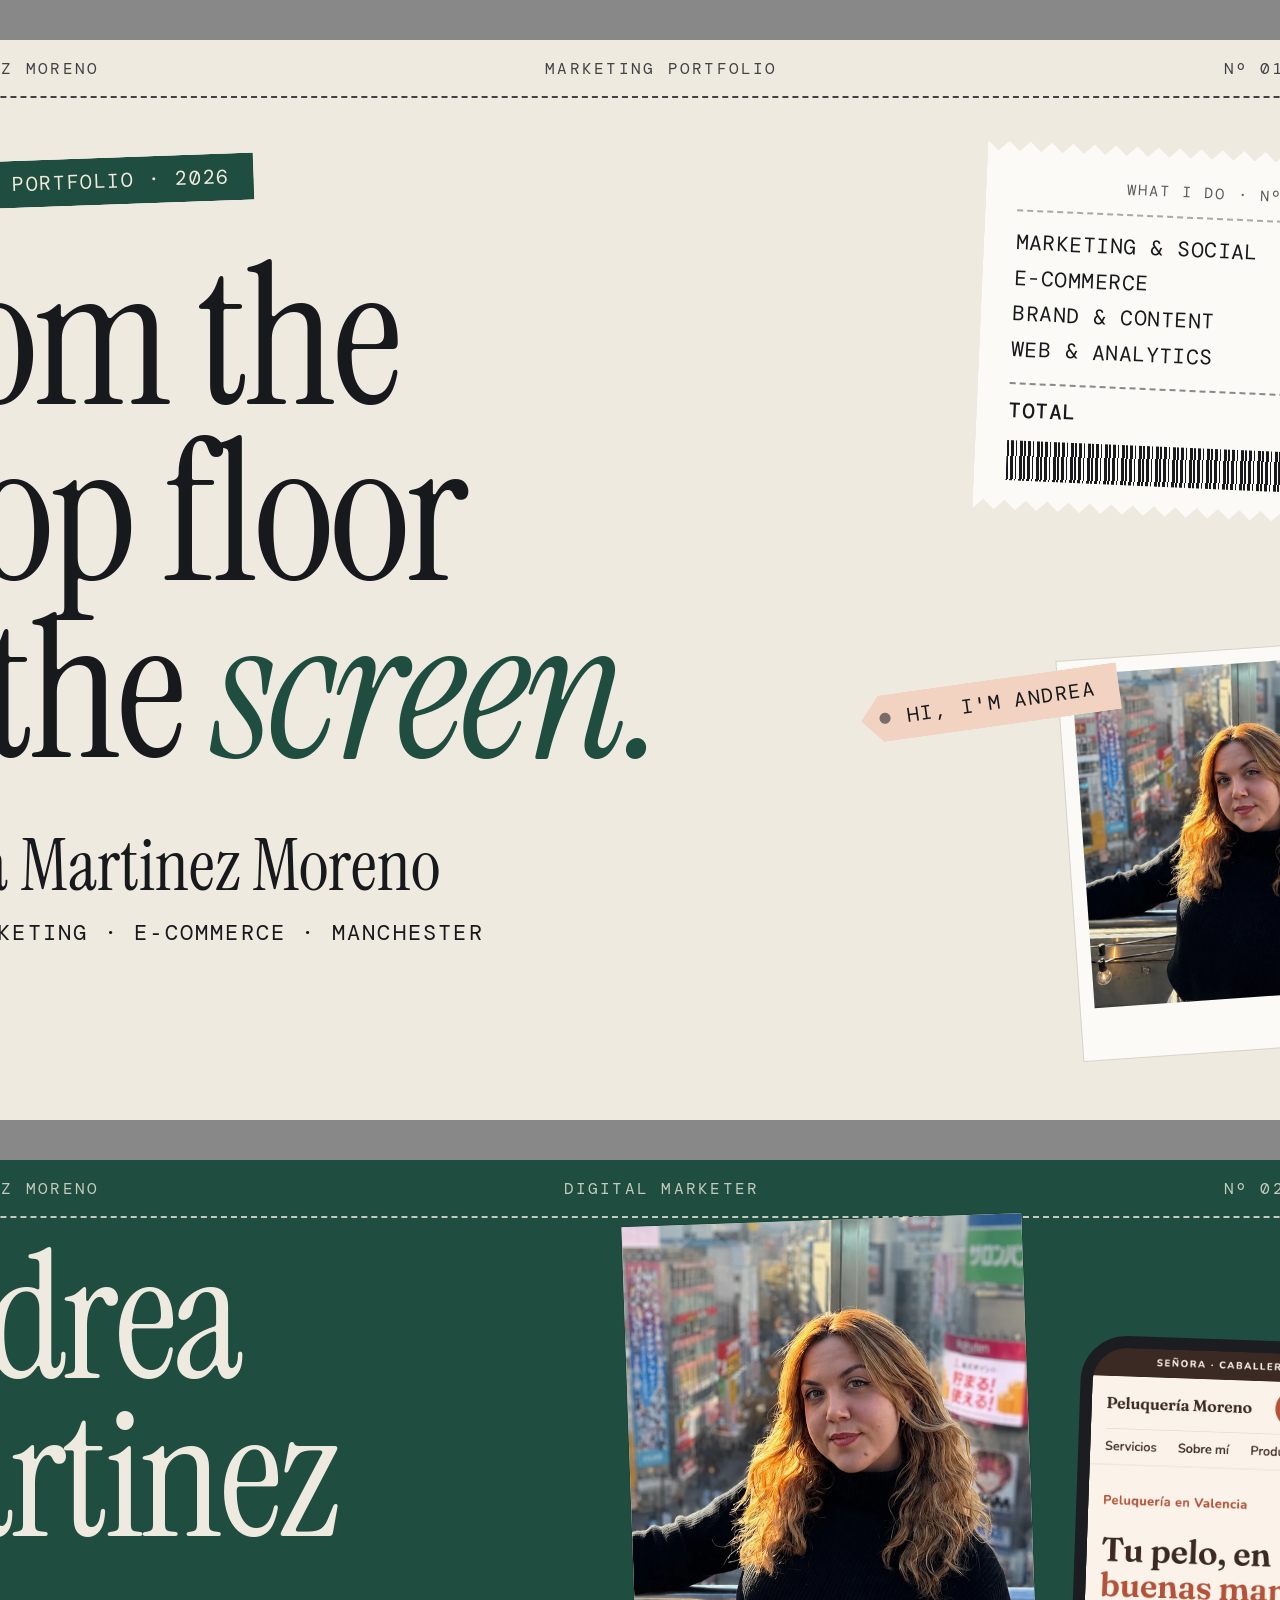
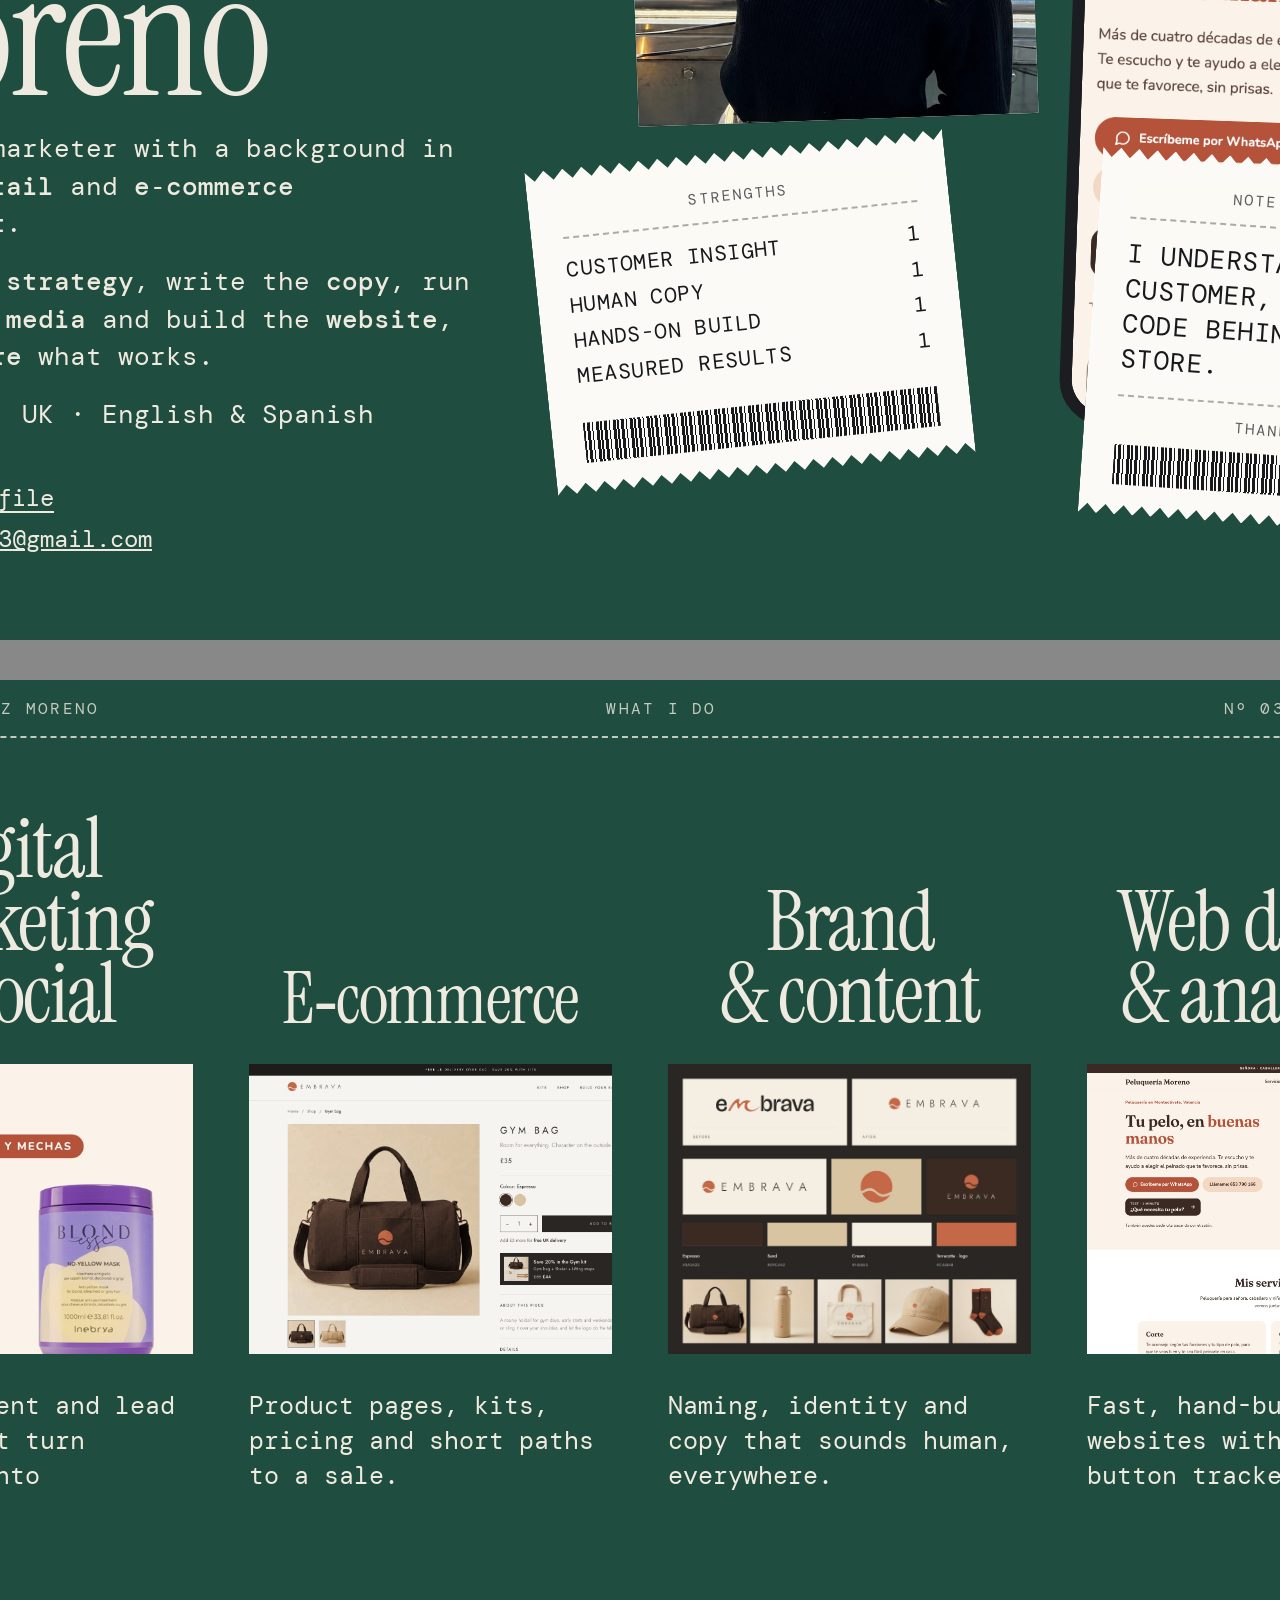
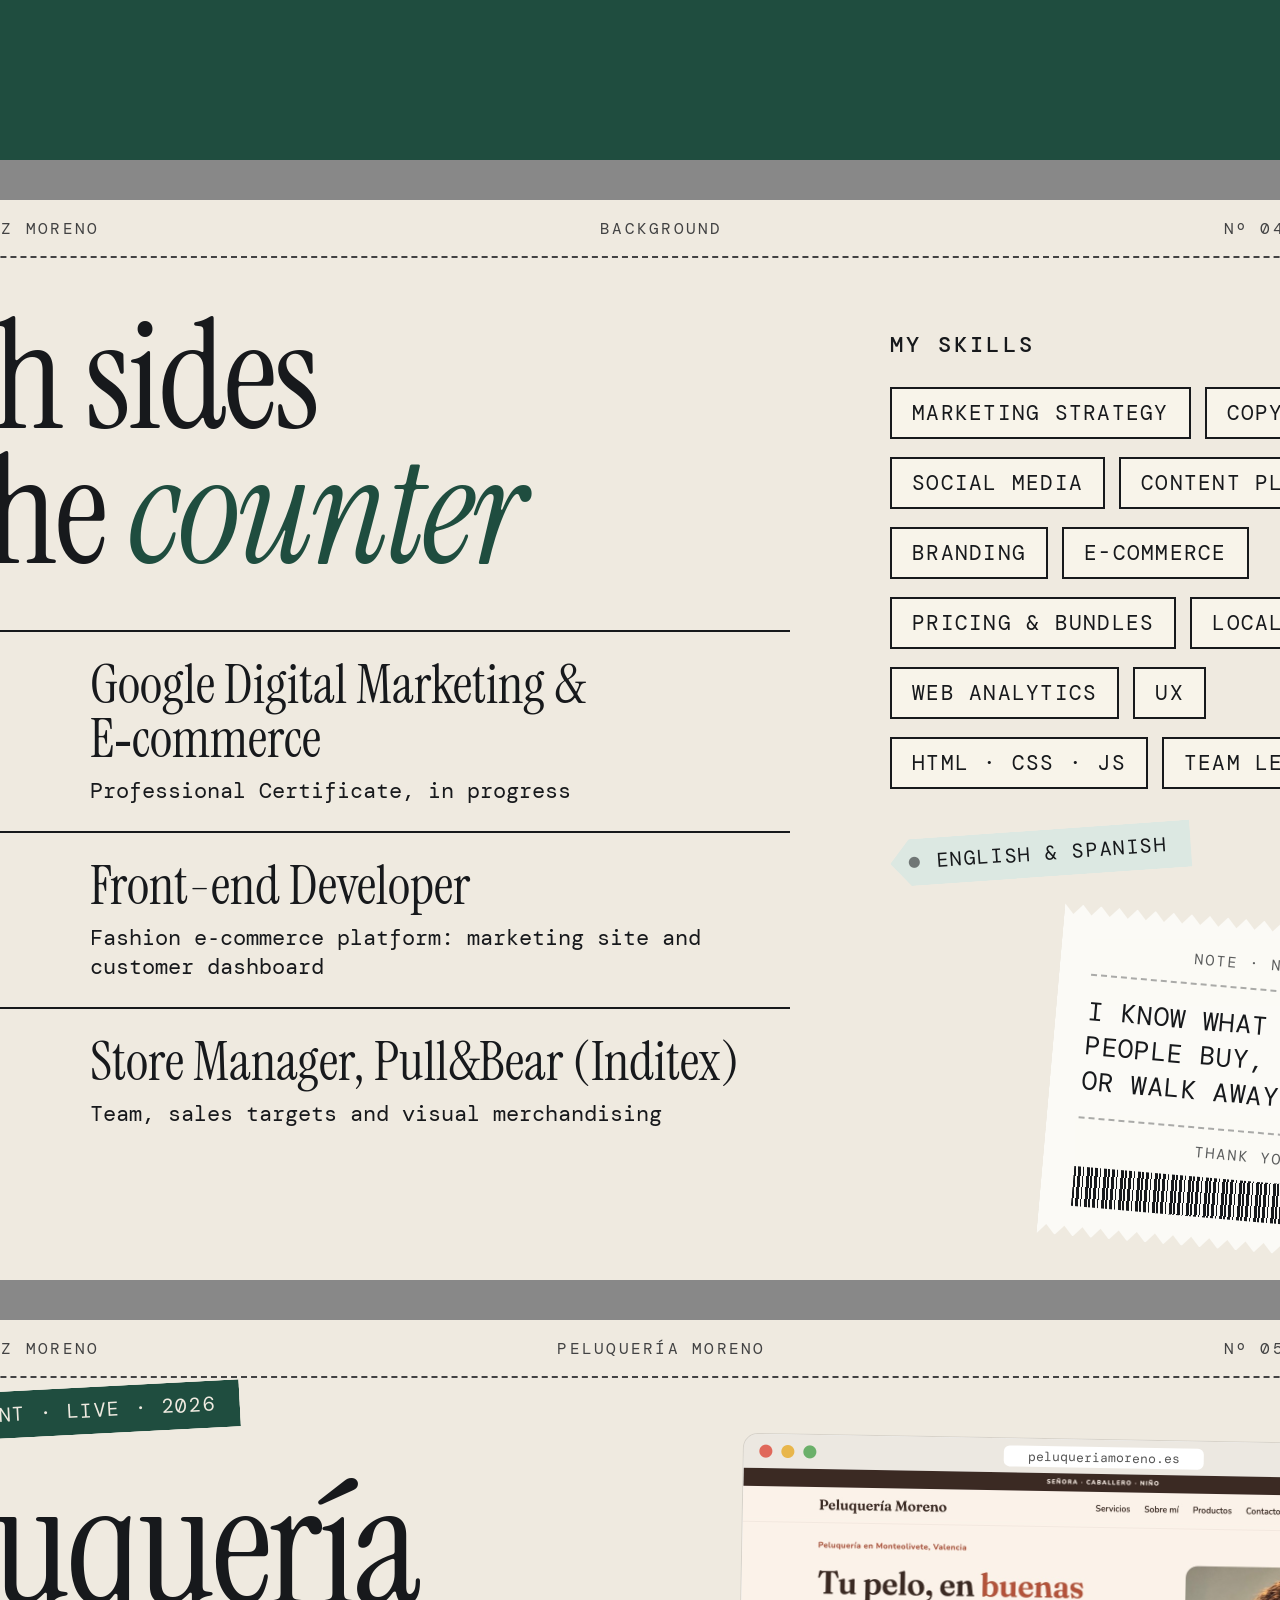
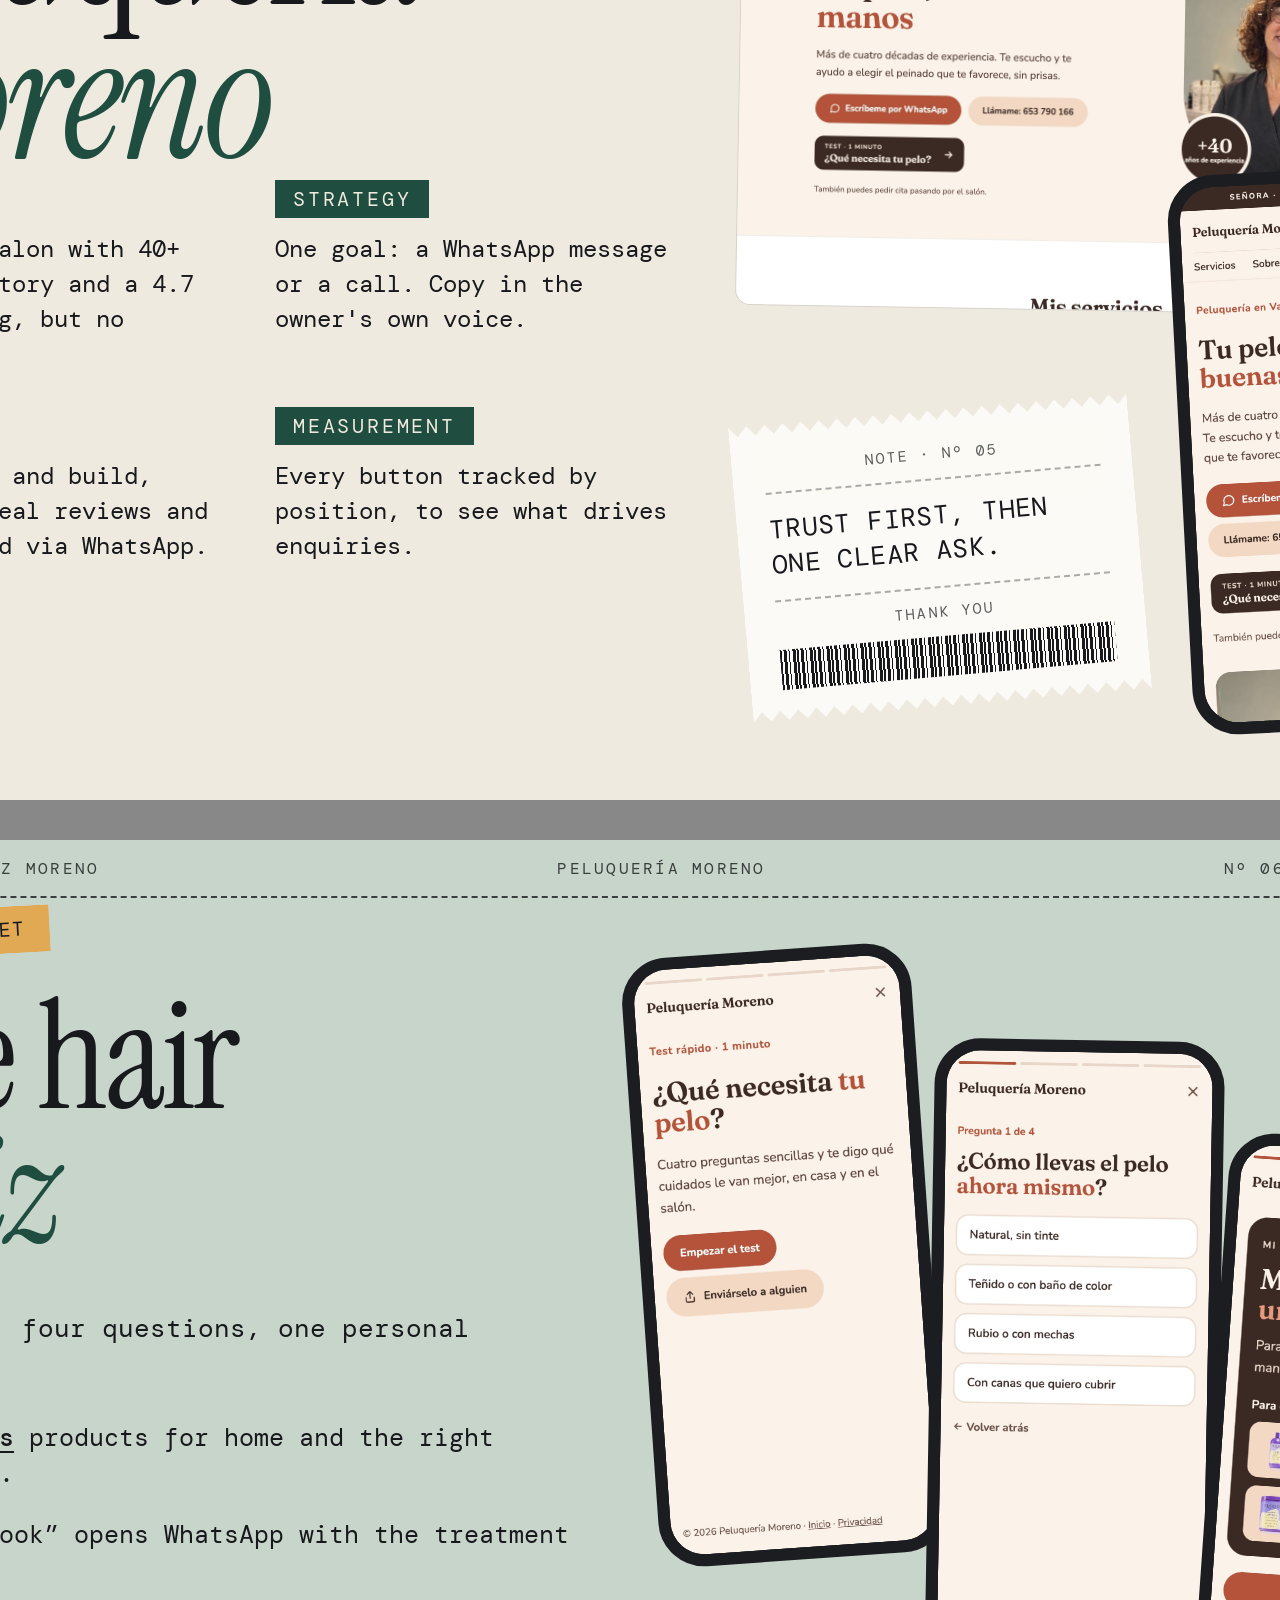
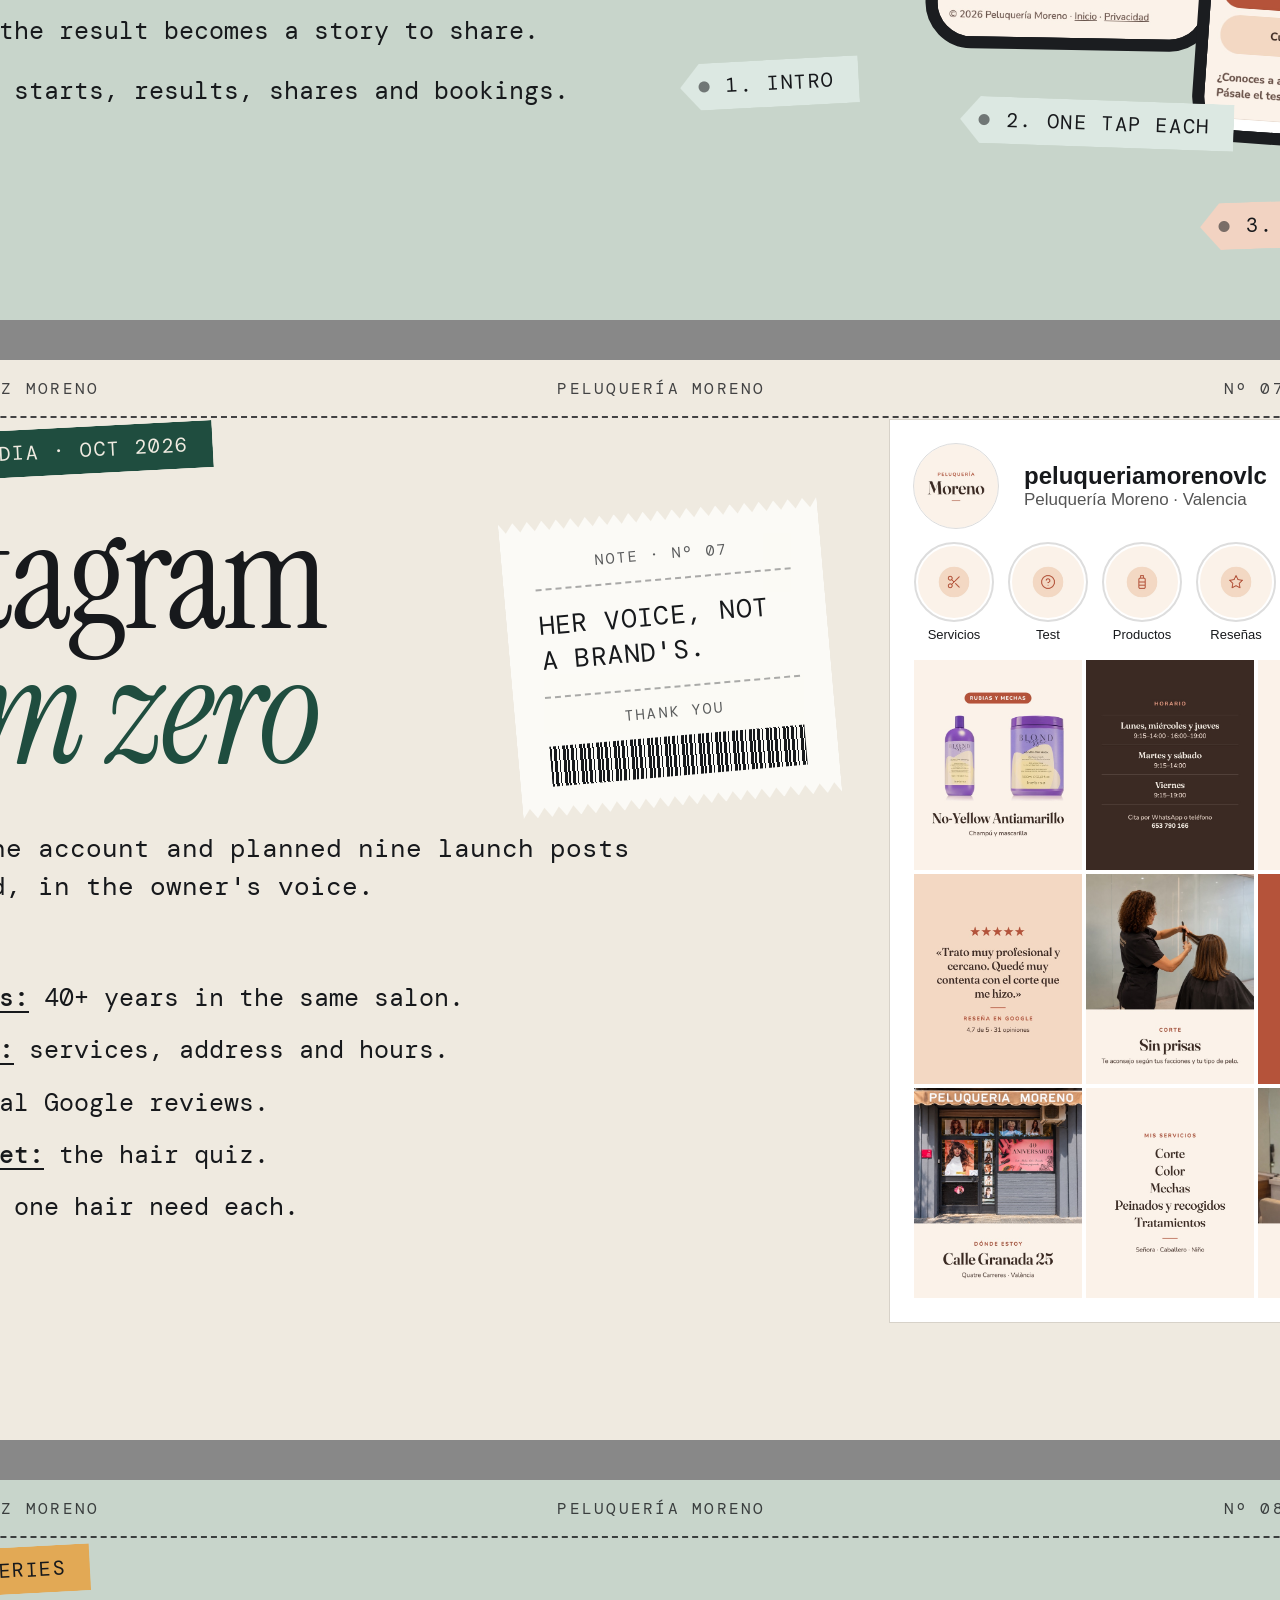
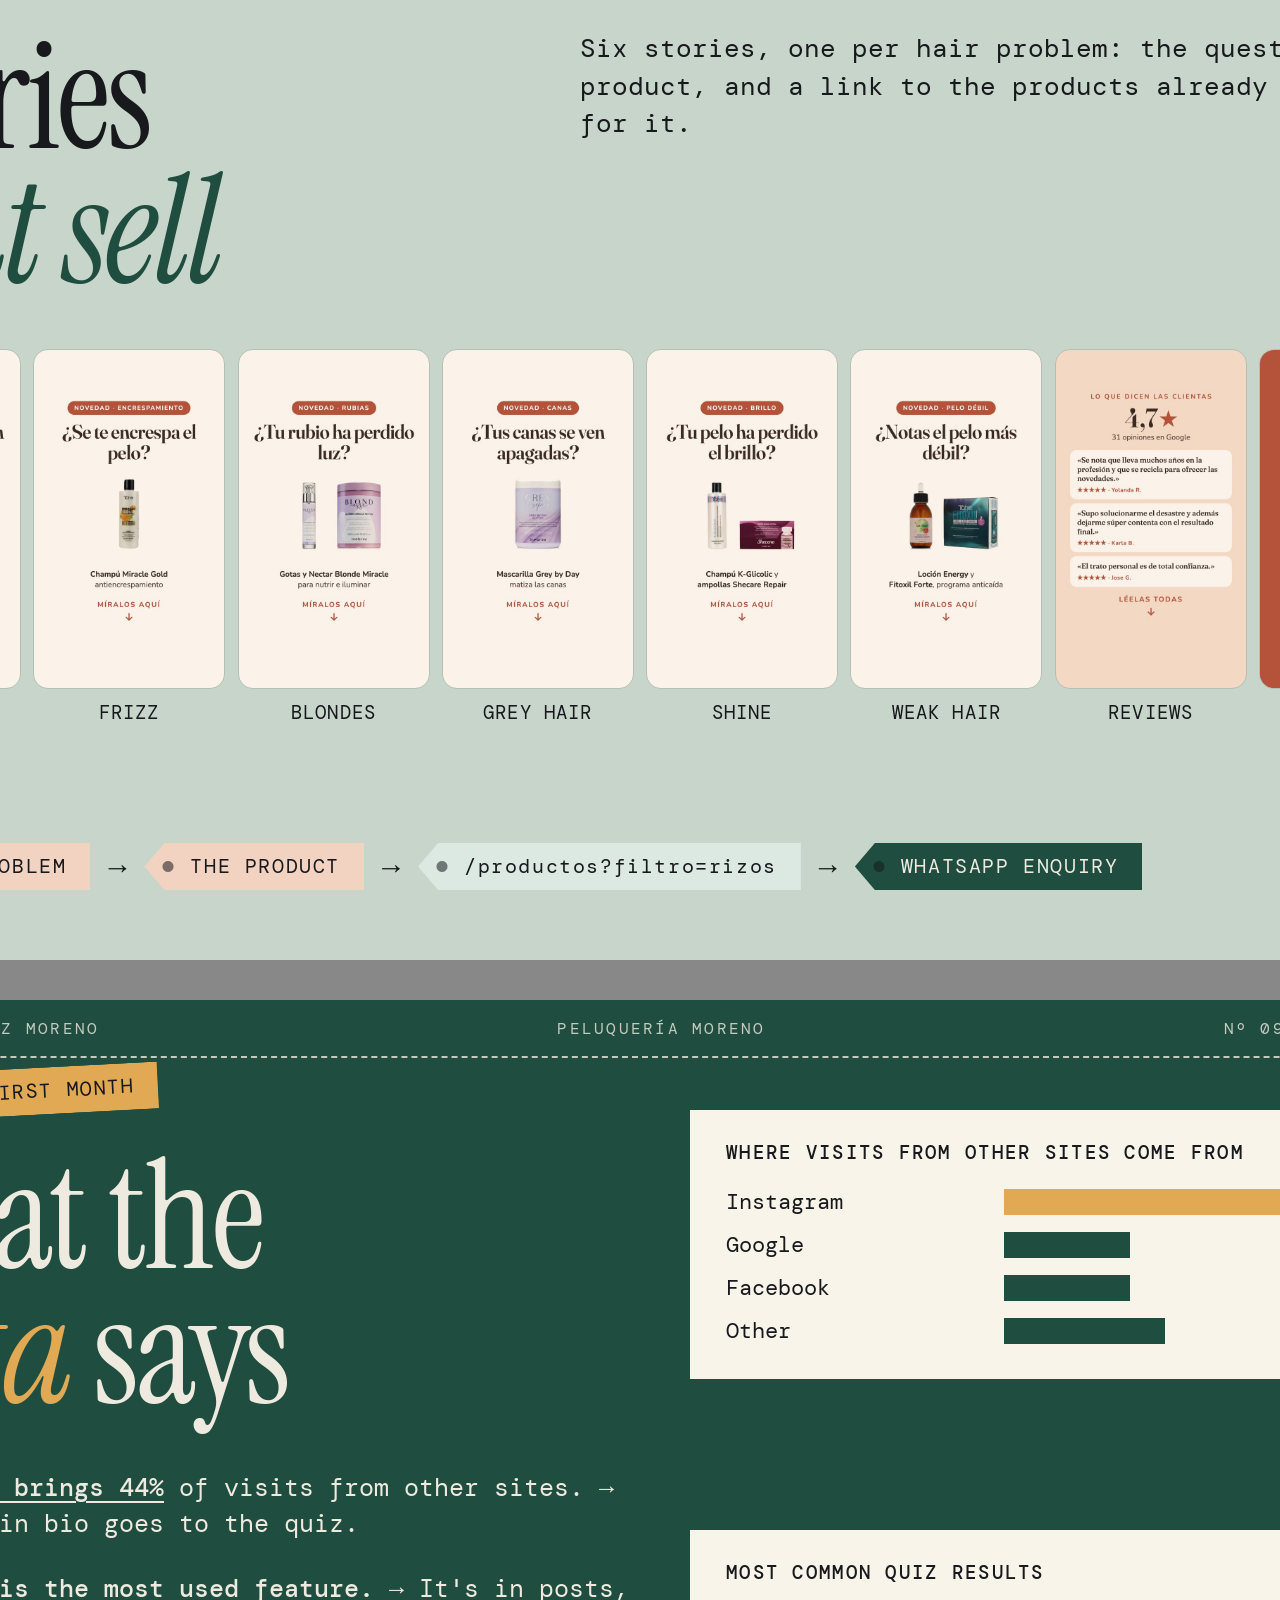
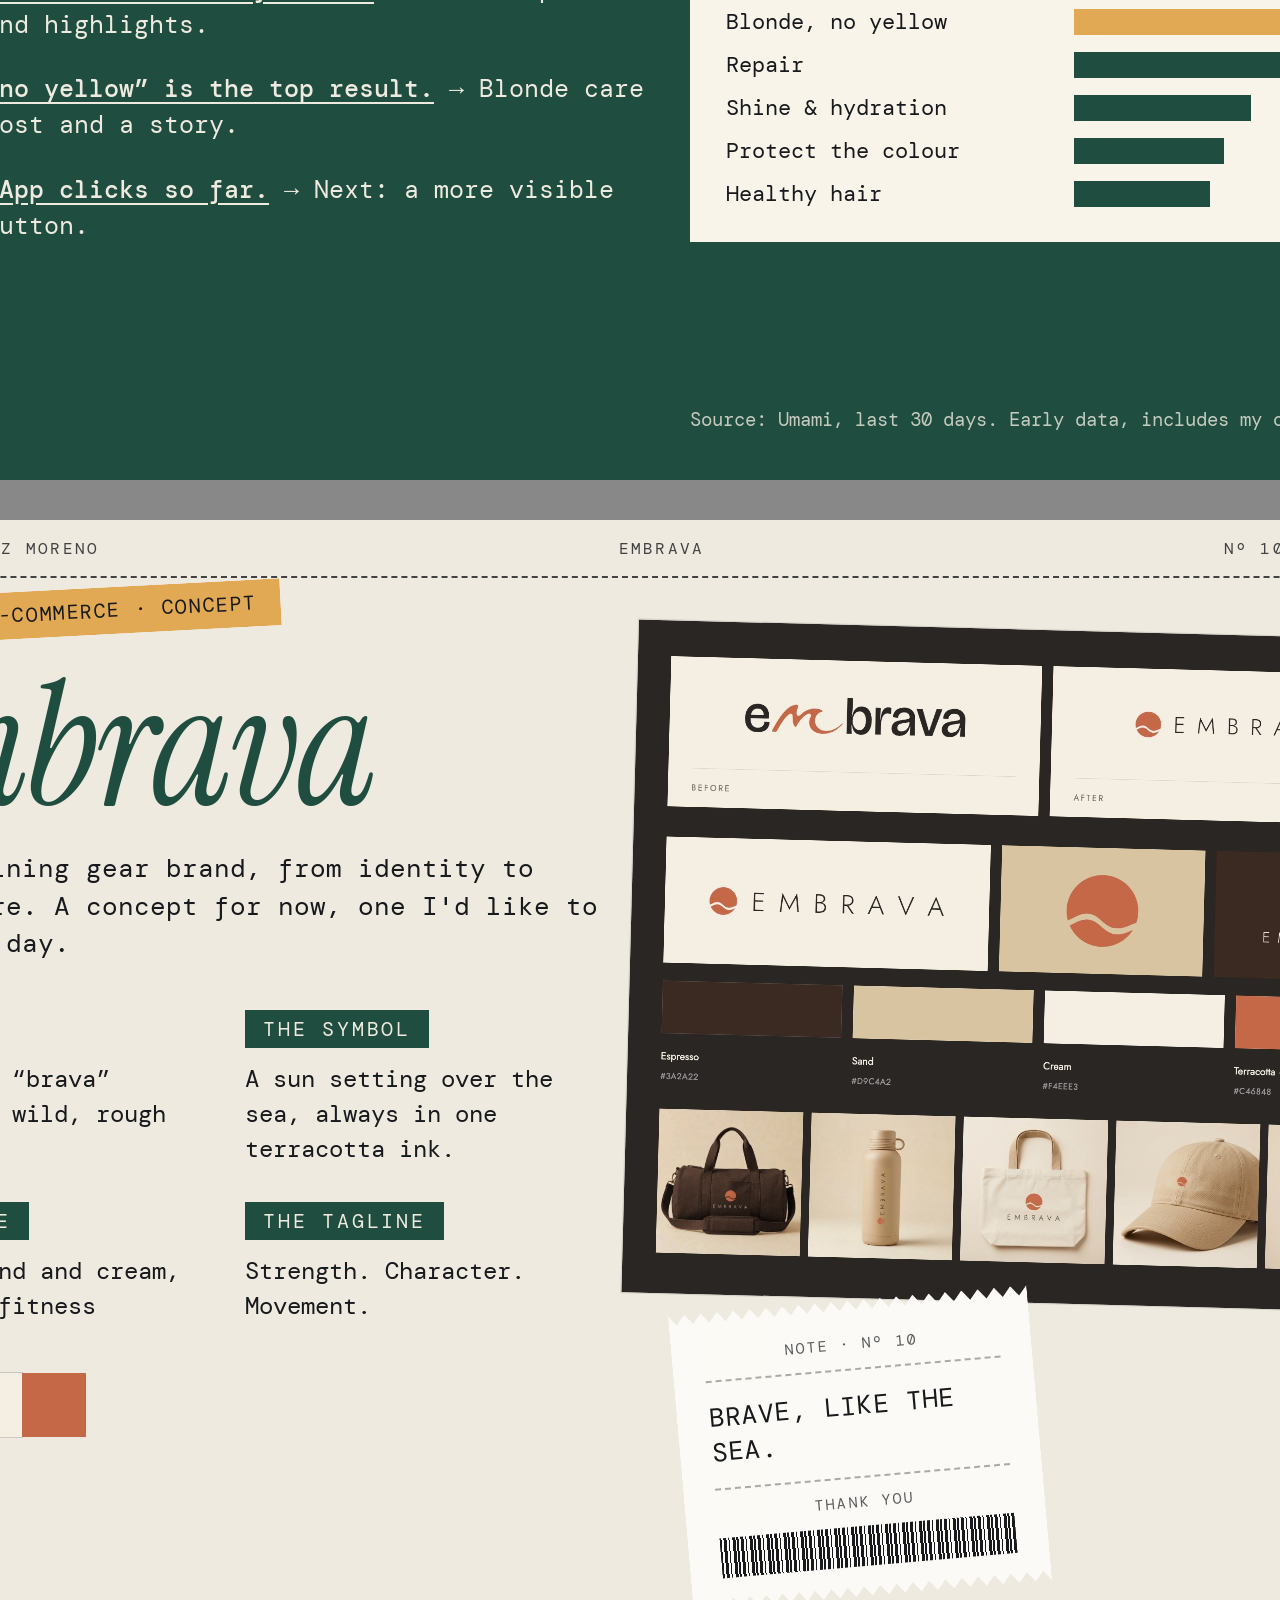
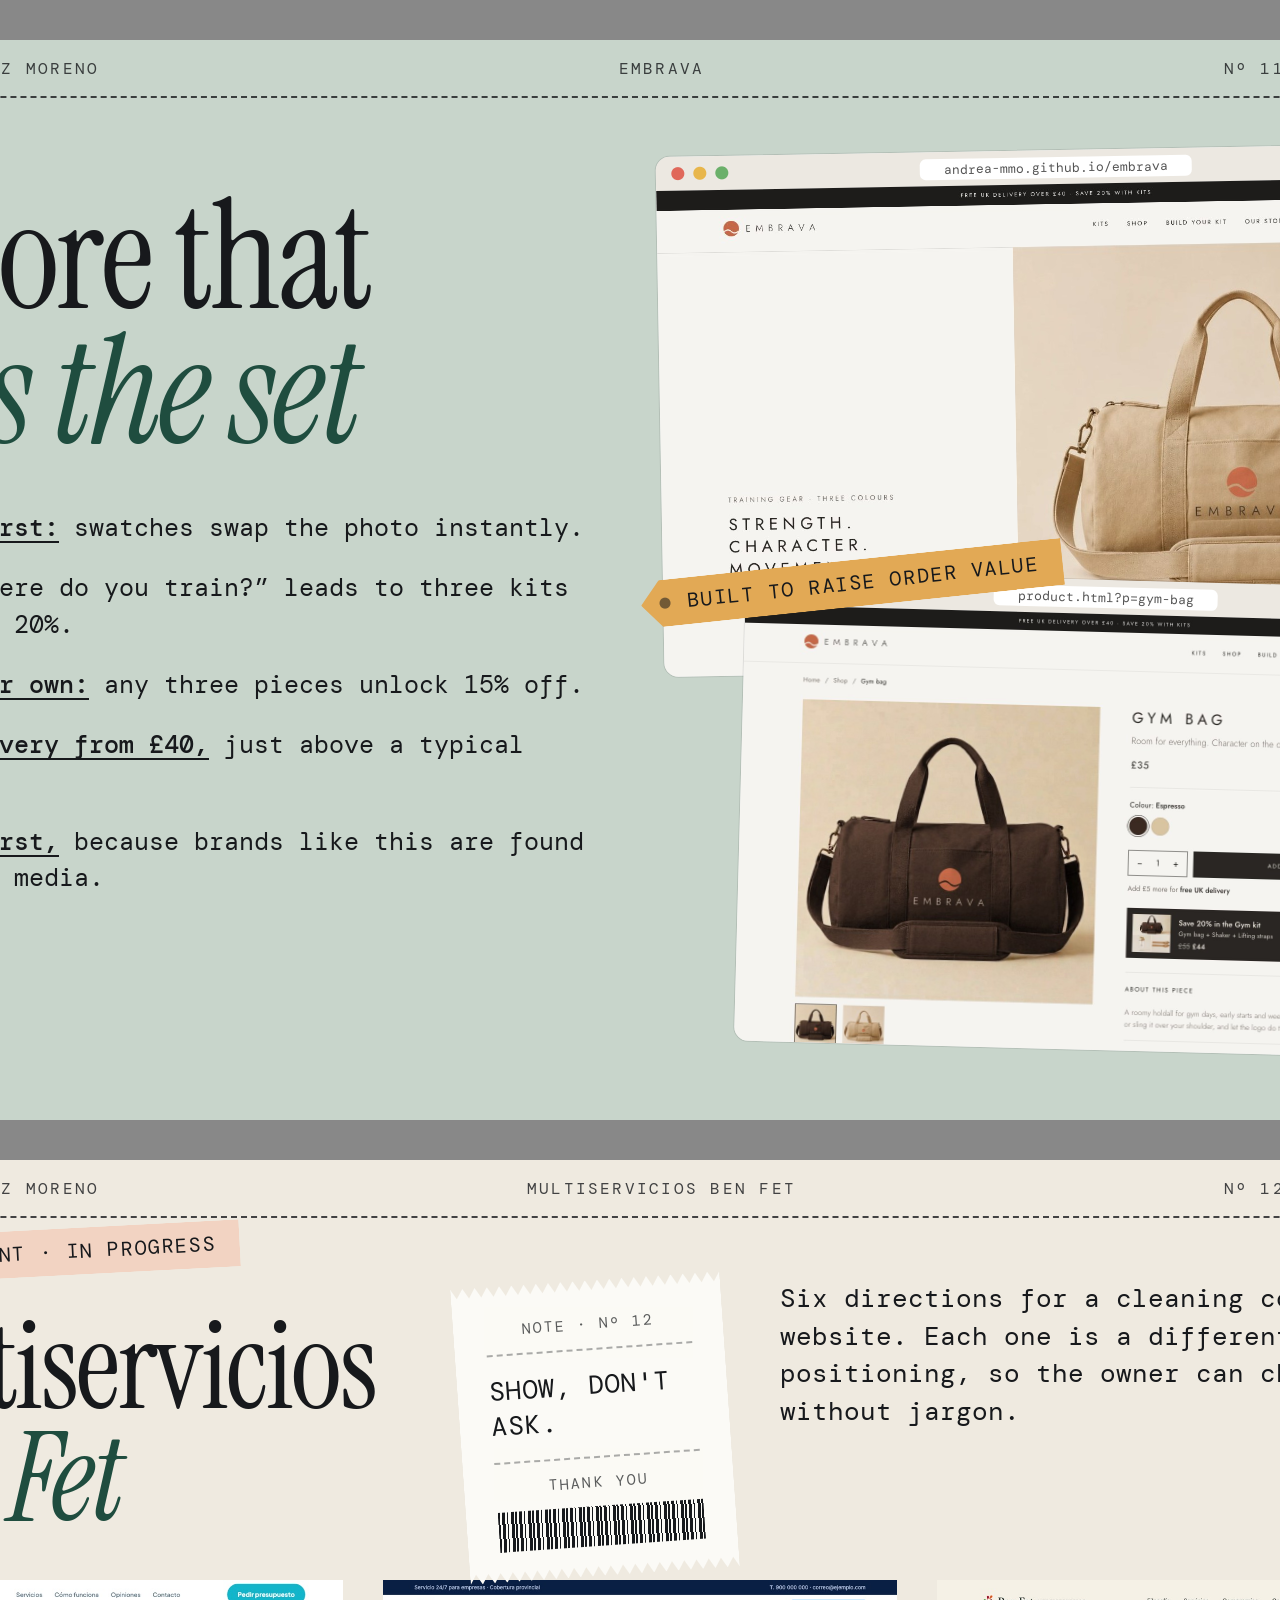
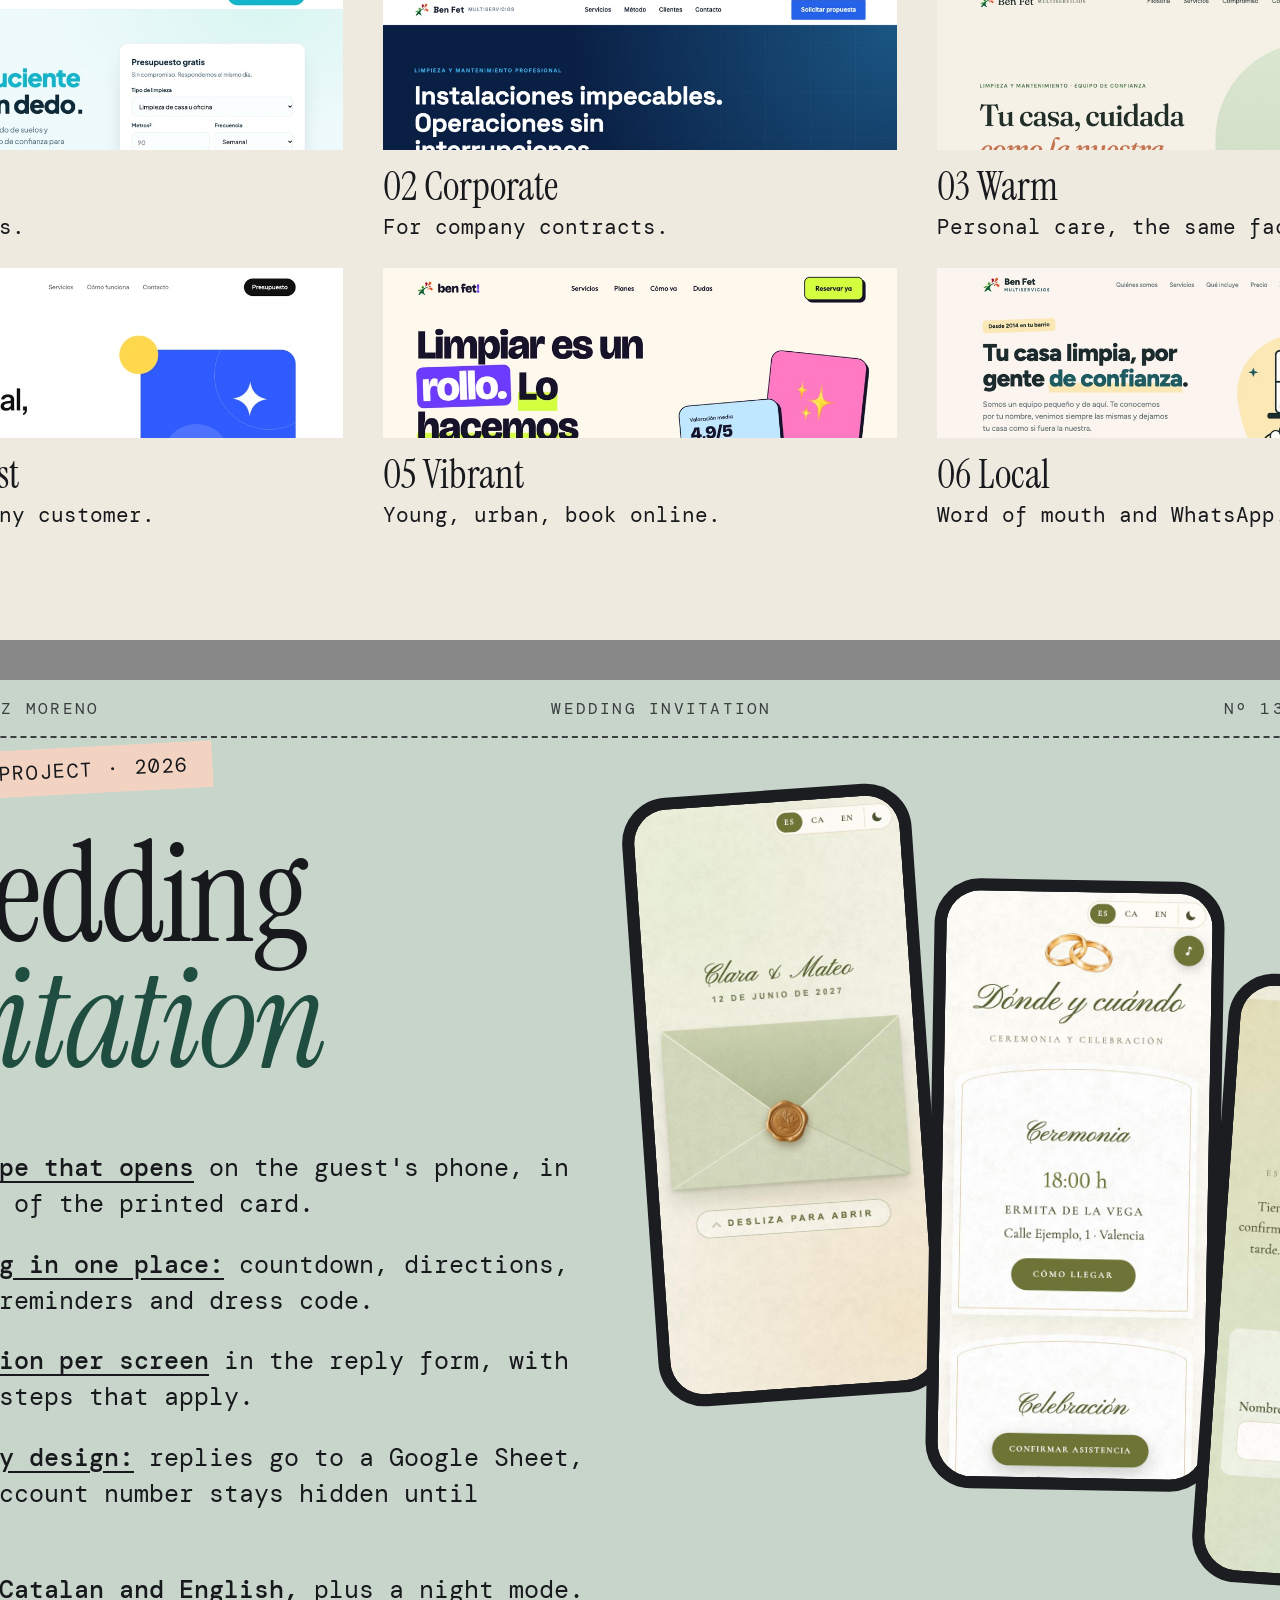
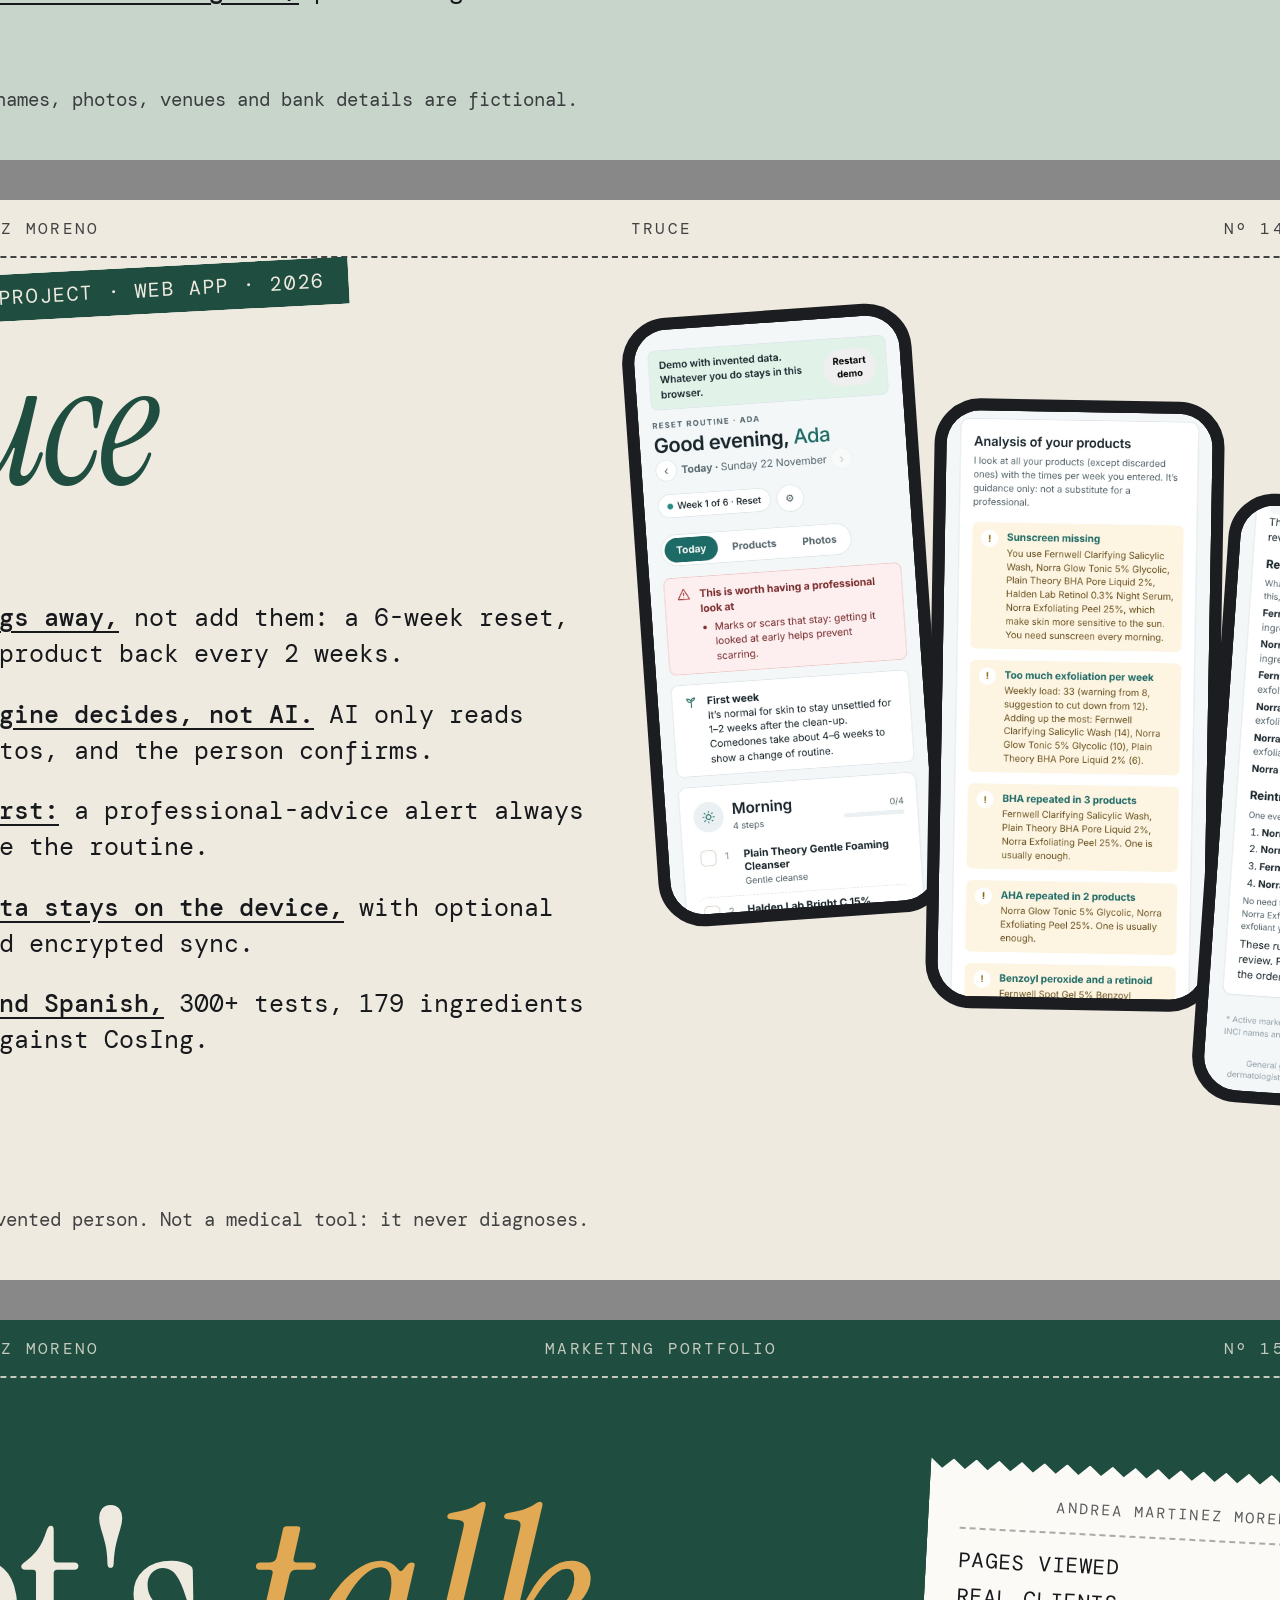
==== deck/portfolio-deck.html @ 815f6132 "Añade Truce como proyecto personal: caso de estudio, tarjeta en la home y diapositiva 14 del PDF" ====
<!doctype html>
<html lang="en-GB">
<head>
<meta charset="utf-8">
<meta name="robots" content="noindex">
<title>Andrea Martinez Moreno | Marketing Portfolio</title>
<link rel="preconnect" href="https://fonts.googleapis.com">
<link rel="preconnect" href="https://fonts.gstatic.com" crossorigin>
<link href="https://fonts.googleapis.com/css2?family=Instrument+Serif:ital@0;1&family=DM+Mono:wght@400;500&family=Caveat:wght@500;600&display=swap" rel="stylesheet">
<style>
:root {
  --sage: #C8D5CB;
  --green: #1F4D3F;
  --green-dark: #163A2F;
  --cream: #EFEAE0;
  --paper: #F8F4EA;
  --ink: #17191C;
  --tape: #E2A955;
  --blush: #F2D3C2;
  --mint: #DCE8E2;
}

@page { size: 1920px 1080px; margin: 0; }

* { box-sizing: border-box; margin: 0; padding: 0; }

html, body { background: #888; }

body {
  font-family: "DM Mono", ui-monospace, monospace;
  color: var(--ink);
  -webkit-print-color-adjust: exact;
  print-color-adjust: exact;
}

.slide {
  position: relative;
  width: 1920px;
  height: 1080px;
  overflow: hidden;
  page-break-after: always;
  break-after: page;
  background: var(--cream);
}

.slide:last-child { page-break-after: auto; break-after: auto; }

.bg-sage { background: var(--sage); }
.bg-green { background: var(--green); color: var(--cream); }
.bg-cream { background: var(--cream); }

/* ---------- Type ---------- */

.display {
  font-family: "Instrument Serif", Georgia, serif;
  font-weight: 400;
  text-transform: uppercase;
  line-height: .84;
  letter-spacing: -.015em;
}

.mono {
  font-size: 22px;
  line-height: 1.5;
  text-transform: uppercase;
  letter-spacing: .02em;
}

.mono b { font-weight: 500; }

.hand {
  font-family: "Caveat", cursive;
  font-weight: 500;
  line-height: 1.05;
}

/* ---------- Side rails ---------- */

.rail {
  position: absolute;
  top: 50%;
  font-size: 17px;
  letter-spacing: .14em;
  text-transform: uppercase;
  white-space: nowrap;
  writing-mode: vertical-rl;
}

.rail-l { left: 38px; transform: translateY(-50%) rotate(180deg); }
.rail-r { right: 38px; transform: translateY(-50%); }

.page-no {
  position: absolute;
  bottom: 40px;
  right: 110px;
  font-size: 17px;
  letter-spacing: .1em;
}

/* ---------- Collage pieces ---------- */

.photo {
  position: absolute;
  overflow: hidden;
  background: #ddd;
}

.photo img {
  width: 100%;
  height: 100%;
  object-fit: cover;
  display: block;
}

.tape {
  position: absolute;
  display: inline-block;
  padding: 10px 26px;
  background: var(--tape);
  color: var(--ink);
  font-size: 20px;
  letter-spacing: .08em;
  text-transform: uppercase;
  text-align: center;
  line-height: 1.35;
  white-space: nowrap;
  z-index: 5;
}

.tape-mint { background: var(--mint); }
.tape-blush { background: var(--blush); }
.tape-green { background: var(--green); color: var(--cream); }

.note {
  position: absolute;
  padding: 70px 46px 40px 70px;
  background:
    linear-gradient(90deg, transparent 50px, rgba(200, 90, 80, .35) 50px, rgba(200, 90, 80, .35) 52px, transparent 52px),
    repeating-linear-gradient(180deg, transparent 0 47px, rgba(31, 77, 63, .22) 47px 49px),
    var(--paper);
  color: var(--ink);
  clip-path: polygon(0 3%, 4% 0, 9% 2.5%, 15% .5%, 21% 3%, 27% 0, 34% 2%, 41% .5%, 48% 3%, 55% 0, 62% 2.5%, 69% .5%, 76% 3%, 83% 0, 90% 2.5%, 96% .5%, 100% 2.5%, 100% 100%, 0 100%);
  z-index: 6;
}

.note { height: auto !important; padding-bottom: 50px; }
.note .hand { font-size: 54px; }

.photo, .browser { outline: 1px solid rgba(0, 0, 0, .1); }

.sticky {
  position: absolute;
  padding: 34px 38px;
  background: var(--mint);
  color: var(--ink);
  font-size: 22px;
  line-height: 1.5;
  z-index: 6;
}

.phone {
  position: absolute;
  border: 12px solid #1b1d20;
  border-radius: 46px;
  overflow: hidden;
  background: #1b1d20;
}

.phone img { width: 100%; height: 100%; object-fit: cover; object-position: top; display: block; border-radius: 34px; }

.browser {
  position: absolute;
  border-radius: 14px;
  overflow: hidden;
  background: #fff;
}

.browser::before {
  content: "";
  display: block;
  height: 34px;
  background:
    radial-gradient(circle at 22px 17px, #E0685A 6px, transparent 7px),
    radial-gradient(circle at 44px 17px, #E8B64B 6px, transparent 7px),
    radial-gradient(circle at 66px 17px, #6BB06A 6px, transparent 7px),
    #ECE8E1;
}

.browser img { width: 100%; height: calc(100% - 34px); object-fit: cover; object-position: top; display: block; }

.browser .url {
  position: absolute;
  top: 7px;
  left: 50%;
  transform: translateX(-50%);
  padding: 2px 24px;
  border-radius: 6px;
  background: #fff;
  font-size: 13px;
  color: #555;
  text-transform: none;
}

/* ---------- 01 Cover ---------- */

.cover-title {
  position: absolute;
  top: 60px;
  left: 0;
  right: 0;
  text-align: center;
  font-size: 260px;
  color: var(--ink);
}

.cover-title span { display: block; }
.cover-title span + span { padding-left: 420px; }

.cover-services {
  position: absolute;
  top: 560px;
  left: 50%;
  transform: translateX(-50%);
  display: flex;
  align-items: center;
  gap: 40px;
}

.paren {
  font-family: "Instrument Serif", serif;
  font-size: 190px;
  line-height: 1;
  font-weight: 400;
  transform: scaleX(.6);
}

.cover-services ul { list-style: none; text-align: center; }
.cover-services li { font-size: 22px; letter-spacing: .06em; line-height: 1.7; text-transform: uppercase; }

.cover-name {
  position: absolute;
  bottom: 60px;
  left: 0;
  right: 0;
  text-align: center;
  white-space: nowrap;
  font-size: 150px;
  color: var(--green);
}

/* ---------- 02 Contents ---------- */

.contents {
  position: absolute;
  top: 130px;
  left: 190px;
  right: 190px;
  bottom: 130px;
  display: grid;
  grid-template-columns: 1fr 1fr;
  gap: 120px;
}

.contents-title { font-size: 230px; }

.contents ol { list-style: none; align-self: end; }

.contents li {
  display: flex;
  justify-content: space-between;
  align-items: baseline;
  padding: 18px 0;
  border-bottom: 2px solid rgba(23, 25, 28, .8);
}

.contents li span:first-child {
  font-family: "Instrument Serif", serif;
  font-size: 58px;
  line-height: 1;
}

.contents li span:last-child { font-size: 24px; letter-spacing: .1em; }

/* ---------- 03 About ---------- */

.about-name {
  position: absolute;
  top: 80px;
  left: 150px;
  font-size: 176px;
  color: var(--cream);
}

.about-text {
  position: absolute;
  top: 570px;
  left: 150px;
  width: 640px;
  text-align: justify;
  font-size: 20px;
}

.about-text p + p { margin-top: 26px; }

.contact-lines {
  position: absolute;
  left: 150px;
  bottom: 80px;
  font-size: 21px;
  line-height: 1.8;
  letter-spacing: .04em;
}

.contact-lines a { color: inherit; }
.contact-lines .u { text-decoration: underline; text-underline-offset: 5px; }

/* ---------- 04 Services ---------- */

.services {
  position: absolute;
  top: 120px;
  left: 150px;
  right: 150px;
  display: grid;
  grid-template-columns: repeat(4, 1fr);
  gap: 56px;
}

.service h2 {
  height: 230px;
  display: flex;
  align-items: flex-end;
  justify-content: center;
  text-align: center;
  font-size: 84px;
  line-height: .86;
  margin-bottom: 34px;
}

.service .pic {
  height: 290px;
  overflow: hidden;
  margin-bottom: 34px;
}

.service .pic img { width: 100%; height: 100%; object-fit: cover; display: block; }

.service p { text-align: justify; font-size: 19px; line-height: 1.6; }

/* ---------- 05 Background ---------- */

.bg-title {
  position: absolute;
  top: 110px;
  left: 150px;
  font-size: 150px;
}

.timeline {
  position: absolute;
  top: 430px;
  left: 150px;
  width: 960px;
  list-style: none;
}

.timeline li {
  display: grid;
  grid-template-columns: 230px 1fr;
  gap: 30px;
  padding: 26px 0;
  border-top: 2px solid var(--ink);
}

.timeline .when { font-size: 20px; letter-spacing: .08em; padding-top: 10px; }
.timeline h3 { font-family: "Instrument Serif", serif; font-weight: 400; font-size: 54px; line-height: 1; }
.timeline p { font-size: 19px; margin-top: 10px; text-transform: uppercase; letter-spacing: .04em; }

.skills {
  position: absolute;
  top: 130px;
  right: 150px;
  width: 560px;
  height: 820px;
}

.skills h3 {
  font-size: 22px;
  letter-spacing: .14em;
  font-weight: 500;
  margin-bottom: 28px;
}

.skills .chips { display: flex; flex-wrap: wrap; gap: 18px 14px; }

.skills .chips span {
  position: relative;
  padding: 10px 20px;
  background: var(--paper);
  border: 2px solid var(--ink);
  font-size: 19px;
  letter-spacing: .06em;
  text-transform: uppercase;
}

/* ---------- 06 Divider ---------- */

.divider-title {
  position: absolute;
  top: 50%;
  left: 50%;
  transform: translate(-50%, -50%);
  text-align: center;
  font-size: 300px;
  z-index: 2;
}

/* ---------- Case study slides ---------- */

.cs-title {
  position: absolute;
  top: 150px;
  left: 150px;
  font-size: 170px;
}

.cs-sub {
  position: absolute;
  top: 120px;
  left: 900px;
  right: 150px;
  font-size: 21px;
}

.cs-meta {
  font-size: 18px;
  letter-spacing: .1em;
  margin-top: 22px;
  opacity: .75;
}

.four {
  position: absolute;
  left: 150px;
  width: 820px;
  top: 470px;
  display: grid;
  grid-template-columns: 1fr 1fr;
  gap: 40px 50px;
}

.four h3 {
  display: inline-block;
  margin-bottom: 14px;
  padding: 6px 18px;
  background: var(--green);
  color: var(--cream);
  font-weight: 400;
  font-size: 18px;
  letter-spacing: .14em;
}

.bg-green .four h3 { background: var(--tape); color: var(--ink); }

.four p { font-size: 18px; line-height: 1.6; text-align: justify; text-transform: uppercase; }

.points {
  list-style: none;
  display: grid;
  gap: 26px;
}

.points li { padding-left: 34px; position: relative; font-size: 19px; line-height: 1.55; text-transform: uppercase; }
.points li::before { content: "✦"; position: absolute; left: 0; top: 0; }
.points b { font-weight: 500; text-decoration: underline; text-underline-offset: 5px; }

.swatches { display: flex; gap: 0; }
.swatches span { width: 92px; height: 92px; }

.concepts {
  position: absolute;
  top: 430px;
  left: 150px;
  right: 150px;
  display: grid;
  grid-template-columns: repeat(3, 1fr);
  gap: 24px 40px;
}

.concept .pic { height: 190px; overflow: hidden; }
.concept .pic img { width: 100%; height: 100%; object-fit: cover; object-position: top; display: block; }
.concept h3 { margin-top: 16px; font-family: "Instrument Serif", serif; font-weight: 400; font-size: 40px; line-height: 1; }
.concept p { margin-top: 6px; font-size: 16px; line-height: 1.5; text-transform: uppercase; }

/* ---------- Instagram ---------- */

.ig-profile {
  position: absolute;
  top: 60px;
  right: 150px;
  width: 560px;
  padding: 24px 24px 24px;
  background: #fff;
  outline: 1px solid rgba(0, 0, 0, .1);
  font-family: -apple-system, "Helvetica Neue", Arial, sans-serif;
  text-transform: none;
  letter-spacing: 0;
}

.ig-head { display: flex; align-items: center; gap: 26px; }
.ig-head img { width: 84px; height: 84px; border-radius: 50%; outline: 1px solid #ddd; }
.ig-head b { display: block; font-size: 24px; font-weight: 600; }
.ig-head span { font-size: 17px; color: #555; }

.ig-highlights { display: flex; gap: 22px; margin: 18px 0 18px 4px; }
.ig-highlights figure { width: 72px; text-align: center; font-size: 13px; }
.ig-highlights img { width: 72px; height: 72px; border-radius: 50%; object-fit: cover; outline: 2px solid #ddd; outline-offset: 2px; }
.ig-highlights figcaption { margin-top: 6px; }

.ig-grid { display: grid; grid-template-columns: repeat(3, 1fr); gap: 4px; }
.ig-grid img { width: 100%; aspect-ratio: 4 / 5; object-fit: cover; display: block; }

.stories {
  position: absolute;
  top: 470px;
  left: 150px;
  right: 150px;
  display: flex;
  justify-content: space-between;
}

.stories figure { width: 190px; }
.stories img { width: 190px; height: 338px; object-fit: cover; display: block; border-radius: 14px; outline: 1px solid rgba(0, 0, 0, .1); }
.stories figcaption { margin-top: 12px; font-size: 15px; letter-spacing: .06em; text-transform: uppercase; text-align: center; }

.flow {
  position: absolute;
  left: 150px;
  right: 150px;
  bottom: 70px;
  display: flex;
  align-items: center;
  gap: 18px;
  font-size: 30px;
}

.flow .tape { position: static; }

/* ---------- Data ---------- */

.chart-card {
  position: absolute;
  right: 150px;
  width: 760px;
  padding: 30px 36px 34px;
  background: var(--paper);
  color: var(--ink);
}

.chart-card h3 { font-weight: 500; font-size: 18px; letter-spacing: .12em; margin-bottom: 22px; }

.bar { display: grid; grid-template-columns: 260px 1fr 70px; align-items: center; gap: 18px; margin-top: 14px; font-size: 18px; text-transform: uppercase; letter-spacing: .04em; }
.bar i { display: block; height: 26px; background: var(--green); }
.bar i.hi { background: var(--tape); }
.bar span:last-child { text-align: right; }

/* ---------- Contact ---------- */

.contact-title {
  position: absolute;
  top: 110px;
  left: 0;
  right: 0;
  text-align: center;
  font-size: 260px;
  color: var(--cream);
}

.contact-block {
  position: absolute;
  top: 640px;
  left: 50%;
  transform: translateX(-50%);
  text-align: center;
  font-size: 30px;
  letter-spacing: .06em;
  line-height: 1.8;
}

.contact-block a { color: inherit; text-decoration: none; }
.contact-block .big { font-family: "Instrument Serif", serif; font-size: 64px; letter-spacing: 0; text-transform: none; line-height: 1.3; }

/* ---------- Legibility pass: readable on a phone ---------- */

.mono { text-transform: none; letter-spacing: 0; font-size: 26px; line-height: 1.45; }
.about-text { font-size: 26px; text-align: left; }
.about-text p + p { margin-top: 20px; }
.contact-lines { font-size: 24px; line-height: 1.7; }
.service p { font-size: 25px; line-height: 1.4; text-align: left; }
.four { gap: 36px 50px; }
.four h3 { font-size: 20px; }
.four p { font-size: 24px; line-height: 1.45; text-transform: none; text-align: left; }
.points li { font-size: 25px; line-height: 1.45; text-transform: none; }
.timeline .when { font-size: 22px; }
.timeline p { font-size: 22px; text-transform: none; letter-spacing: 0; }
.skills .chips span { font-size: 21px; }
.concept p { font-size: 21px; text-transform: none; }
.stories figcaption { font-size: 19px; }
.chart-card h3 { font-size: 19px; }
.bar { font-size: 22px; text-transform: none; letter-spacing: 0; }
.contact-block { letter-spacing: .02em; }
.rail, .page-no { font-size: 18px; }

/* ---------- Retail identity: receipts, price tags, order bar ---------- */

.display { text-transform: none; letter-spacing: -.02em; line-height: .9; }
.display em { font-style: italic; color: var(--green); }
.bg-green .display em { color: var(--tape); }

.topbar {
  position: absolute;
  top: 0;
  left: 150px;
  right: 150px;
  height: 58px;
  display: flex;
  align-items: center;
  justify-content: space-between;
  border-bottom: 2px dashed currentColor;
  font-size: 16px;
  letter-spacing: .14em;
  text-transform: uppercase;
  opacity: .8;
  z-index: 1;
}

.topbar .order { display: flex; align-items: center; gap: 14px; }

.barcode {
  display: inline-block;
  width: 90px;
  height: 22px;
  background: repeating-linear-gradient(90deg, currentColor 0 2px, transparent 2px 4px, currentColor 4px 7px, transparent 7px 9px, currentColor 9px 10px, transparent 10px 13px, currentColor 13px 16px, transparent 16px 17px);
}

.receipt {
  position: absolute;
  z-index: 6;
  padding: 34px 32px 30px;
  background: #FBFAF6;
  color: var(--ink);
  font-family: "DM Mono", monospace;
  text-transform: uppercase;
  letter-spacing: .03em;
  outline: 1px solid rgba(0, 0, 0, .06);
  clip-path: polygon(0.00% 0, 2.27% 10px, 4.55% 0, 6.82% 10px, 9.09% 0, 11.36% 10px, 13.64% 0, 15.91% 10px, 18.18% 0, 20.45% 10px, 22.73% 0, 25.00% 10px, 27.27% 0, 29.55% 10px, 31.82% 0, 34.09% 10px, 36.36% 0, 38.64% 10px, 40.91% 0, 43.18% 10px, 45.45% 0, 47.73% 10px, 50.00% 0, 52.27% 10px, 54.55% 0, 56.82% 10px, 59.09% 0, 61.36% 10px, 63.64% 0, 65.91% 10px, 68.18% 0, 70.45% 10px, 72.73% 0, 75.00% 10px, 77.27% 0, 79.55% 10px, 81.82% 0, 84.09% 10px, 86.36% 0, 88.64% 10px, 90.91% 0, 93.18% 10px, 95.45% 0, 97.73% 10px, 100% 0, 100.00% 100%, 97.73% calc(100% - 10px), 95.45% 100%, 93.18% calc(100% - 10px), 90.91% 100%, 88.64% calc(100% - 10px), 86.36% 100%, 84.09% calc(100% - 10px), 81.82% 100%, 79.55% calc(100% - 10px), 77.27% 100%, 75.00% calc(100% - 10px), 72.73% 100%, 70.45% calc(100% - 10px), 68.18% 100%, 65.91% calc(100% - 10px), 63.64% 100%, 61.36% calc(100% - 10px), 59.09% 100%, 56.82% calc(100% - 10px), 54.55% 100%, 52.27% calc(100% - 10px), 50.00% 100%, 47.73% calc(100% - 10px), 45.45% 100%, 43.18% calc(100% - 10px), 40.91% 100%, 38.64% calc(100% - 10px), 36.36% 100%, 34.09% calc(100% - 10px), 31.82% 100%, 29.55% calc(100% - 10px), 27.27% 100%, 25.00% calc(100% - 10px), 22.73% 100%, 20.45% calc(100% - 10px), 18.18% 100%, 15.91% calc(100% - 10px), 13.64% 100%, 11.36% calc(100% - 10px), 9.09% 100%, 6.82% calc(100% - 10px), 4.55% 100%, 2.27% calc(100% - 10px), 0 100%);
}

.receipt .r-head, .receipt .r-foot {
  font-size: 15px;
  letter-spacing: .14em;
  text-align: center;
  opacity: .7;
}

.receipt .r-head { padding-bottom: 14px; border-bottom: 2px dashed rgba(23, 25, 28, .5); }
.receipt .r-text { padding: 18px 0; font-size: 26px; line-height: 1.35; }
.receipt .r-foot { padding-top: 14px; border-top: 2px dashed rgba(23, 25, 28, .5); }
.receipt .barcode { display: block; width: 100%; height: 40px; margin-top: 14px; color: var(--ink); }

.receipt .r-items { list-style: none; padding: 14px 0; font-size: 21px; line-height: 1.7; }
.receipt .r-items li { display: flex; justify-content: space-between; gap: 16px; }
.receipt .r-total { display: flex; justify-content: space-between; padding: 12px 0 2px; border-top: 2px dashed rgba(23, 25, 28, .5); font-size: 21px; font-weight: 500; }

/* Price tags replace the tape labels */
.tape {
  padding: 10px 24px 10px 46px;
  clip-path: polygon(20px 0, 100% 0, 100% 100%, 20px 100%, 0 50%);
  background-image: radial-gradient(circle at 24px 50%, rgba(23, 25, 28, .55) 0 5px, transparent 6px);
}

.flow .tape { padding-left: 46px; }

.photo.polaroid { padding: 14px 14px 52px; background: #FBFAF6; }
.photo.polaroid img { height: 100%; }

.cover-headline {
  position: absolute;
  top: 210px;
  left: 150px;
  font-size: 196px;
  line-height: .9;
  color: var(--ink);
}

.cover-who { position: absolute; left: 150px; top: 790px; }
.cover-who .name { font-family: "Instrument Serif", serif; font-size: 72px; line-height: 1; }
.cover-who .role { margin-top: 16px; font-size: 22px; letter-spacing: .1em; text-transform: uppercase; }

.contact-title2 { position: absolute; top: 170px; left: 150px; font-size: 260px; color: var(--cream); }
.contact-lines2 { position: absolute; left: 150px; top: 560px; font-size: 28px; line-height: 1.8; }
.contact-lines2 a { color: inherit; text-decoration: none; }

@media screen {
  body { display: grid; gap: 40px; padding: 40px; justify-content: center; }
}

@media print {
  html, body { background: none; }
}
</style>
</head>
<body>

<!-- 01 · Cover -->
<section class="slide bg-cream">
  <div class="topbar"><span>Andrea Martinez Moreno</span><span>Marketing portfolio</span><span class="order">Nº 01 / 15 <i class="barcode"></i></span></div>

  <div class="tape tape-green" style="top:120px;left:150px;transform:rotate(-2deg)">Marketing portfolio · 2026</div>

  <h1 class="display cover-headline">From the<br>shop floor<br>to the <em>screen.</em></h1>

  <div class="cover-who">
    <p class="name">Andrea Martinez Moreno</p>
    <p class="role">Digital marketing · E&#8209;commerce · Manchester</p>
  </div>

  <div class="receipt" style="top:110px;right:150px;width:470px;transform:rotate(2.5deg)">
    <p class="r-head">What I do · Nº 01</p>
    <ul class="r-items">
      <li><span>Marketing &amp; social</span><span>01</span></li>
      <li><span>E-commerce</span><span>02</span></li>
      <li><span>Brand &amp; content</span><span>03</span></li>
      <li><span>Web &amp; analytics</span><span>04</span></li>
    </ul>
    <p class="r-total"><span>Total</span><span>1 marketer</span></p>
    <i class="barcode"></i>
  </div>

  <div class="photo polaroid" style="top:610px;right:200px;width:330px;height:400px;transform:rotate(-4deg)">
    <img src="me.jpg" alt="Andrea Martinez Moreno" style="object-position:55% 30%">
  </div>

  <div class="tape tape-blush" style="top:640px;right:480px;transform:rotate(-8deg);z-index:7">Hi, I'm Andrea</div>
</section>

<!-- 02 · About -->
<section class="slide bg-green">
  <div class="topbar"><span>Andrea Martinez Moreno</span><span>Digital marketer</span><span class="order">Nº 02 / 15 <i class="barcode"></i></span></div>

  <h2 class="display about-name">Andrea<br>Martinez<br>Moreno</h2>

  <div class="mono about-text">
    <p>A digital marketer with a background in <b>fashion retail</b> and <b>e&#8209;commerce development</b>.</p>
    <p>I plan the <b>strategy</b>, write the <b>copy</b>, run the <b>social media</b> and build the <b>website</b>, then <b>measure</b> what works.</p>
    <p>Manchester, UK · English &amp; Spanish</p>
  </div>

  <div class="mono contact-lines">
    <a class="u" href="https://www.linkedin.com/in/andrea-martinez-moreno-150273443/">LinkedIn profile</a><br>
    <a href="mailto:andreea.mar93@gmail.com">andreea.mar93@gmail.com</a>
  </div>

  <div class="photo" style="top:60px;left:950px;width:400px;height:500px;transform:rotate(-2deg);z-index:2">
    <img src="me.jpg" alt="Andrea Martinez Moreno" style="object-position:55% 35%">
  </div>

  <div class="phone" style="top:180px;left:1390px;width:330px;height:690px;transform:rotate(2deg)">
    <img src="../images/moreno-mobile.jpg" alt="">
  </div>

  

  <div class="receipt" style="top:590px;left:860px;width:420px;transform:rotate(-6deg)">
    <p class="r-head">Strengths</p>
    <ul class="r-items">
      <li><span>Customer insight</span><span>1</span></li>
      <li><span>Human copy</span><span>1</span></li>
      <li><span>Hands-on build</span><span>1</span></li>
      <li><span>Measured results</span><span>1</span></li>
    </ul>
    <i class="barcode"></i>
  </div>

  <div class="receipt" style="top:600px;right:110px;width:400px;transform:rotate(4deg)">
    <p class="r-head">Note · Nº 02</p>
    <p class="r-text">I understand the customer, and the code behind the store.</p>
    <p class="r-foot">Thank you</p>
    <i class="barcode"></i>
  </div>
</section>

<!-- 03 · What I do -->
<section class="slide bg-green">
  <div class="topbar"><span>Andrea Martinez Moreno</span><span>What I do</span><span class="order">Nº 03 / 15 <i class="barcode"></i></span></div>

  <div class="services">
    <article class="service">
      <h2 class="display">Digital<br>marketing<br>&amp; social</h2>
      <div class="pic"><img src="ig/09-no-yellow.jpg" alt="" style="object-position:center top"></div>
      <p class="mono">Social content and lead magnets that turn followers into enquiries.</p>
    </article>
    <article class="service">
      <h2 class="display" style="font-size:72px">E&#8209;commerce</h2>
      <div class="pic"><img src="../images/embrava-product.jpg" alt="" style="object-position:left top"></div>
      <p class="mono">Product pages, kits, pricing and short paths to a sale.</p>
    </article>
    <article class="service">
      <h2 class="display">Brand<br>&amp; content</h2>
      <div class="pic"><img src="../images/embrava-brand.jpg" alt="" style="object-position:center 8%"></div>
      <p class="mono">Naming, identity and copy that sounds human, everywhere.</p>
    </article>
    <article class="service">
      <h2 class="display">Web design<br>&amp; analytics</h2>
      <div class="pic"><img src="../images/moreno-long.jpg" alt="" style="object-position:top"></div>
      <p class="mono">Fast, hand-built websites with every button tracked.</p>
    </article>
  </div>
</section>

<!-- 04 · Background & skills -->
<section class="slide bg-cream">
  <div class="topbar"><span>Andrea Martinez Moreno</span><span>Background</span><span class="order">Nº 04 / 15 <i class="barcode"></i></span></div>

  <h2 class="display bg-title">Both sides<br>of the <em>counter</em></h2>

  <ol class="timeline">
    <li>
      <span class="when">2026 – now</span>
      <div><h3>Google Digital Marketing &amp; E&#8209;commerce</h3><p>Professional Certificate, in progress</p></div>
    </li>
    <li>
      <span class="when">2023 – 2026</span>
      <div><h3>Front-end Developer</h3><p>Fashion e&#8209;commerce platform: marketing site and customer dashboard</p></div>
    </li>
    <li>
      <span class="when">2021 – 2023</span>
      <div><h3>Store Manager, Pull&amp;Bear (Inditex)</h3><p>Team, sales targets and visual merchandising</p></div>
    </li>
  </ol>

  <div class="skills">
    <h3>MY SKILLS</h3>
    <div class="chips">
      <span>Marketing strategy</span>
      <span>Copywriting</span>
      <span>Social media</span>
      <span>Content planning</span>
      <span>Branding</span>
      <span>E-commerce</span>
      <span>Pricing &amp; bundles</span>
      <span>Local SEO</span>
      <span>Web analytics</span>
      <span>UX</span>
      <span>HTML · CSS · JS</span>
      <span>Team leadership</span>
    </div>
    <div class="tape tape-mint" style="left:0;top:500px;transform:rotate(-4deg)">English &amp; Spanish</div>
    <div class="receipt" style="right:0;top:590px;width:400px;transform:rotate(5deg)">
    <p class="r-head">Note · Nº 04</p>
    <p class="r-text">I know what makes people buy, hesitate or walk away.</p>
    <p class="r-foot">Thank you</p>
    <i class="barcode"></i>
  </div>
  </div>
</section>

<!-- 05 · Peluquería Moreno · overview -->
<section class="slide bg-cream">
  <div class="topbar"><span>Andrea Martinez Moreno</span><span>Peluquería Moreno</span><span class="order">Nº 05 / 15 <i class="barcode"></i></span></div>

  <h2 class="display cs-title">Peluquería<br><em>Moreno</em></h2>
  <div class="tape tape-green" style="top:70px;left:150px;transform:rotate(-3deg)">Real client · Live · 2026</div>

  <div class="four" style="top:460px;width:840px">
    <div>
      <h3>CONTEXT</h3>
      <p>A Valencia salon with 40+ years of history and a 4.7 Google rating, but no website.</p>
    </div>
    <div>
      <h3>STRATEGY</h3>
      <p>One goal: a WhatsApp message or a call. Copy in the owner's own voice.</p>
    </div>
    <div>
      <h3>EXECUTION</h3>
      <p>Copy, design and build, local SEO, real reviews and products sold via WhatsApp.</p>
    </div>
    <div>
      <h3>MEASUREMENT</h3>
      <p>Every button tracked by position, to see what drives enquiries.</p>
    </div>
  </div>

  <div class="browser" style="top:120px;left:1060px;width:720px;height:470px;transform:rotate(1deg)">
    <span class="url">peluqueriamoreno.es</span>
    <img src="../images/moreno-long.jpg" alt="Peluquería Moreno home page">
  </div>
  <div class="phone" style="top:450px;left:1500px;width:270px;height:560px;transform:rotate(-3deg)">
    <img src="../images/moreno-mobile.jpg" alt="Peluquería Moreno on mobile">
  </div>
  <div class="receipt" style="top:690px;left:1060px;width:400px;transform:rotate(-5deg)">
    <p class="r-head">Note · Nº 05</p>
    <p class="r-text">Trust first, then one clear ask.</p>
    <p class="r-foot">Thank you</p>
    <i class="barcode"></i>
  </div>
</section>

<!-- 06 · Peluquería Moreno · quiz -->
<section class="slide bg-sage">
  <div class="topbar"><span>Andrea Martinez Moreno</span><span>Peluquería Moreno</span><span class="order">Nº 06 / 15 <i class="barcode"></i></span></div>

  <h2 class="display cs-title" style="font-size:150px">The hair<br><em>quiz</em></h2>
  <div class="tape" style="top:70px;left:150px;transform:rotate(-3deg)">Lead magnet</div>

  <div class="mono" style="position:absolute;top:470px;left:150px;width:740px">
    One minute, four questions, one personal result.
  </div>

  <ul class="points" style="position:absolute;top:580px;left:150px;width:740px;gap:24px">
    <li><b>Recommends</b> products for home and the right treatment.</li>
    <li><b>Sells:</b> “Book” opens WhatsApp with the treatment named.</li>
    <li><b>Spreads:</b> the result becomes a story to share.</li>
    <li><b>Measured:</b> starts, results, shares and bookings.</li>
  </ul>

  <div class="phone" style="top:110px;left:960px;width:290px;height:610px;transform:rotate(-4deg)">
    <img src="../images/quiz-intro.jpg" alt="Quiz intro screen">
  </div>
  <div class="phone" style="top:200px;left:1250px;width:290px;height:610px;transform:rotate(1deg);z-index:2">
    <img src="../images/quiz-question.jpg" alt="Quiz question screen">
  </div>
  <div class="phone" style="top:300px;left:1530px;width:290px;height:610px;transform:rotate(4deg);z-index:3">
    <img src="../images/quiz-result.jpg" alt="Quiz result screen">
  </div>

  <div class="tape tape-mint" style="top:820px;left:1000px;transform:rotate(-3deg)">1. Intro</div>
  <div class="tape tape-mint" style="top:860px;left:1280px;transform:rotate(2deg)">2. One tap each</div>
  <div class="tape tape-blush" style="top:960px;left:1520px;transform:rotate(-2deg)">3. Share it</div>
</section>

<!-- 07 · Peluquería Moreno · Instagram grid -->
<section class="slide bg-cream">
  <div class="topbar"><span>Andrea Martinez Moreno</span><span>Peluquería Moreno</span><span class="order">Nº 07 / 15 <i class="barcode"></i></span></div>

  <h2 class="display cs-title" style="font-size:150px">Instagram<br><em>from zero</em></h2>
  <div class="tape tape-green" style="top:70px;left:150px;transform:rotate(-3deg)">Social media · Oct 2026</div>

  <div class="mono" style="position:absolute;top:470px;left:150px;width:800px">
    I set up the account and planned nine launch posts as one grid, in the owner's voice.
  </div>

  <ul class="points" style="position:absolute;top:620px;left:150px;width:800px;gap:16px">
    <li><b>Who she is:</b> 40+ years in the same salon.</li>
    <li><b>Practical:</b> services, address and hours.</li>
    <li><b>Trust:</b> real Google reviews.</li>
    <li><b>Lead magnet:</b> the hair quiz.</li>
    <li><b>Products:</b> one hair need each.</li>
  </ul>

  <div class="ig-profile">
    <div class="ig-head">
      <img src="ig/foto-perfil.jpg" alt="">
      <div><b>peluqueriamorenovlc</b><span>Peluquería Moreno · Valencia</span></div>
    </div>
    <div class="ig-highlights">
      <figure><img src="ig/destacada-servicios.jpg" alt=""><figcaption>Servicios</figcaption></figure>
      <figure><img src="ig/destacada-test.jpg" alt=""><figcaption>Test</figcaption></figure>
      <figure><img src="ig/destacada-productos.jpg" alt=""><figcaption>Productos</figcaption></figure>
      <figure><img src="ig/destacada-resenas.jpg" alt=""><figcaption>Reseñas</figcaption></figure>
      <figure><img src="ig/destacada-horario.jpg" alt=""><figcaption>Horario</figcaption></figure>
    </div>
    <div class="ig-grid">
      <img src="ig/09-no-yellow.jpg" alt=""><img src="ig/08-horario.jpg" alt=""><img src="ig/07-keratin.jpg" alt="">
      <img src="ig/06-resena.jpg" alt=""><img src="ig/05-corte.jpg" alt=""><img src="ig/04-test.jpg" alt="">
      <img src="ig/03-donde-estoy.jpg" alt=""><img src="ig/02-servicios.jpg" alt=""><img src="ig/01-hola.jpg" alt="">
    </div>
  </div>

  <div class="receipt" style="top:150px;left:830px;width:320px;transform:rotate(-5deg)">
    <p class="r-head">Note · Nº 07</p>
    <p class="r-text">Her voice, not a brand's.</p>
    <p class="r-foot">Thank you</p>
    <i class="barcode"></i>
  </div>
</section>

<!-- 08 · Peluquería Moreno · Stories -->
<section class="slide bg-sage">
  <div class="topbar"><span>Andrea Martinez Moreno</span><span>Peluquería Moreno</span><span class="order">Nº 08 / 15 <i class="barcode"></i></span></div>

  <h2 class="display cs-title" style="font-size:150px">Stories<br><em>that sell</em></h2>
  <div class="tape" style="top:70px;left:150px;transform:rotate(-3deg)">Product series</div>

  <div class="mono cs-sub" style="left:900px;top:150px">
    Six stories, one per hair problem: the question, the product, and a link to the products already filtered for it.
  </div>

  <div class="stories">
    <figure><img src="ig/producto-1-rizos.jpg" alt=""><figcaption>Curls</figcaption></figure>
    <figure><img src="ig/producto-2-encrespado.jpg" alt=""><figcaption>Frizz</figcaption></figure>
    <figure><img src="ig/producto-3-rubias.jpg" alt=""><figcaption>Blondes</figcaption></figure>
    <figure><img src="ig/producto-4-canas.jpg" alt=""><figcaption>Grey hair</figcaption></figure>
    <figure><img src="ig/producto-5-brillo.jpg" alt=""><figcaption>Shine</figcaption></figure>
    <figure><img src="ig/producto-6-debil.jpg" alt=""><figcaption>Weak hair</figcaption></figure>
    <figure><img src="ig/historia-resenas.jpg" alt=""><figcaption>Reviews</figcaption></figure>
    <figure><img src="ig/historia-test.jpg" alt=""><figcaption>Quiz</figcaption></figure>
  </div>

  <div class="flow">
    <span class="tape tape-blush">A hair problem</span>→
    <span class="tape tape-blush">The product</span>→
    <span class="tape tape-mint" style="text-transform:none">/productos?filtro=rizos</span>→
    <span class="tape tape-green">WhatsApp enquiry</span>
  </div>
</section>

<!-- 09 · Peluquería Moreno · Data -->
<section class="slide bg-green">
  <div class="topbar"><span>Andrea Martinez Moreno</span><span>Peluquería Moreno</span><span class="order">Nº 09 / 15 <i class="barcode"></i></span></div>

  <h2 class="display cs-title" style="color:var(--cream);font-size:150px">What the<br><em>data</em> says</h2>
  <div class="tape" style="top:70px;left:150px;transform:rotate(-3deg)">Umami · First month</div>

  <ul class="points" style="position:absolute;top:470px;left:150px;width:840px;gap:28px">
    <li><b>Instagram brings 44%</b> of visits from other sites. → The link in bio goes to the quiz.</li>
    <li><b>The quiz is the most used feature.</b> → It's in posts, stories and highlights.</li>
    <li><b>“Blonde, no yellow” is the top result.</b> → Blonde care leads a post and a story.</li>
    <li><b>Few WhatsApp clicks so far.</b> → Next: a more visible booking button.</li>
  </ul>

  <div class="chart-card" style="top:110px">
    <h3>WHERE VISITS FROM OTHER SITES COME FROM</h3>
    <div class="bar"><span>Instagram</span><i class="hi" style="width:100%"></i><span>44%</span></div>
    <div class="bar"><span>Google</span><i style="width:39%"></i><span>17%</span></div>
    <div class="bar"><span>Facebook</span><i style="width:39%"></i><span>17%</span></div>
    <div class="bar"><span>Other</span><i style="width:50%"></i><span>22%</span></div>
  </div>

  <div class="chart-card" style="top:530px">
    <h3>MOST COMMON QUIZ RESULTS</h3>
    <div class="bar" style="grid-template-columns:330px 1fr"><span>Blonde, no yellow</span><i class="hi" style="width:100%"></i></div>
    <div class="bar" style="grid-template-columns:330px 1fr"><span>Repair</span><i style="width:92%"></i></div>
    <div class="bar" style="grid-template-columns:330px 1fr"><span>Shine &amp; hydration</span><i style="width:52%"></i></div>
    <div class="bar" style="grid-template-columns:330px 1fr"><span>Protect the colour</span><i style="width:44%"></i></div>
    <div class="bar" style="grid-template-columns:330px 1fr"><span>Healthy hair</span><i style="width:40%"></i></div>
  </div>

  <p class="mono" style="position:absolute;bottom:46px;right:150px;width:760px;font-size:19px;opacity:.8">Source: Umami, last 30 days. Early data, includes my own testing.</p>
</section>

<!-- 10 · Embrava · brand -->
<section class="slide bg-cream">
  <div class="topbar"><span>Andrea Martinez Moreno</span><span>Embrava</span><span class="order">Nº 10 / 15 <i class="barcode"></i></span></div>

  <h2 class="display cs-title"><em>Embrava</em></h2>
  <div class="tape" style="top:70px;left:150px;transform:rotate(-3deg)">Brand &amp; e-commerce · Concept</div>

  <div class="mono" style="position:absolute;top:330px;left:150px;width:780px">
    My own training gear brand, from identity to online store. A concept for now, one I'd like to launch one day.
  </div>

  <div class="four" style="top:490px;width:780px">
    <div>
      <h3>THE NAME</h3>
      <p>From Spanish “brava” (bold) and a wild, rough sea.</p>
    </div>
    <div>
      <h3>THE SYMBOL</h3>
      <p>A sun setting over the sea, always in one terracotta ink.</p>
    </div>
    <div>
      <h3>THE PALETTE</h3>
      <p>Espresso, sand and cream, unlike most fitness brands.</p>
      <div class="swatches" style="margin-top:14px">
        <span style="background:#3A2A22;width:64px;height:64px"></span><span style="background:#D9C4A2;width:64px;height:64px"></span><span style="background:#F4EEE3;width:64px;height:64px;outline:1px solid rgba(0,0,0,.15)"></span><span style="background:#C46848;width:64px;height:64px"></span>
      </div>
    </div>
    <div>
      <h3>THE TAGLINE</h3>
      <p>Strength. Character. Movement.</p>
    </div>
  </div>

  <div class="photo" style="top:110px;right:150px;width:820px;height:673px;transform:rotate(1.5deg)">
    <img src="../images/embrava-brand.jpg" alt="Embrava logo before and after, palette and products">
  </div>
  <div class="receipt" style="top:780px;right:560px;width:360px;transform:rotate(-5deg)">
    <p class="r-head">Note · Nº 10</p>
    <p class="r-text">Brave, like the sea.</p>
    <p class="r-foot">Thank you</p>
    <i class="barcode"></i>
  </div>
</section>

<!-- 11 · Embrava · store -->
<section class="slide bg-sage">
  <div class="topbar"><span>Andrea Martinez Moreno</span><span>Embrava</span><span class="order">Nº 11 / 15 <i class="barcode"></i></span></div>

  <h2 class="display cs-title" style="font-size:150px">A store that<br><em>sells the set</em></h2>

  <ul class="points" style="position:absolute;top:470px;left:150px;width:760px;gap:24px">
    <li><b>Colour first:</b> swatches swap the photo instantly.</li>
    <li><b>Kits:</b> “Where do you train?” leads to three kits that save 20%.</li>
    <li><b>Build your own:</b> any three pieces unlock 15% off.</li>
    <li><b>Free delivery from £40,</b> just above a typical order.</li>
    <li><b>Mobile first,</b> because brands like this are found on social media.</li>
  </ul>

  <div class="browser" style="top:110px;left:980px;width:800px;height:520px;transform:rotate(-1deg)">
    <span class="url">andrea-mmo.github.io/embrava</span>
    <img src="../images/embrava-home.jpg" alt="Embrava home page">
  </div>
  <div class="browser" style="top:540px;left:1060px;width:720px;height:470px;transform:rotate(1.5deg)">
    <span class="url">product.html?p=gym-bag</span>
    <img src="../images/embrava-product.jpg" alt="Embrava product page">
  </div>
  <div class="tape" style="top:520px;left:960px;transform:rotate(-6deg)">Built to raise order value</div>
</section>

<!-- 12 · Ben Fet -->
<section class="slide bg-cream">
  <div class="topbar"><span>Andrea Martinez Moreno</span><span>Multiservicios Ben Fet</span><span class="order">Nº 12 / 15 <i class="barcode"></i></span></div>

  <h2 class="display cs-title" style="font-size:124px">Multiservicios<br><em>Ben Fet</em></h2>
  <div class="tape tape-blush" style="top:70px;left:150px;transform:rotate(-3deg)">Real client · In progress</div>
  <div class="mono cs-sub" style="left:1100px;top:120px;width:670px">
    Six directions for a cleaning company's website. Each one is a different positioning, so the owner can choose without jargon.
  </div>

  <div class="concepts" style="top:420px">
    <div class="concept"><div class="pic" style="height:170px"><img src="../images/benfet-01-fresco.jpg" alt=""></div><h3>01 Fresh</h3><p>For households.</p></div>
    <div class="concept"><div class="pic" style="height:170px"><img src="../images/benfet-02-corporativo.jpg" alt=""></div><h3>02 Corporate</h3><p>For company contracts.</p></div>
    <div class="concept"><div class="pic" style="height:170px"><img src="../images/benfet-03-calido.jpg" alt=""></div><h3>03 Warm</h3><p>Personal care, the same face.</p></div>
    <div class="concept"><div class="pic" style="height:170px"><img src="../images/benfet-04-minimal.jpg" alt=""></div><h3>04 Minimalist</h3><p>Simple, for any customer.</p></div>
    <div class="concept"><div class="pic" style="height:170px"><img src="../images/benfet-05-vibrante.jpg" alt=""></div><h3>05 Vibrant</h3><p>Young, urban, book online.</p></div>
    <div class="concept"><div class="pic" style="height:170px"><img src="../images/benfet-06-local.jpg" alt=""></div><h3>06 Local</h3><p>Word of mouth and WhatsApp.</p></div>
  </div>

  <div class="receipt" style="top:120px;left:780px;width:270px;transform:rotate(-4deg)">
    <p class="r-head">Note · Nº 12</p>
    <p class="r-text">Show, don't ask.</p>
    <p class="r-foot">Thank you</p>
    <i class="barcode"></i>
  </div>
</section>

<!-- 13 · Wedding invitation -->
<section class="slide bg-sage">
  <div class="topbar"><span>Andrea Martinez Moreno</span><span>Wedding invitation</span><span class="order">Nº 13 / 15 <i class="barcode"></i></span></div>

  <h2 class="display cs-title" style="font-size:140px">A wedding<br><em>invitation</em></h2>
  <div class="tape tape-blush" style="top:70px;left:150px;transform:rotate(-3deg)">Personal project · 2026</div>

  <ul class="points" style="position:absolute;top:470px;left:150px;width:760px;gap:24px">
    <li><b>An envelope that opens</b> on the guest's phone, in the style of the printed card.</li>
    <li><b>Everything in one place:</b> countdown, directions, calendar reminders and dress code.</li>
    <li><b>One question per screen</b> in the reply form, with only the steps that apply.</li>
    <li><b>Private by design:</b> replies go to a Google Sheet, and the account number stays hidden until tapped.</li>
    <li><b>Spanish, Catalan and English,</b> plus a night mode.</li>
  </ul>

  <div class="phone" style="top:110px;left:960px;width:290px;height:610px;transform:rotate(-4deg)">
    <img src="../images/boda-1-sobre.jpg" alt="Wedding invitation envelope with a gold seal">
  </div>
  <div class="phone" style="top:200px;left:1250px;width:290px;height:610px;transform:rotate(1deg);z-index:2">
    <img src="../images/boda-3-donde-cuando.jpg" alt="Where and when section of the invitation">
  </div>
  <div class="phone" style="top:300px;left:1530px;width:290px;height:610px;transform:rotate(4deg);z-index:3">
    <img src="../images/boda-6-confirmar.jpg" alt="First step of the reply form">
  </div>

  <p class="mono" style="position:absolute;bottom:46px;left:150px;width:1000px;font-size:19px;opacity:.8">Demo copy: the names, photos, venues and bank details are fictional.</p>
</section>

<!-- 14 · Truce -->
<section class="slide bg-cream">
  <div class="topbar"><span>Andrea Martinez Moreno</span><span>Truce</span><span class="order">Nº 14 / 15 <i class="barcode"></i></span></div>

  <h2 class="display cs-title" style="font-size:170px"><em>Truce</em></h2>
  <div class="tape tape-green" style="top:70px;left:150px;transform:rotate(-3deg)">Personal project · Web app · 2026</div>

  <ul class="points" style="position:absolute;top:400px;left:150px;width:760px;gap:24px">
    <li><b>Take things away,</b> not add them: a 6-week reset, then one product back every 2 weeks.</li>
    <li><b>A rule engine decides, not AI.</b> AI only reads label photos, and the person confirms.</li>
    <li><b>Safety first:</b> a professional-advice alert always sits above the routine.</li>
    <li><b>Health data stays on the device,</b> with optional end-to-end encrypted sync.</li>
    <li><b>English and Spanish,</b> 300+ tests, 179 ingredients checked against CosIng.</li>
  </ul>

  <div class="phone" style="top:110px;left:960px;width:290px;height:610px;transform:rotate(-4deg)">
    <img src="../images/truce-1-today.jpg" alt="Truce today screen with a safety alert and the morning routine">
  </div>
  <div class="phone" style="top:200px;left:1250px;width:290px;height:610px;transform:rotate(1deg);z-index:2">
    <img src="../images/truce-3-analysis.jpg" alt="Truce analysis of the products">
  </div>
  <div class="phone" style="top:300px;left:1530px;width:290px;height:610px;transform:rotate(4deg);z-index:3">
    <img src="../images/truce-4-reset.jpg" alt="Truce reset proposal and reintroduction order">
  </div>

  <p class="mono" style="position:absolute;bottom:46px;left:150px;width:1000px;font-size:19px;opacity:.8">Demo with an invented person. Not a medical tool: it never diagnoses.</p>
</section>

<!-- 15 · Contact -->
<section class="slide bg-green">
  <div class="topbar"><span>Andrea Martinez Moreno</span><span>Marketing portfolio</span><span class="order">Nº 15 / 15 <i class="barcode"></i></span></div>

  <h2 class="display contact-title2">Let's <em>talk.</em></h2>

  <div class="mono contact-lines2">
    <a href="mailto:andreea.mar93@gmail.com">andreea.mar93@gmail.com</a><br>
    <a href="https://andrea-mmo.github.io/portfolio/">andrea-mmo.github.io/portfolio</a><br>
    <a href="https://www.linkedin.com/in/andrea-martinez-moreno-150273443/">LinkedIn ↗</a> · Manchester, UK
  </div>

  <div class="tape" style="top:770px;left:150px;transform:rotate(-3deg)">Marketing &amp; e-commerce roles</div>
  <div class="tape tape-mint" style="top:790px;left:640px;transform:rotate(2deg)">Freelance projects</div>

  <div class="receipt" style="top:150px;right:180px;width:500px;transform:rotate(3deg)">
    <p class="r-head">Andrea Martinez Moreno</p>
    <ul class="r-items">
      <li><span>Pages viewed</span><span>15</span></li>
      <li><span>Real clients</span><span>2</span></li>
      <li><span>Concept brands</span><span>1</span></li>
      <li><span>Languages</span><span>2</span></li>
    </ul>
    <p class="r-total"><span>Next step</span><span>Say hello</span></p>
    <p class="r-foot" style="margin-top:14px">Thank you for your visit</p>
    <i class="barcode"></i>
  </div>
</section>

</body>
</html>
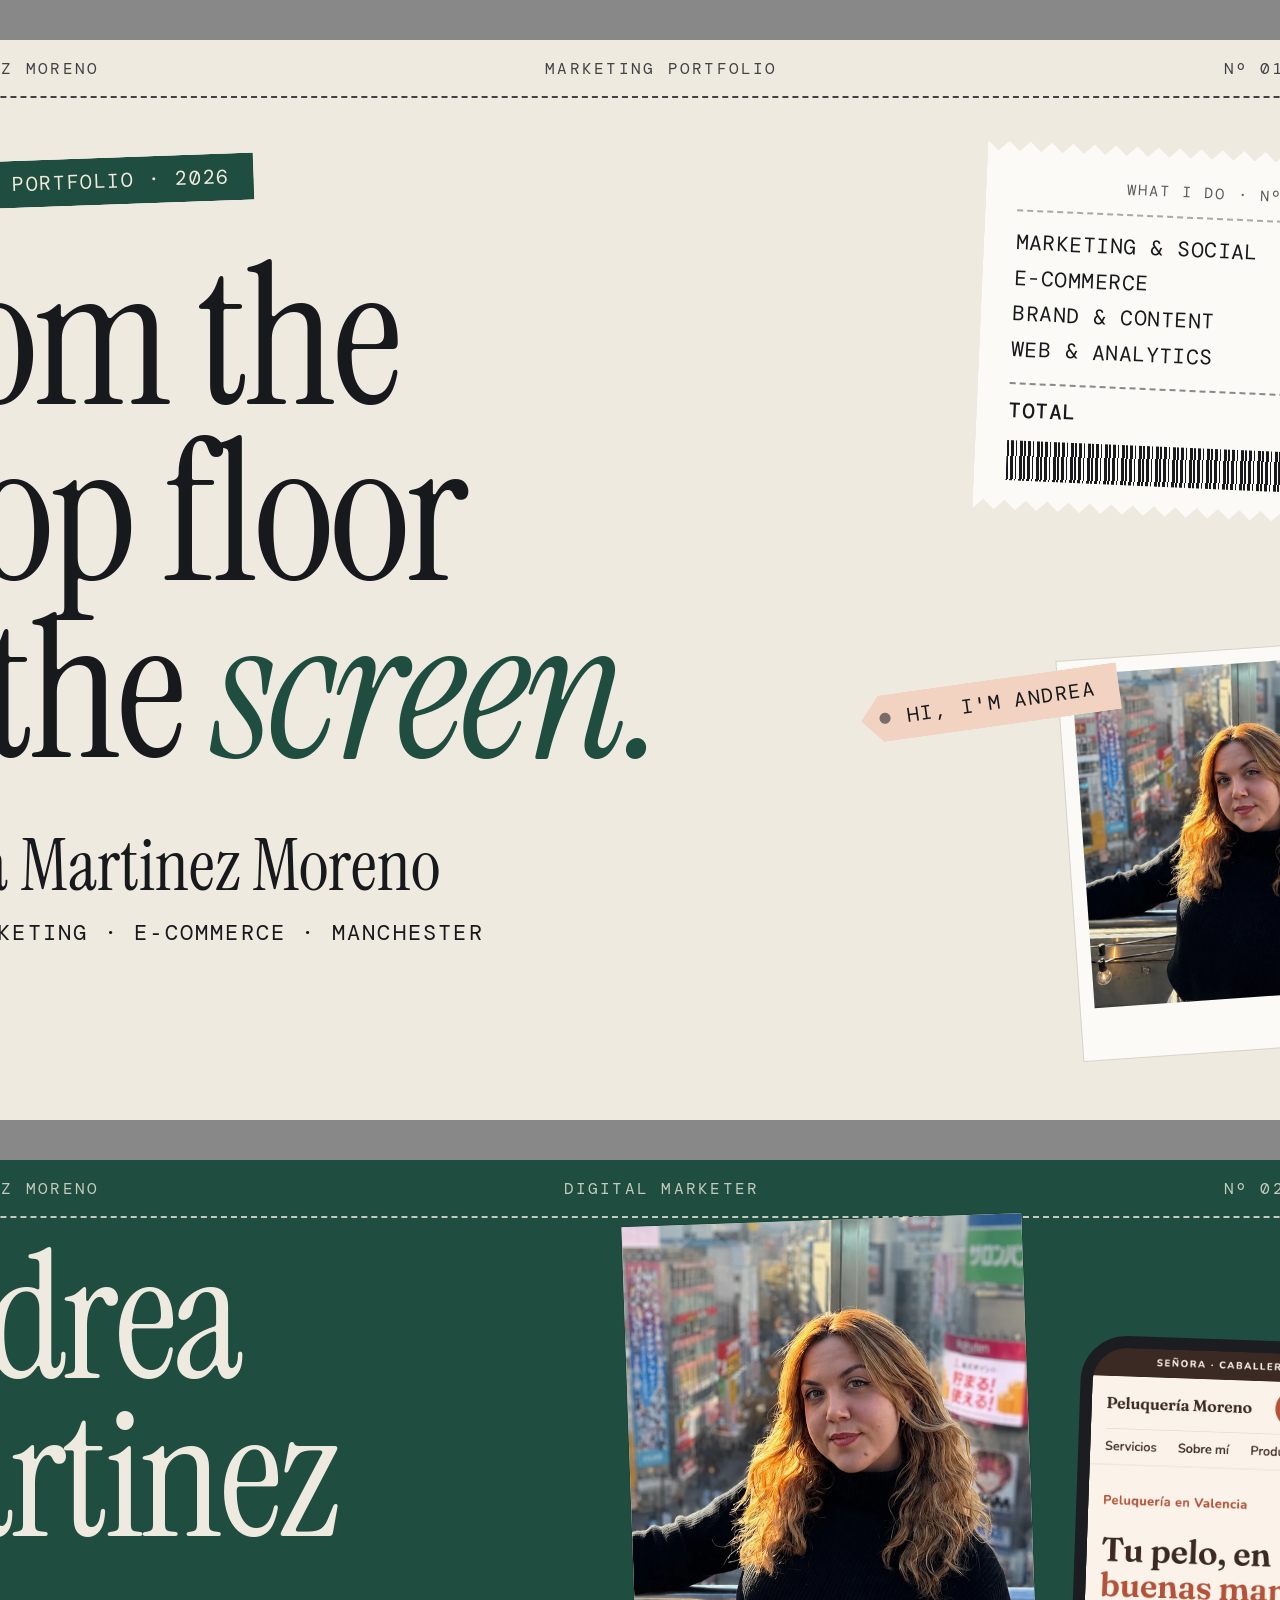
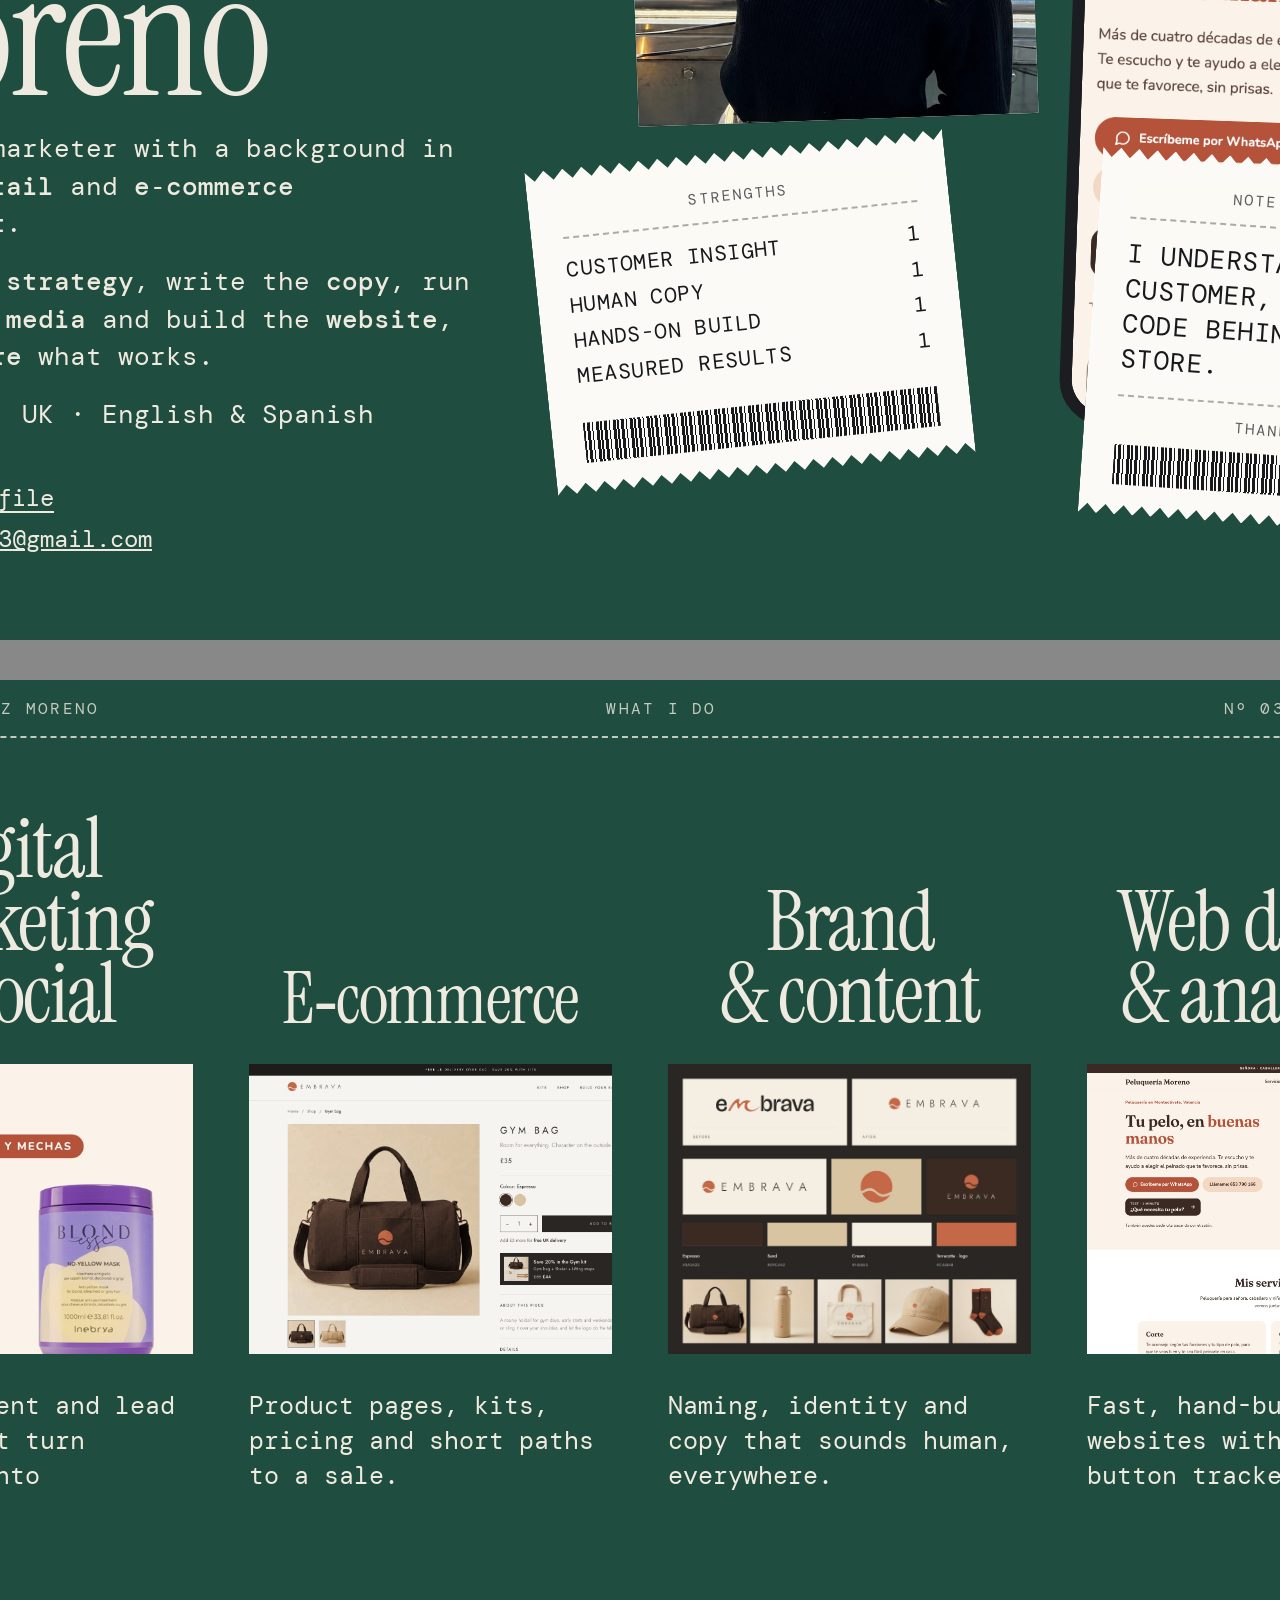
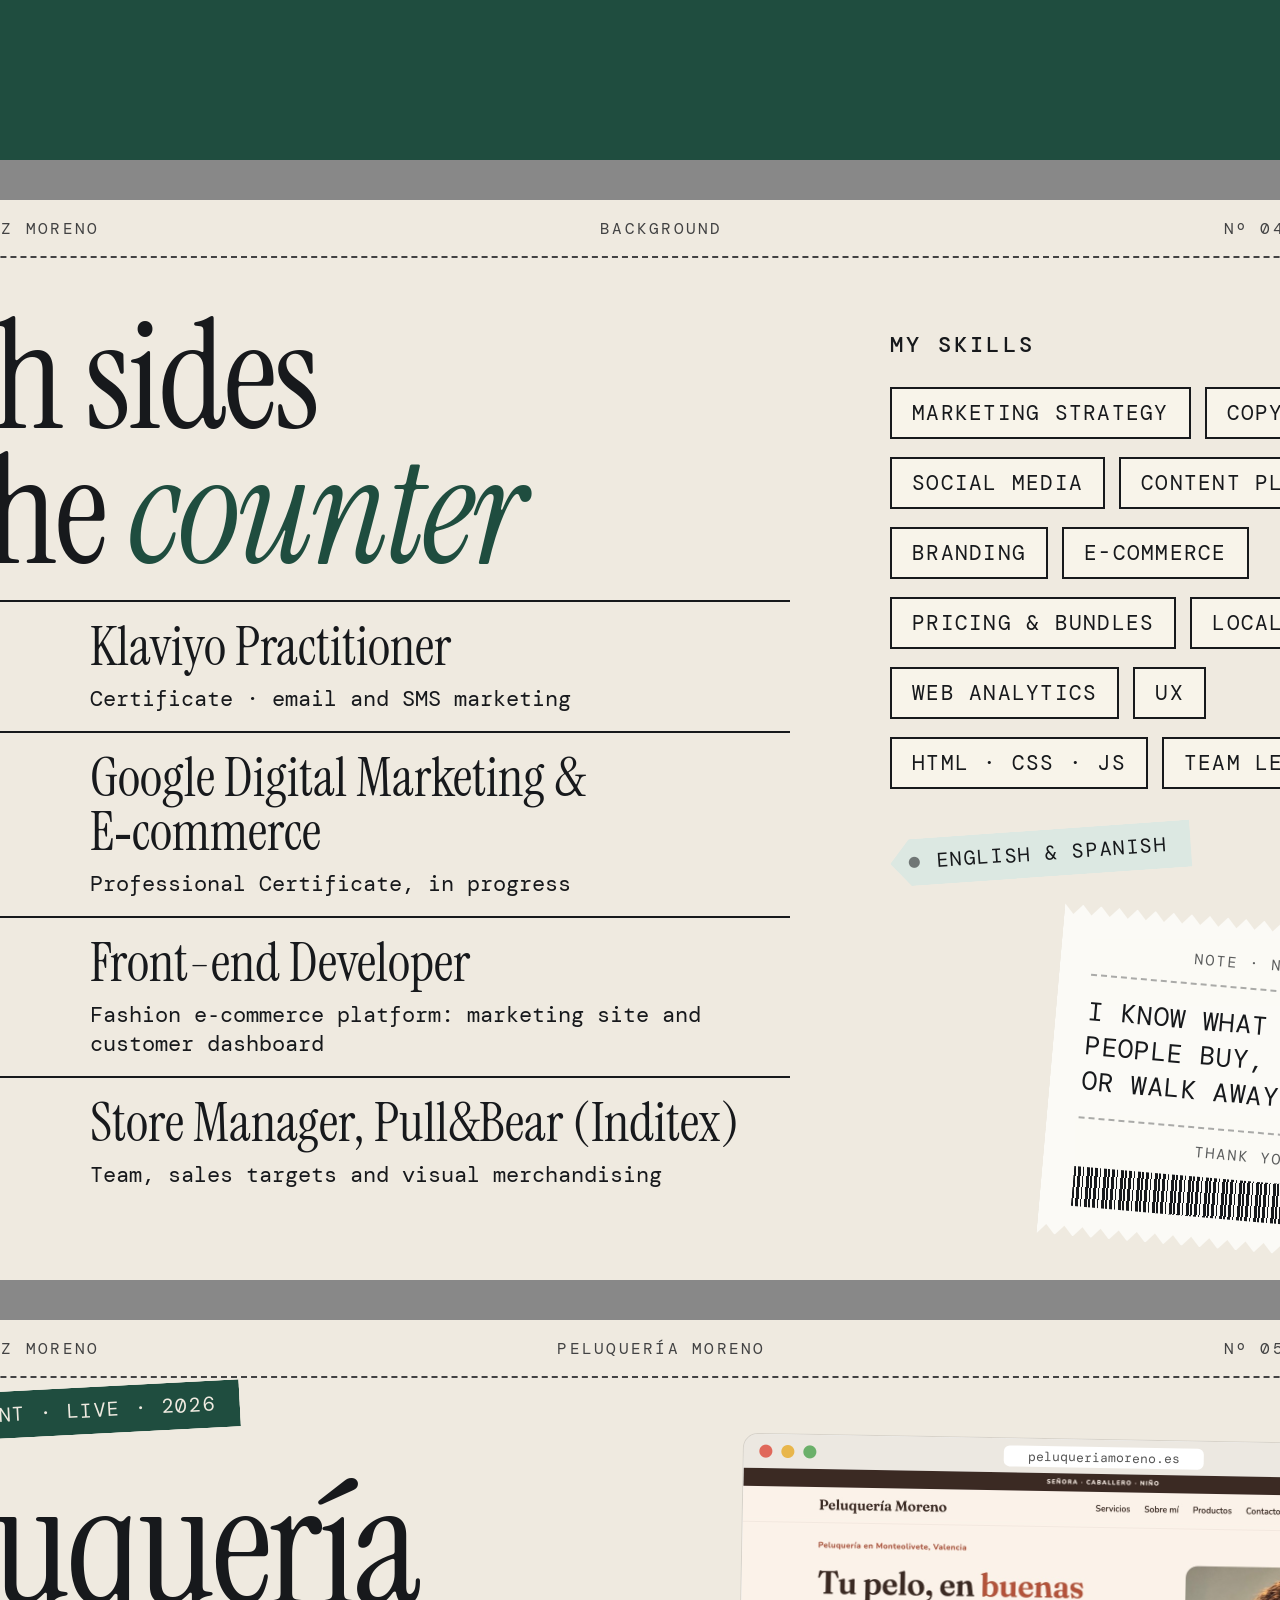
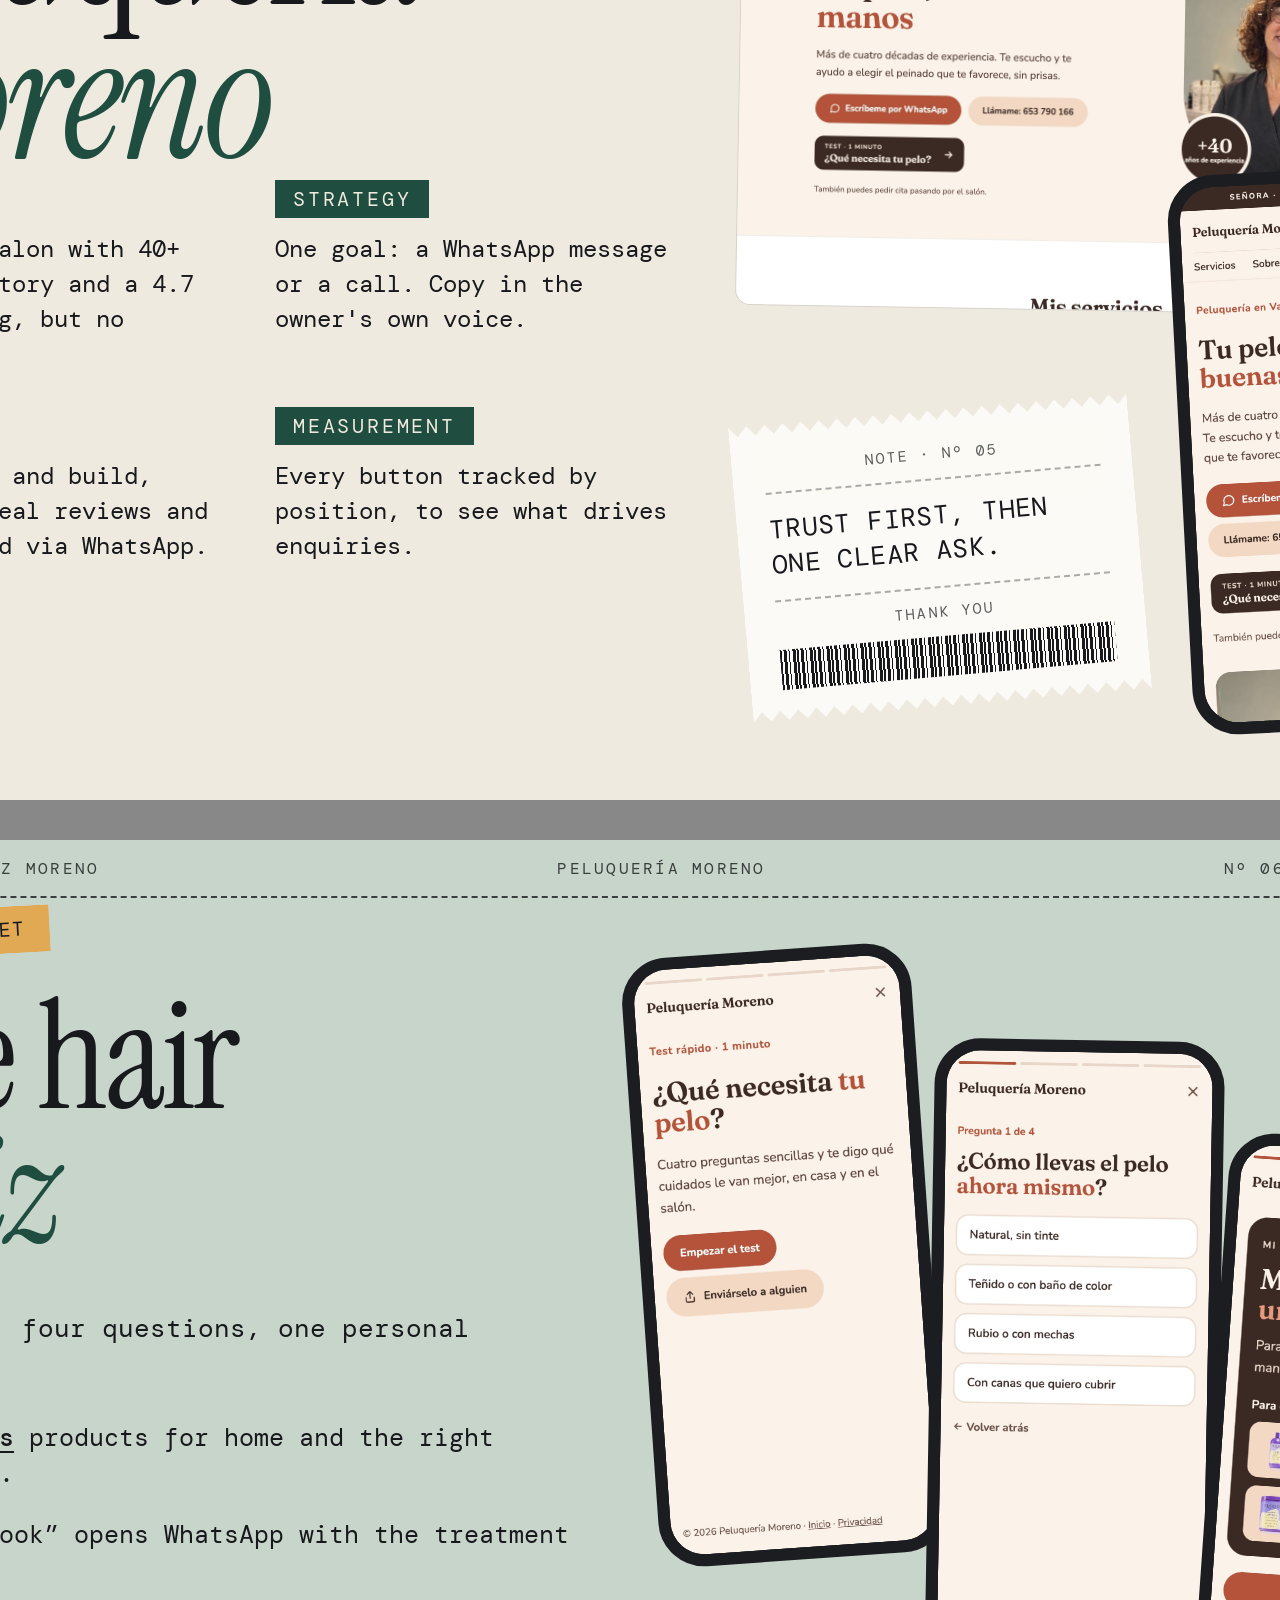
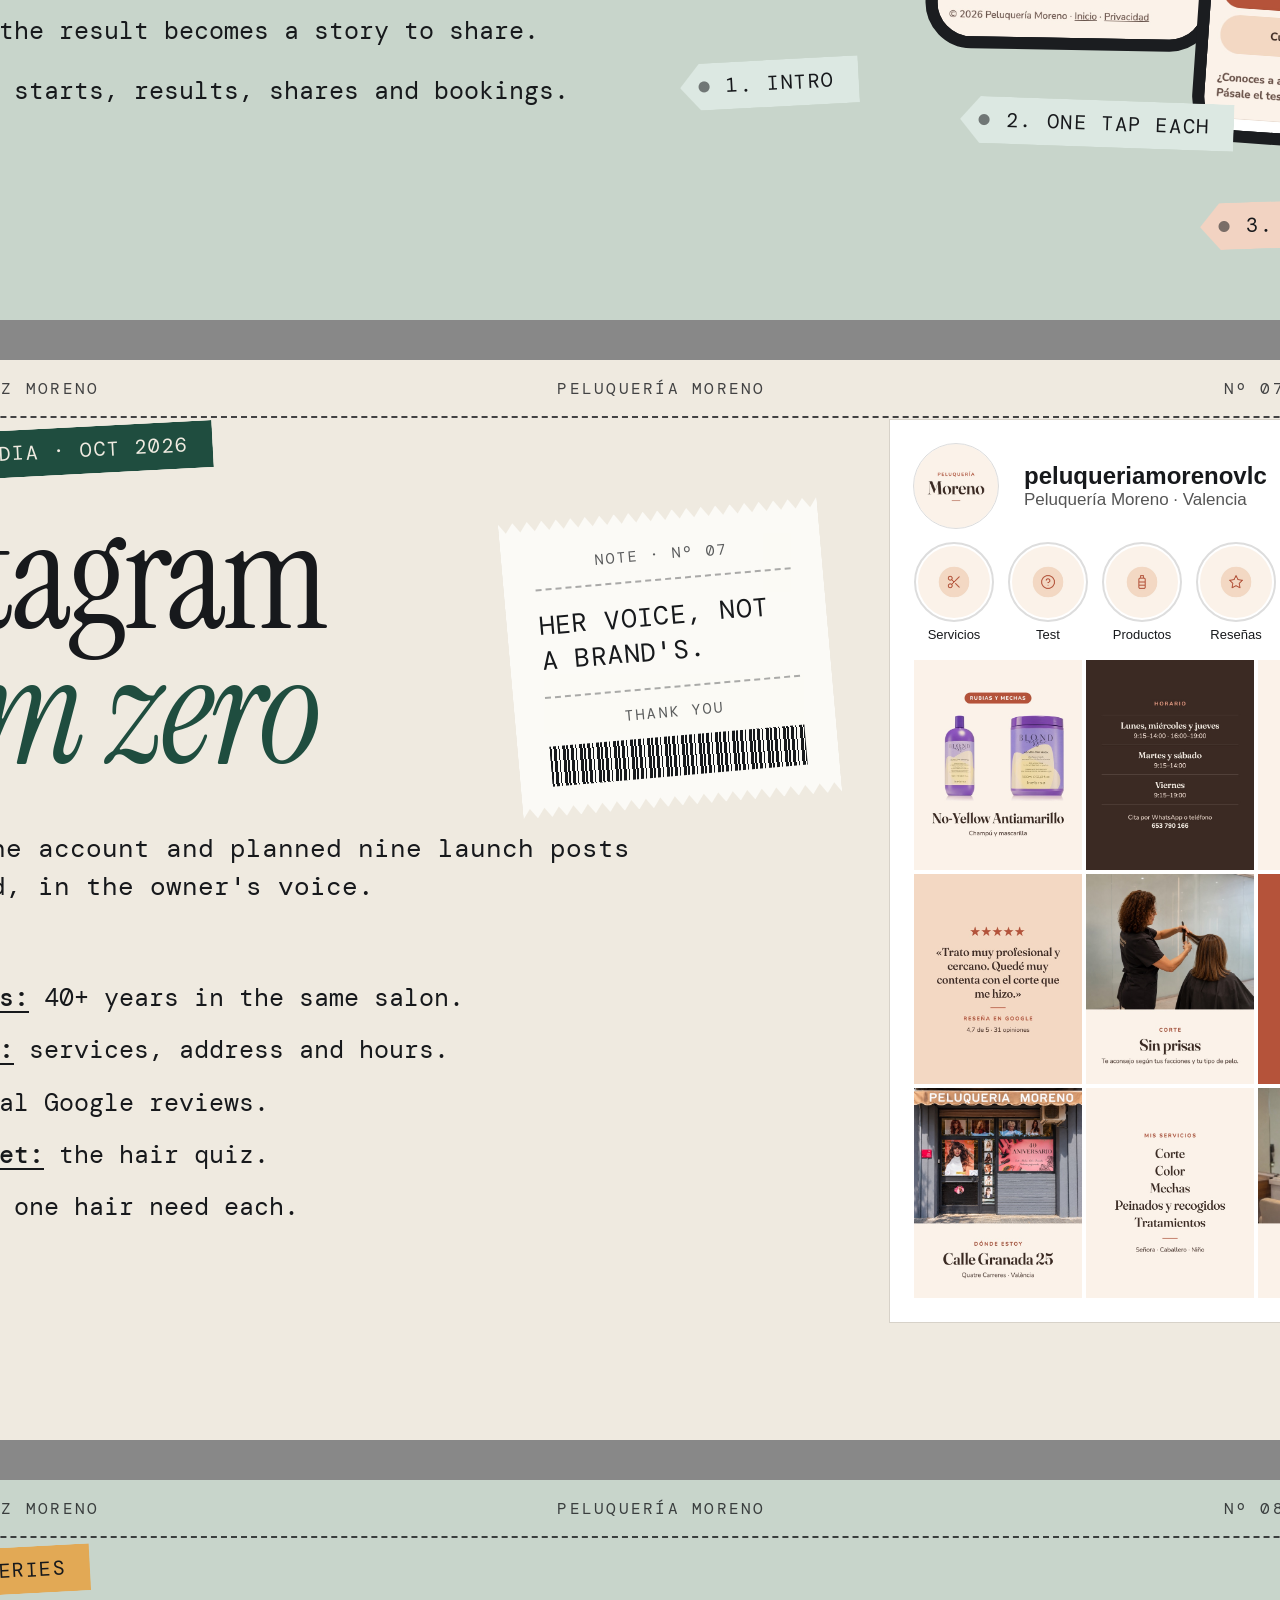
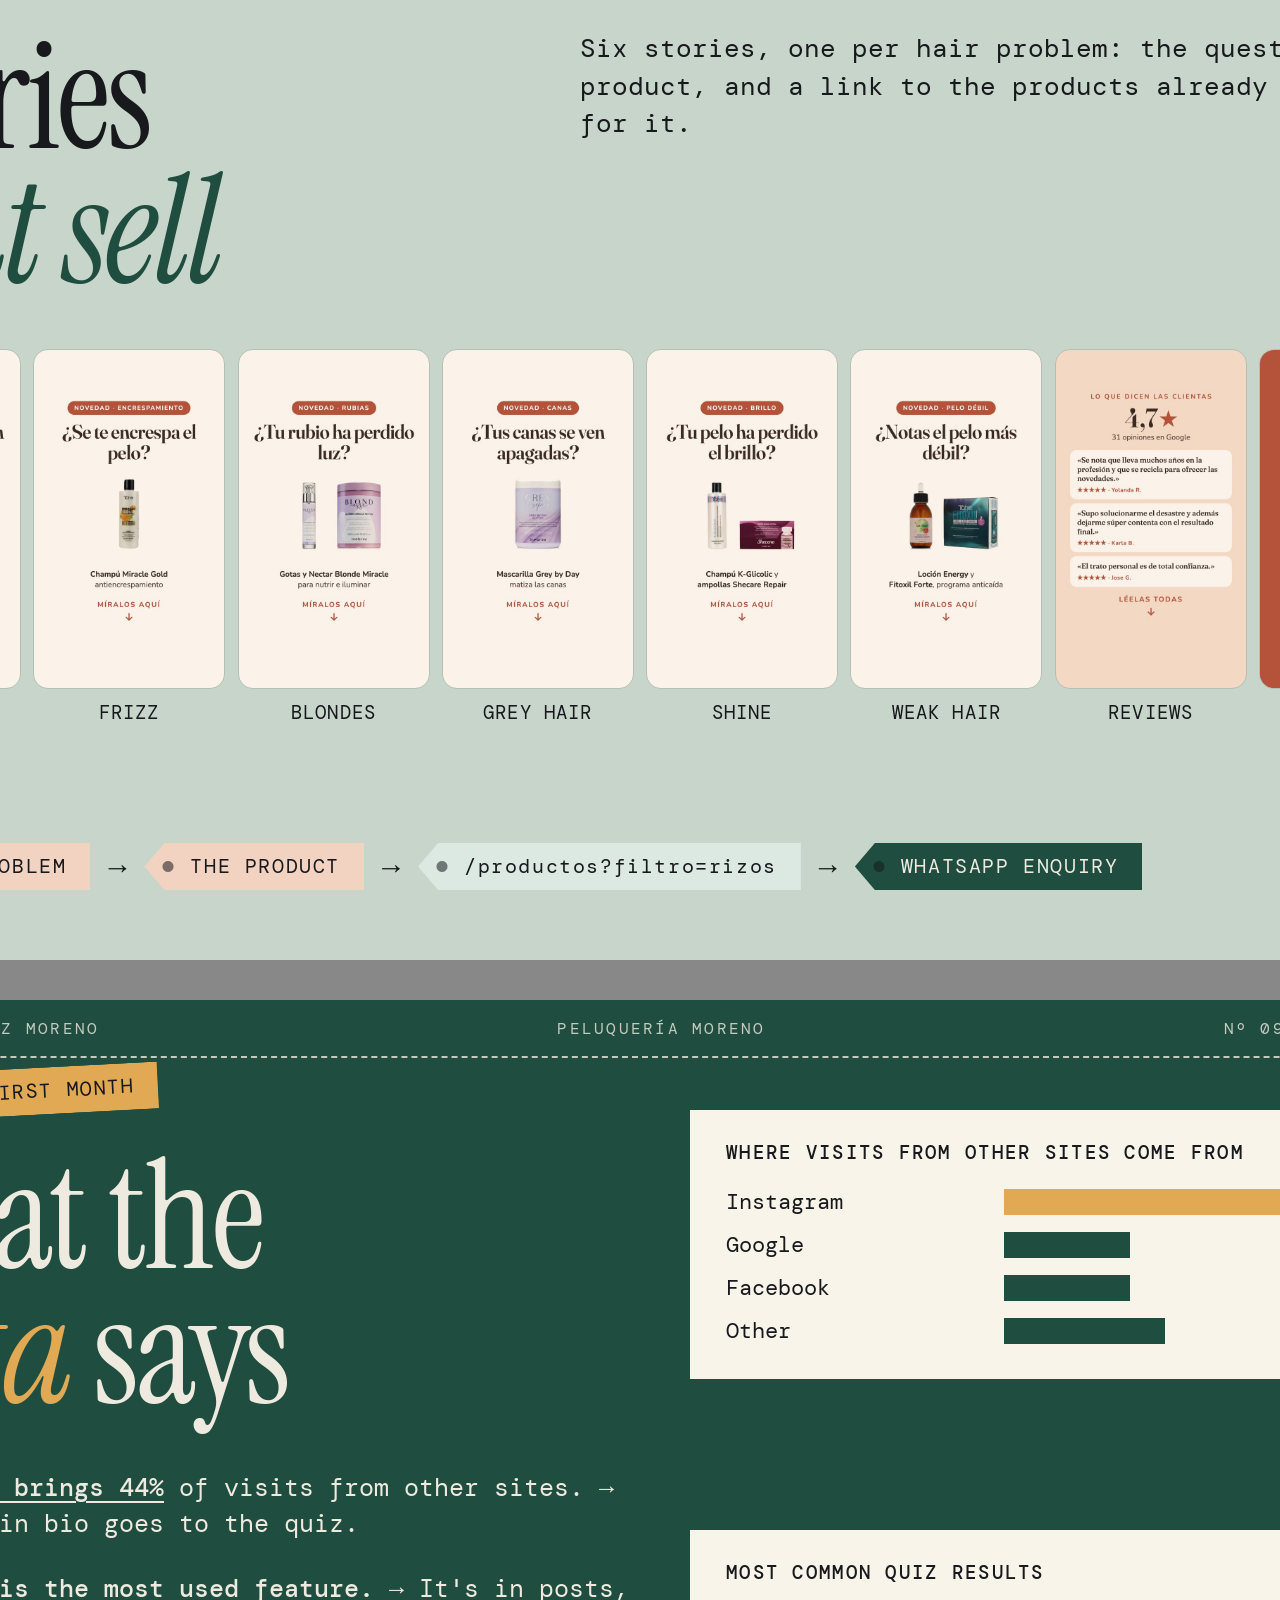
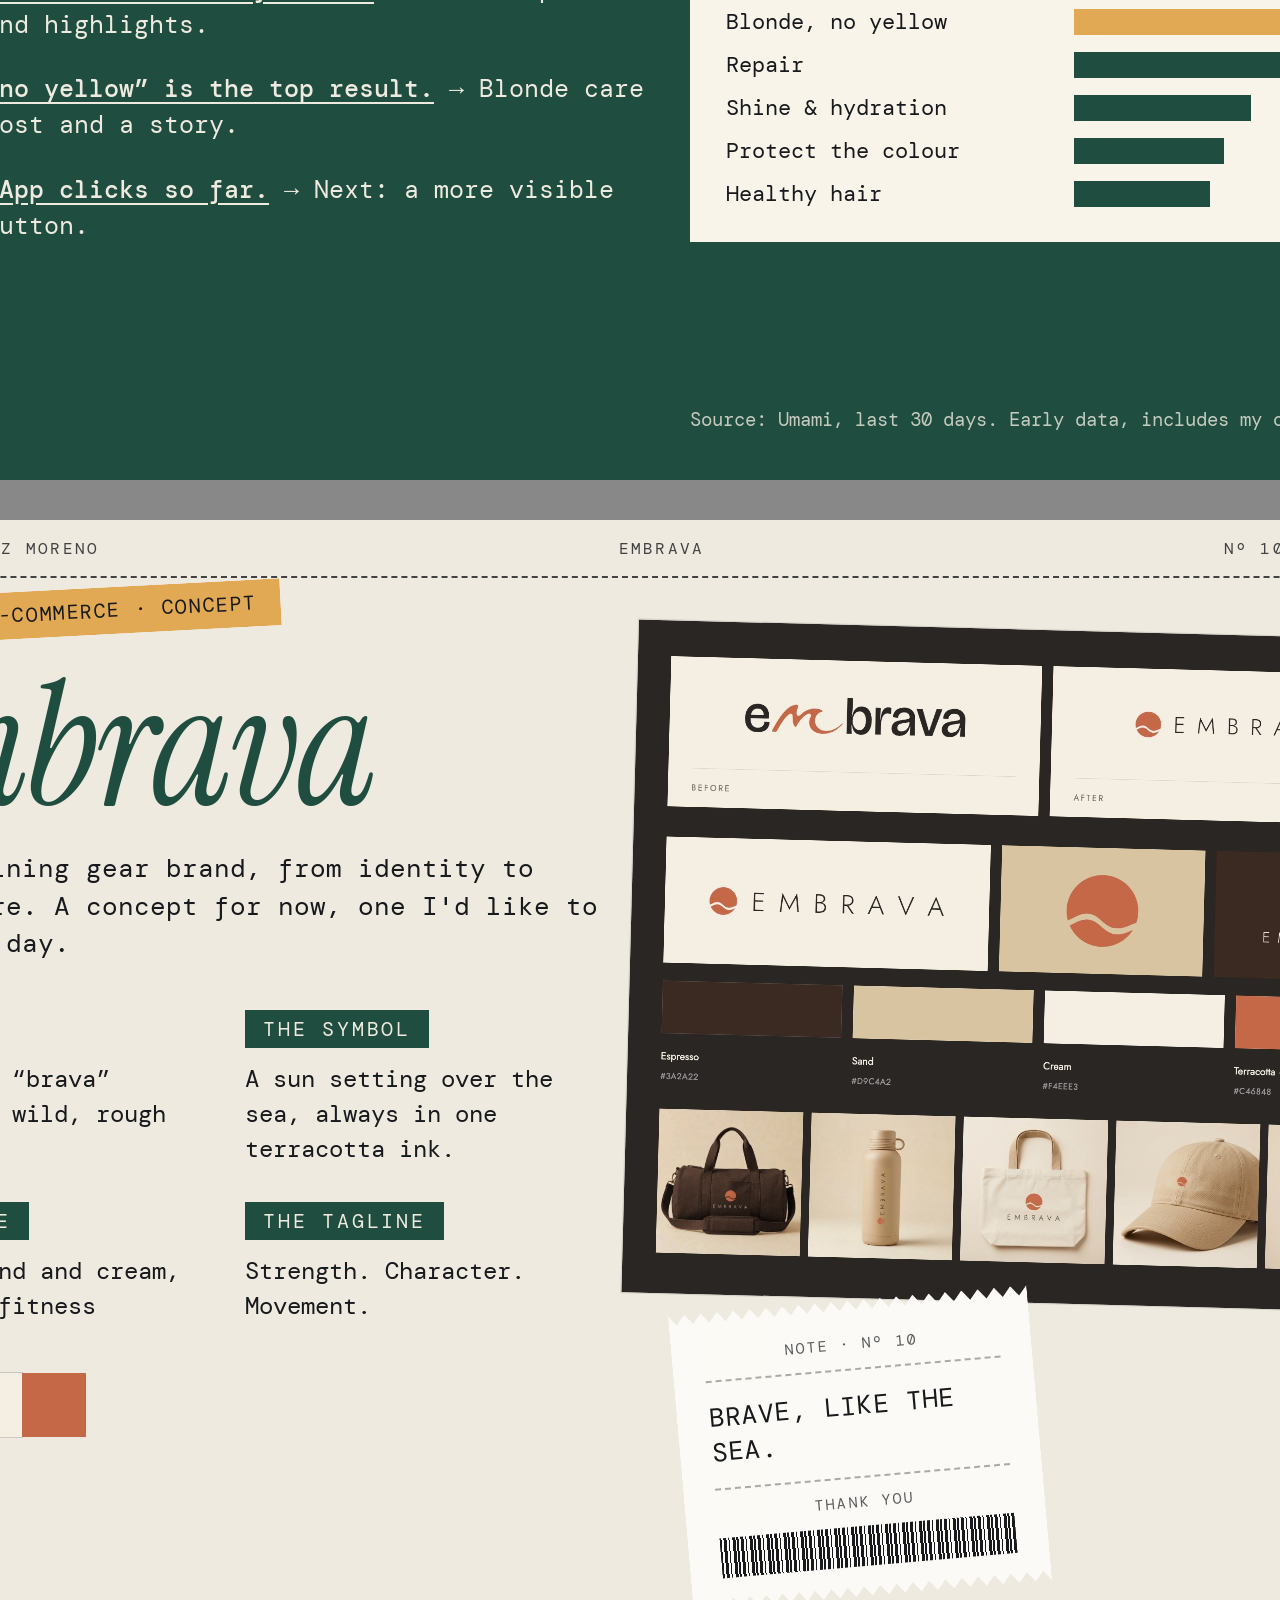
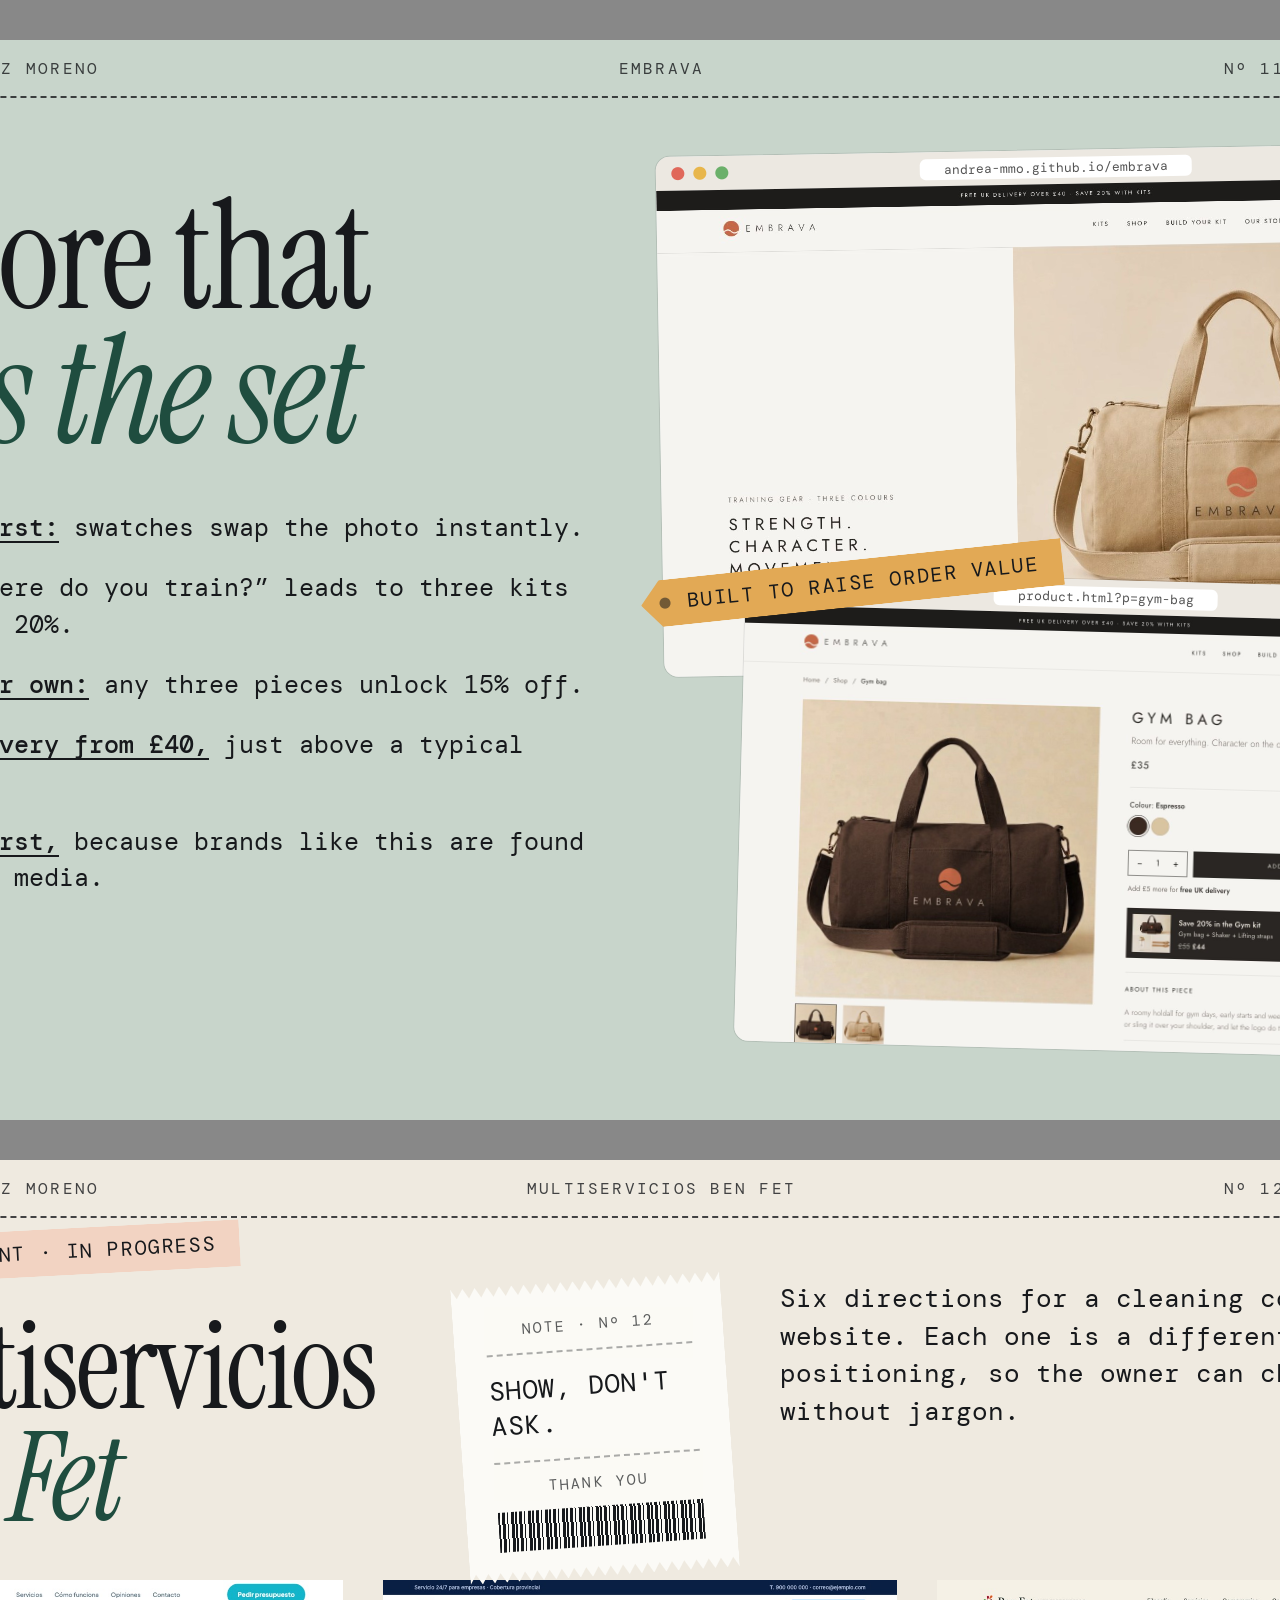
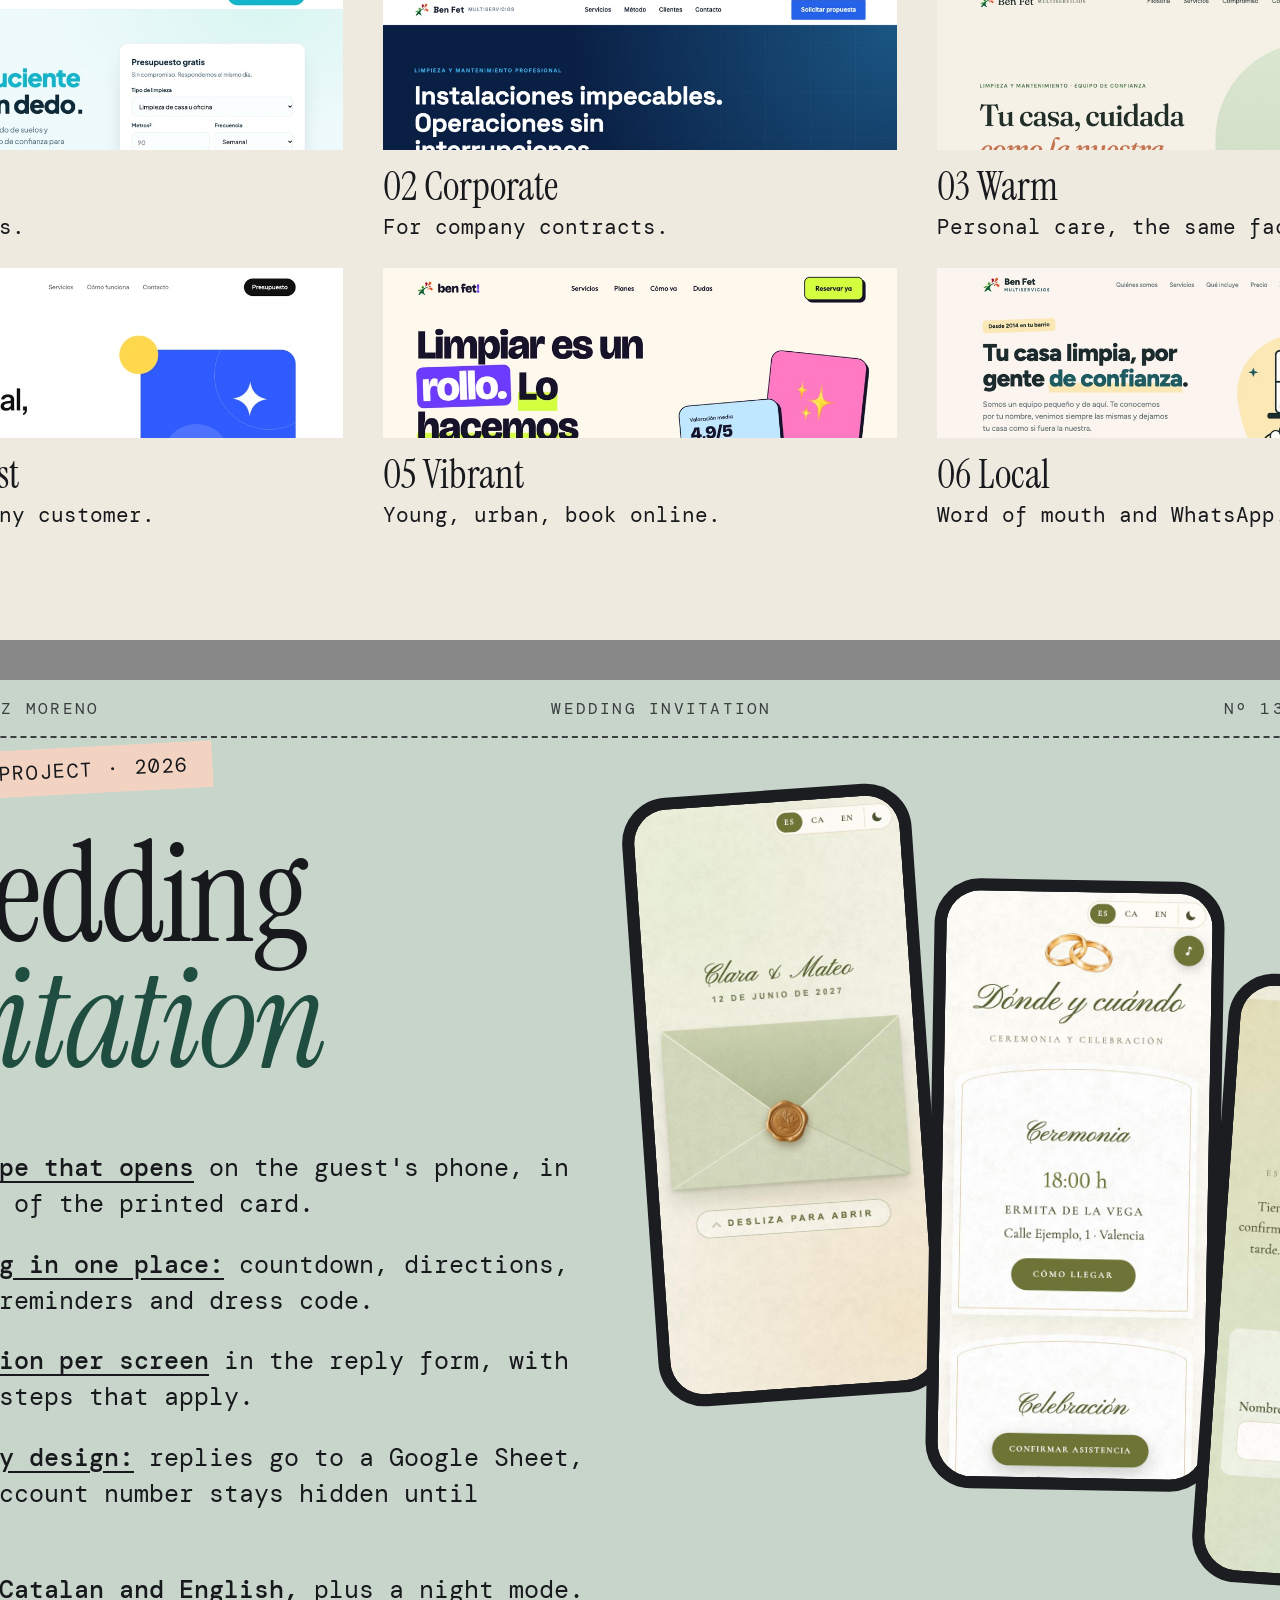
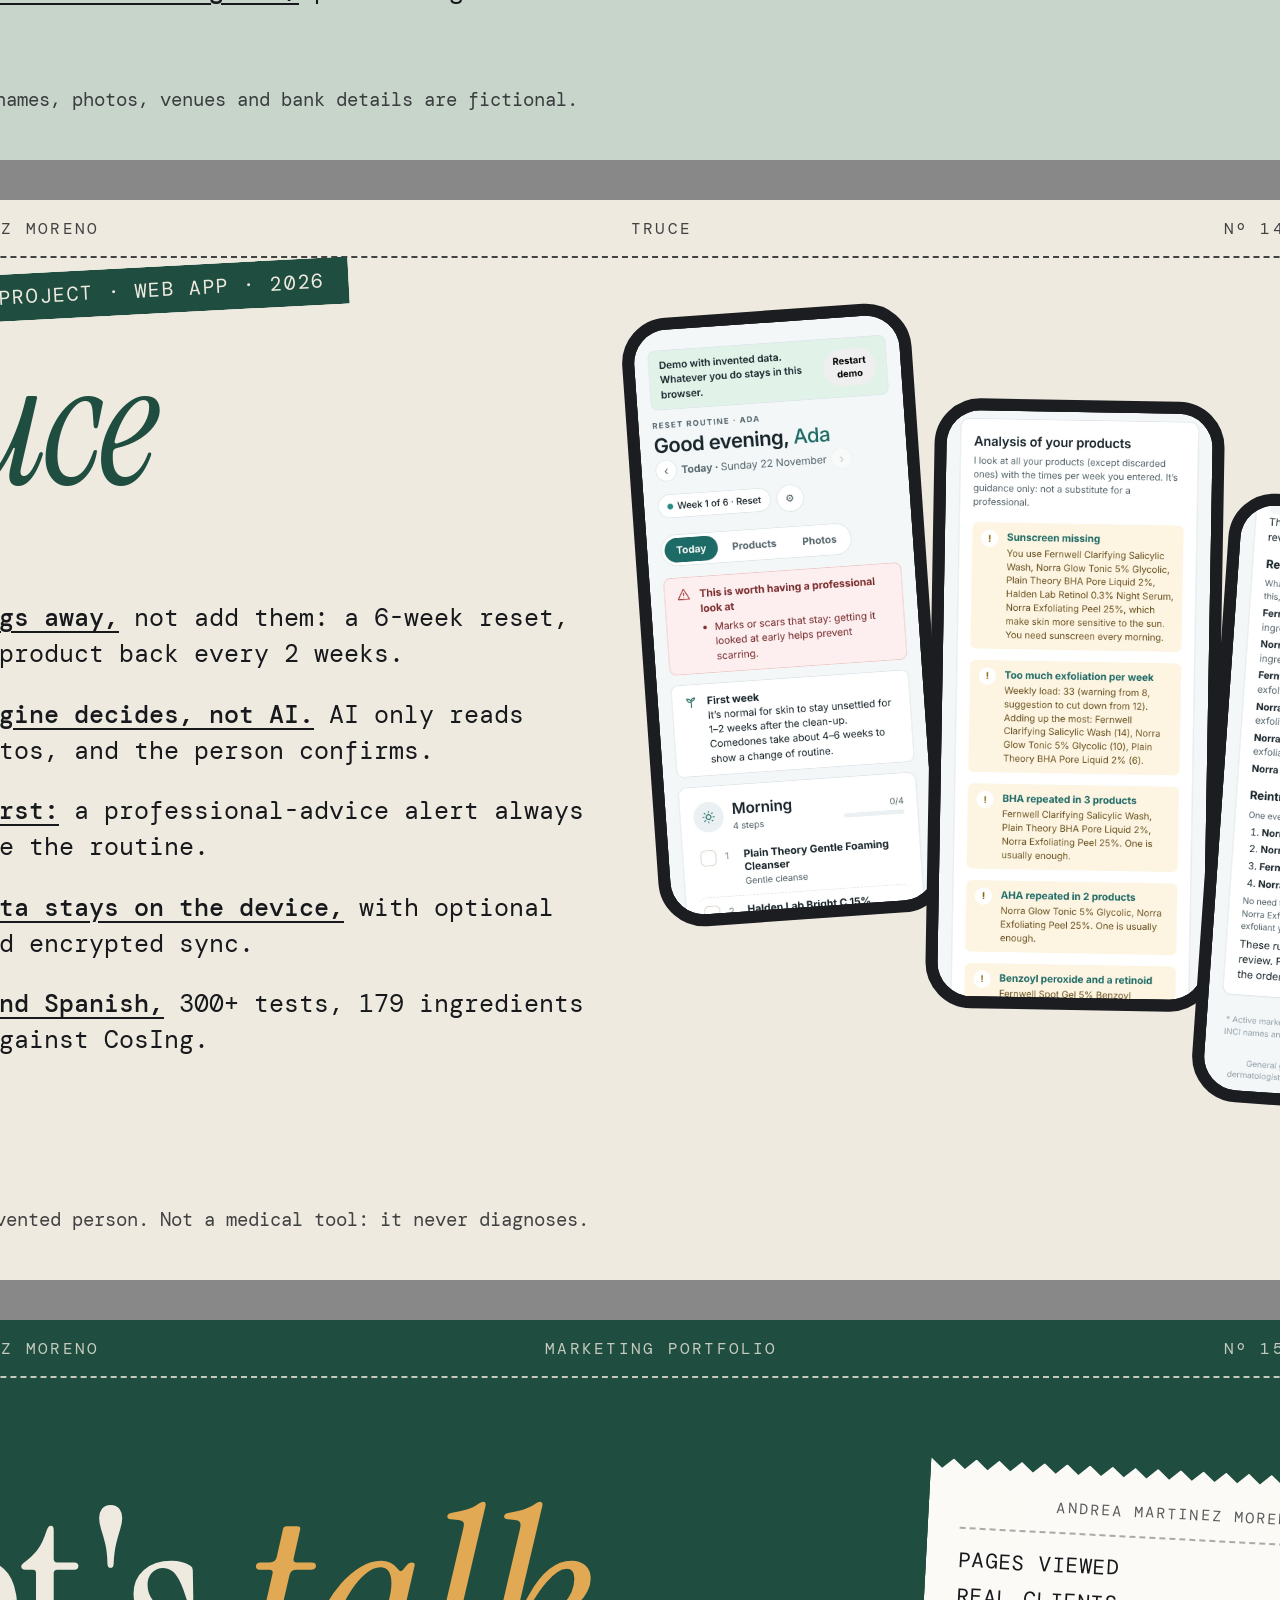
==== commit ac2f6dea: "Añade el certificado de Klaviyo a la web y al PDF" ====
--- a/deck/portfolio-deck.html
+++ b/deck/portfolio-deck.html
@@ -358,7 +358,7 @@
 
 .timeline {
   position: absolute;
-  top: 430px;
+  top: 400px;
   left: 150px;
   width: 960px;
   list-style: none;
@@ -368,7 +368,7 @@
   display: grid;
   grid-template-columns: 230px 1fr;
   gap: 30px;
-  padding: 26px 0;
+  padding: 18px 0;
   border-top: 2px solid var(--ink);
 }
 
@@ -825,6 +825,10 @@
   <h2 class="display bg-title">Both sides<br>of the <em>counter</em></h2>
 
   <ol class="timeline">
+    <li>
+      <span class="when">Oct 2026</span>
+      <div><h3>Klaviyo Practitioner</h3><p>Certificate · email and SMS marketing</p></div>
+    </li>
     <li>
       <span class="when">2026 – now</span>
       <div><h3>Google Digital Marketing &amp; E&#8209;commerce</h3><p>Professional Certificate, in progress</p></div>
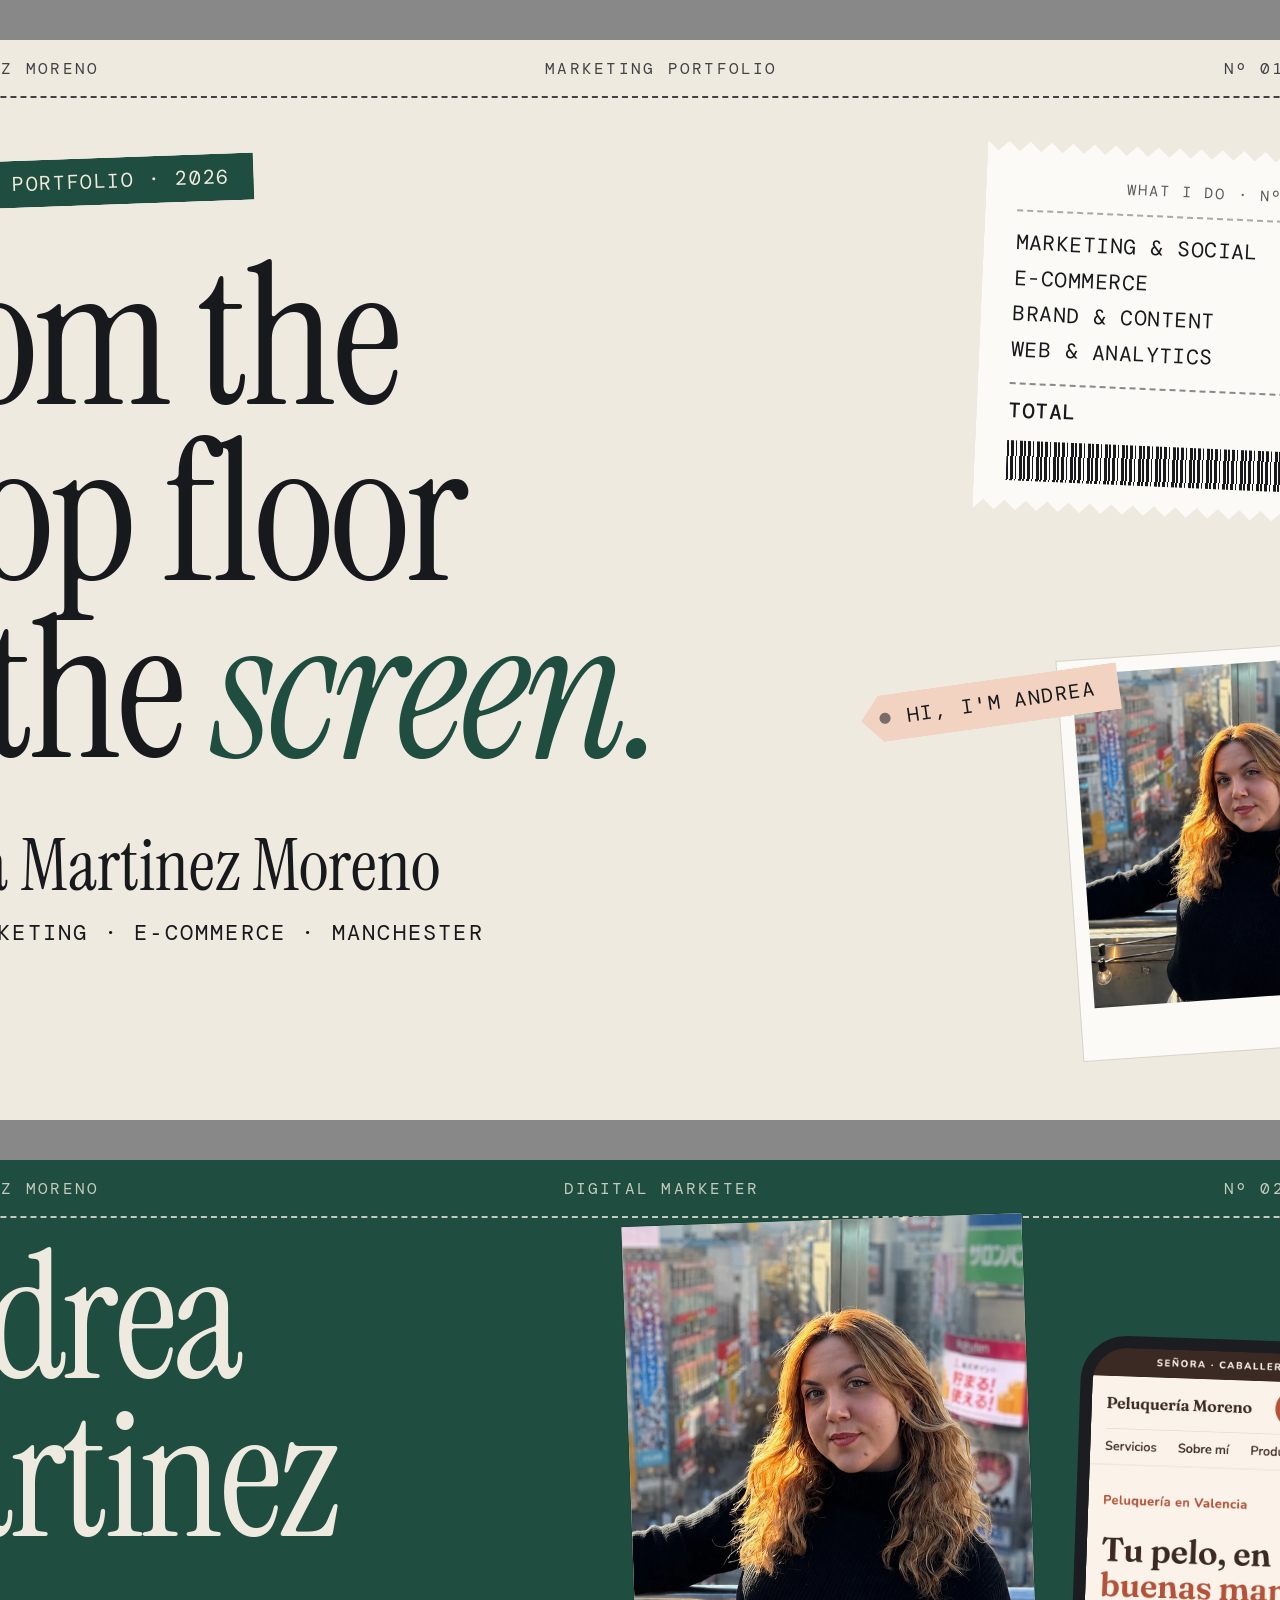
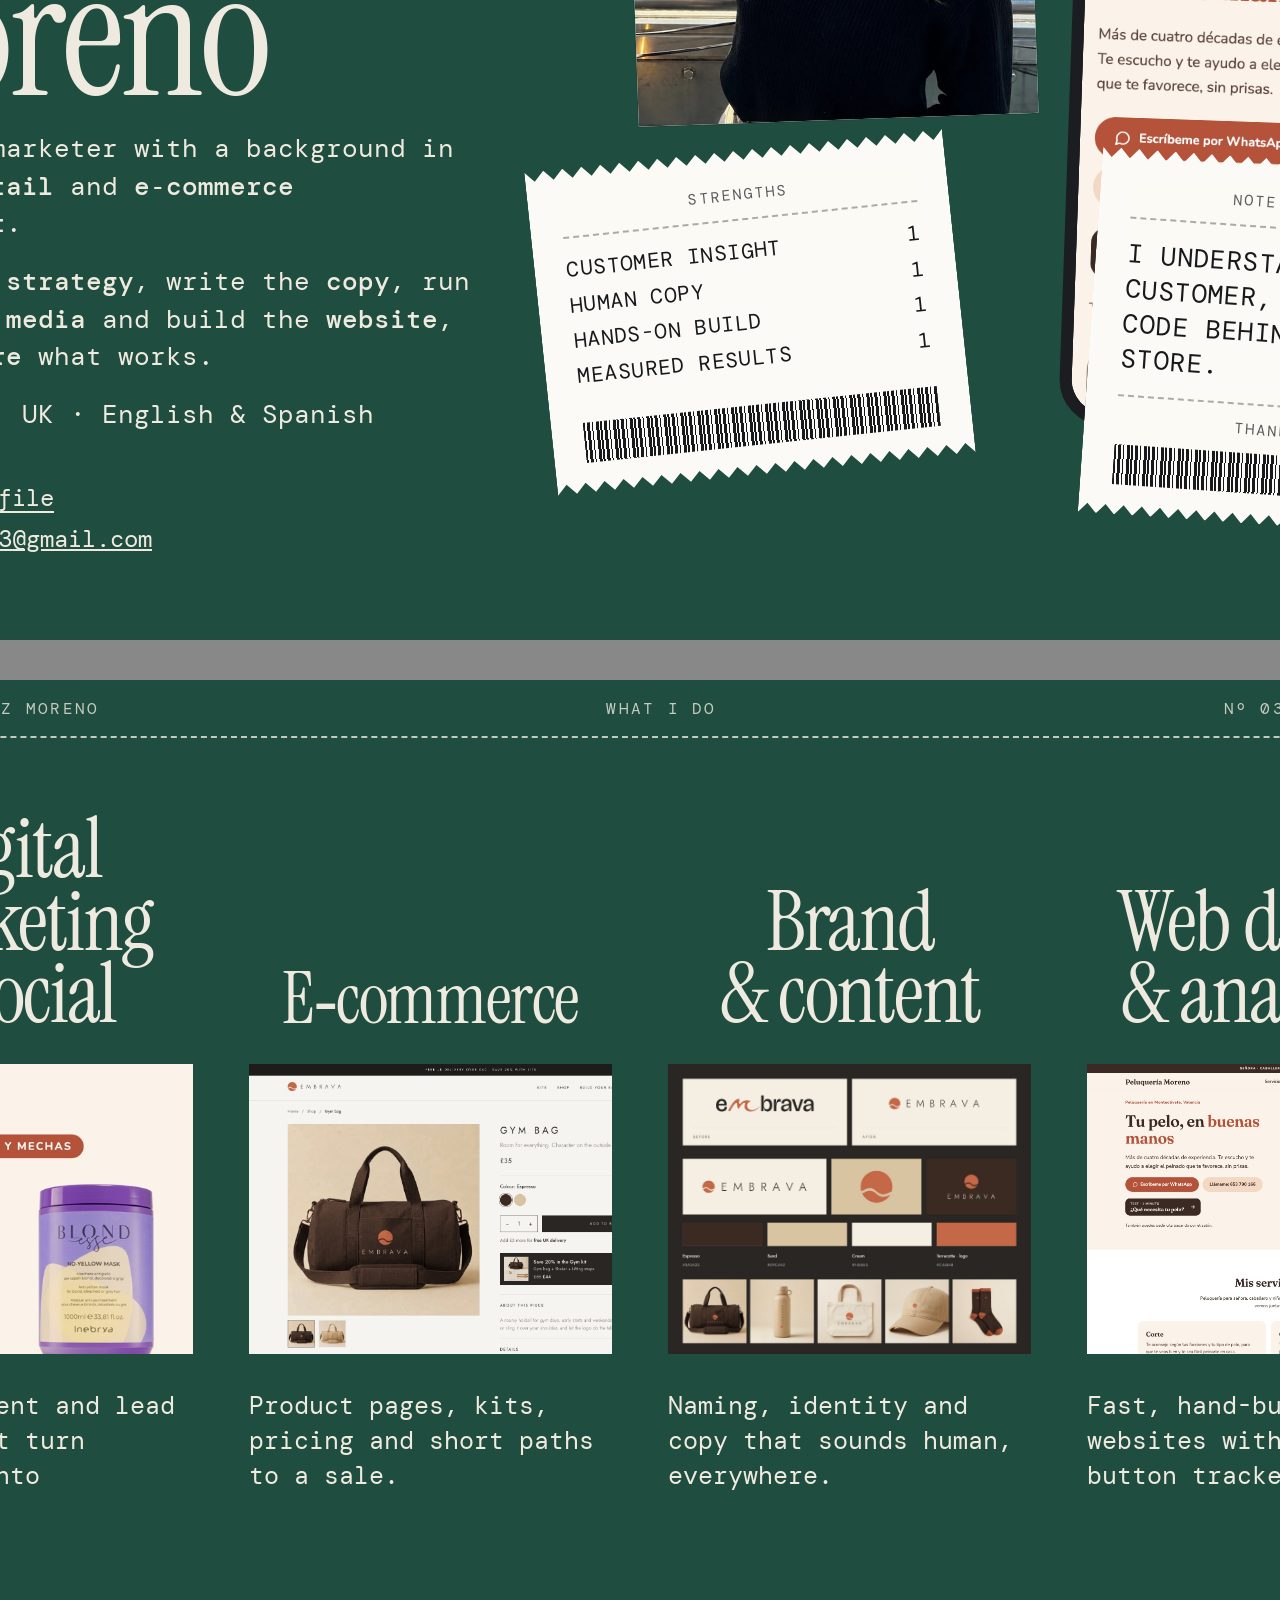
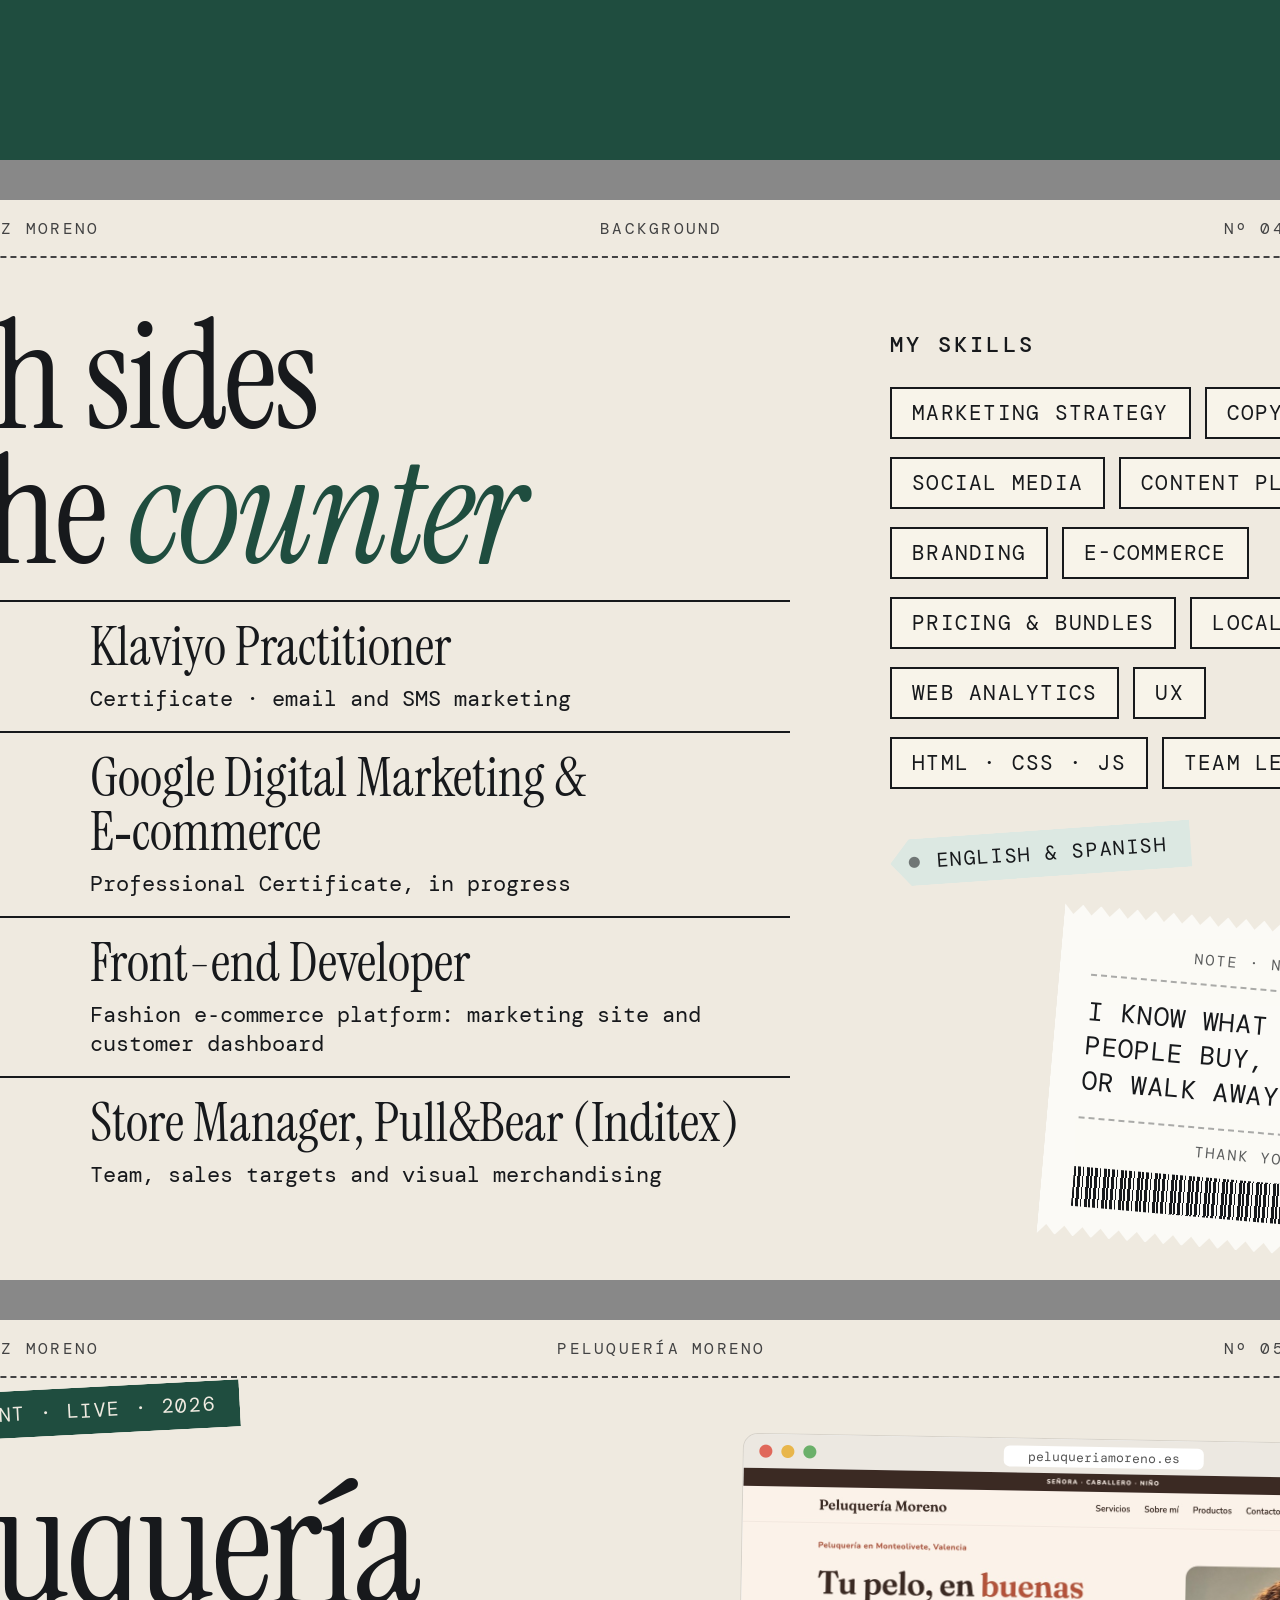
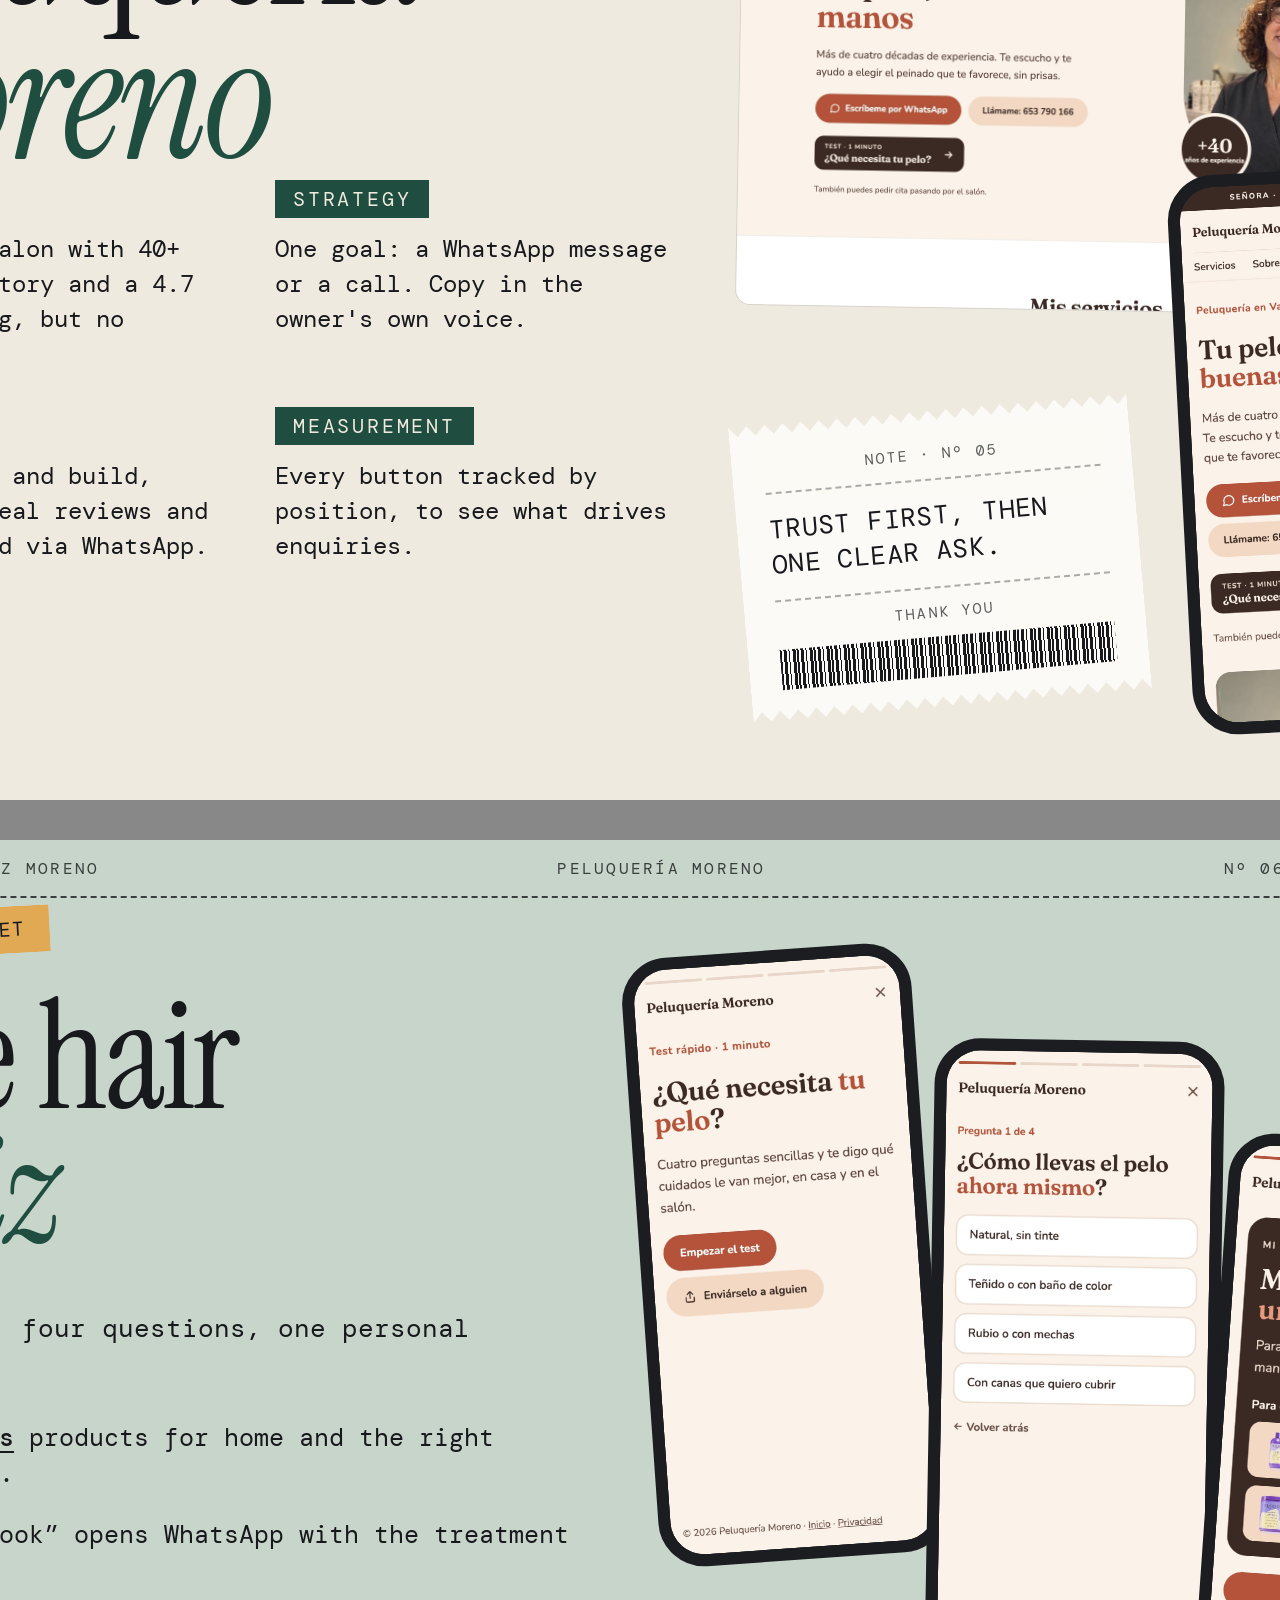
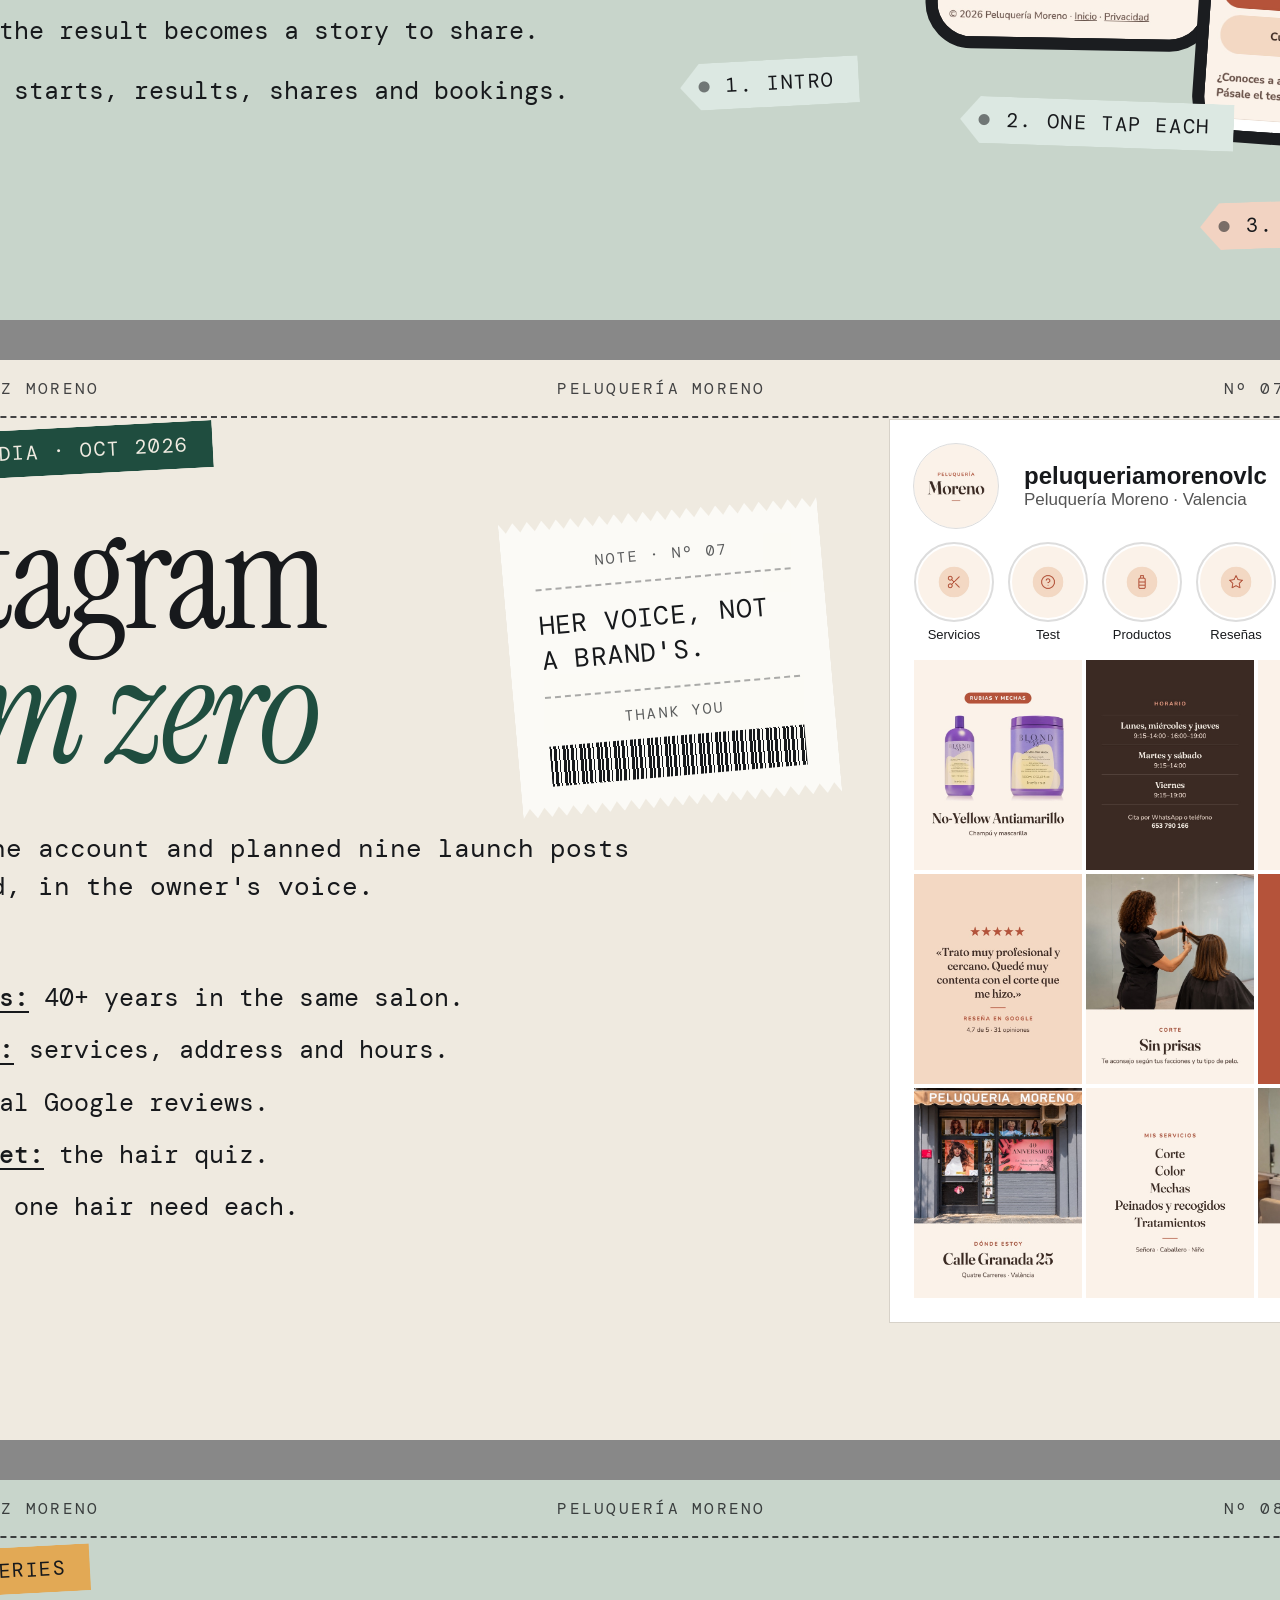
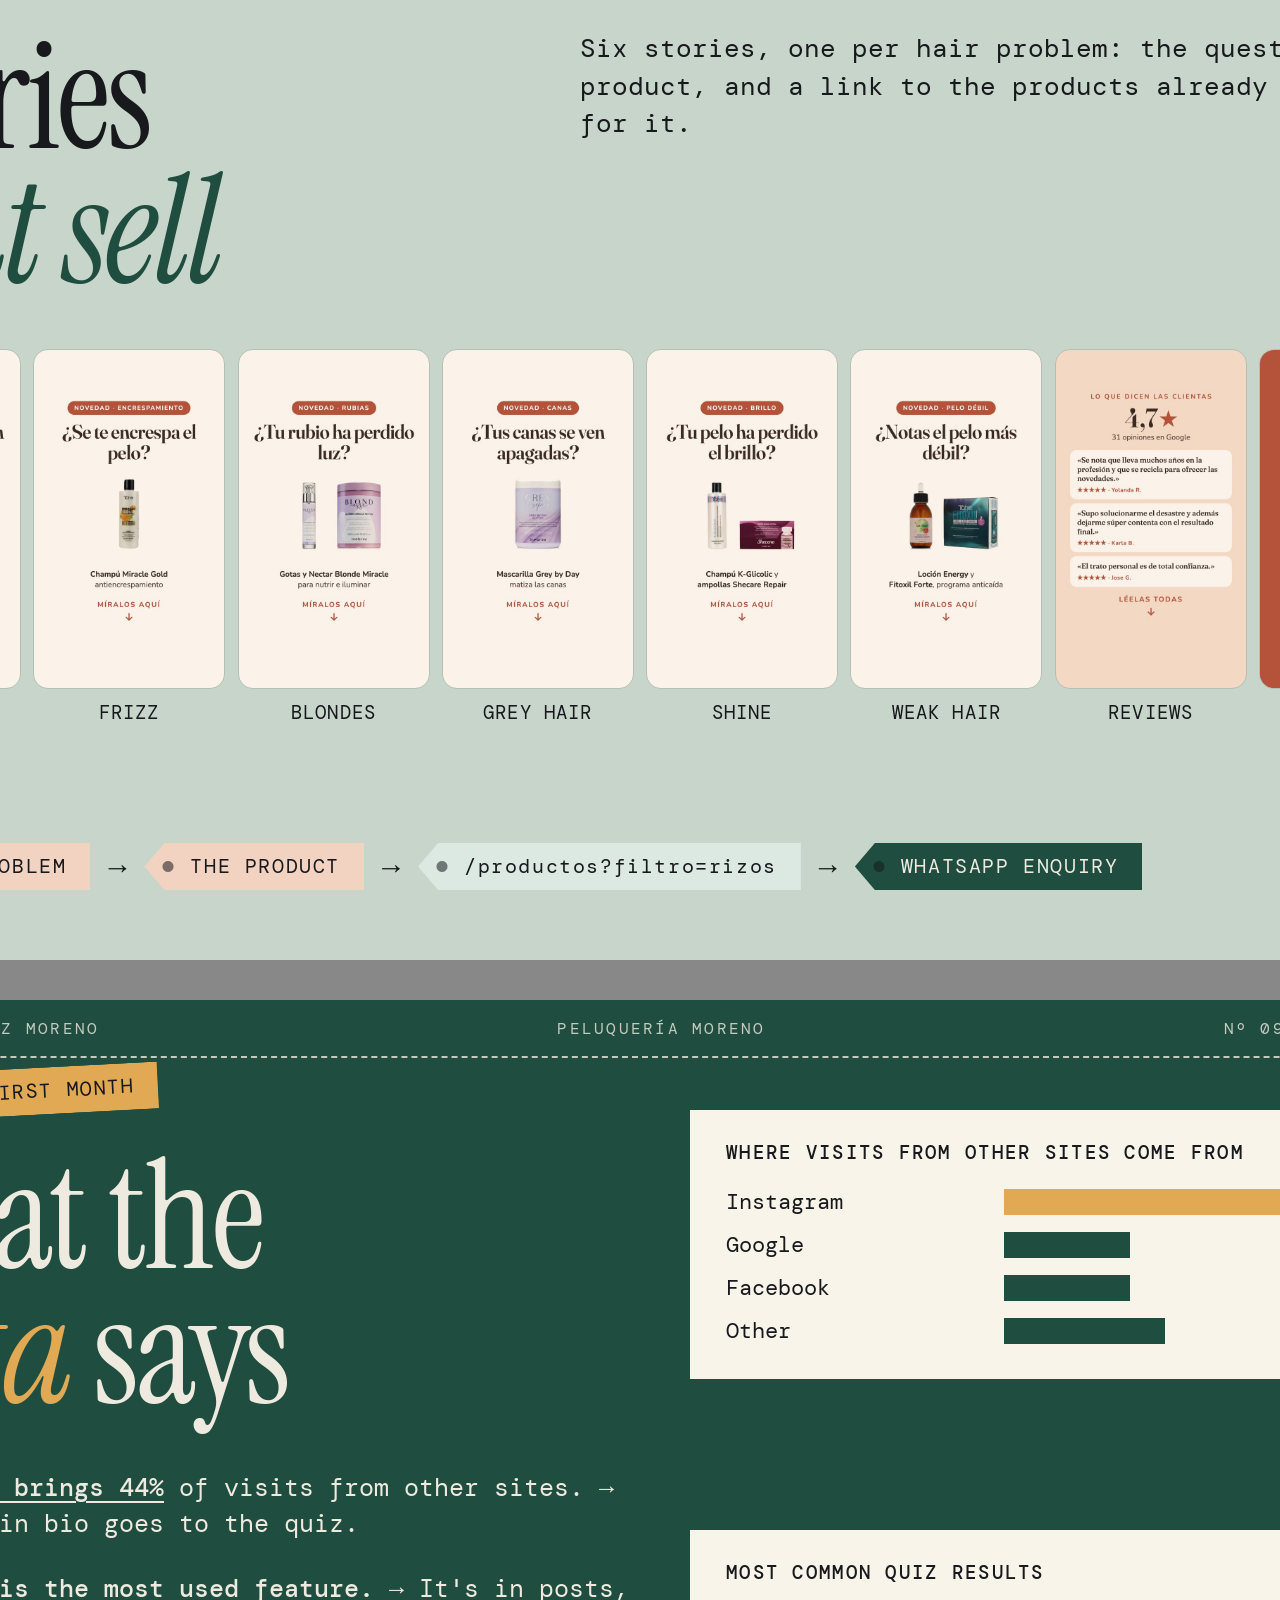
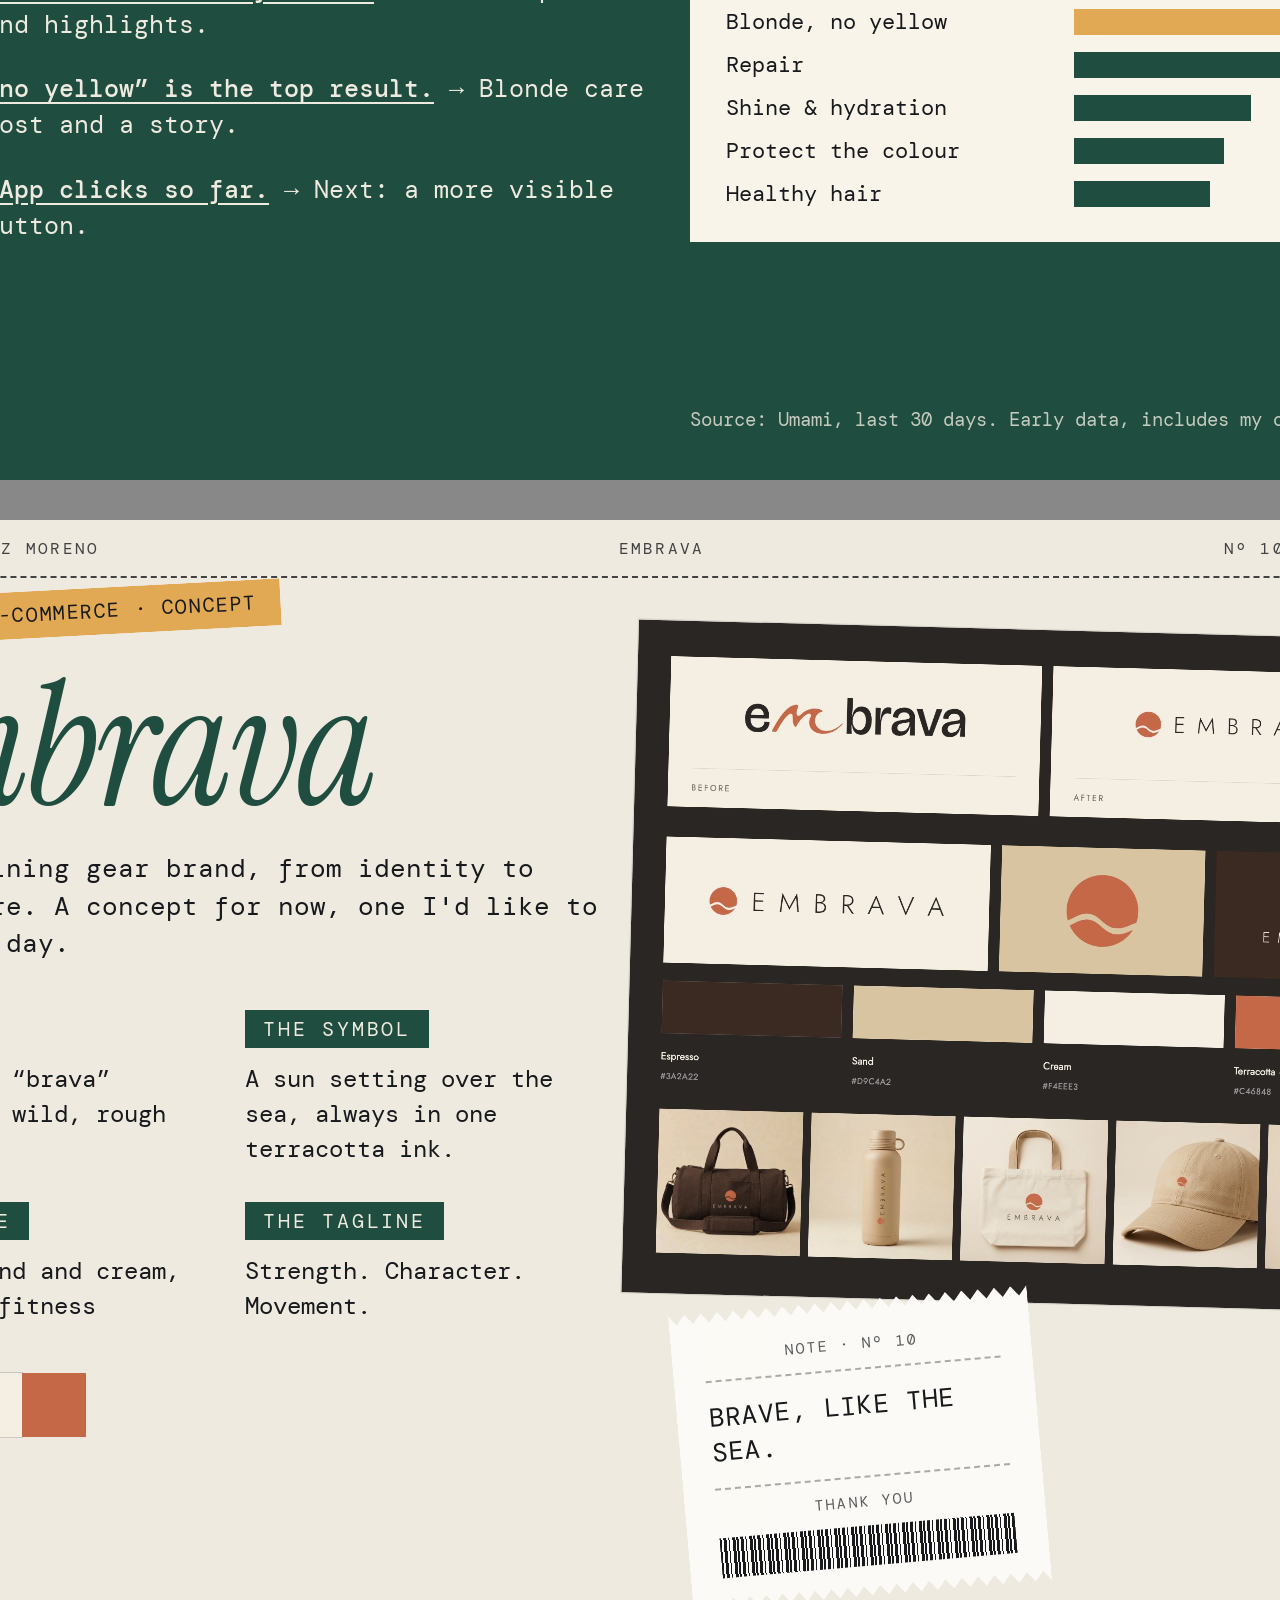
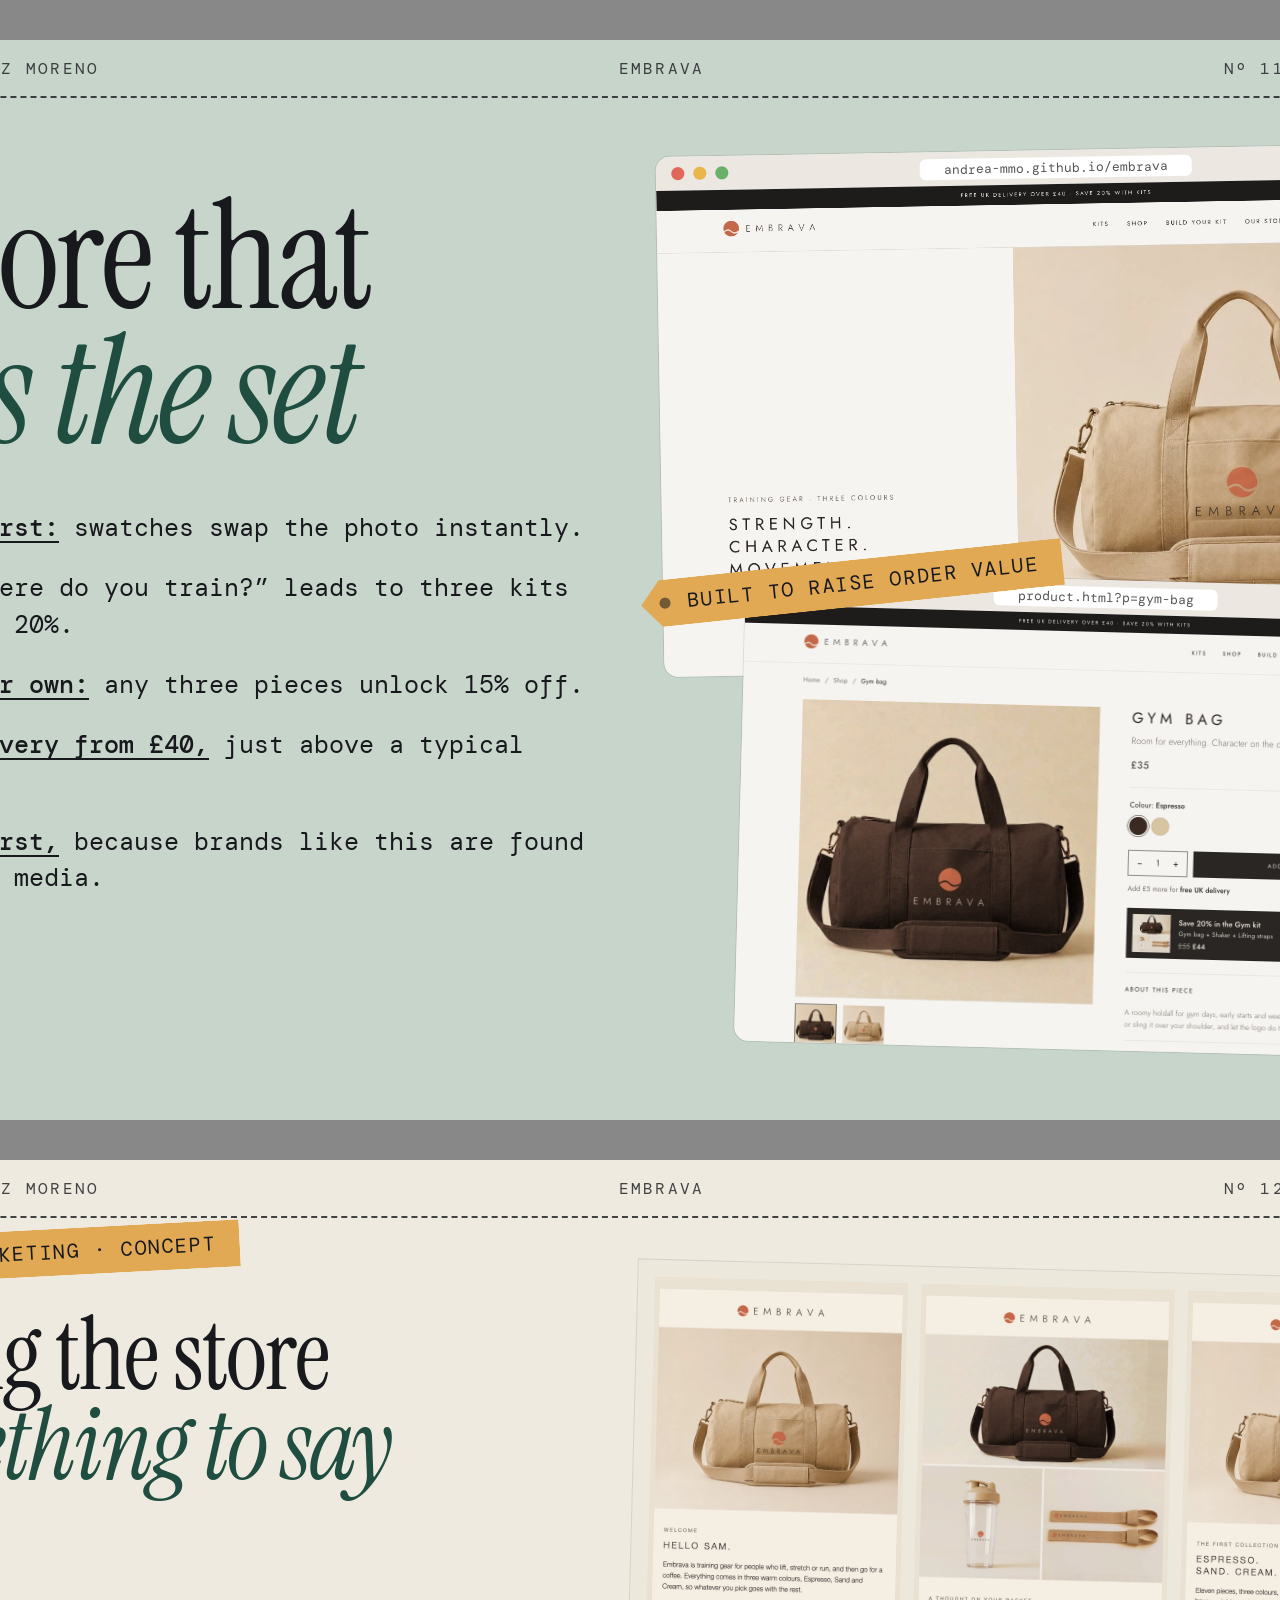
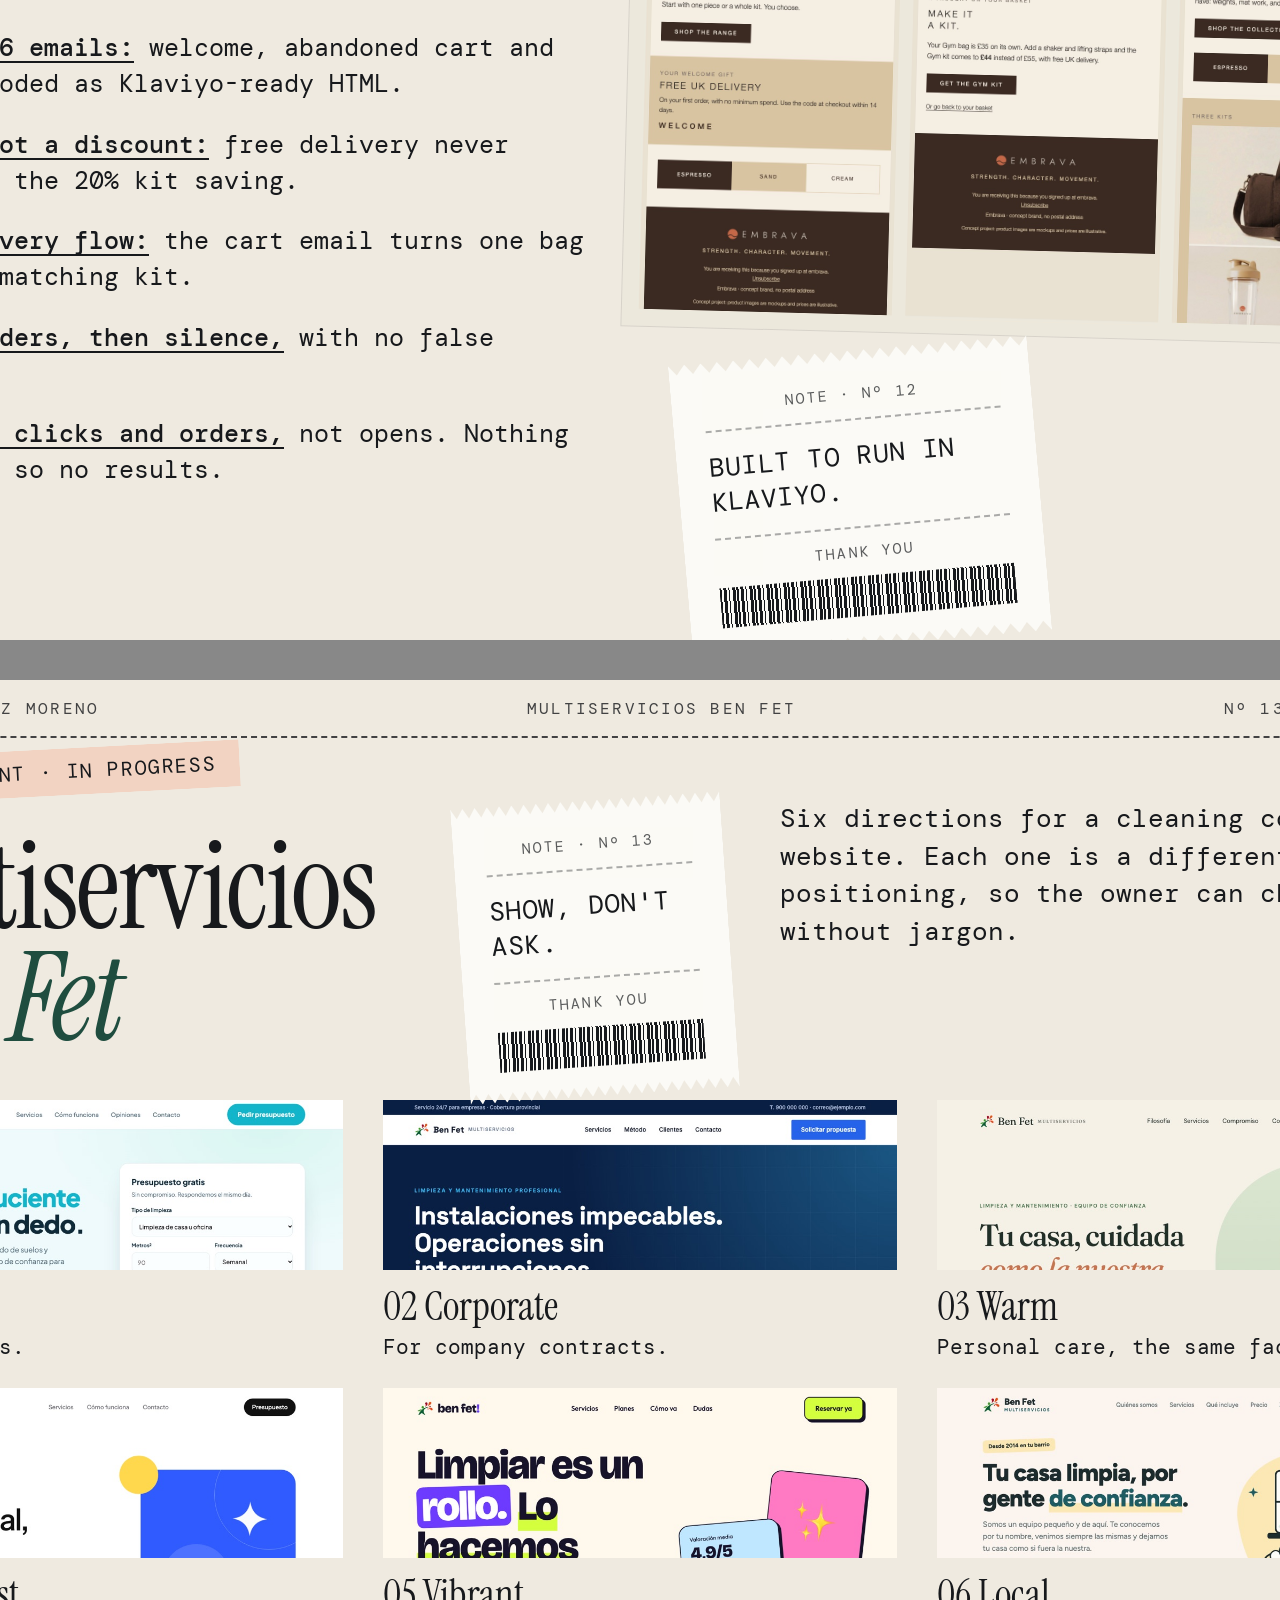
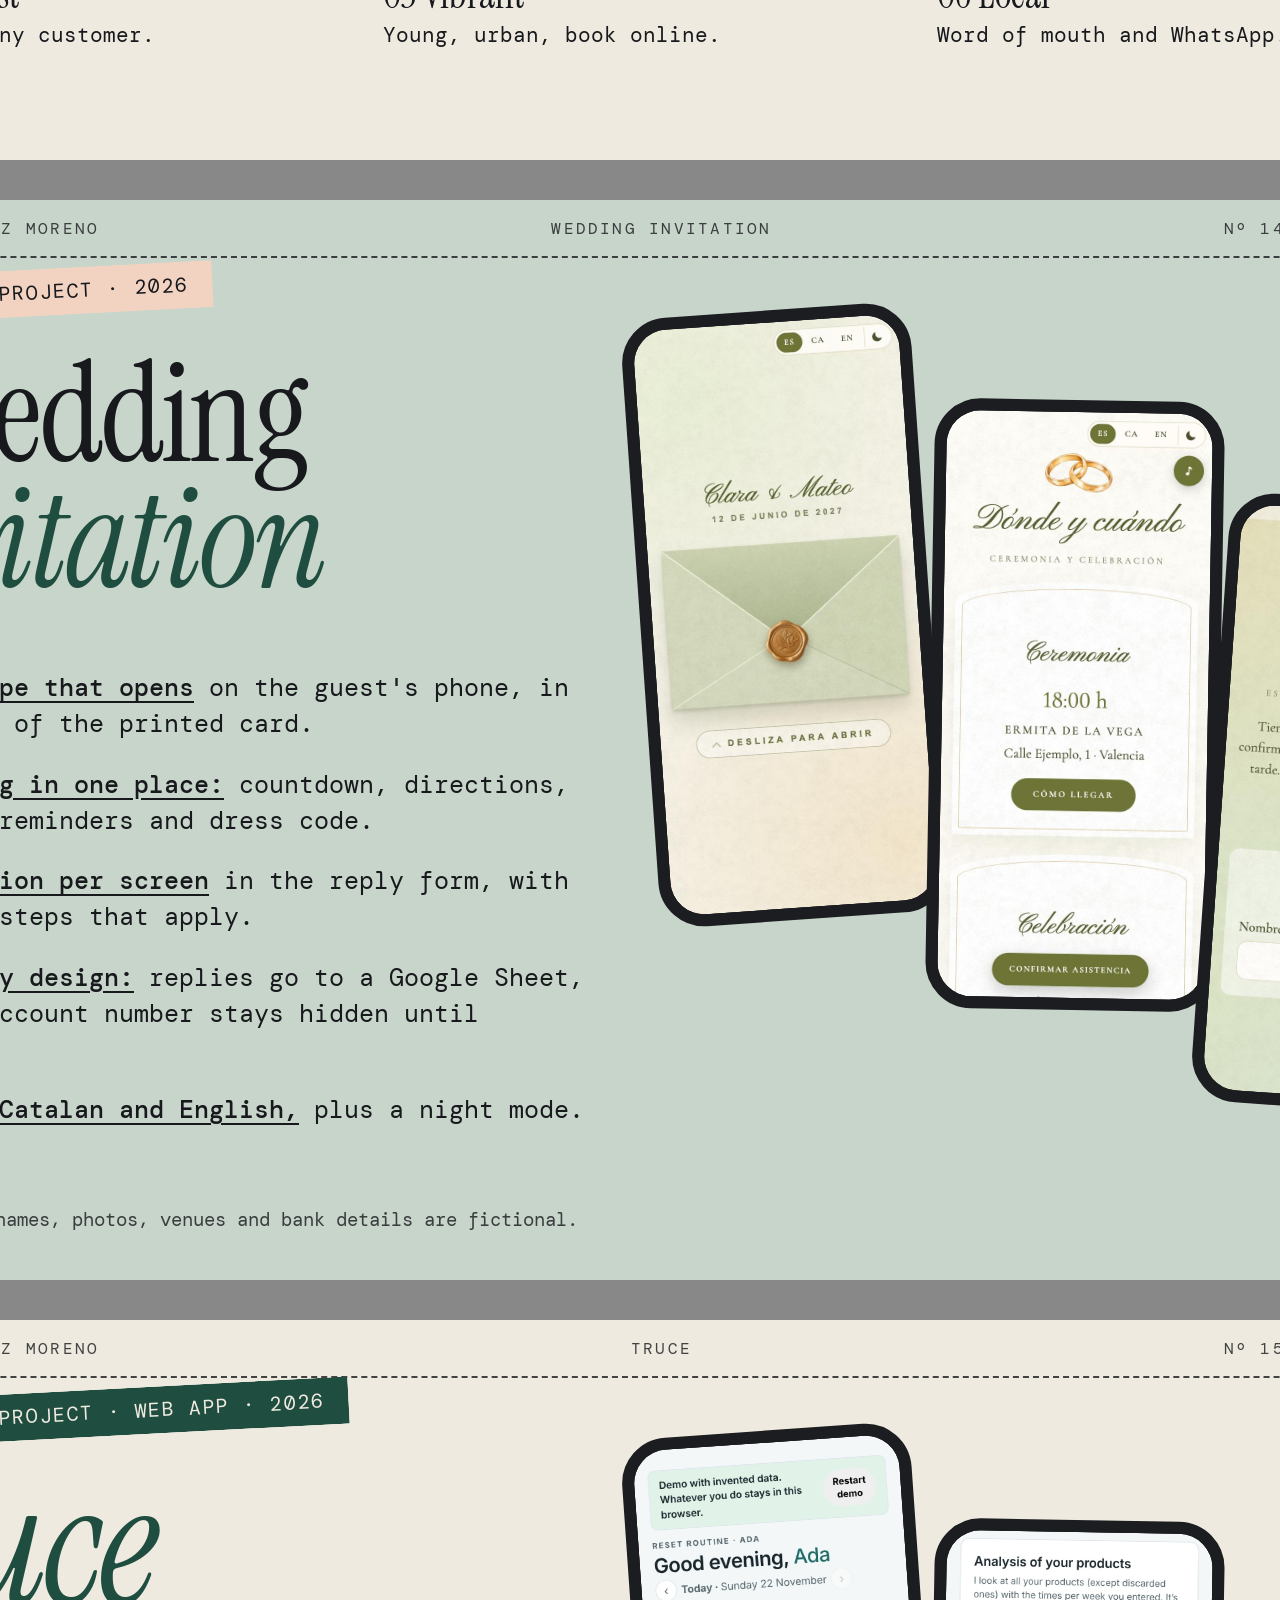
==== commit f968927a: "Añade el caso de email marketing de Embrava a la web y al PDF Nueva sección en el caso de Embrava, e" ====
--- a/deck/portfolio-deck.html
+++ b/deck/portfolio-deck.html
@@ -714,7 +714,7 @@
 
 <!-- 01 · Cover -->
 <section class="slide bg-cream">
-  <div class="topbar"><span>Andrea Martinez Moreno</span><span>Marketing portfolio</span><span class="order">Nº 01 / 15 <i class="barcode"></i></span></div>
+  <div class="topbar"><span>Andrea Martinez Moreno</span><span>Marketing portfolio</span><span class="order">Nº 01 / 16 <i class="barcode"></i></span></div>
 
   <div class="tape tape-green" style="top:120px;left:150px;transform:rotate(-2deg)">Marketing portfolio · 2026</div>
 
@@ -746,7 +746,7 @@
 
 <!-- 02 · About -->
 <section class="slide bg-green">
-  <div class="topbar"><span>Andrea Martinez Moreno</span><span>Digital marketer</span><span class="order">Nº 02 / 15 <i class="barcode"></i></span></div>
+  <div class="topbar"><span>Andrea Martinez Moreno</span><span>Digital marketer</span><span class="order">Nº 02 / 16 <i class="barcode"></i></span></div>
 
   <h2 class="display about-name">Andrea<br>Martinez<br>Moreno</h2>
 
@@ -792,7 +792,7 @@
 
 <!-- 03 · What I do -->
 <section class="slide bg-green">
-  <div class="topbar"><span>Andrea Martinez Moreno</span><span>What I do</span><span class="order">Nº 03 / 15 <i class="barcode"></i></span></div>
+  <div class="topbar"><span>Andrea Martinez Moreno</span><span>What I do</span><span class="order">Nº 03 / 16 <i class="barcode"></i></span></div>
 
   <div class="services">
     <article class="service">
@@ -820,7 +820,7 @@
 
 <!-- 04 · Background & skills -->
 <section class="slide bg-cream">
-  <div class="topbar"><span>Andrea Martinez Moreno</span><span>Background</span><span class="order">Nº 04 / 15 <i class="barcode"></i></span></div>
+  <div class="topbar"><span>Andrea Martinez Moreno</span><span>Background</span><span class="order">Nº 04 / 16 <i class="barcode"></i></span></div>
 
   <h2 class="display bg-title">Both sides<br>of the <em>counter</em></h2>
 
@@ -871,7 +871,7 @@
 
 <!-- 05 · Peluquería Moreno · overview -->
 <section class="slide bg-cream">
-  <div class="topbar"><span>Andrea Martinez Moreno</span><span>Peluquería Moreno</span><span class="order">Nº 05 / 15 <i class="barcode"></i></span></div>
+  <div class="topbar"><span>Andrea Martinez Moreno</span><span>Peluquería Moreno</span><span class="order">Nº 05 / 16 <i class="barcode"></i></span></div>
 
   <h2 class="display cs-title">Peluquería<br><em>Moreno</em></h2>
   <div class="tape tape-green" style="top:70px;left:150px;transform:rotate(-3deg)">Real client · Live · 2026</div>
@@ -912,7 +912,7 @@
 
 <!-- 06 · Peluquería Moreno · quiz -->
 <section class="slide bg-sage">
-  <div class="topbar"><span>Andrea Martinez Moreno</span><span>Peluquería Moreno</span><span class="order">Nº 06 / 15 <i class="barcode"></i></span></div>
+  <div class="topbar"><span>Andrea Martinez Moreno</span><span>Peluquería Moreno</span><span class="order">Nº 06 / 16 <i class="barcode"></i></span></div>
 
   <h2 class="display cs-title" style="font-size:150px">The hair<br><em>quiz</em></h2>
   <div class="tape" style="top:70px;left:150px;transform:rotate(-3deg)">Lead magnet</div>
@@ -945,7 +945,7 @@
 
 <!-- 07 · Peluquería Moreno · Instagram grid -->
 <section class="slide bg-cream">
-  <div class="topbar"><span>Andrea Martinez Moreno</span><span>Peluquería Moreno</span><span class="order">Nº 07 / 15 <i class="barcode"></i></span></div>
+  <div class="topbar"><span>Andrea Martinez Moreno</span><span>Peluquería Moreno</span><span class="order">Nº 07 / 16 <i class="barcode"></i></span></div>
 
   <h2 class="display cs-title" style="font-size:150px">Instagram<br><em>from zero</em></h2>
   <div class="tape tape-green" style="top:70px;left:150px;transform:rotate(-3deg)">Social media · Oct 2026</div>
@@ -991,7 +991,7 @@
 
 <!-- 08 · Peluquería Moreno · Stories -->
 <section class="slide bg-sage">
-  <div class="topbar"><span>Andrea Martinez Moreno</span><span>Peluquería Moreno</span><span class="order">Nº 08 / 15 <i class="barcode"></i></span></div>
+  <div class="topbar"><span>Andrea Martinez Moreno</span><span>Peluquería Moreno</span><span class="order">Nº 08 / 16 <i class="barcode"></i></span></div>
 
   <h2 class="display cs-title" style="font-size:150px">Stories<br><em>that sell</em></h2>
   <div class="tape" style="top:70px;left:150px;transform:rotate(-3deg)">Product series</div>
@@ -1021,7 +1021,7 @@
 
 <!-- 09 · Peluquería Moreno · Data -->
 <section class="slide bg-green">
-  <div class="topbar"><span>Andrea Martinez Moreno</span><span>Peluquería Moreno</span><span class="order">Nº 09 / 15 <i class="barcode"></i></span></div>
+  <div class="topbar"><span>Andrea Martinez Moreno</span><span>Peluquería Moreno</span><span class="order">Nº 09 / 16 <i class="barcode"></i></span></div>
 
   <h2 class="display cs-title" style="color:var(--cream);font-size:150px">What the<br><em>data</em> says</h2>
   <div class="tape" style="top:70px;left:150px;transform:rotate(-3deg)">Umami · First month</div>
@@ -1055,7 +1055,7 @@
 
 <!-- 10 · Embrava · brand -->
 <section class="slide bg-cream">
-  <div class="topbar"><span>Andrea Martinez Moreno</span><span>Embrava</span><span class="order">Nº 10 / 15 <i class="barcode"></i></span></div>
+  <div class="topbar"><span>Andrea Martinez Moreno</span><span>Embrava</span><span class="order">Nº 10 / 16 <i class="barcode"></i></span></div>
 
   <h2 class="display cs-title"><em>Embrava</em></h2>
   <div class="tape" style="top:70px;left:150px;transform:rotate(-3deg)">Brand &amp; e-commerce · Concept</div>
@@ -1099,7 +1099,7 @@
 
 <!-- 11 · Embrava · store -->
 <section class="slide bg-sage">
-  <div class="topbar"><span>Andrea Martinez Moreno</span><span>Embrava</span><span class="order">Nº 11 / 15 <i class="barcode"></i></span></div>
+  <div class="topbar"><span>Andrea Martinez Moreno</span><span>Embrava</span><span class="order">Nº 11 / 16 <i class="barcode"></i></span></div>
 
   <h2 class="display cs-title" style="font-size:150px">A store that<br><em>sells the set</em></h2>
 
@@ -1122,9 +1122,35 @@
   <div class="tape" style="top:520px;left:960px;transform:rotate(-6deg)">Built to raise order value</div>
 </section>
 
-<!-- 12 · Ben Fet -->
+<!-- 12 · Embrava · email -->
 <section class="slide bg-cream">
-  <div class="topbar"><span>Andrea Martinez Moreno</span><span>Multiservicios Ben Fet</span><span class="order">Nº 12 / 15 <i class="barcode"></i></span></div>
+  <div class="topbar"><span>Andrea Martinez Moreno</span><span>Embrava</span><span class="order">Nº 12 / 16 <i class="barcode"></i></span></div>
+
+  <h2 class="display cs-title" style="font-size:100px">Giving the store<br><em>something to say</em></h2>
+  <div class="tape" style="top:70px;left:150px;transform:rotate(-3deg)">Email marketing · Concept</div>
+
+  <ul class="points" style="position:absolute;top:470px;left:150px;width:760px;gap:24px">
+    <li><b>3 flows, 6 emails:</b> welcome, abandoned cart and launch, coded as Klaviyo-ready HTML.</li>
+    <li><b>A gift, not a discount:</b> free delivery never stacks on the 20% kit saving.</li>
+    <li><b>Kits in every flow:</b> the cart email turns one bag into the matching kit.</li>
+    <li><b>Two reminders, then silence,</b> with no false urgency.</li>
+    <li><b>Judged on clicks and orders,</b> not opens. Nothing sent yet, so no results.</li>
+  </ul>
+
+  <div class="photo" style="top:110px;right:150px;width:820px;height:666px;transform:rotate(1.5deg)">
+    <img src="../images/embrava-emails.jpg" alt="Three Embrava emails: welcome, abandoned cart and launch">
+  </div>
+  <div class="receipt" style="top:790px;right:560px;width:360px;transform:rotate(-5deg)">
+    <p class="r-head">Note · Nº 12</p>
+    <p class="r-text">Built to run in Klaviyo.</p>
+    <p class="r-foot">Thank you</p>
+    <i class="barcode"></i>
+  </div>
+</section>
+
+<!-- 13 · Ben Fet -->
+<section class="slide bg-cream">
+  <div class="topbar"><span>Andrea Martinez Moreno</span><span>Multiservicios Ben Fet</span><span class="order">Nº 13 / 16 <i class="barcode"></i></span></div>
 
   <h2 class="display cs-title" style="font-size:124px">Multiservicios<br><em>Ben Fet</em></h2>
   <div class="tape tape-blush" style="top:70px;left:150px;transform:rotate(-3deg)">Real client · In progress</div>
@@ -1142,7 +1168,7 @@
   </div>
 
   <div class="receipt" style="top:120px;left:780px;width:270px;transform:rotate(-4deg)">
-    <p class="r-head">Note · Nº 12</p>
+    <p class="r-head">Note · Nº 13</p>
     <p class="r-text">Show, don't ask.</p>
     <p class="r-foot">Thank you</p>
     <i class="barcode"></i>
@@ -1151,7 +1177,7 @@
 
 <!-- 13 · Wedding invitation -->
 <section class="slide bg-sage">
-  <div class="topbar"><span>Andrea Martinez Moreno</span><span>Wedding invitation</span><span class="order">Nº 13 / 15 <i class="barcode"></i></span></div>
+  <div class="topbar"><span>Andrea Martinez Moreno</span><span>Wedding invitation</span><span class="order">Nº 14 / 16 <i class="barcode"></i></span></div>
 
   <h2 class="display cs-title" style="font-size:140px">A wedding<br><em>invitation</em></h2>
   <div class="tape tape-blush" style="top:70px;left:150px;transform:rotate(-3deg)">Personal project · 2026</div>
@@ -1179,7 +1205,7 @@
 
 <!-- 14 · Truce -->
 <section class="slide bg-cream">
-  <div class="topbar"><span>Andrea Martinez Moreno</span><span>Truce</span><span class="order">Nº 14 / 15 <i class="barcode"></i></span></div>
+  <div class="topbar"><span>Andrea Martinez Moreno</span><span>Truce</span><span class="order">Nº 15 / 16 <i class="barcode"></i></span></div>
 
   <h2 class="display cs-title" style="font-size:170px"><em>Truce</em></h2>
   <div class="tape tape-green" style="top:70px;left:150px;transform:rotate(-3deg)">Personal project · Web app · 2026</div>
@@ -1207,7 +1233,7 @@
 
 <!-- 15 · Contact -->
 <section class="slide bg-green">
-  <div class="topbar"><span>Andrea Martinez Moreno</span><span>Marketing portfolio</span><span class="order">Nº 15 / 15 <i class="barcode"></i></span></div>
+  <div class="topbar"><span>Andrea Martinez Moreno</span><span>Marketing portfolio</span><span class="order">Nº 16 / 16 <i class="barcode"></i></span></div>
 
   <h2 class="display contact-title2">Let's <em>talk.</em></h2>
 
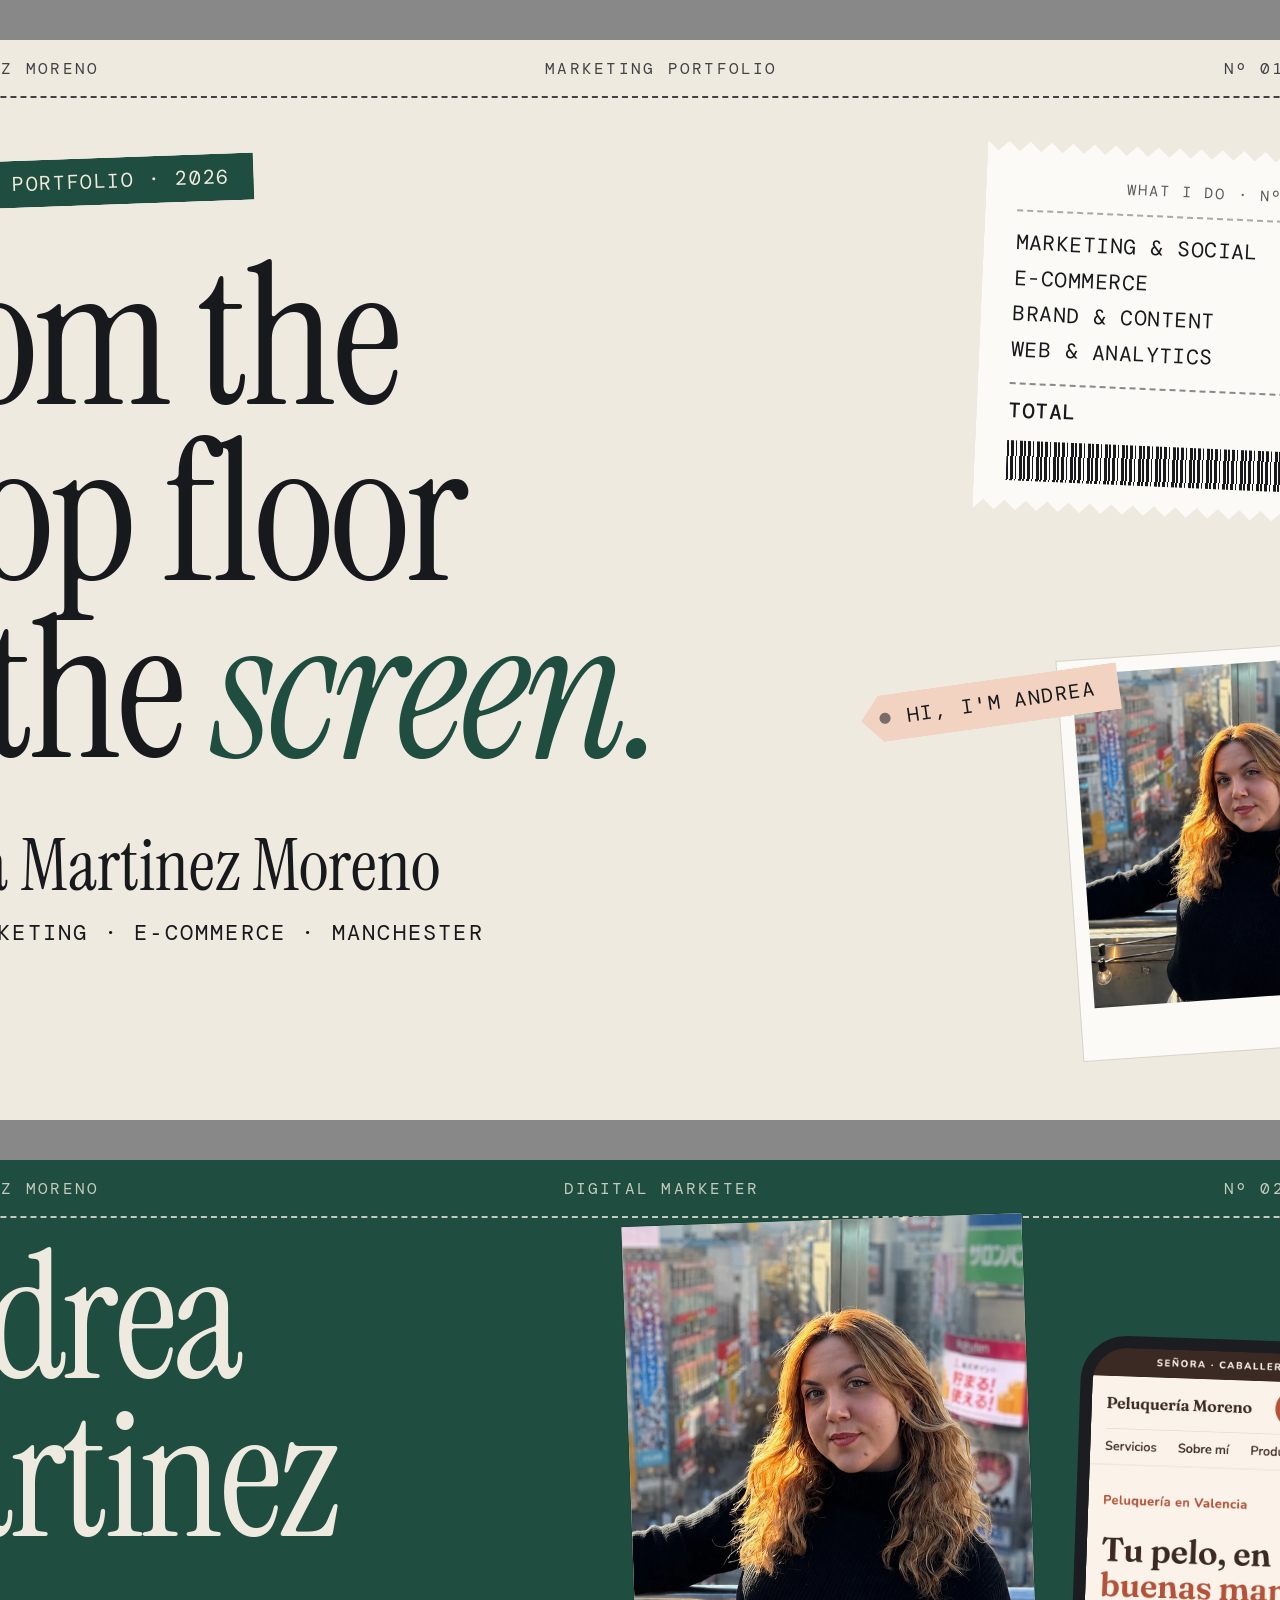
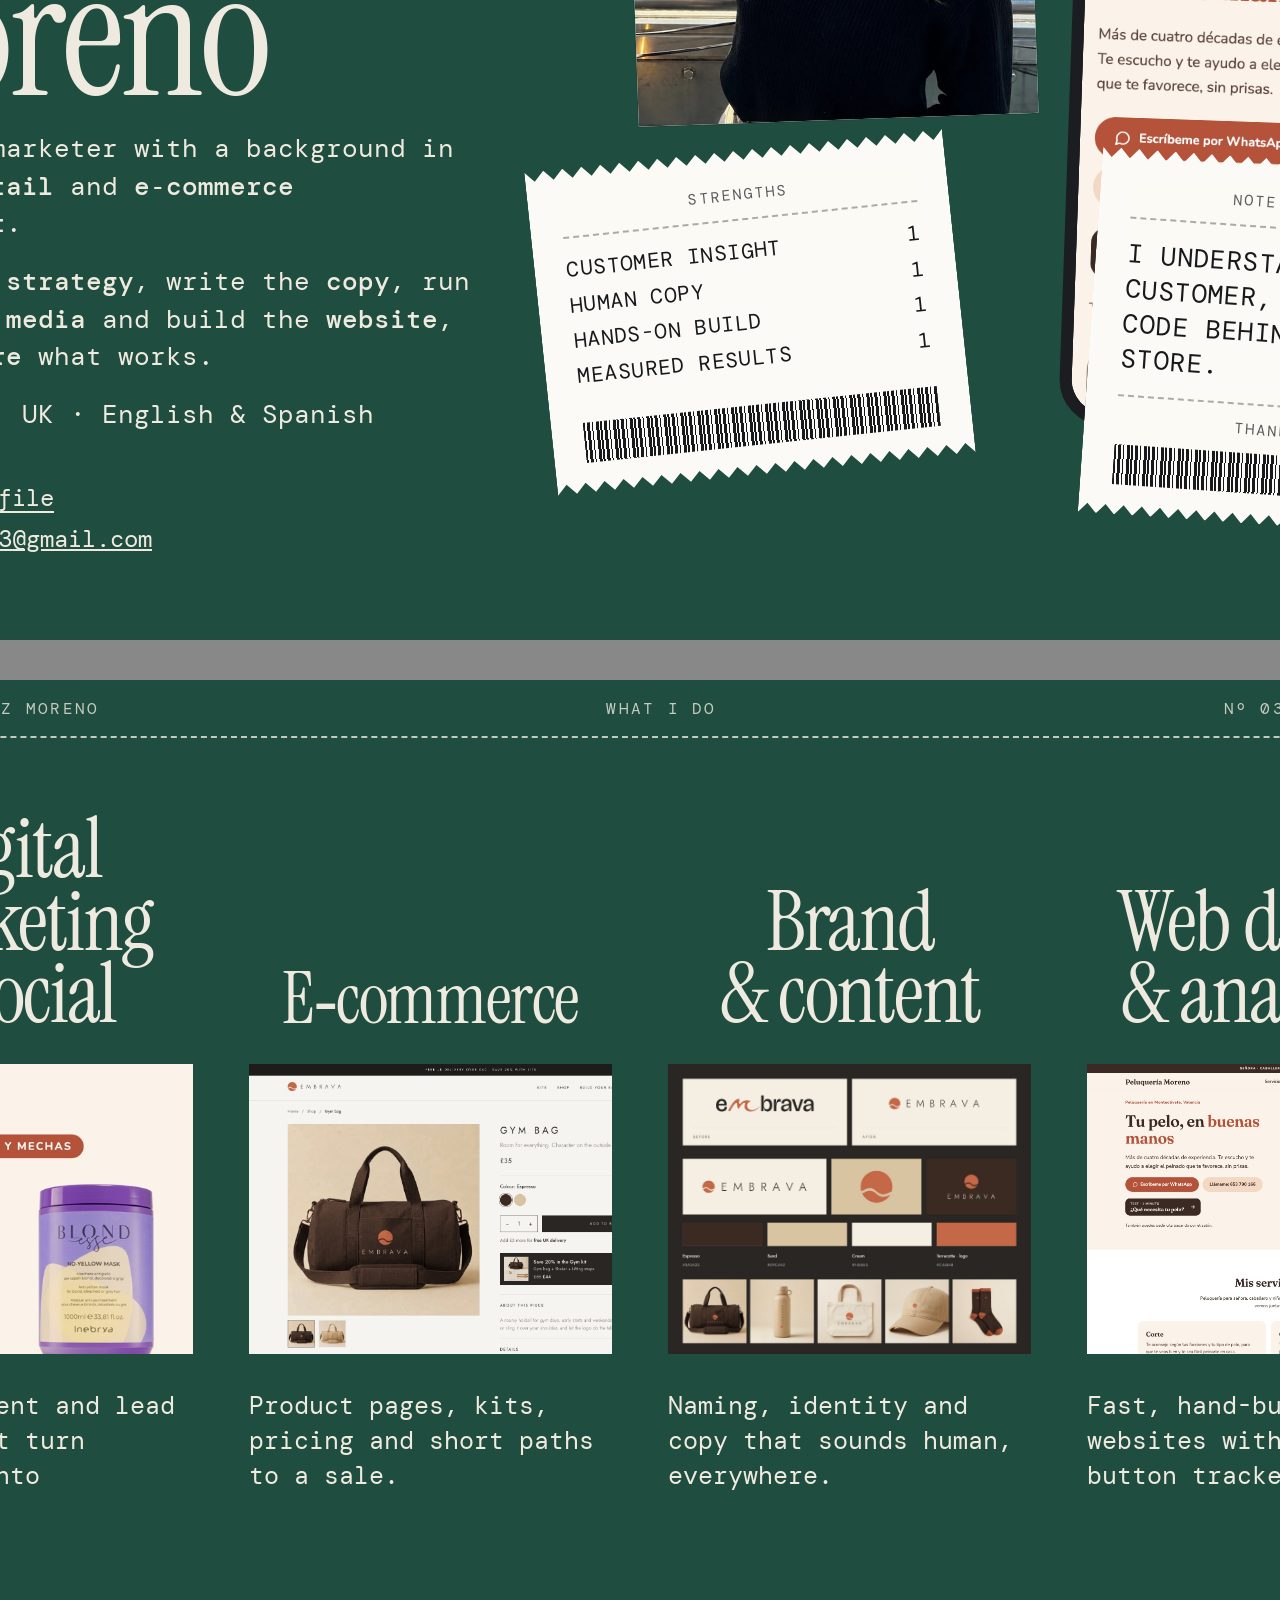
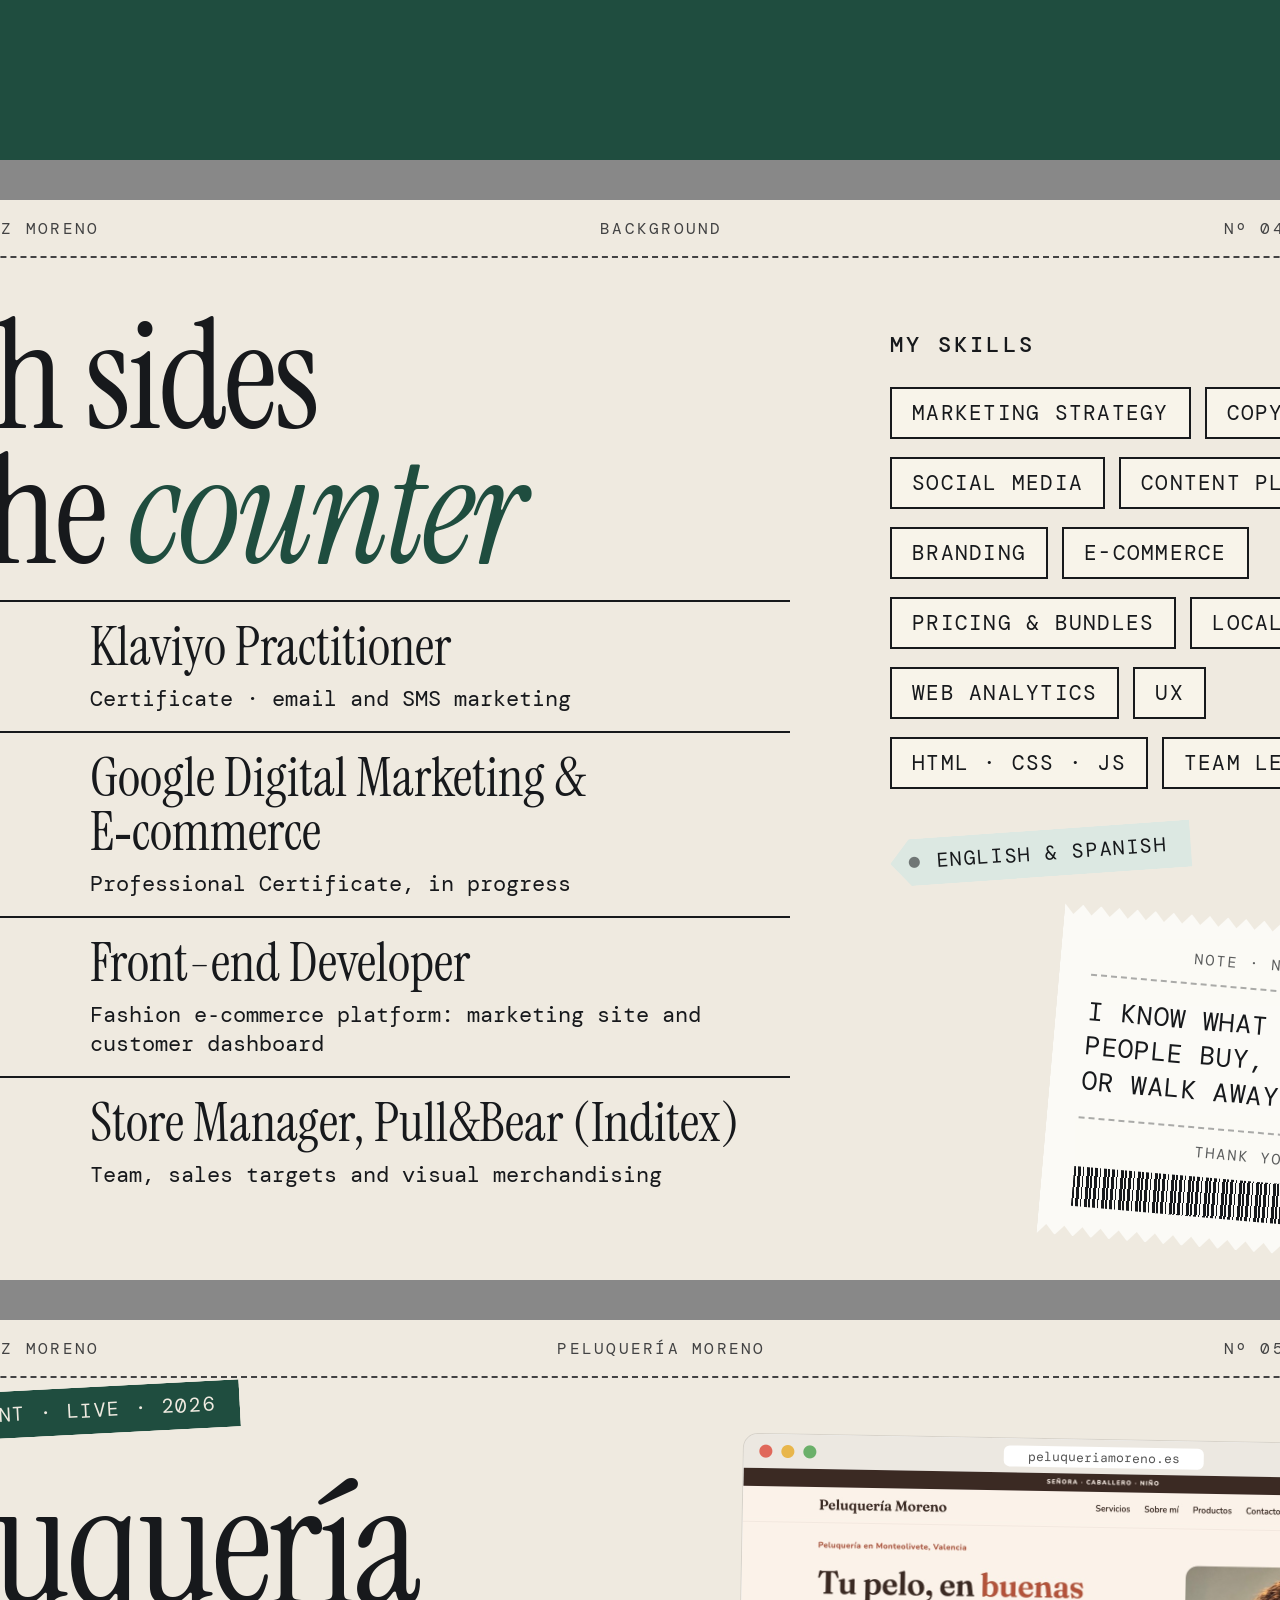
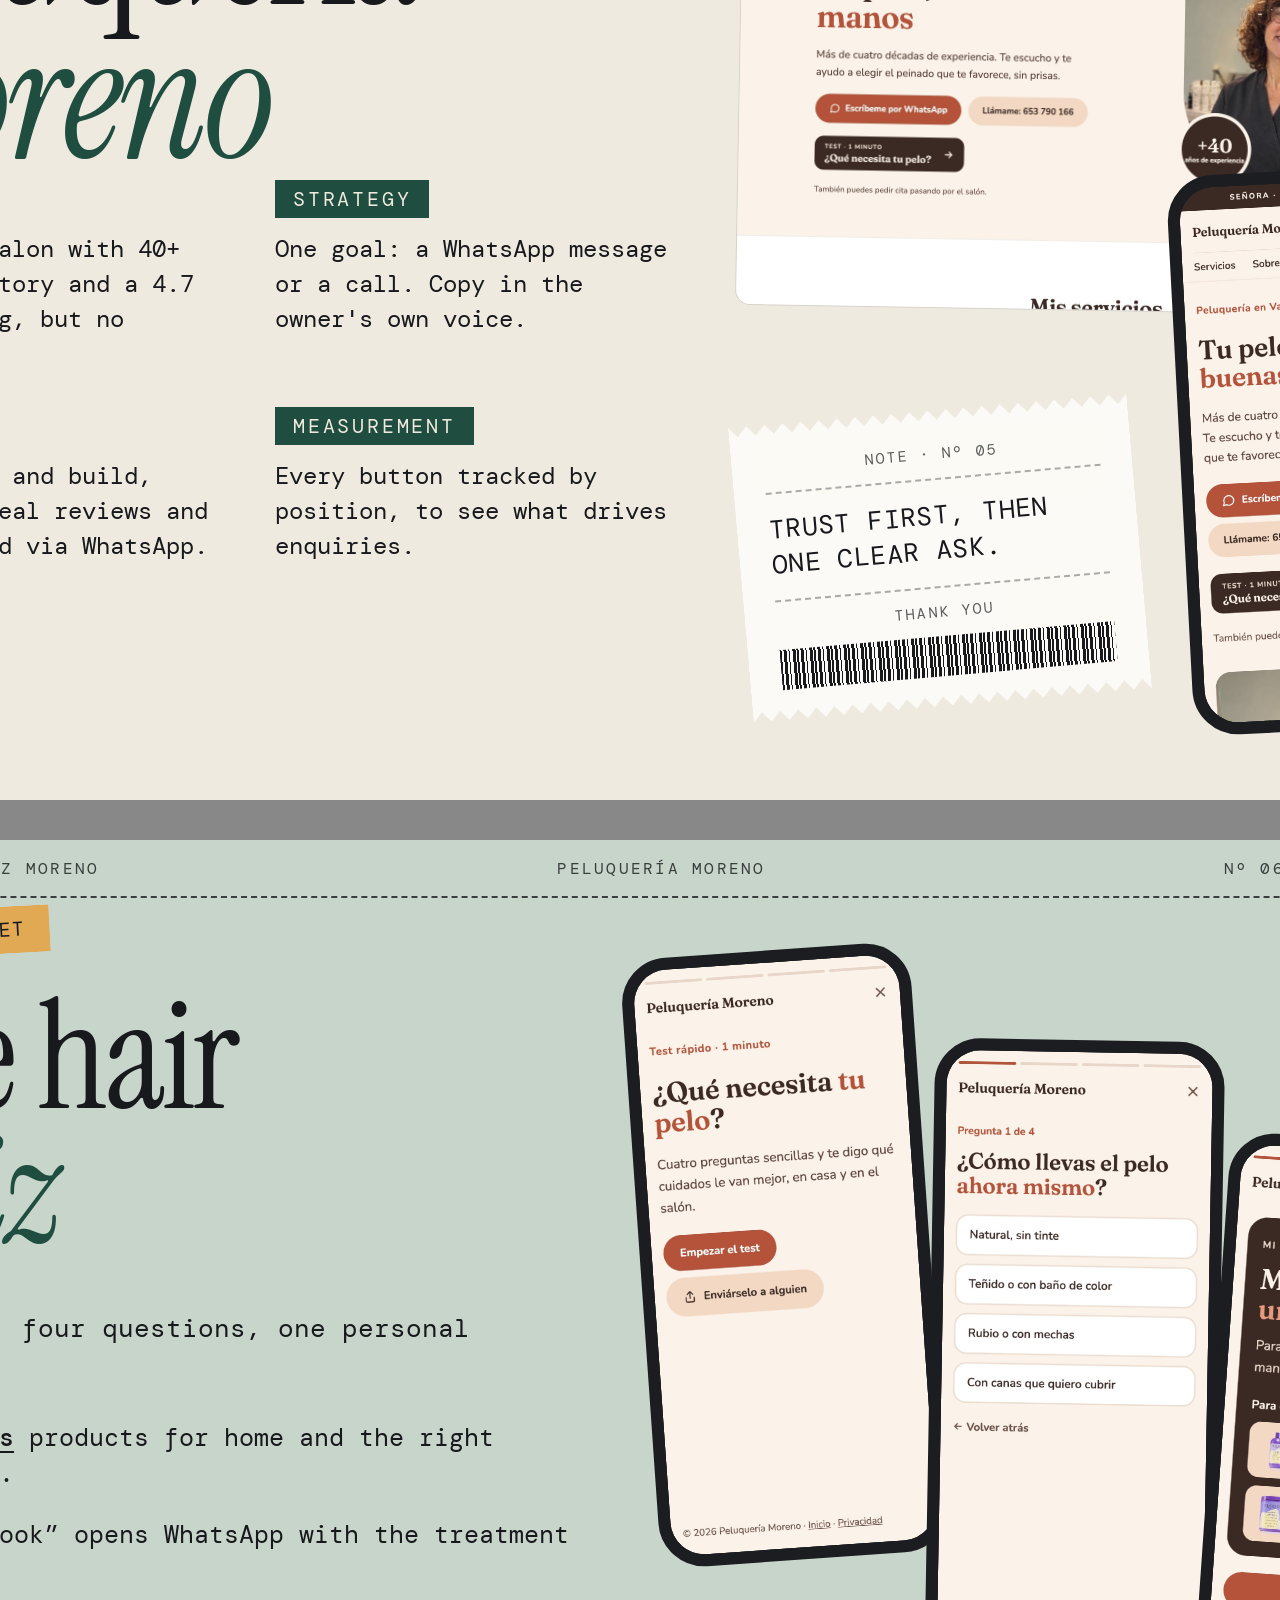
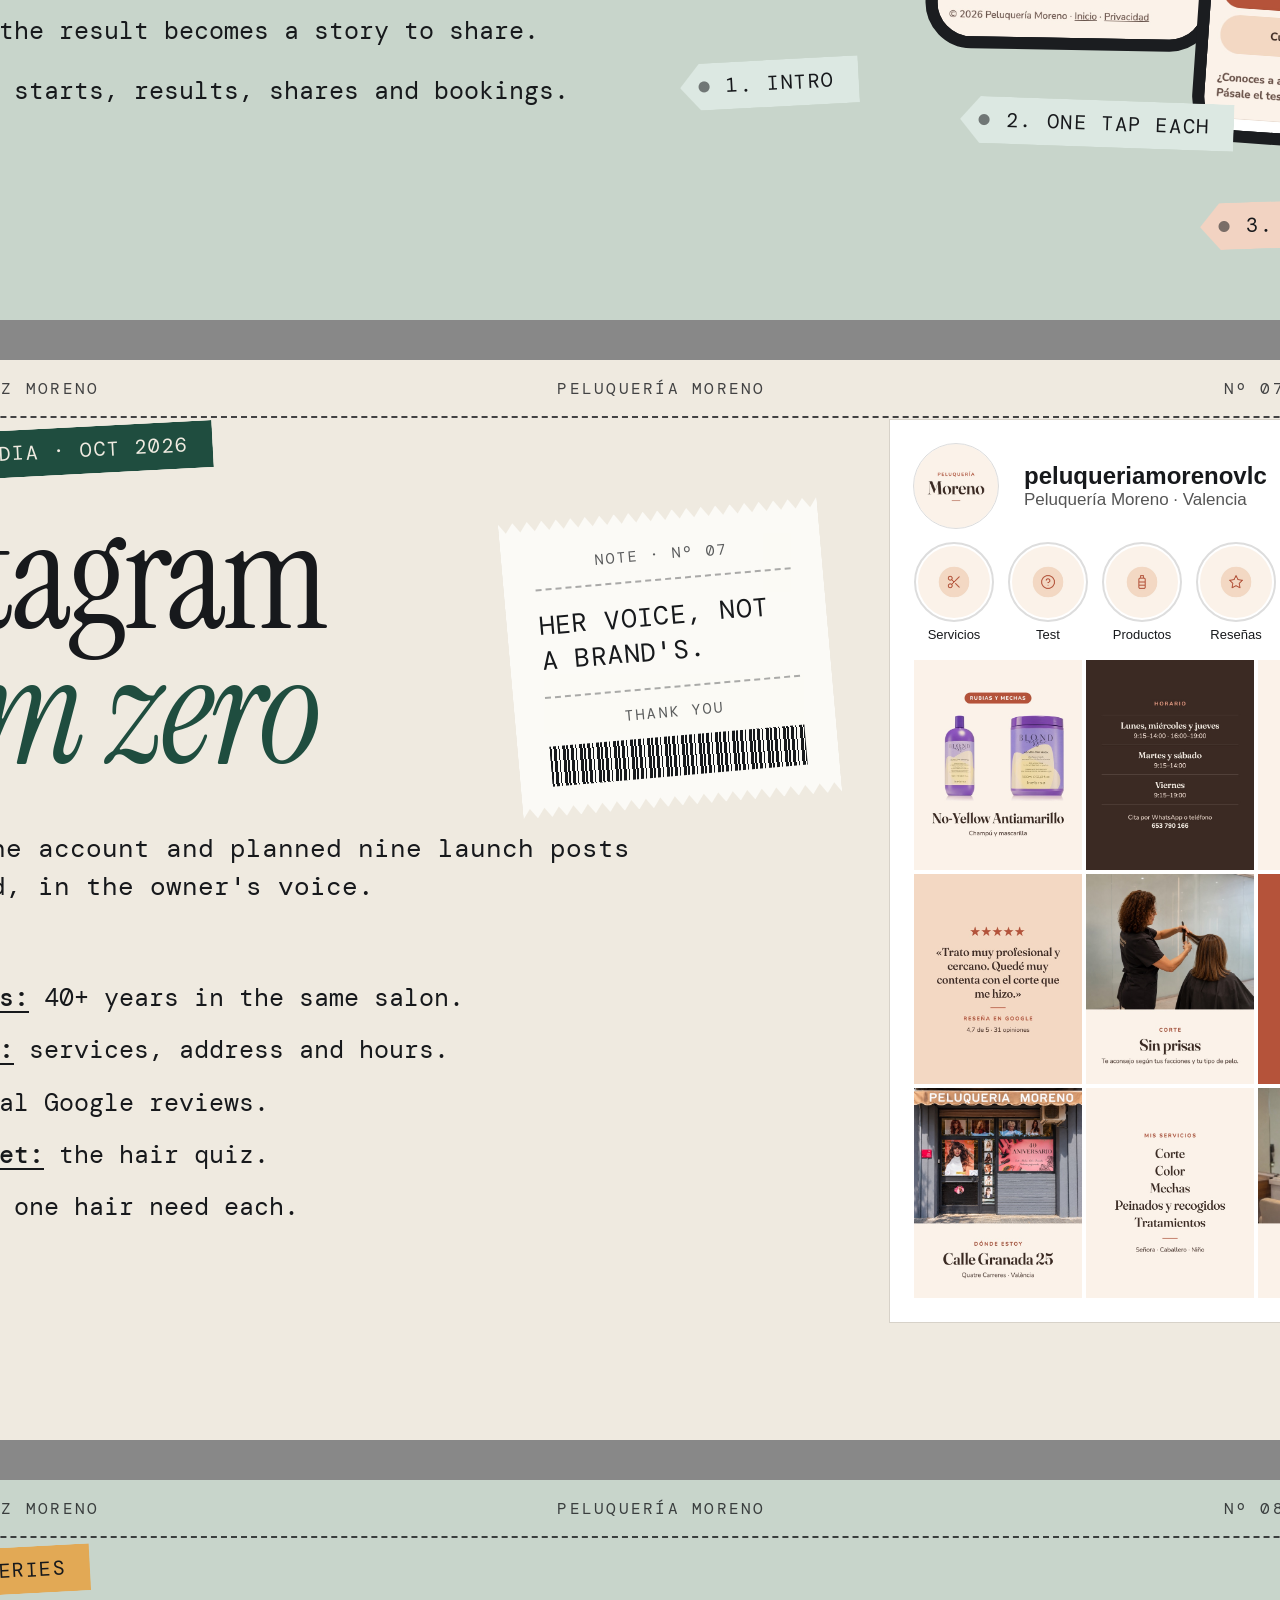
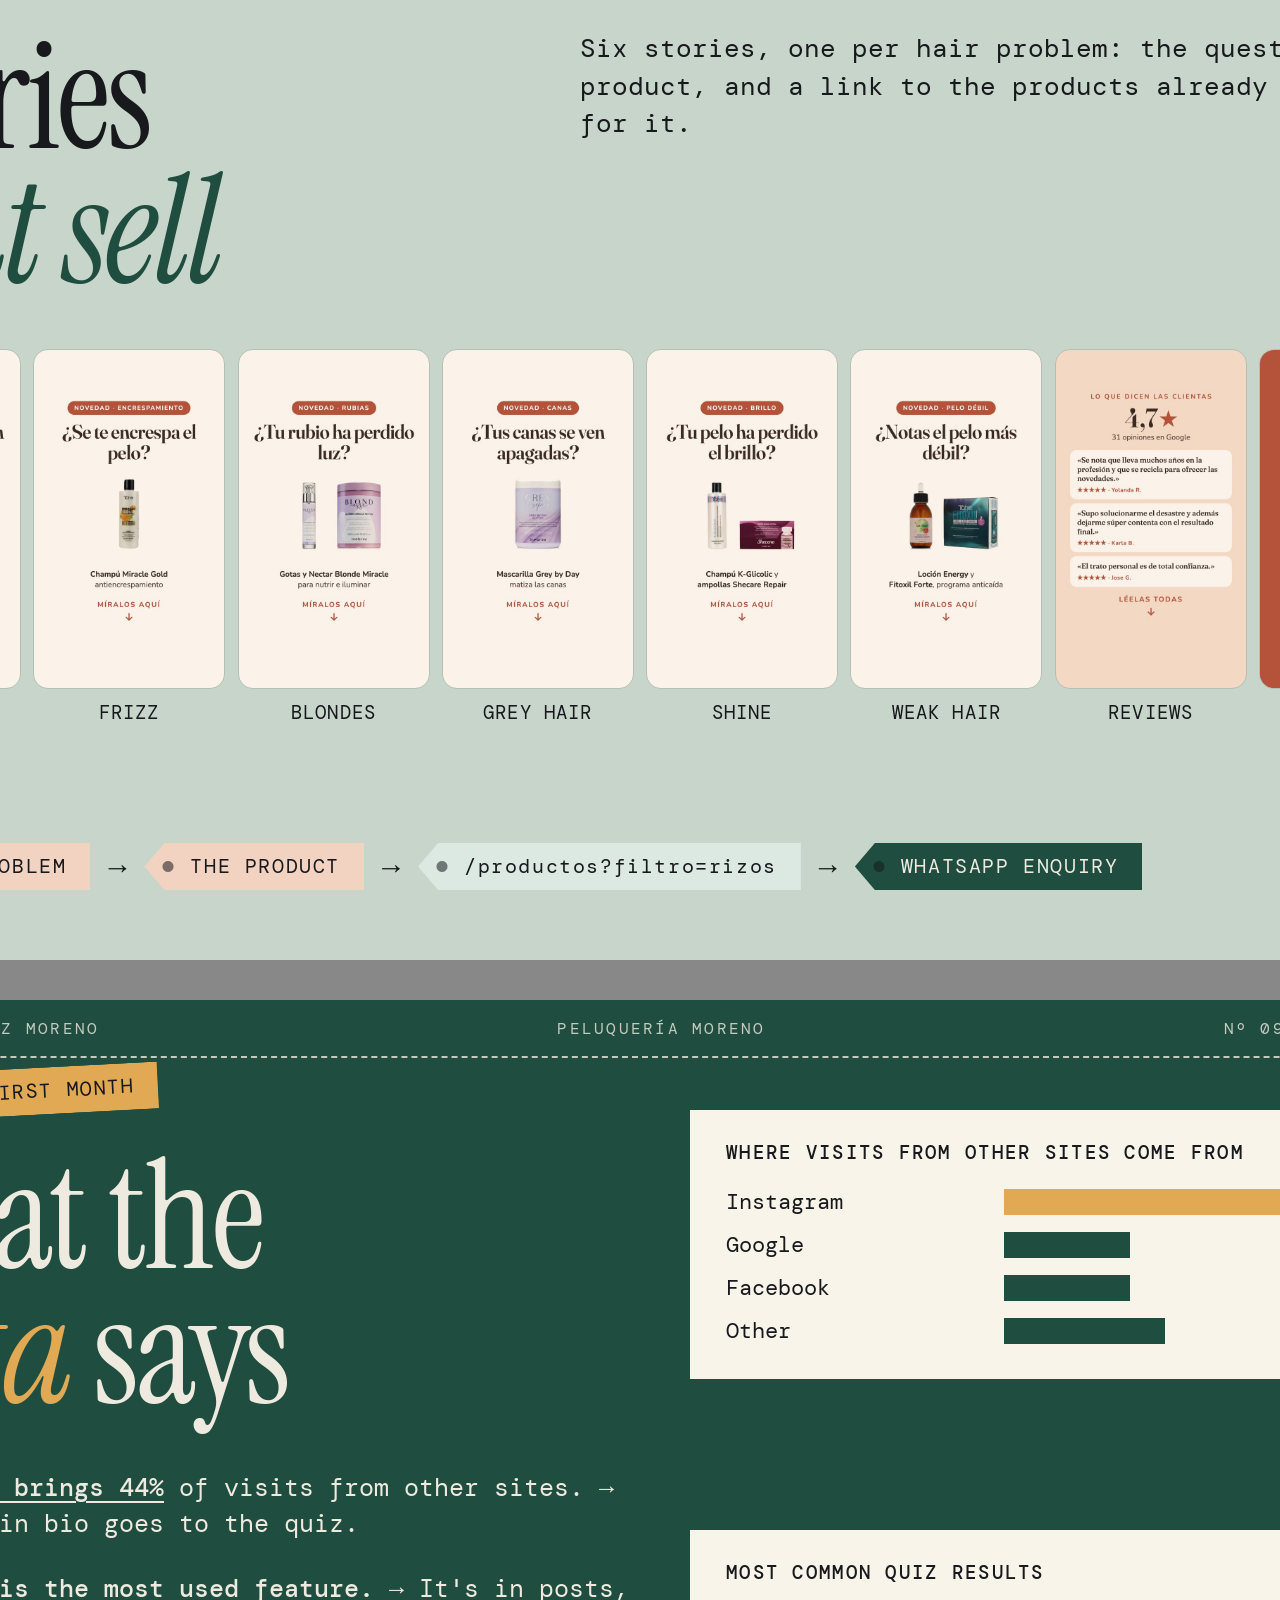
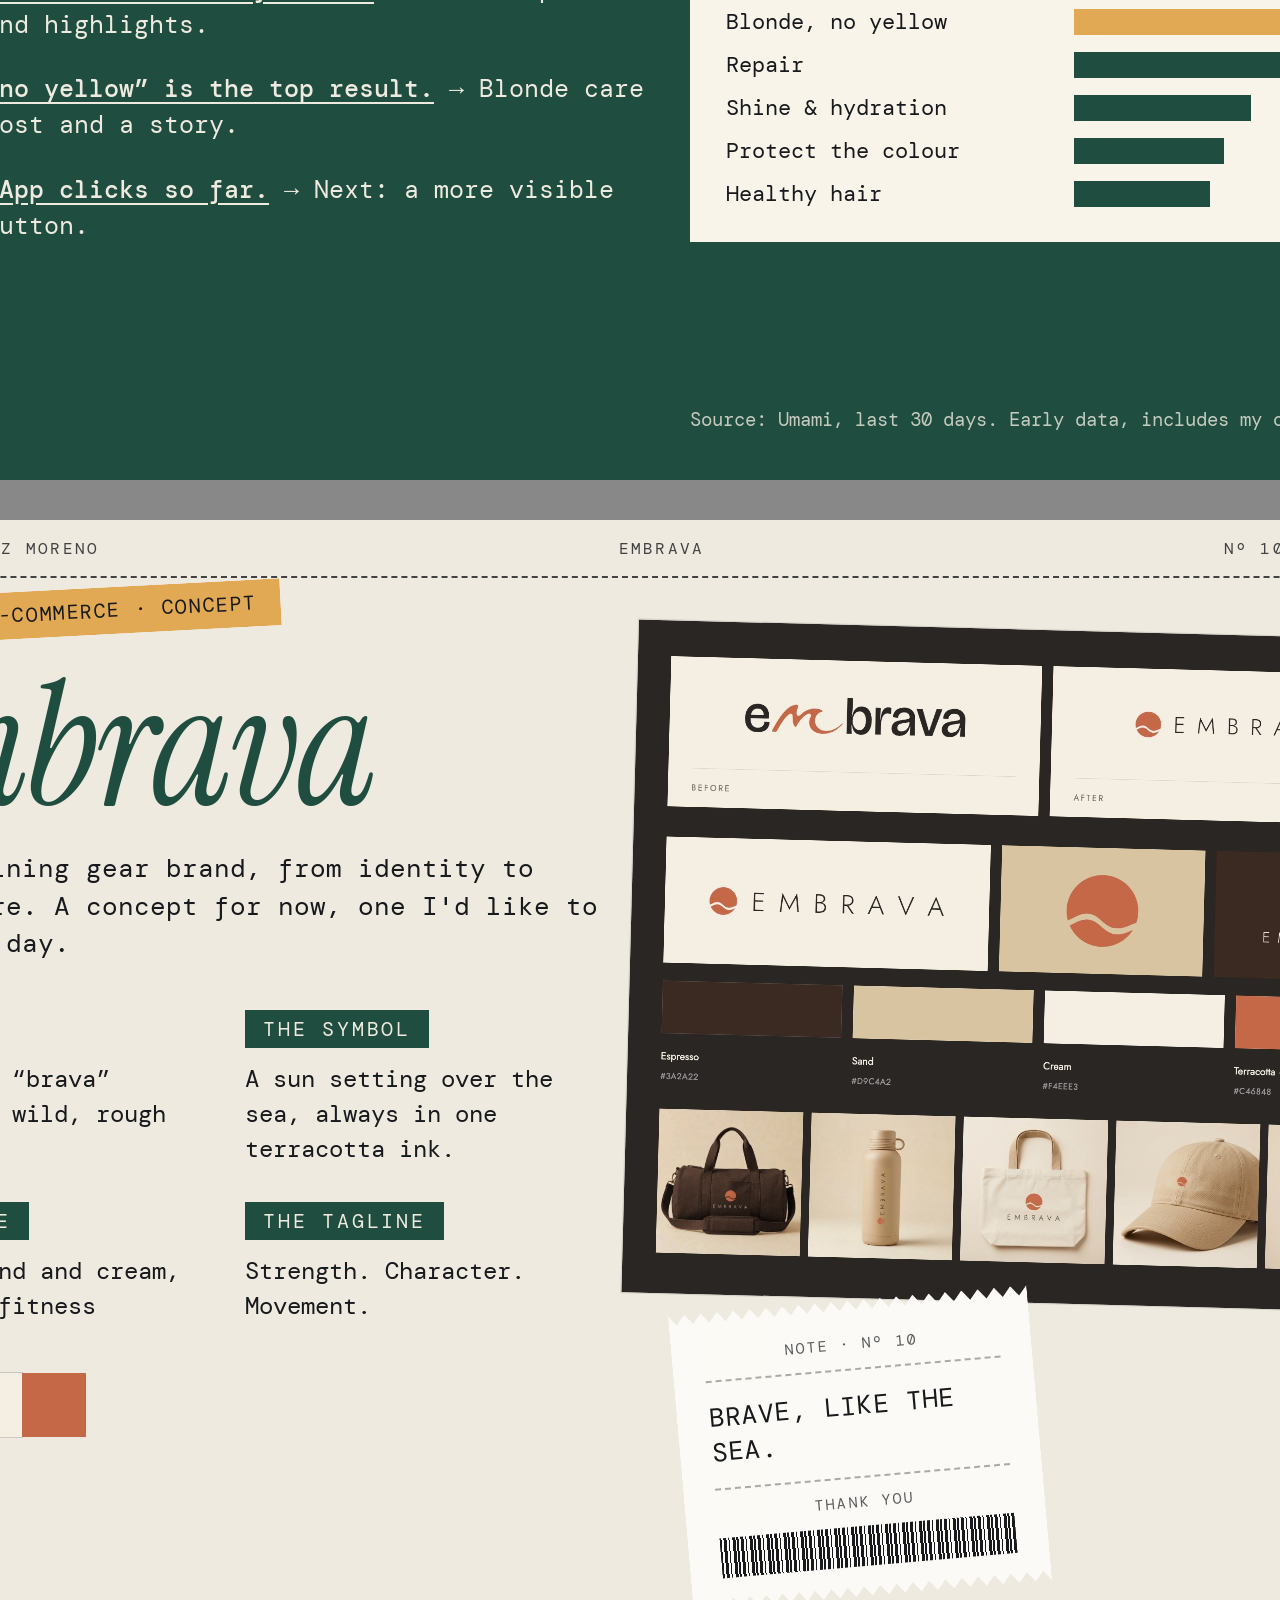
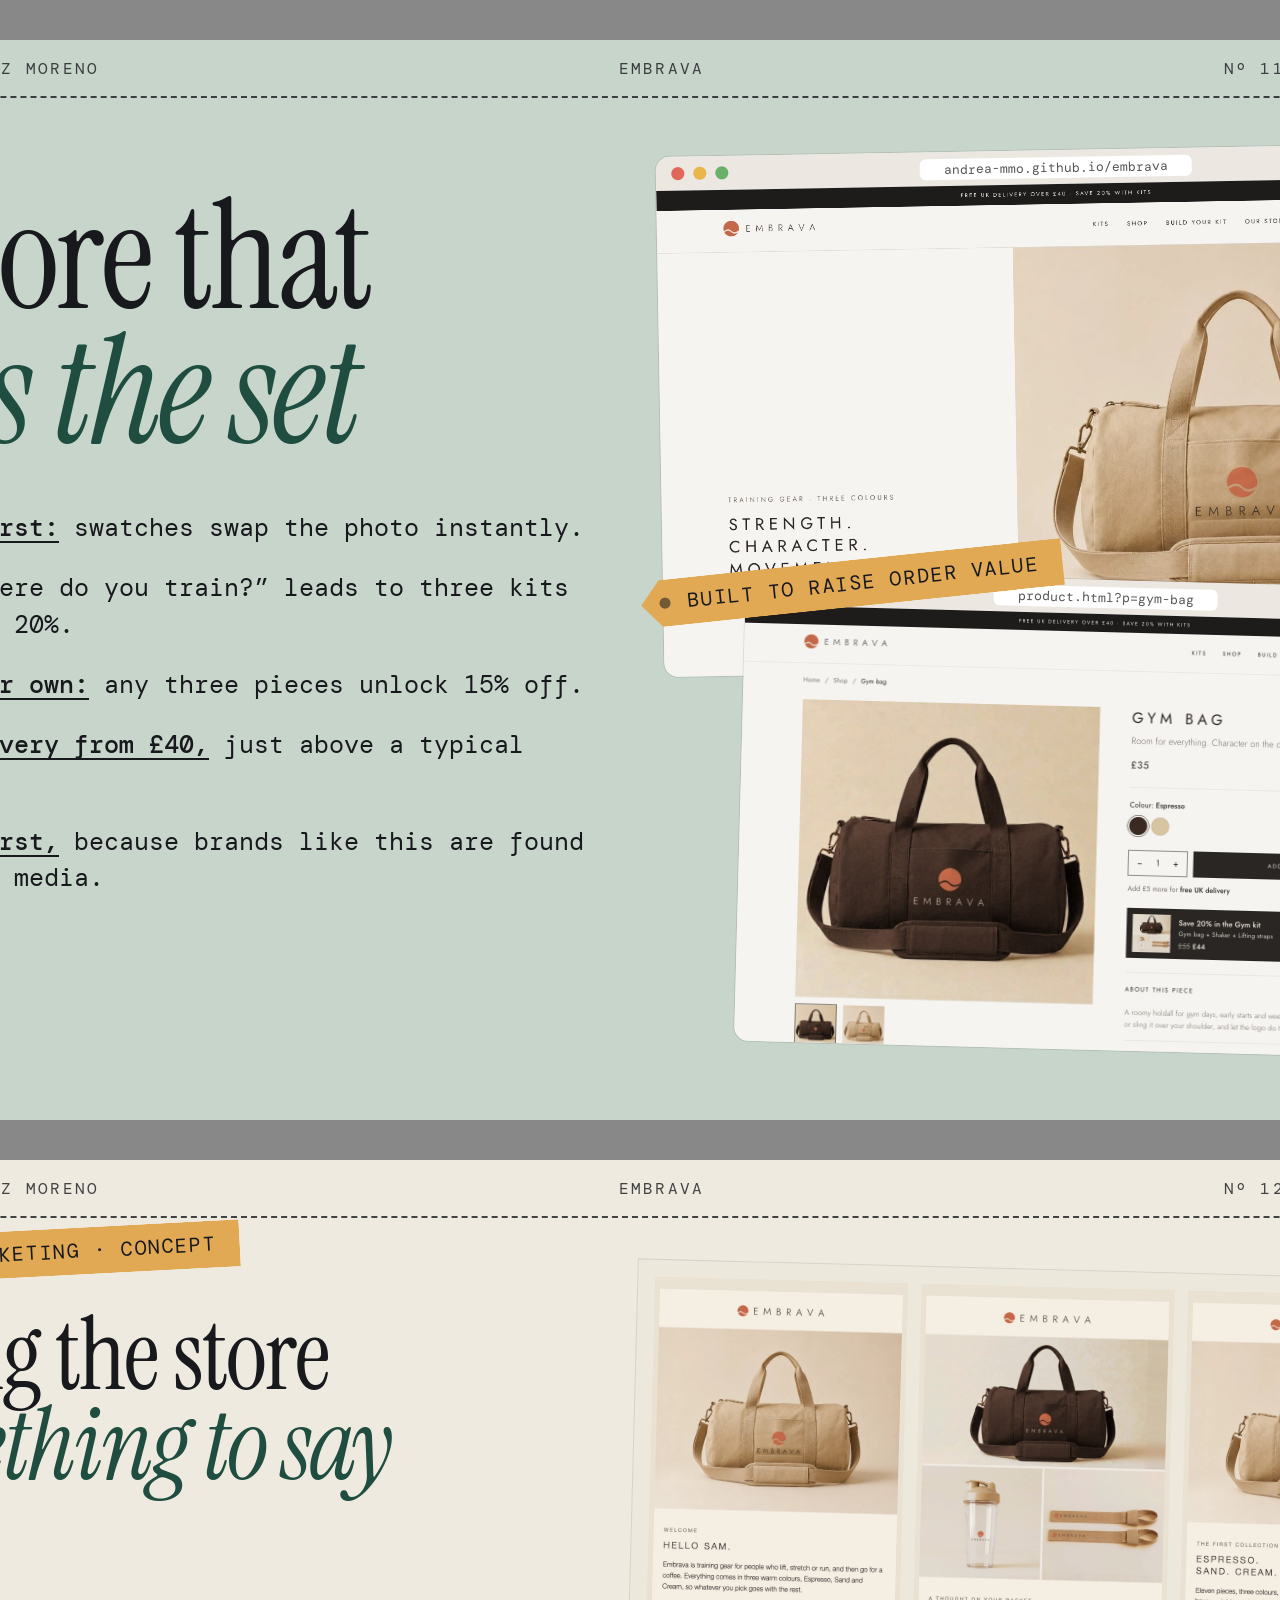
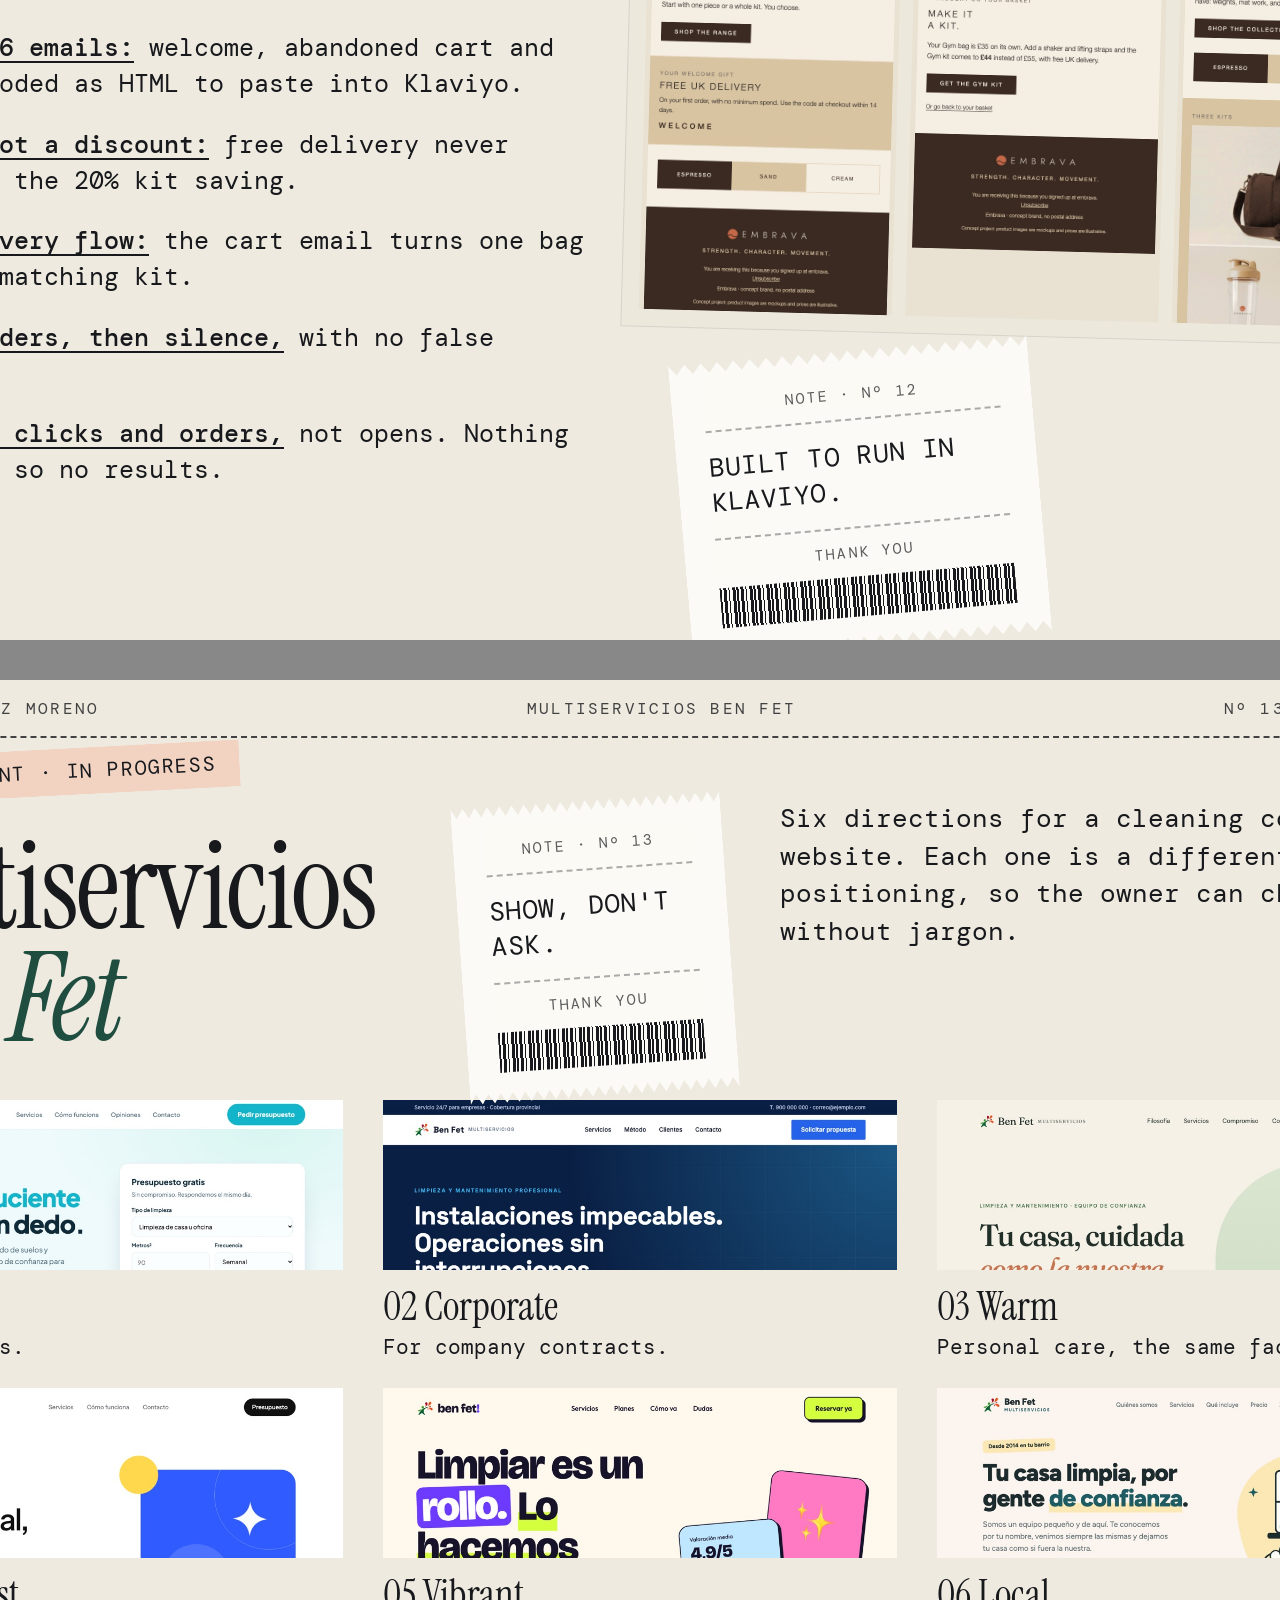
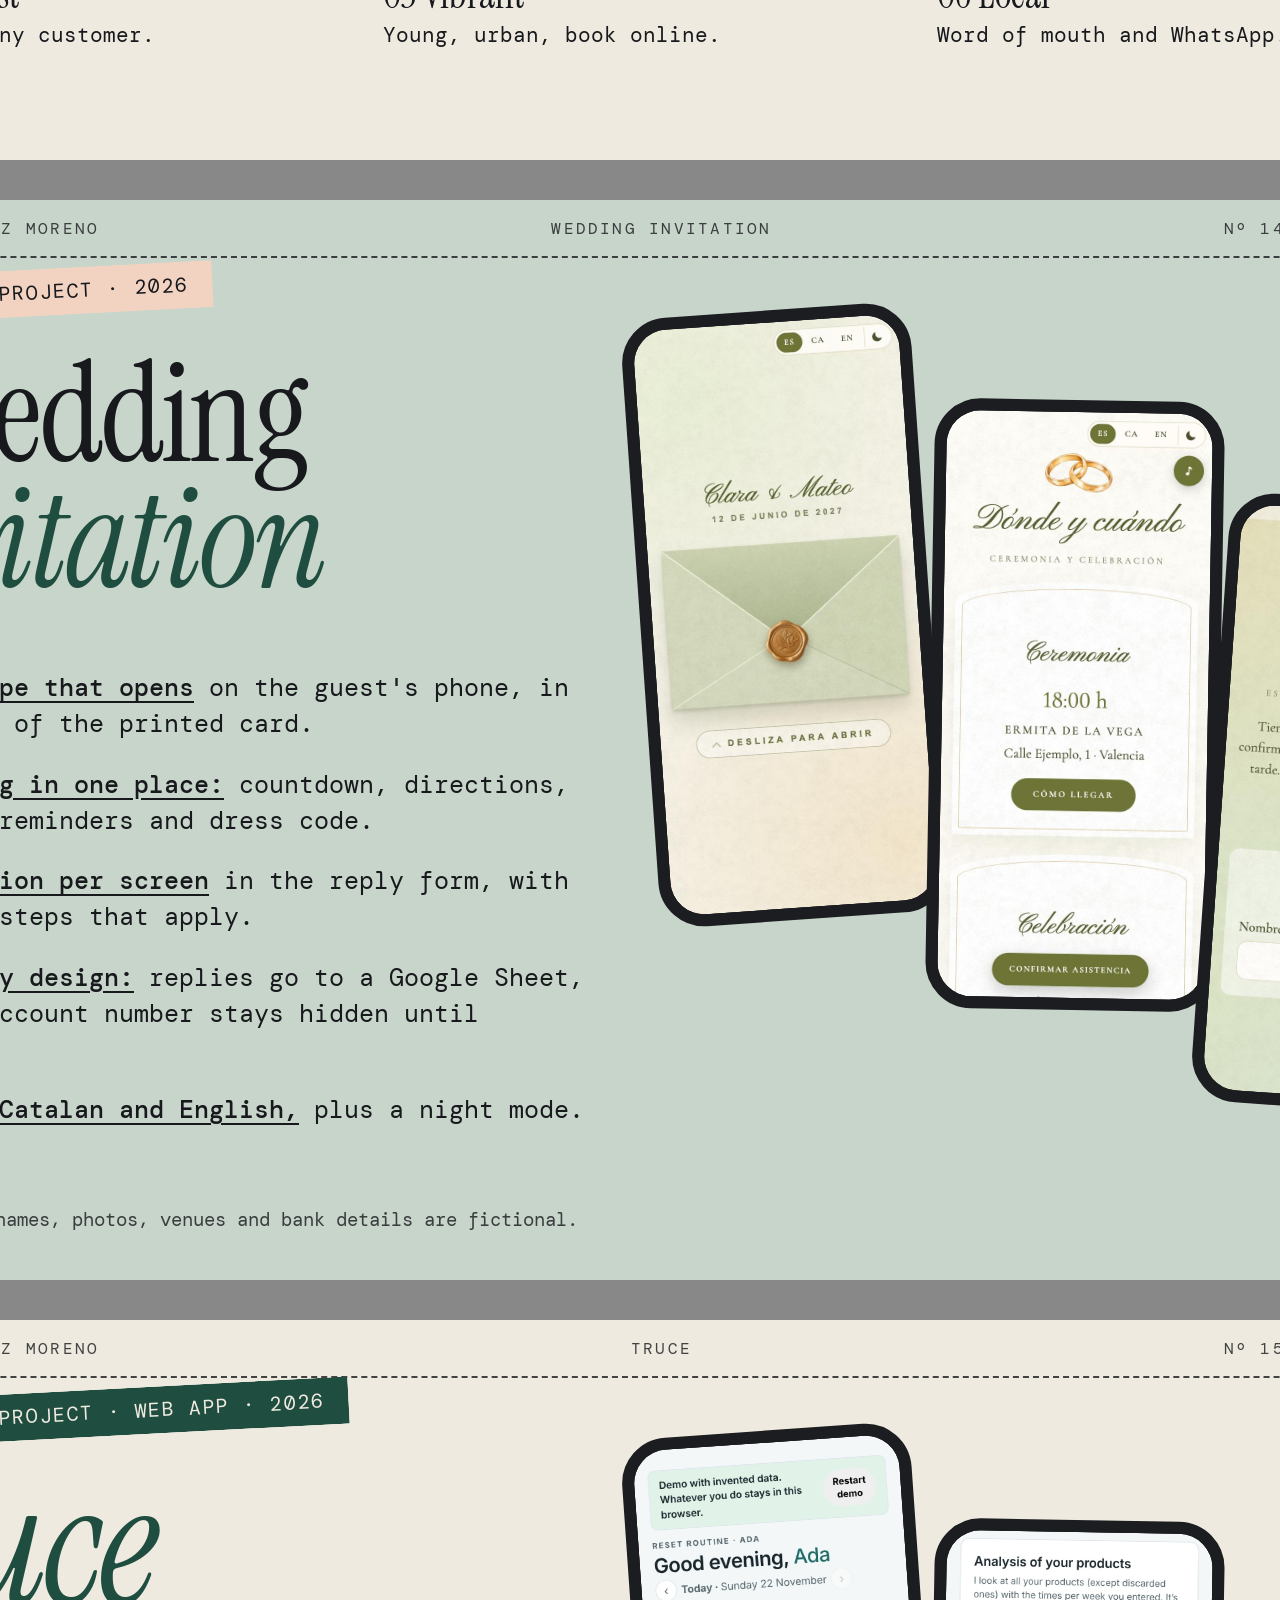
==== commit 90501f2d: "Añade tarjeta propia de los emails de Embrava en la portada y ajusta el texto de Klaviyo en web y PD" ====
--- a/deck/portfolio-deck.html
+++ b/deck/portfolio-deck.html
@@ -1130,7 +1130,7 @@
   <div class="tape" style="top:70px;left:150px;transform:rotate(-3deg)">Email marketing · Concept</div>
 
   <ul class="points" style="position:absolute;top:470px;left:150px;width:760px;gap:24px">
-    <li><b>3 flows, 6 emails:</b> welcome, abandoned cart and launch, coded as Klaviyo-ready HTML.</li>
+    <li><b>3 flows, 6 emails:</b> welcome, abandoned cart and launch, coded as HTML to paste into Klaviyo.</li>
     <li><b>A gift, not a discount:</b> free delivery never stacks on the 20% kit saving.</li>
     <li><b>Kits in every flow:</b> the cart email turns one bag into the matching kit.</li>
     <li><b>Two reminders, then silence,</b> with no false urgency.</li>
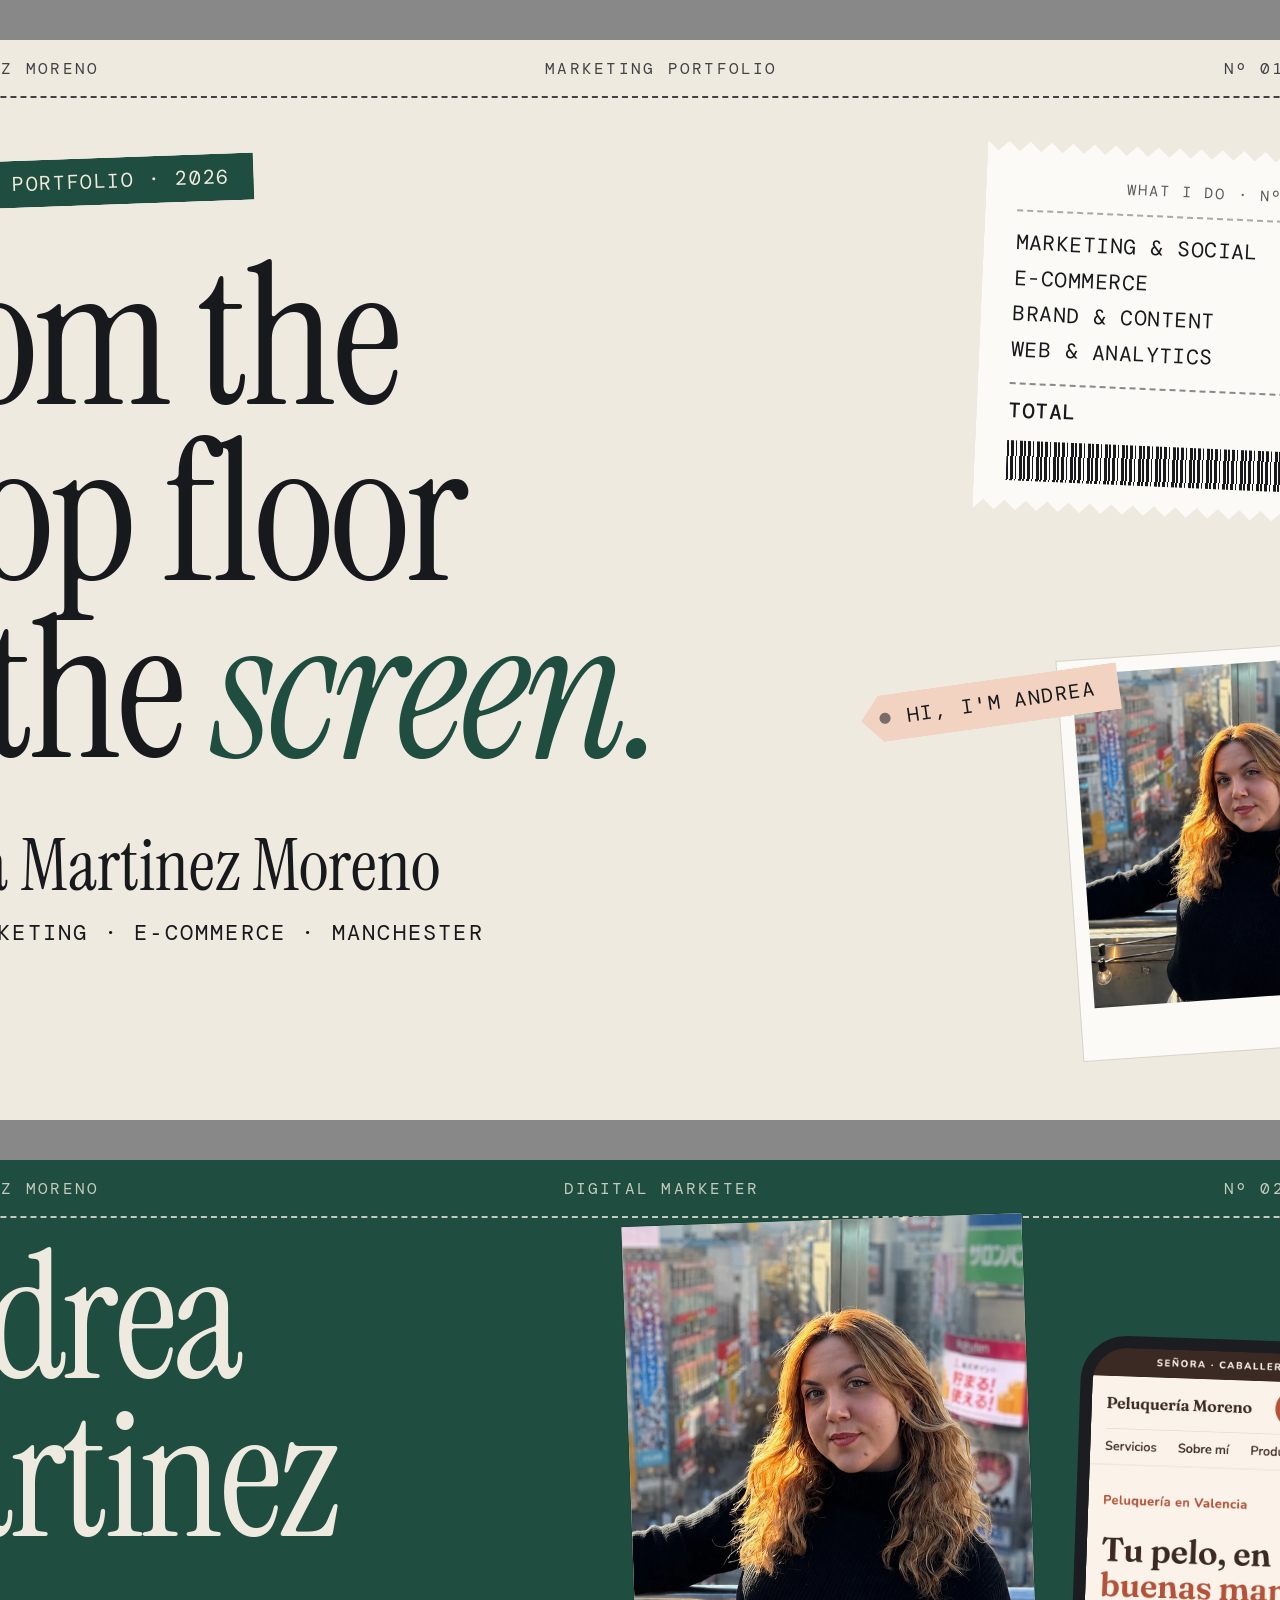
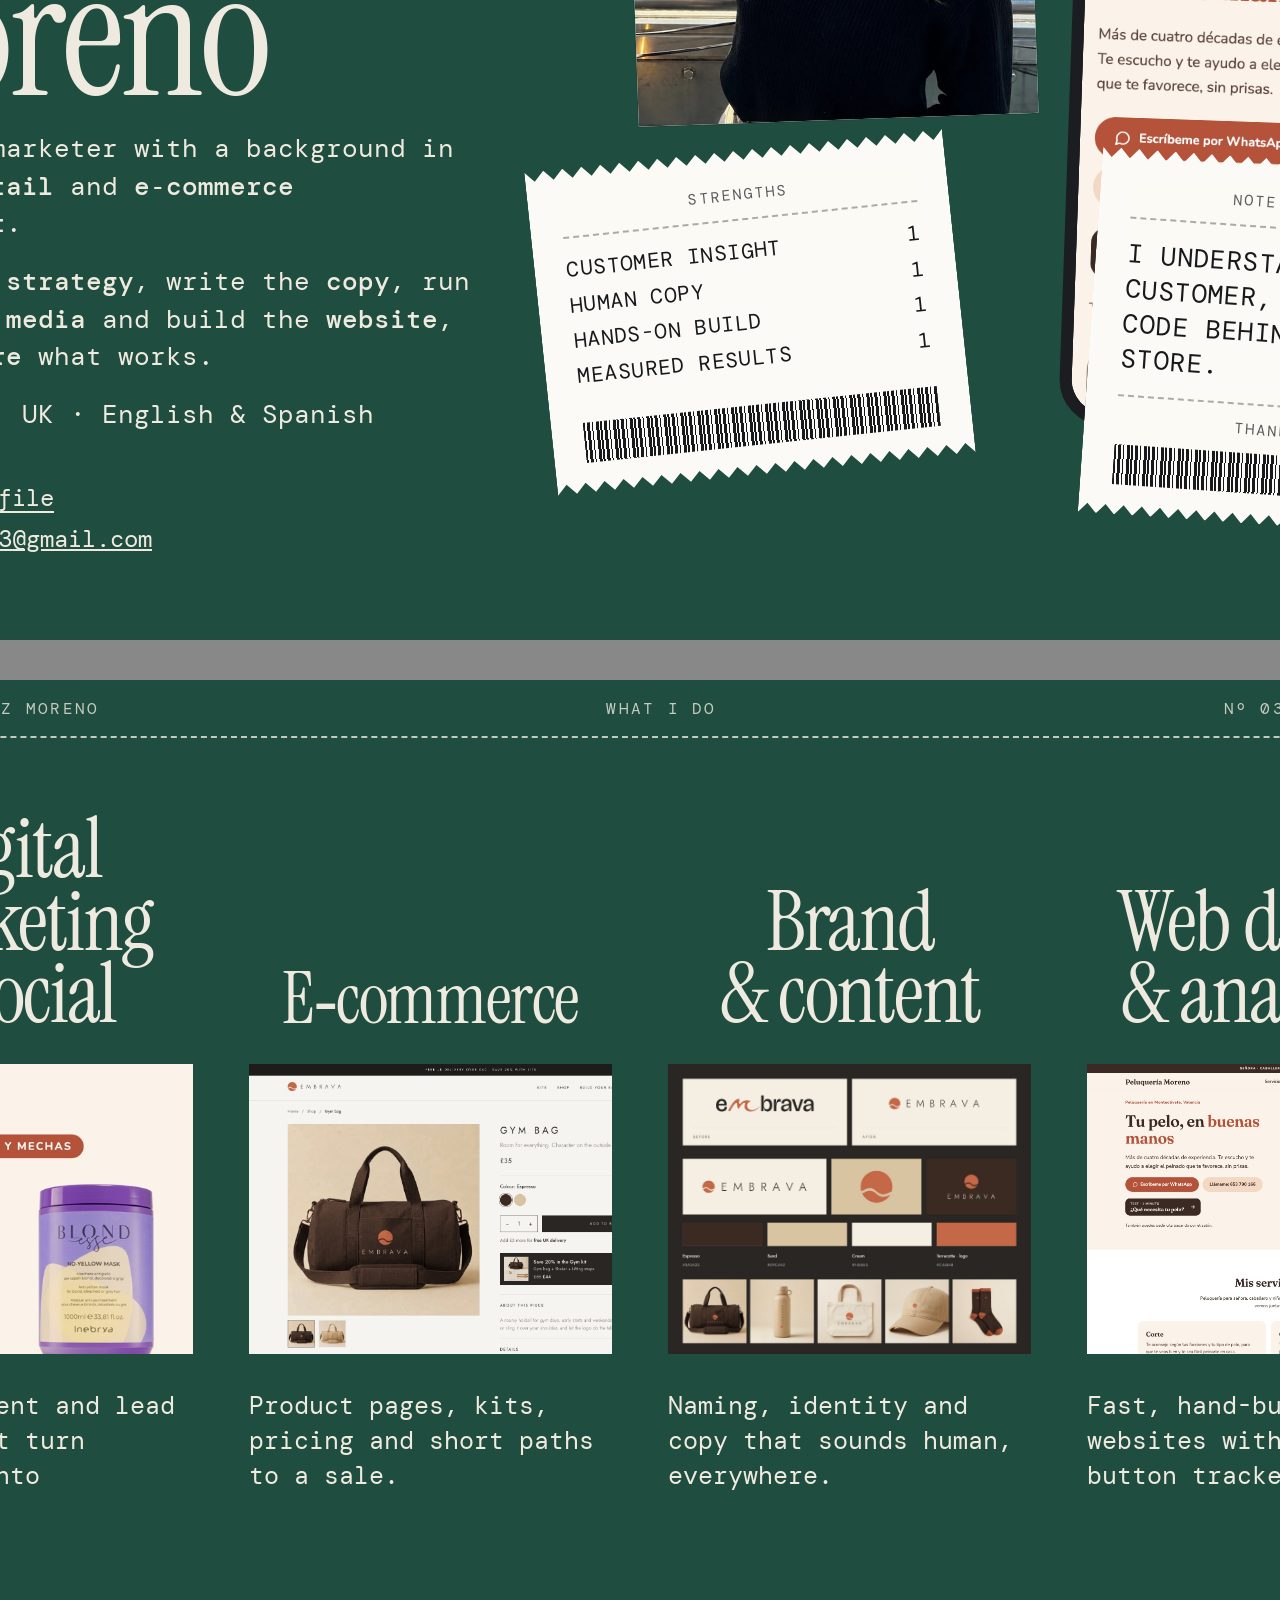
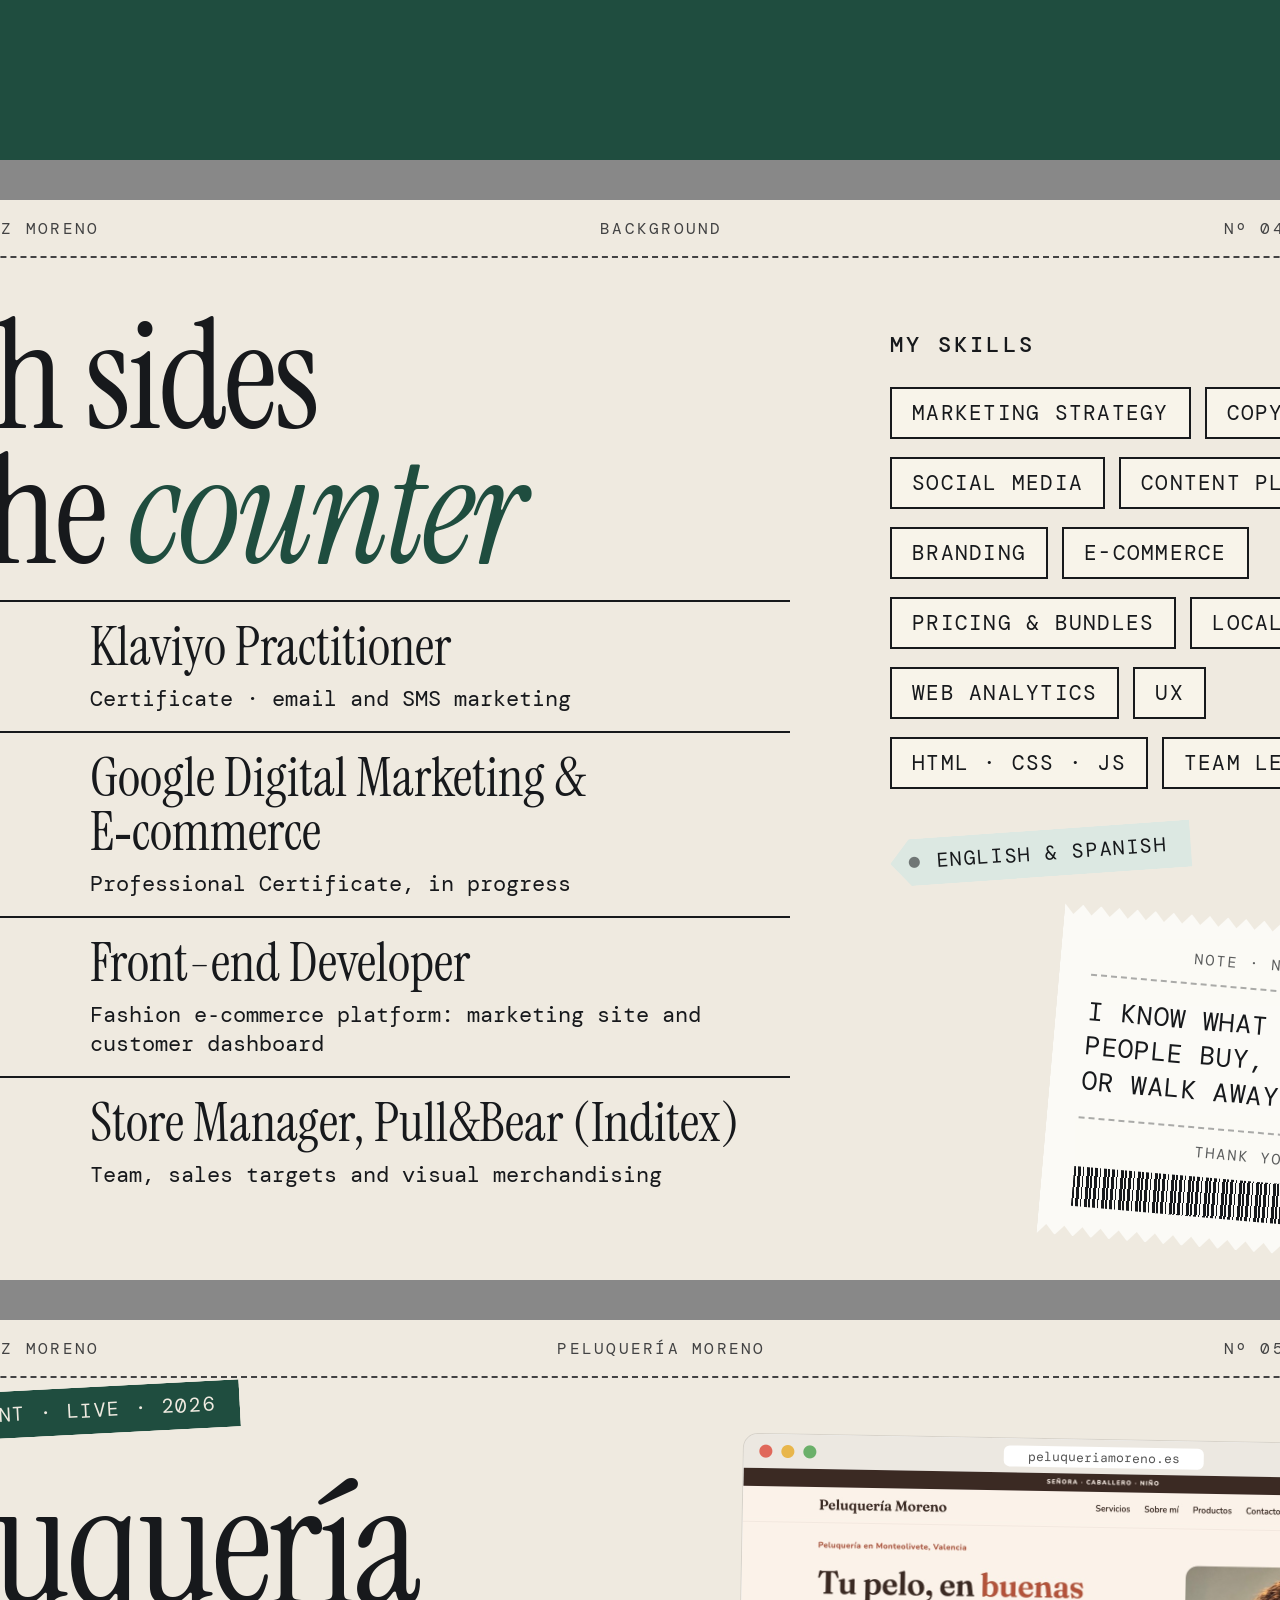
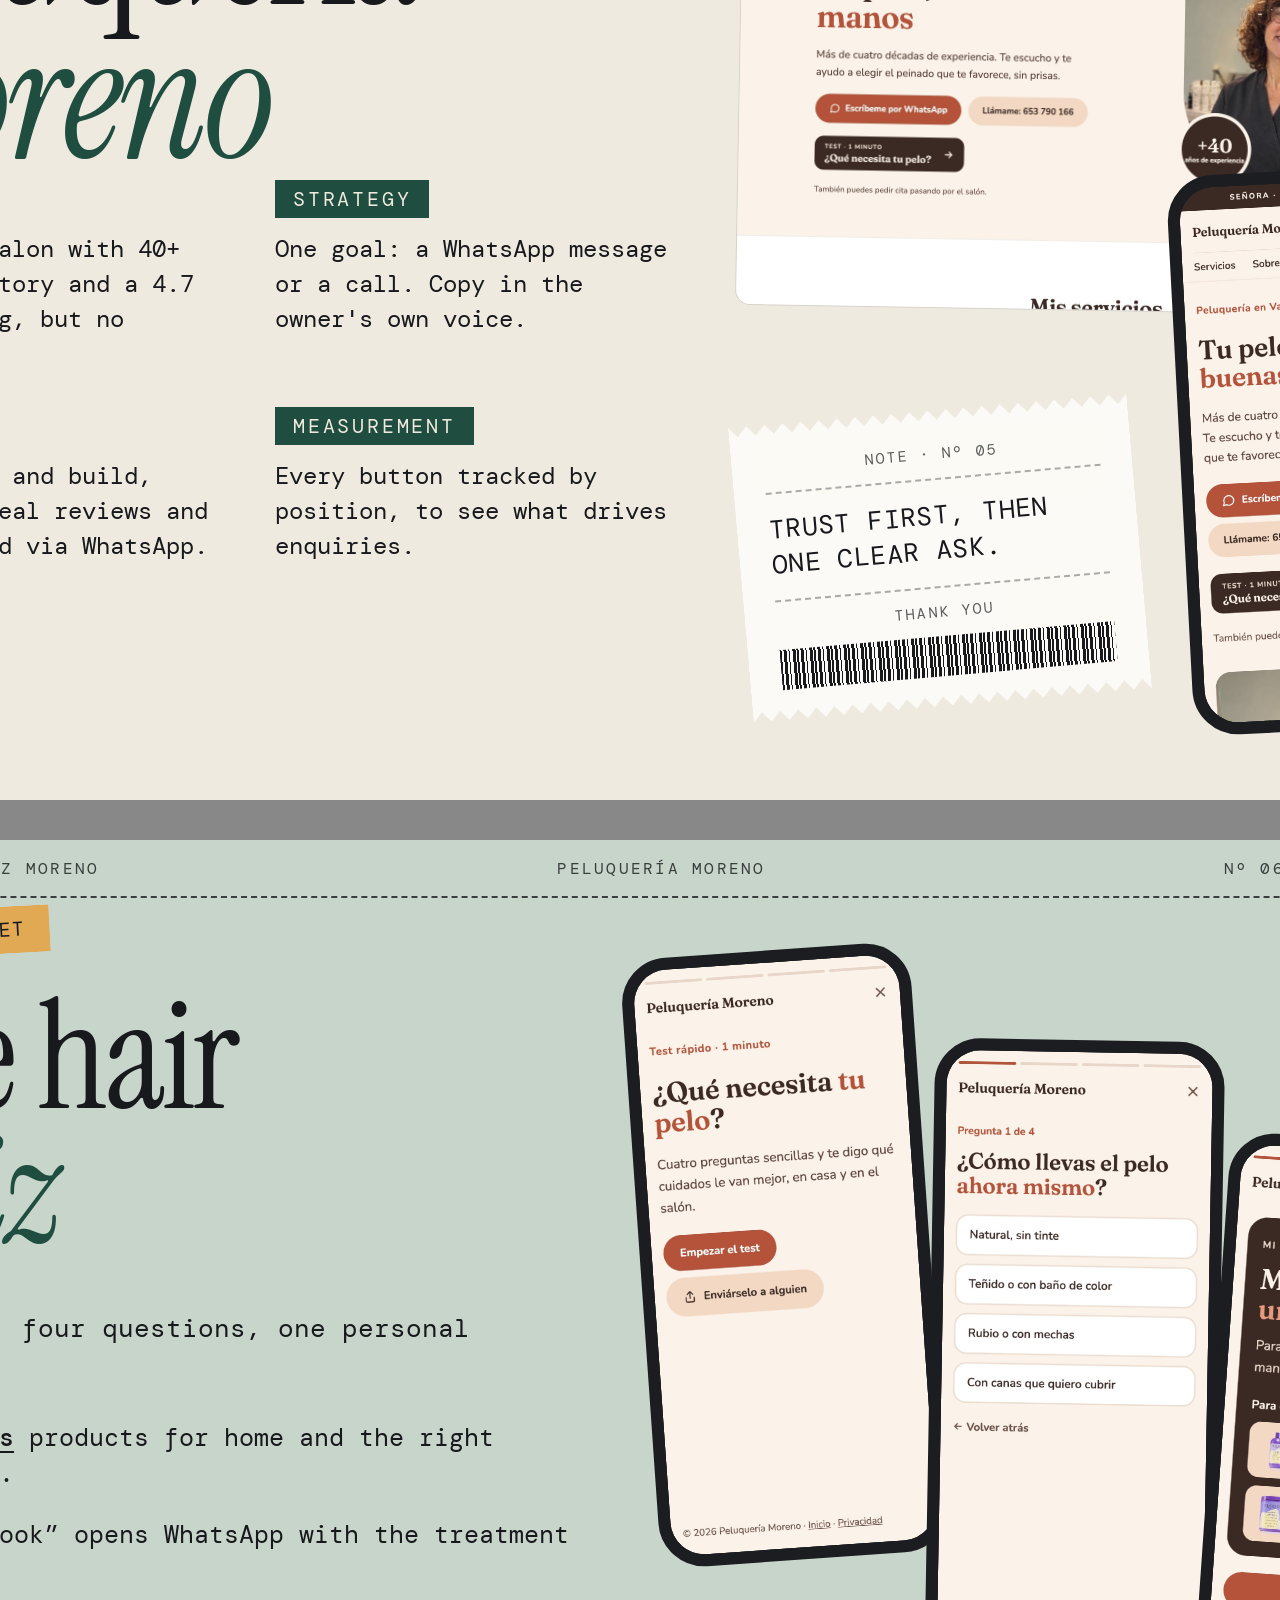
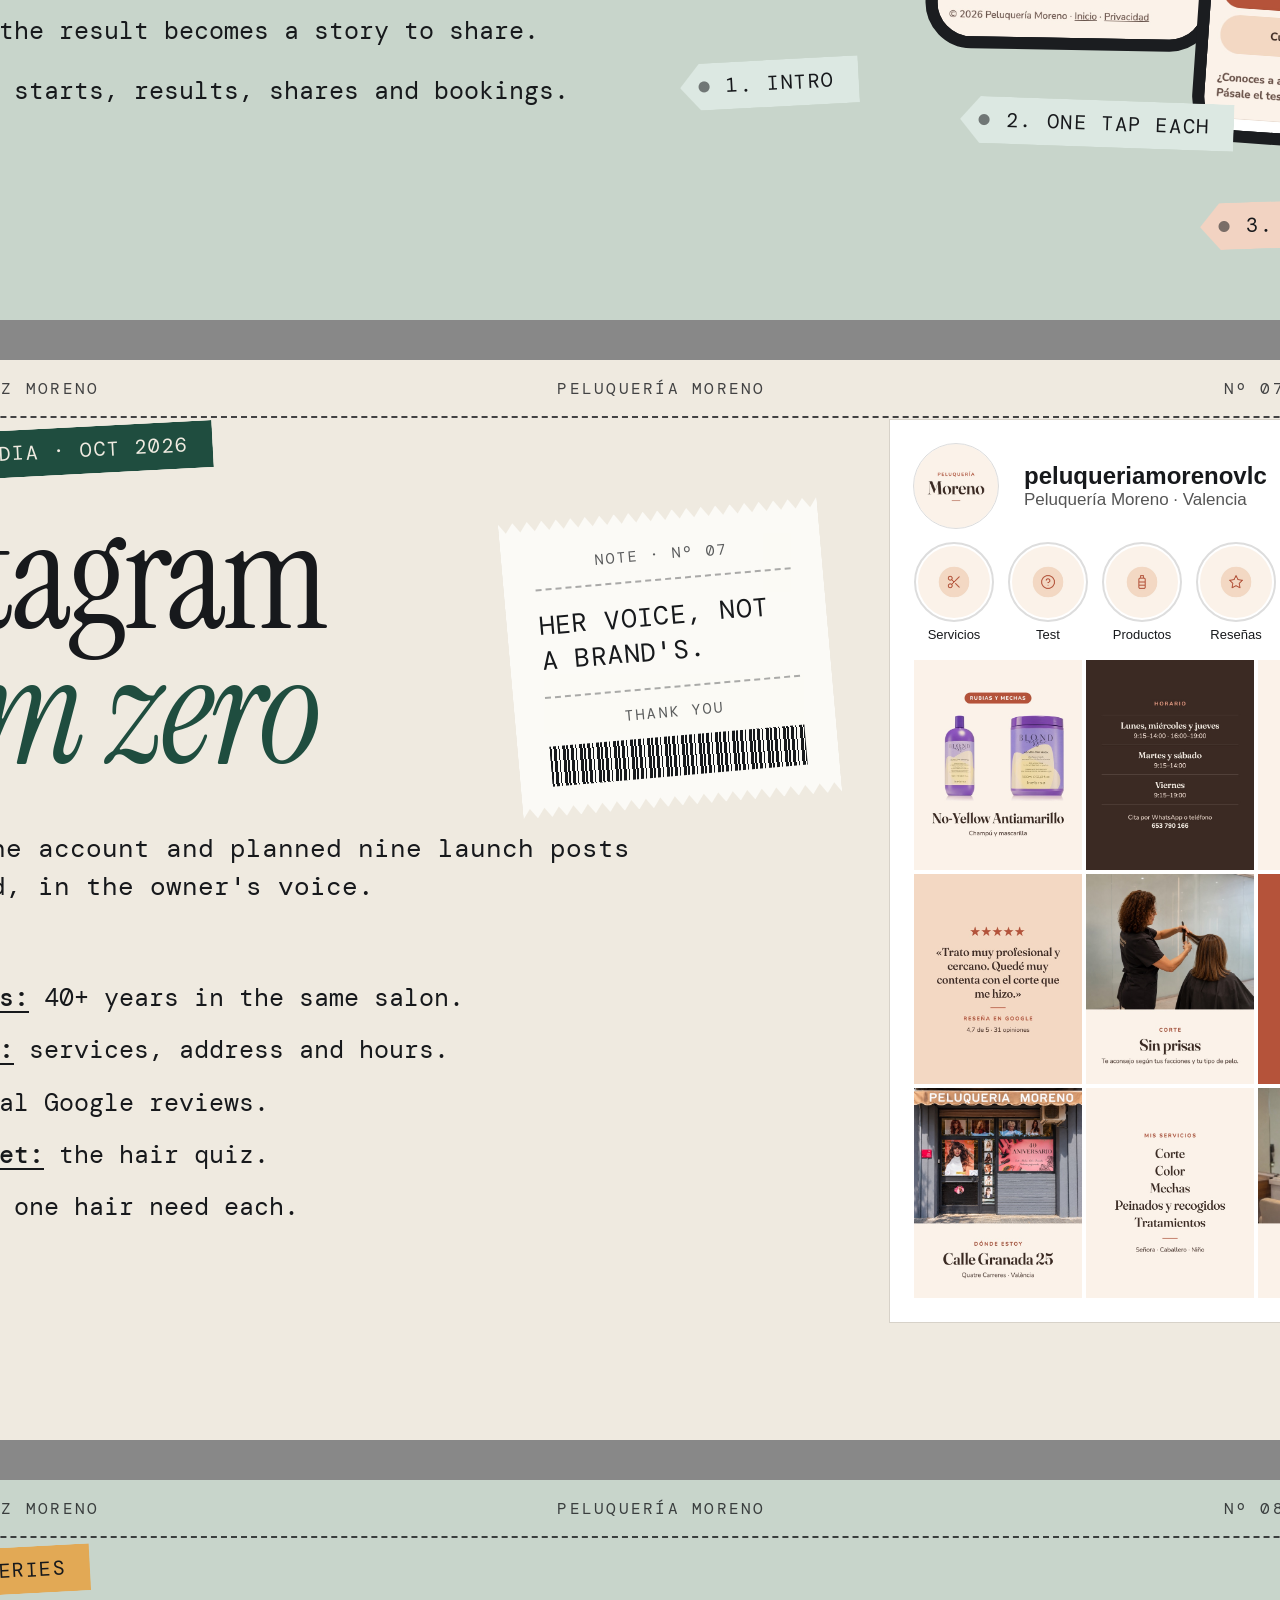
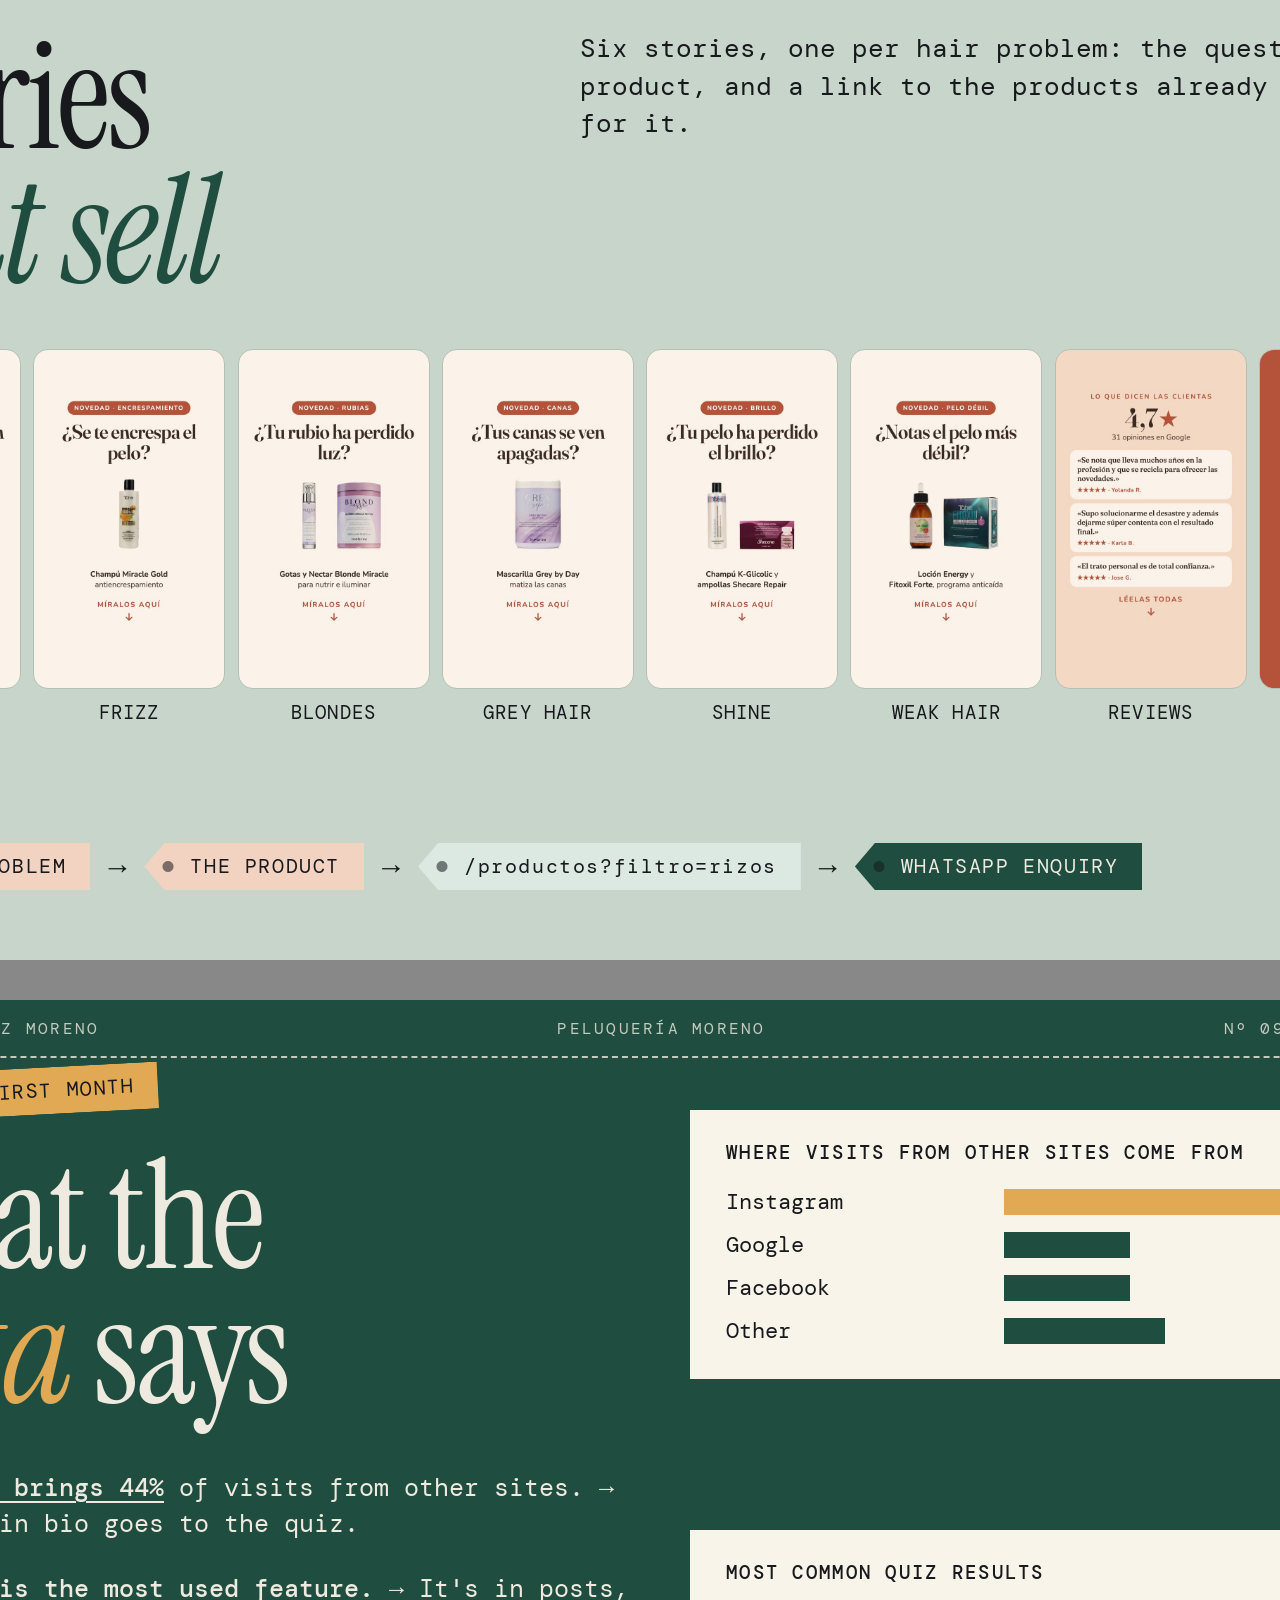
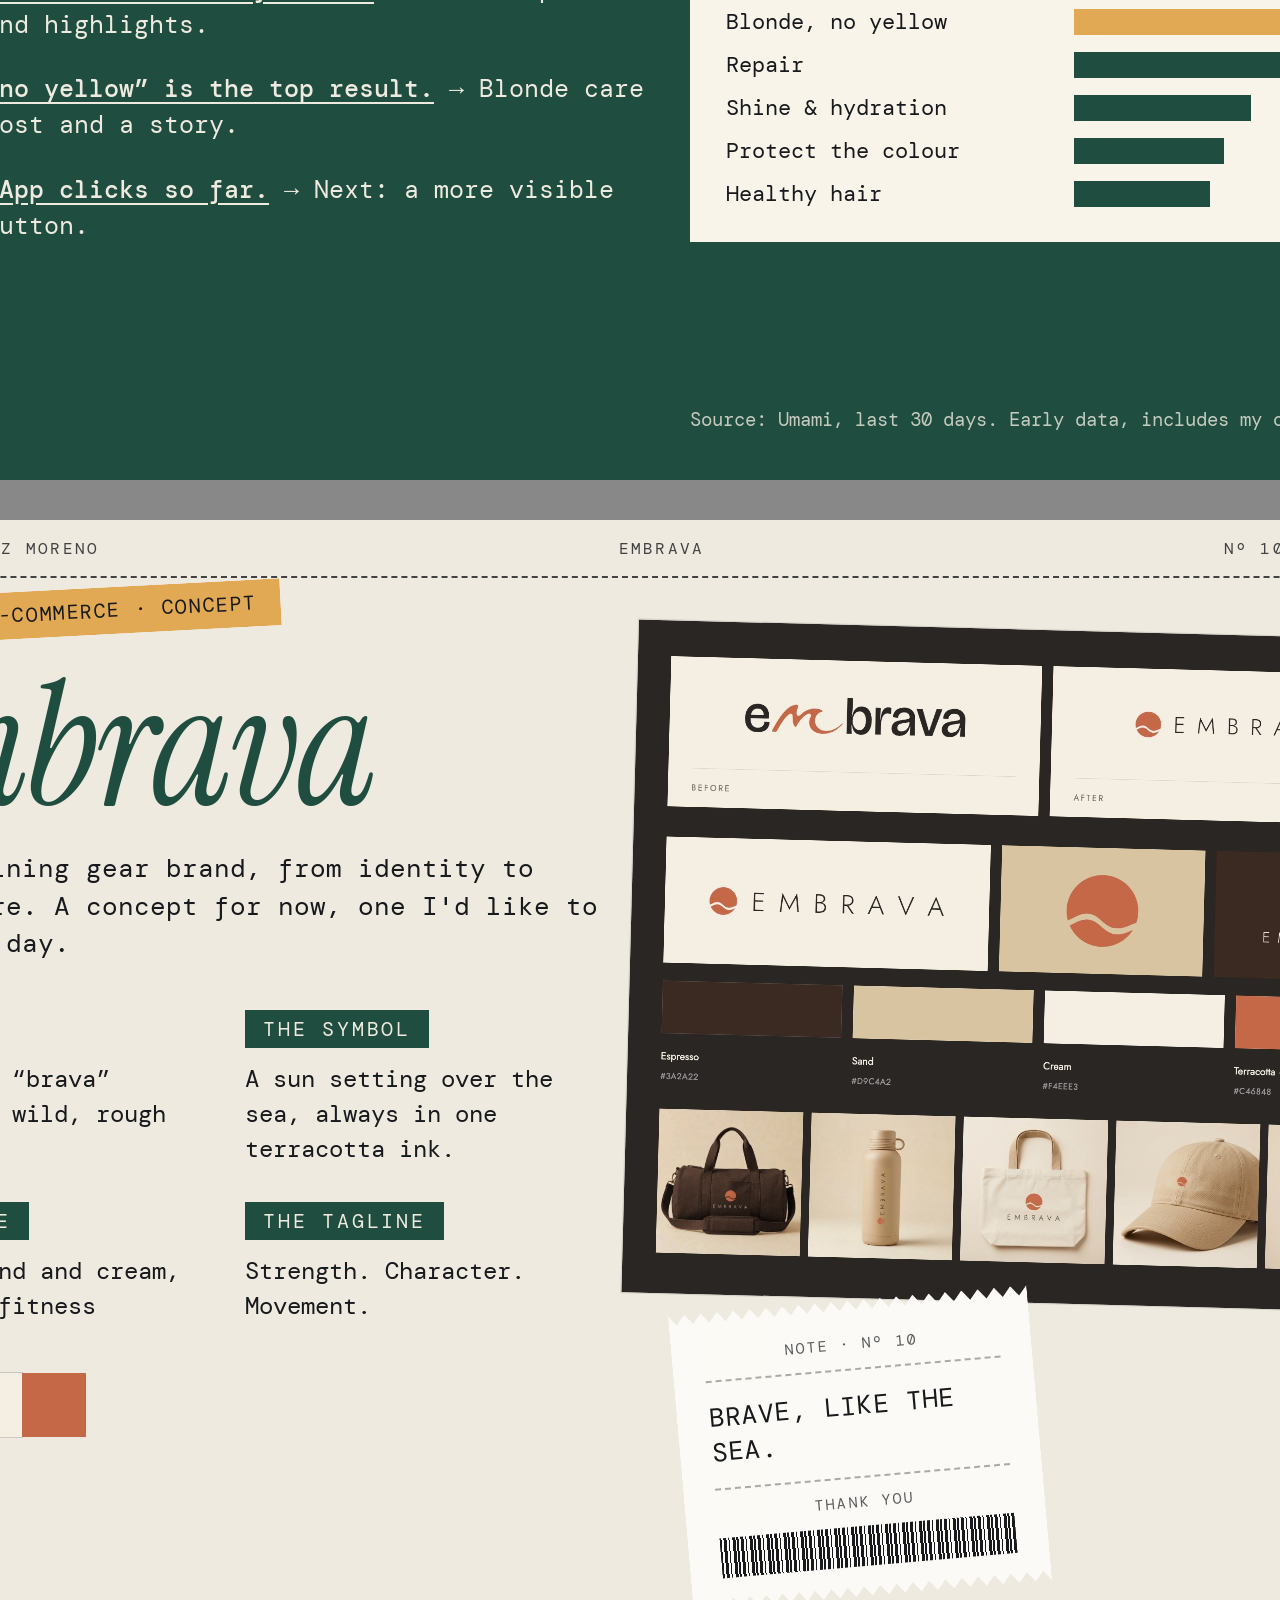
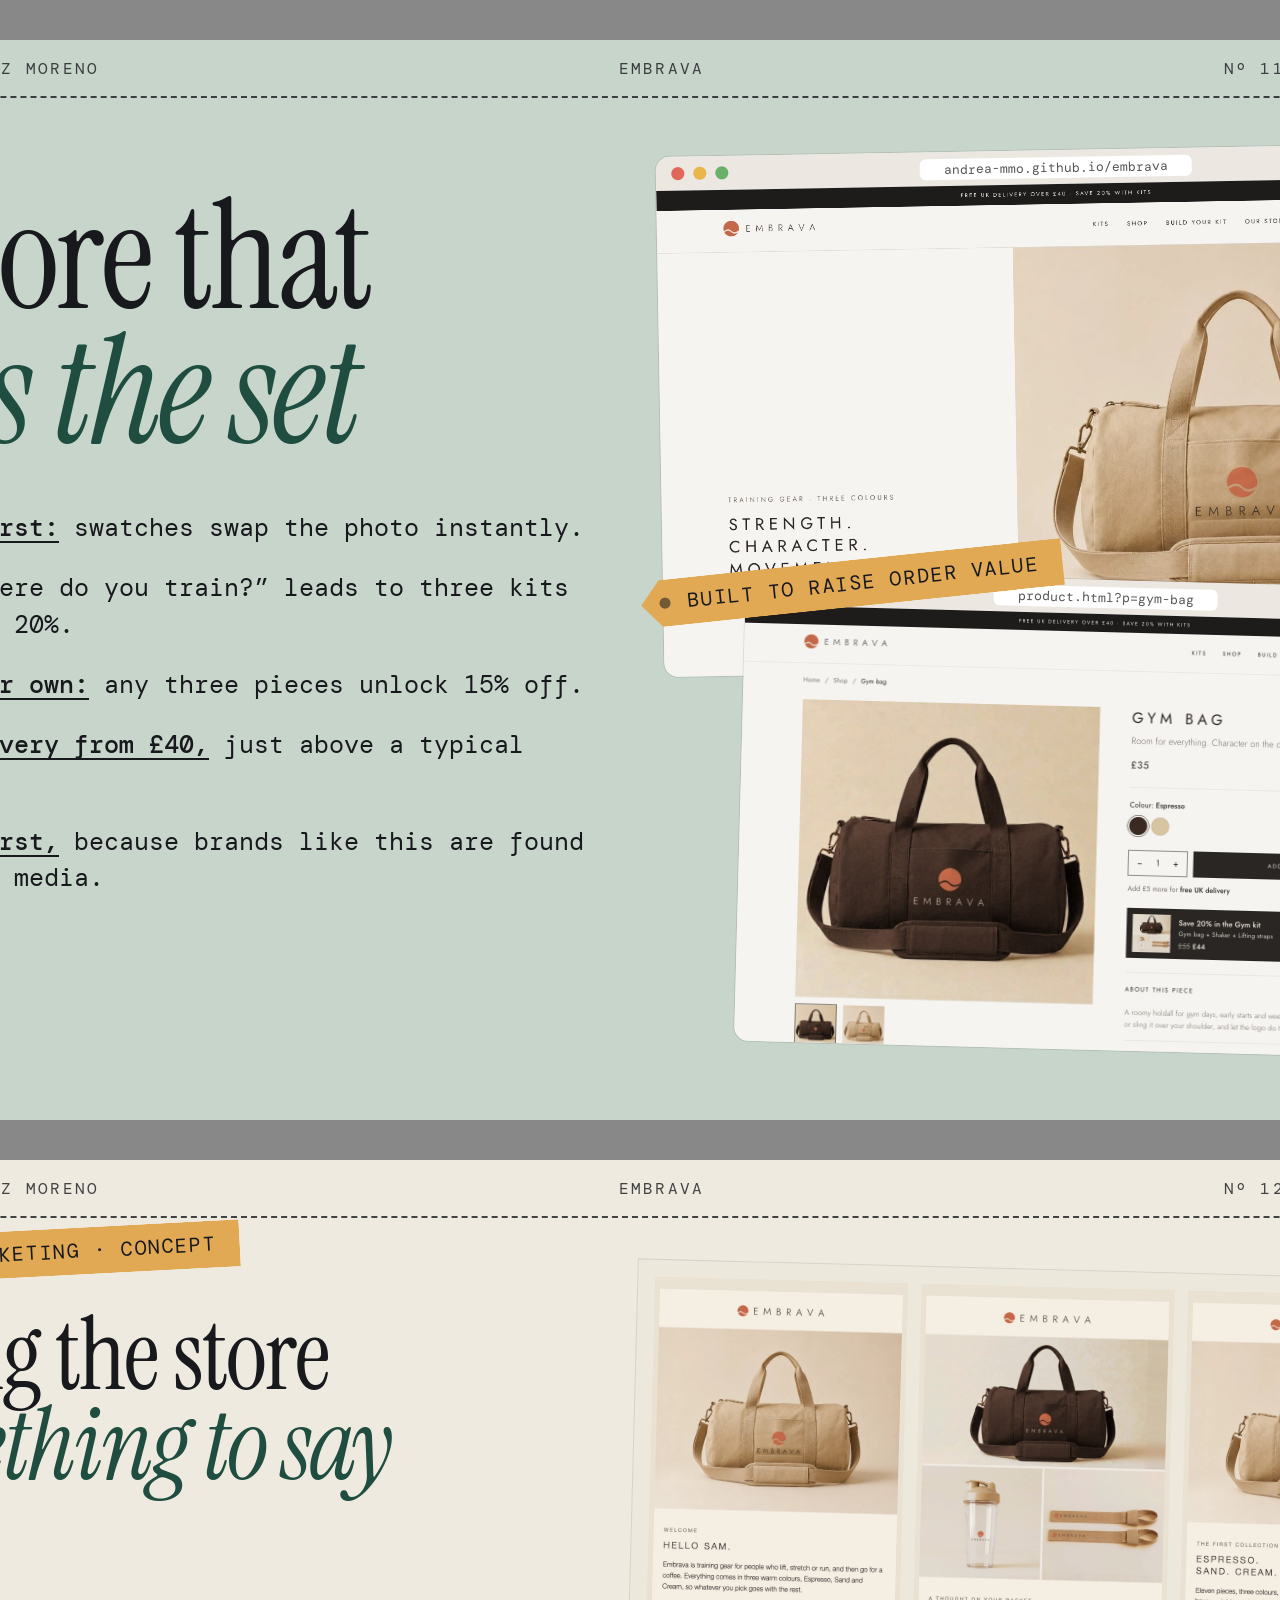
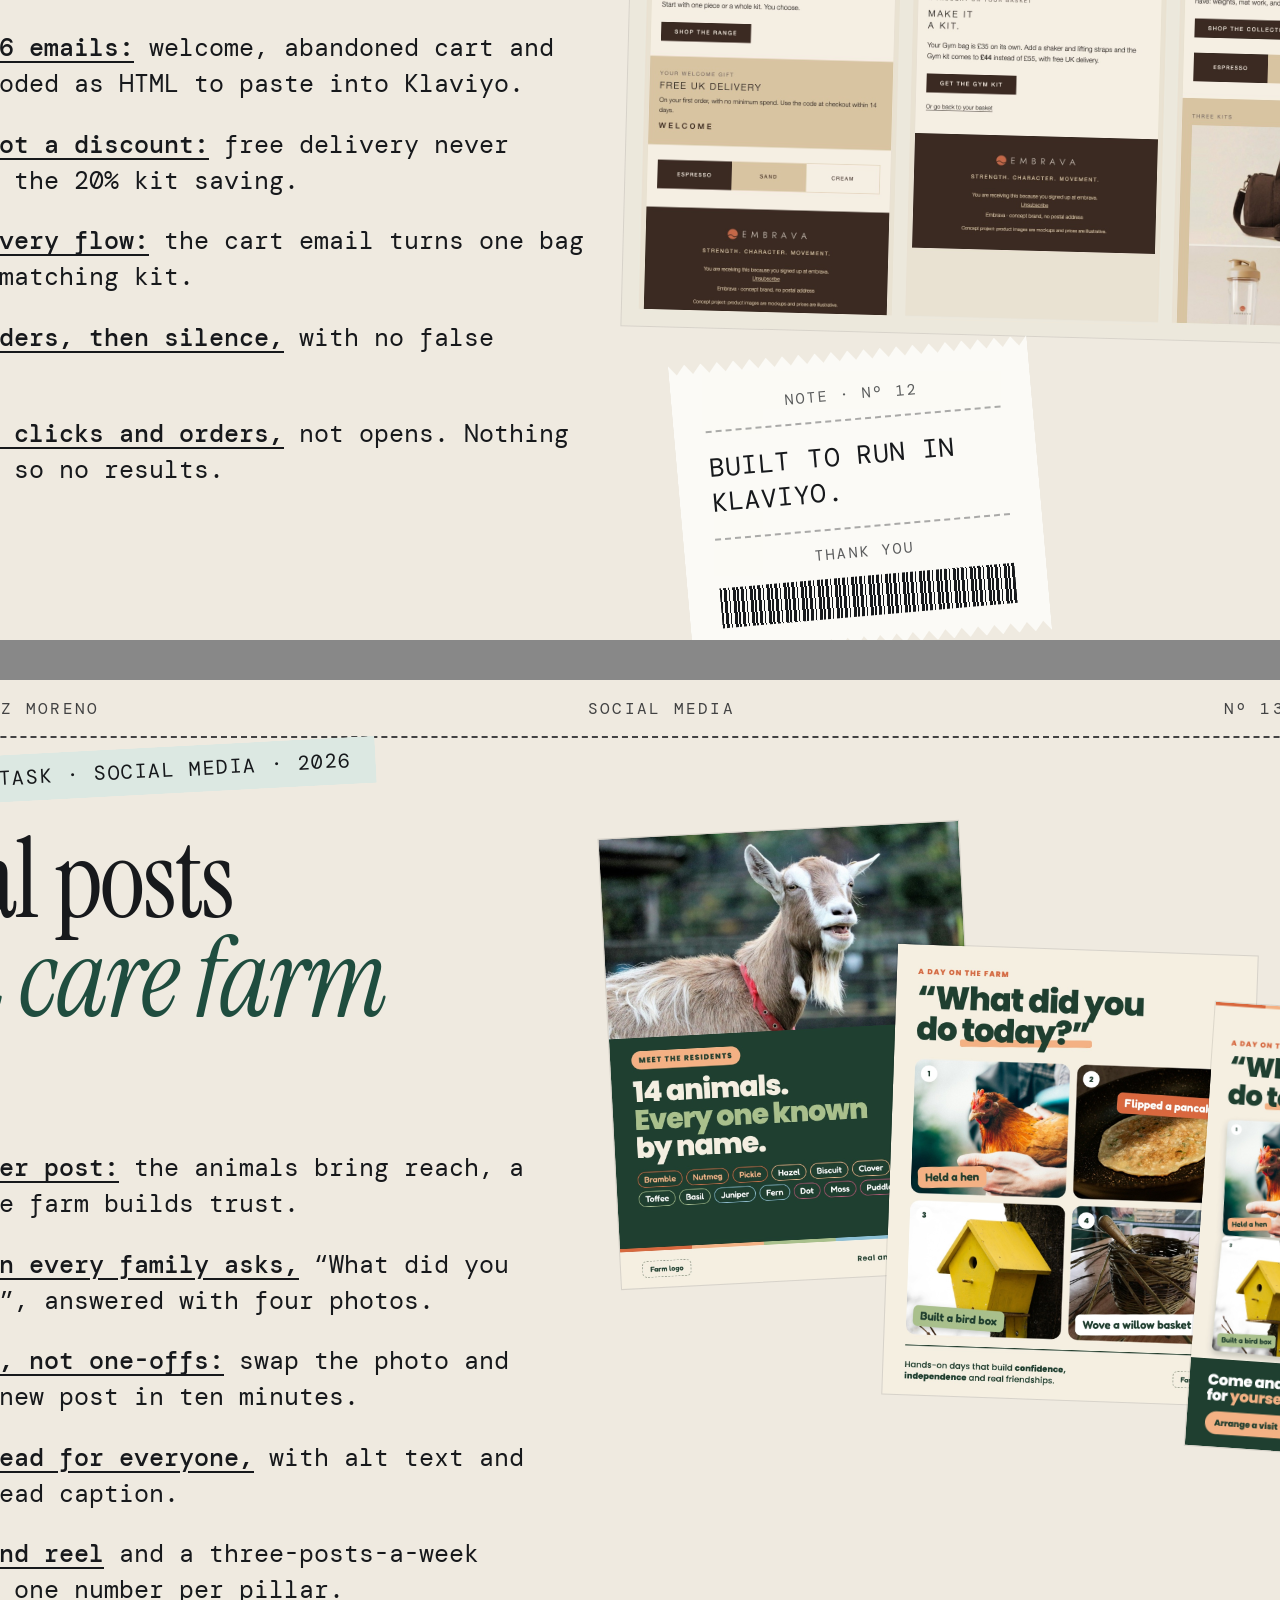
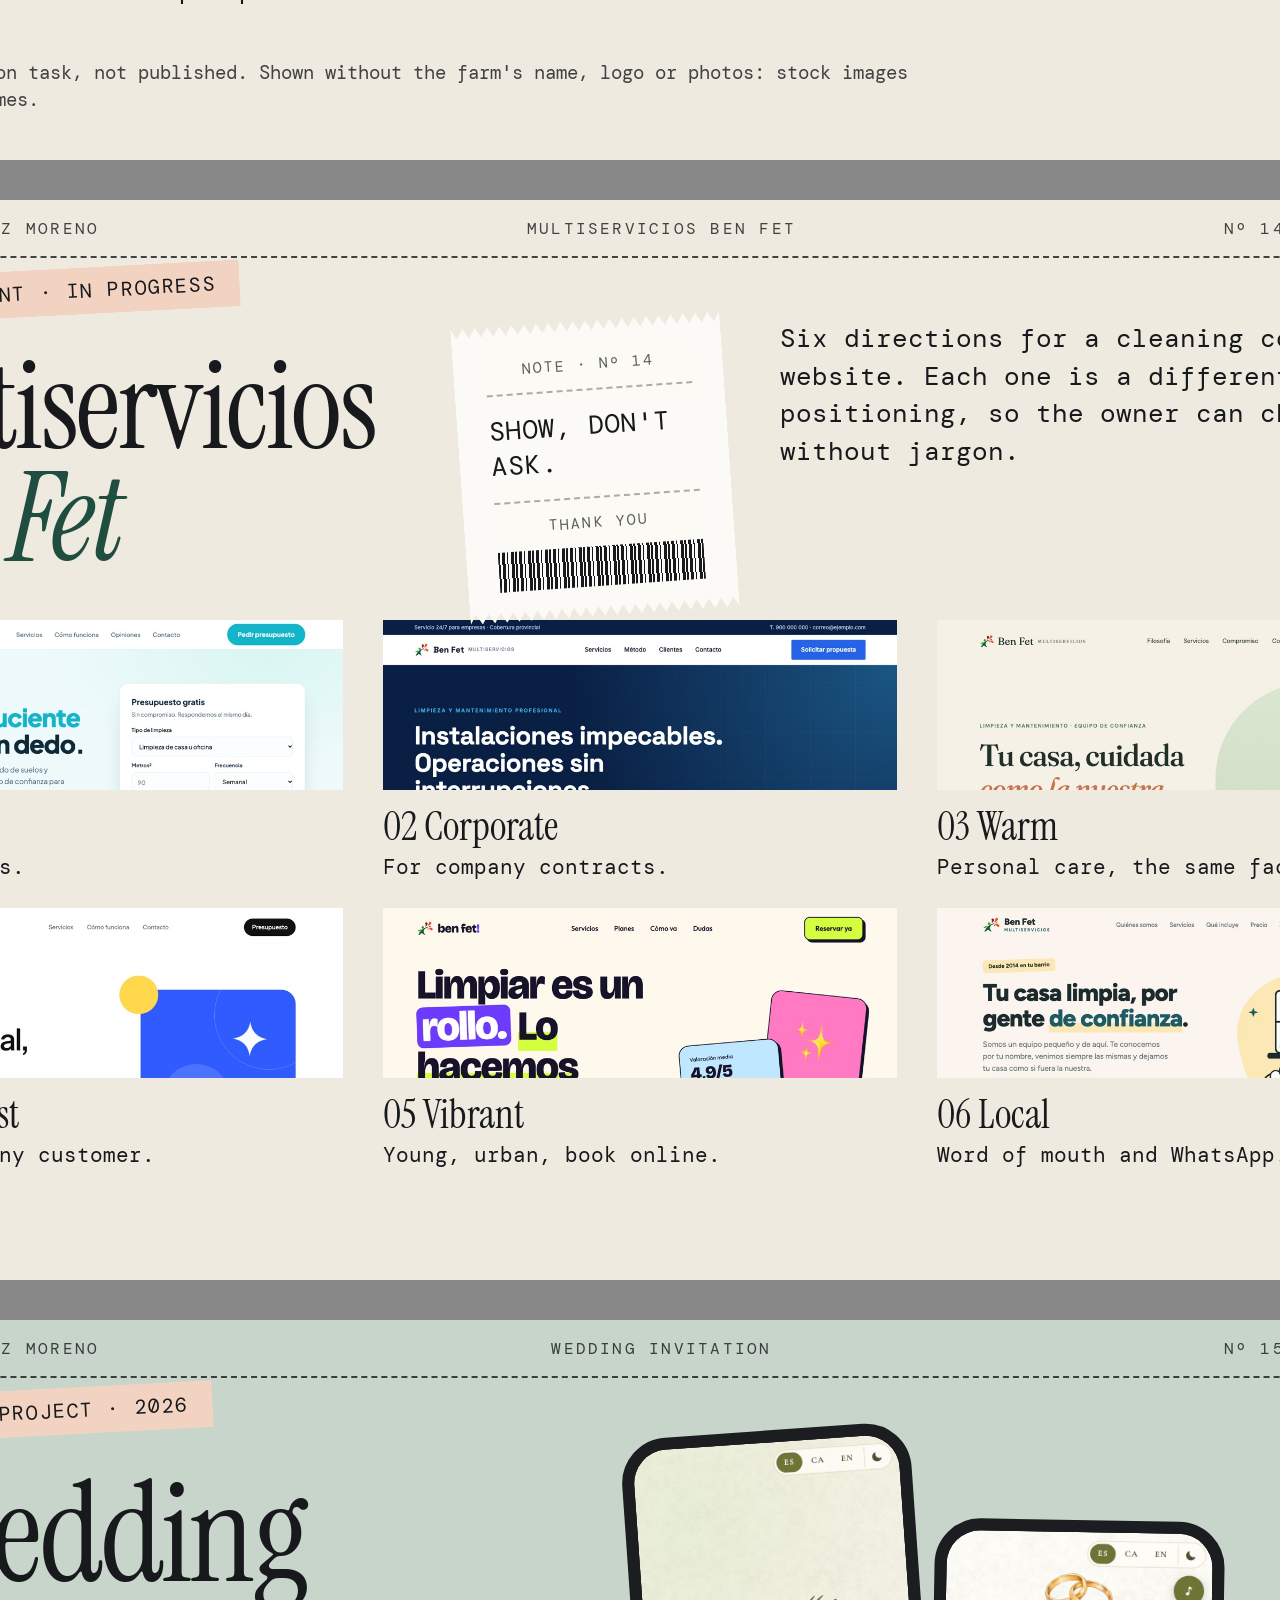
==== commit a7eb957f: "Añade el caso anonimizado de posts para una granja (prueba creativa) a la web y al PDF" ====
--- a/deck/portfolio-deck.html
+++ b/deck/portfolio-deck.html
@@ -714,7 +714,7 @@
 
 <!-- 01 · Cover -->
 <section class="slide bg-cream">
-  <div class="topbar"><span>Andrea Martinez Moreno</span><span>Marketing portfolio</span><span class="order">Nº 01 / 16 <i class="barcode"></i></span></div>
+  <div class="topbar"><span>Andrea Martinez Moreno</span><span>Marketing portfolio</span><span class="order">Nº 01 / 17 <i class="barcode"></i></span></div>
 
   <div class="tape tape-green" style="top:120px;left:150px;transform:rotate(-2deg)">Marketing portfolio · 2026</div>
 
@@ -746,7 +746,7 @@
 
 <!-- 02 · About -->
 <section class="slide bg-green">
-  <div class="topbar"><span>Andrea Martinez Moreno</span><span>Digital marketer</span><span class="order">Nº 02 / 16 <i class="barcode"></i></span></div>
+  <div class="topbar"><span>Andrea Martinez Moreno</span><span>Digital marketer</span><span class="order">Nº 02 / 17 <i class="barcode"></i></span></div>
 
   <h2 class="display about-name">Andrea<br>Martinez<br>Moreno</h2>
 
@@ -792,7 +792,7 @@
 
 <!-- 03 · What I do -->
 <section class="slide bg-green">
-  <div class="topbar"><span>Andrea Martinez Moreno</span><span>What I do</span><span class="order">Nº 03 / 16 <i class="barcode"></i></span></div>
+  <div class="topbar"><span>Andrea Martinez Moreno</span><span>What I do</span><span class="order">Nº 03 / 17 <i class="barcode"></i></span></div>
 
   <div class="services">
     <article class="service">
@@ -820,7 +820,7 @@
 
 <!-- 04 · Background & skills -->
 <section class="slide bg-cream">
-  <div class="topbar"><span>Andrea Martinez Moreno</span><span>Background</span><span class="order">Nº 04 / 16 <i class="barcode"></i></span></div>
+  <div class="topbar"><span>Andrea Martinez Moreno</span><span>Background</span><span class="order">Nº 04 / 17 <i class="barcode"></i></span></div>
 
   <h2 class="display bg-title">Both sides<br>of the <em>counter</em></h2>
 
@@ -871,7 +871,7 @@
 
 <!-- 05 · Peluquería Moreno · overview -->
 <section class="slide bg-cream">
-  <div class="topbar"><span>Andrea Martinez Moreno</span><span>Peluquería Moreno</span><span class="order">Nº 05 / 16 <i class="barcode"></i></span></div>
+  <div class="topbar"><span>Andrea Martinez Moreno</span><span>Peluquería Moreno</span><span class="order">Nº 05 / 17 <i class="barcode"></i></span></div>
 
   <h2 class="display cs-title">Peluquería<br><em>Moreno</em></h2>
   <div class="tape tape-green" style="top:70px;left:150px;transform:rotate(-3deg)">Real client · Live · 2026</div>
@@ -912,7 +912,7 @@
 
 <!-- 06 · Peluquería Moreno · quiz -->
 <section class="slide bg-sage">
-  <div class="topbar"><span>Andrea Martinez Moreno</span><span>Peluquería Moreno</span><span class="order">Nº 06 / 16 <i class="barcode"></i></span></div>
+  <div class="topbar"><span>Andrea Martinez Moreno</span><span>Peluquería Moreno</span><span class="order">Nº 06 / 17 <i class="barcode"></i></span></div>
 
   <h2 class="display cs-title" style="font-size:150px">The hair<br><em>quiz</em></h2>
   <div class="tape" style="top:70px;left:150px;transform:rotate(-3deg)">Lead magnet</div>
@@ -945,7 +945,7 @@
 
 <!-- 07 · Peluquería Moreno · Instagram grid -->
 <section class="slide bg-cream">
-  <div class="topbar"><span>Andrea Martinez Moreno</span><span>Peluquería Moreno</span><span class="order">Nº 07 / 16 <i class="barcode"></i></span></div>
+  <div class="topbar"><span>Andrea Martinez Moreno</span><span>Peluquería Moreno</span><span class="order">Nº 07 / 17 <i class="barcode"></i></span></div>
 
   <h2 class="display cs-title" style="font-size:150px">Instagram<br><em>from zero</em></h2>
   <div class="tape tape-green" style="top:70px;left:150px;transform:rotate(-3deg)">Social media · Oct 2026</div>
@@ -991,7 +991,7 @@
 
 <!-- 08 · Peluquería Moreno · Stories -->
 <section class="slide bg-sage">
-  <div class="topbar"><span>Andrea Martinez Moreno</span><span>Peluquería Moreno</span><span class="order">Nº 08 / 16 <i class="barcode"></i></span></div>
+  <div class="topbar"><span>Andrea Martinez Moreno</span><span>Peluquería Moreno</span><span class="order">Nº 08 / 17 <i class="barcode"></i></span></div>
 
   <h2 class="display cs-title" style="font-size:150px">Stories<br><em>that sell</em></h2>
   <div class="tape" style="top:70px;left:150px;transform:rotate(-3deg)">Product series</div>
@@ -1021,7 +1021,7 @@
 
 <!-- 09 · Peluquería Moreno · Data -->
 <section class="slide bg-green">
-  <div class="topbar"><span>Andrea Martinez Moreno</span><span>Peluquería Moreno</span><span class="order">Nº 09 / 16 <i class="barcode"></i></span></div>
+  <div class="topbar"><span>Andrea Martinez Moreno</span><span>Peluquería Moreno</span><span class="order">Nº 09 / 17 <i class="barcode"></i></span></div>
 
   <h2 class="display cs-title" style="color:var(--cream);font-size:150px">What the<br><em>data</em> says</h2>
   <div class="tape" style="top:70px;left:150px;transform:rotate(-3deg)">Umami · First month</div>
@@ -1055,7 +1055,7 @@
 
 <!-- 10 · Embrava · brand -->
 <section class="slide bg-cream">
-  <div class="topbar"><span>Andrea Martinez Moreno</span><span>Embrava</span><span class="order">Nº 10 / 16 <i class="barcode"></i></span></div>
+  <div class="topbar"><span>Andrea Martinez Moreno</span><span>Embrava</span><span class="order">Nº 10 / 17 <i class="barcode"></i></span></div>
 
   <h2 class="display cs-title"><em>Embrava</em></h2>
   <div class="tape" style="top:70px;left:150px;transform:rotate(-3deg)">Brand &amp; e-commerce · Concept</div>
@@ -1099,7 +1099,7 @@
 
 <!-- 11 · Embrava · store -->
 <section class="slide bg-sage">
-  <div class="topbar"><span>Andrea Martinez Moreno</span><span>Embrava</span><span class="order">Nº 11 / 16 <i class="barcode"></i></span></div>
+  <div class="topbar"><span>Andrea Martinez Moreno</span><span>Embrava</span><span class="order">Nº 11 / 17 <i class="barcode"></i></span></div>
 
   <h2 class="display cs-title" style="font-size:150px">A store that<br><em>sells the set</em></h2>
 
@@ -1124,7 +1124,7 @@
 
 <!-- 12 · Embrava · email -->
 <section class="slide bg-cream">
-  <div class="topbar"><span>Andrea Martinez Moreno</span><span>Embrava</span><span class="order">Nº 12 / 16 <i class="barcode"></i></span></div>
+  <div class="topbar"><span>Andrea Martinez Moreno</span><span>Embrava</span><span class="order">Nº 12 / 17 <i class="barcode"></i></span></div>
 
   <h2 class="display cs-title" style="font-size:100px">Giving the store<br><em>something to say</em></h2>
   <div class="tape" style="top:70px;left:150px;transform:rotate(-3deg)">Email marketing · Concept</div>
@@ -1148,9 +1148,37 @@
   </div>
 </section>
 
-<!-- 13 · Ben Fet -->
+<!-- 13 · Care farm · social media -->
 <section class="slide bg-cream">
-  <div class="topbar"><span>Andrea Martinez Moreno</span><span>Multiservicios Ben Fet</span><span class="order">Nº 13 / 16 <i class="barcode"></i></span></div>
+  <div class="topbar"><span>Andrea Martinez Moreno</span><span>Social media</span><span class="order">Nº 13 / 17 <i class="barcode"></i></span></div>
+
+  <h2 class="display cs-title" style="font-size:110px">Social posts<br><em>for a care farm</em></h2>
+  <div class="tape tape-mint" style="top:70px;left:150px;transform:rotate(-3deg)">Creative task · Social media · 2026</div>
+
+  <ul class="points" style="position:absolute;top:470px;left:150px;width:700px;gap:24px">
+    <li><b>One job per post:</b> the animals bring reach, a day on the farm builds trust.</li>
+    <li><b>A question every family asks,</b> “What did you do today?”, answered with four photos.</li>
+    <li><b>Templates, not one-offs:</b> swap the photo and words, a new post in ten minutes.</li>
+    <li><b>Easy to read for everyone,</b> with alt text and an Easy Read caption.</li>
+    <li><b>A 12-second reel</b> and a three-posts-a-week plan with one number per pillar.</li>
+  </ul>
+
+  <div class="photo" style="top:150px;left:930px;width:360px;height:450px;transform:rotate(-3deg)">
+    <img src="../images/carefarm-post1.jpg" alt="Post: 14 animals, every one known by name">
+  </div>
+  <div class="photo" style="top:270px;left:1210px;width:360px;height:450px;transform:rotate(2deg);z-index:2">
+    <img src="../images/carefarm-post2.jpg" alt="Post: What did you do today?">
+  </div>
+  <div class="photo" style="top:330px;left:1520px;width:250px;height:444px;transform:rotate(4deg);z-index:3">
+    <img src="../images/carefarm-reel.jpg" alt="Last frame of the reel: Come and see for yourself">
+  </div>
+
+  <p class="mono" style="position:absolute;bottom:46px;left:150px;width:1100px;font-size:19px;opacity:.8">A job-application task, not published. Shown without the farm's name, logo or photos: stock images and invented names.</p>
+</section>
+
+<!-- 14 · Ben Fet -->
+<section class="slide bg-cream">
+  <div class="topbar"><span>Andrea Martinez Moreno</span><span>Multiservicios Ben Fet</span><span class="order">Nº 14 / 17 <i class="barcode"></i></span></div>
 
   <h2 class="display cs-title" style="font-size:124px">Multiservicios<br><em>Ben Fet</em></h2>
   <div class="tape tape-blush" style="top:70px;left:150px;transform:rotate(-3deg)">Real client · In progress</div>
@@ -1168,16 +1196,16 @@
   </div>
 
   <div class="receipt" style="top:120px;left:780px;width:270px;transform:rotate(-4deg)">
-    <p class="r-head">Note · Nº 13</p>
+    <p class="r-head">Note · Nº 14</p>
     <p class="r-text">Show, don't ask.</p>
     <p class="r-foot">Thank you</p>
     <i class="barcode"></i>
   </div>
 </section>
 
-<!-- 13 · Wedding invitation -->
+<!-- 15 · Wedding invitation -->
 <section class="slide bg-sage">
-  <div class="topbar"><span>Andrea Martinez Moreno</span><span>Wedding invitation</span><span class="order">Nº 14 / 16 <i class="barcode"></i></span></div>
+  <div class="topbar"><span>Andrea Martinez Moreno</span><span>Wedding invitation</span><span class="order">Nº 15 / 17 <i class="barcode"></i></span></div>
 
   <h2 class="display cs-title" style="font-size:140px">A wedding<br><em>invitation</em></h2>
   <div class="tape tape-blush" style="top:70px;left:150px;transform:rotate(-3deg)">Personal project · 2026</div>
@@ -1203,9 +1231,9 @@
   <p class="mono" style="position:absolute;bottom:46px;left:150px;width:1000px;font-size:19px;opacity:.8">Demo copy: the names, photos, venues and bank details are fictional.</p>
 </section>
 
-<!-- 14 · Truce -->
+<!-- 16 · Truce -->
 <section class="slide bg-cream">
-  <div class="topbar"><span>Andrea Martinez Moreno</span><span>Truce</span><span class="order">Nº 15 / 16 <i class="barcode"></i></span></div>
+  <div class="topbar"><span>Andrea Martinez Moreno</span><span>Truce</span><span class="order">Nº 16 / 17 <i class="barcode"></i></span></div>
 
   <h2 class="display cs-title" style="font-size:170px"><em>Truce</em></h2>
   <div class="tape tape-green" style="top:70px;left:150px;transform:rotate(-3deg)">Personal project · Web app · 2026</div>
@@ -1231,9 +1259,9 @@
   <p class="mono" style="position:absolute;bottom:46px;left:150px;width:1000px;font-size:19px;opacity:.8">Demo with an invented person. Not a medical tool: it never diagnoses.</p>
 </section>
 
-<!-- 15 · Contact -->
+<!-- 17 · Contact -->
 <section class="slide bg-green">
-  <div class="topbar"><span>Andrea Martinez Moreno</span><span>Marketing portfolio</span><span class="order">Nº 16 / 16 <i class="barcode"></i></span></div>
+  <div class="topbar"><span>Andrea Martinez Moreno</span><span>Marketing portfolio</span><span class="order">Nº 17 / 17 <i class="barcode"></i></span></div>
 
   <h2 class="display contact-title2">Let's <em>talk.</em></h2>
 
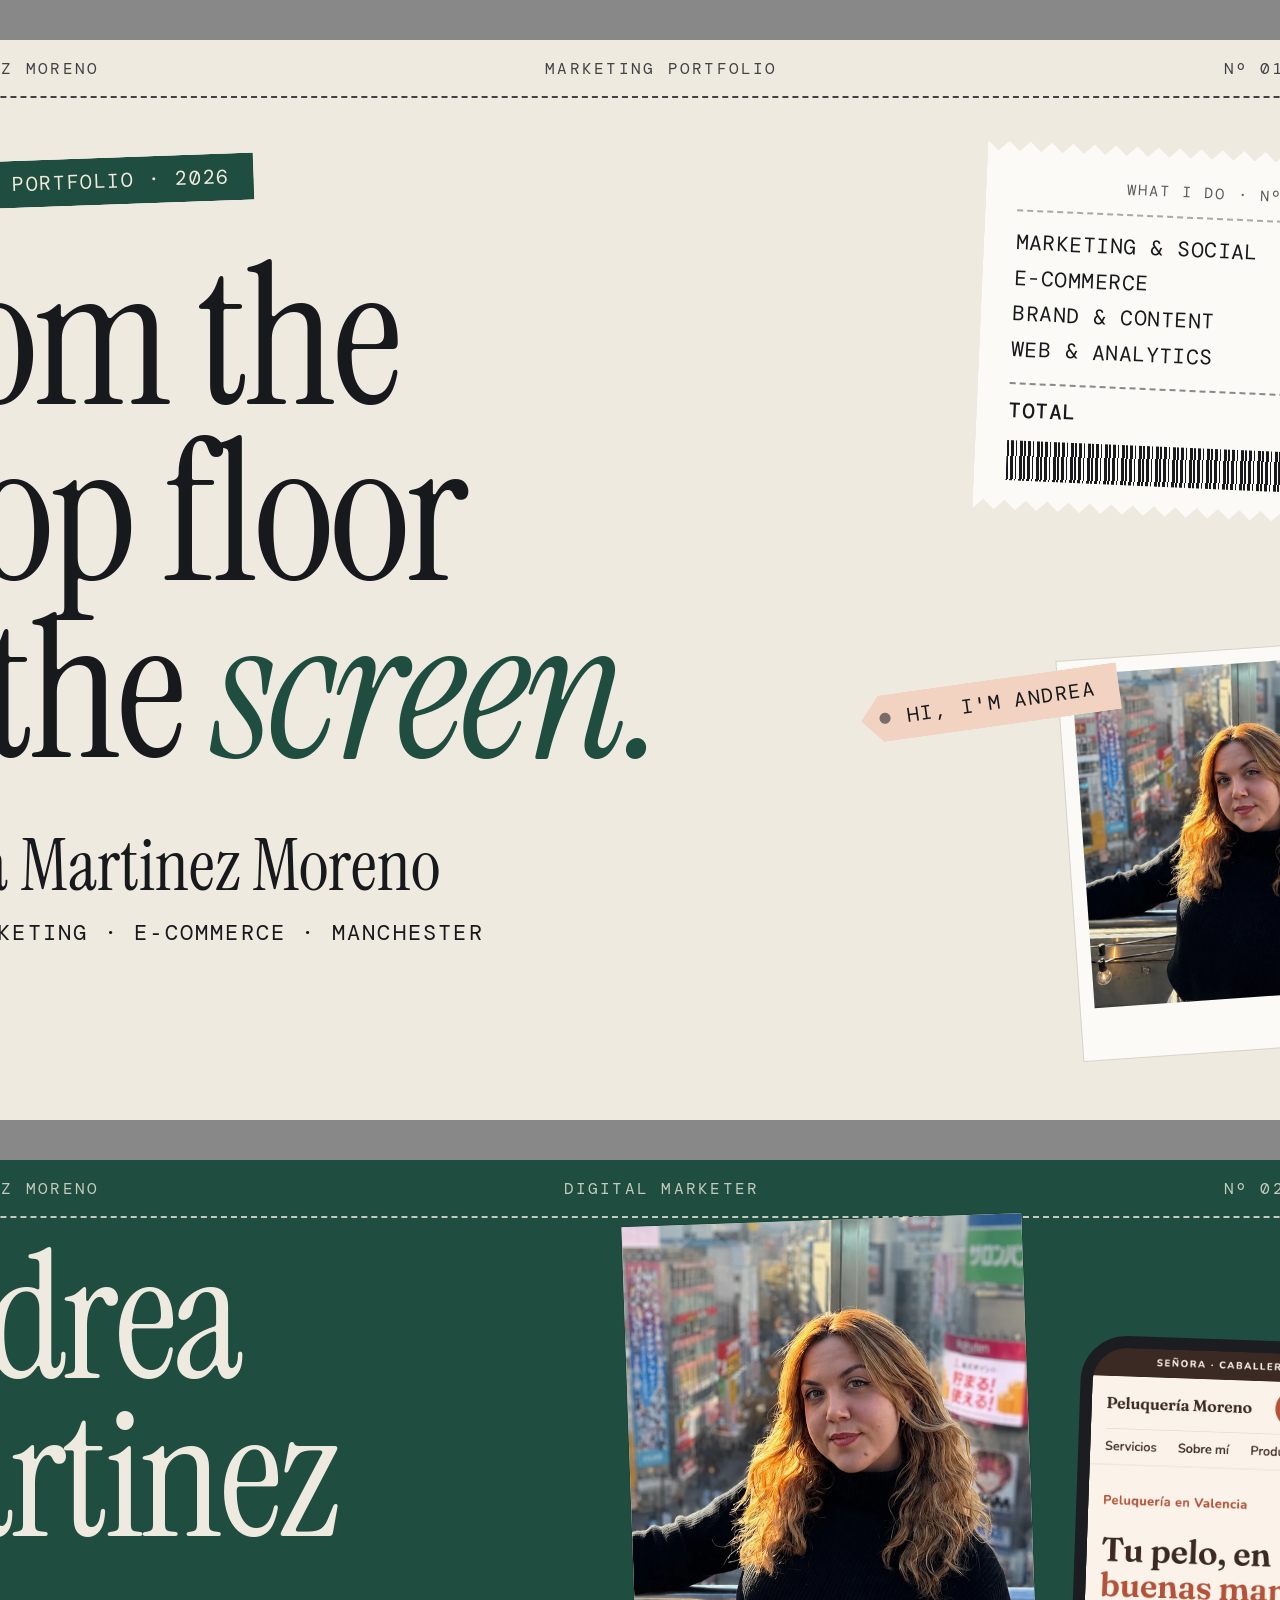
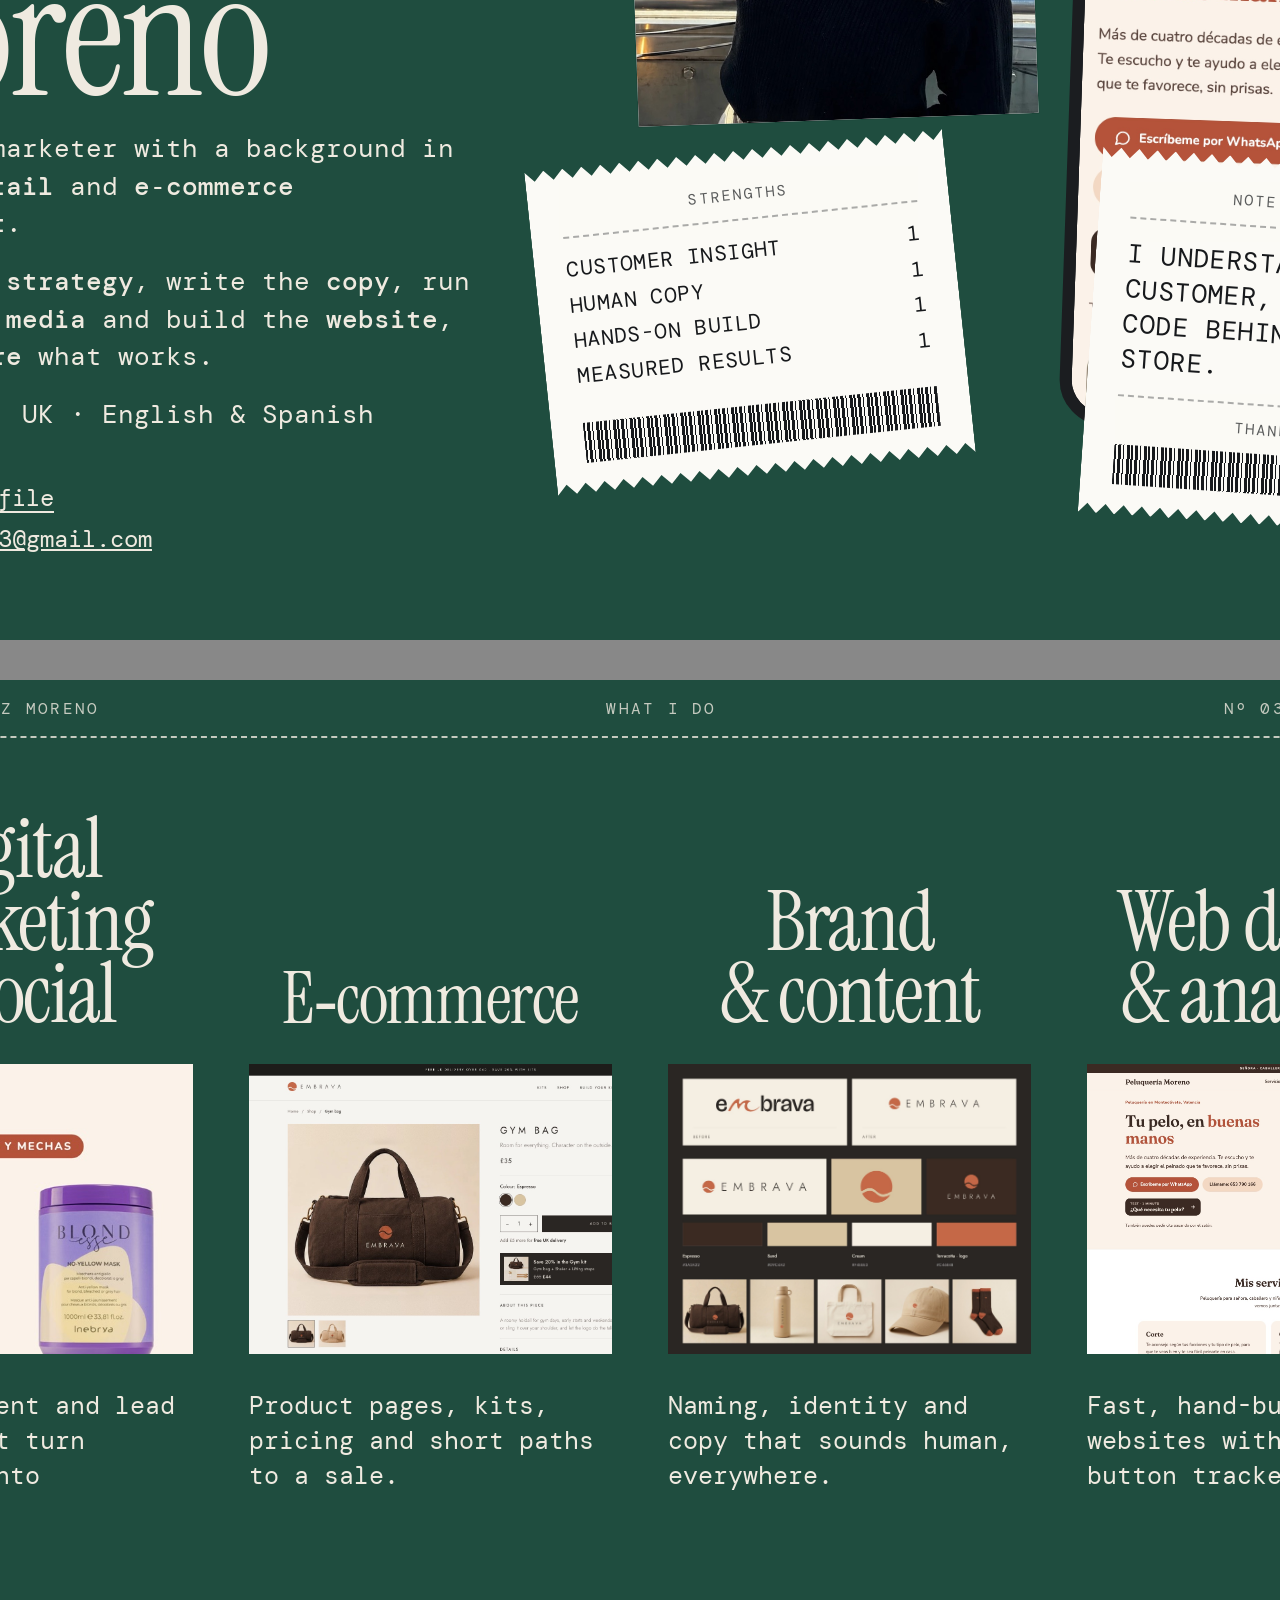
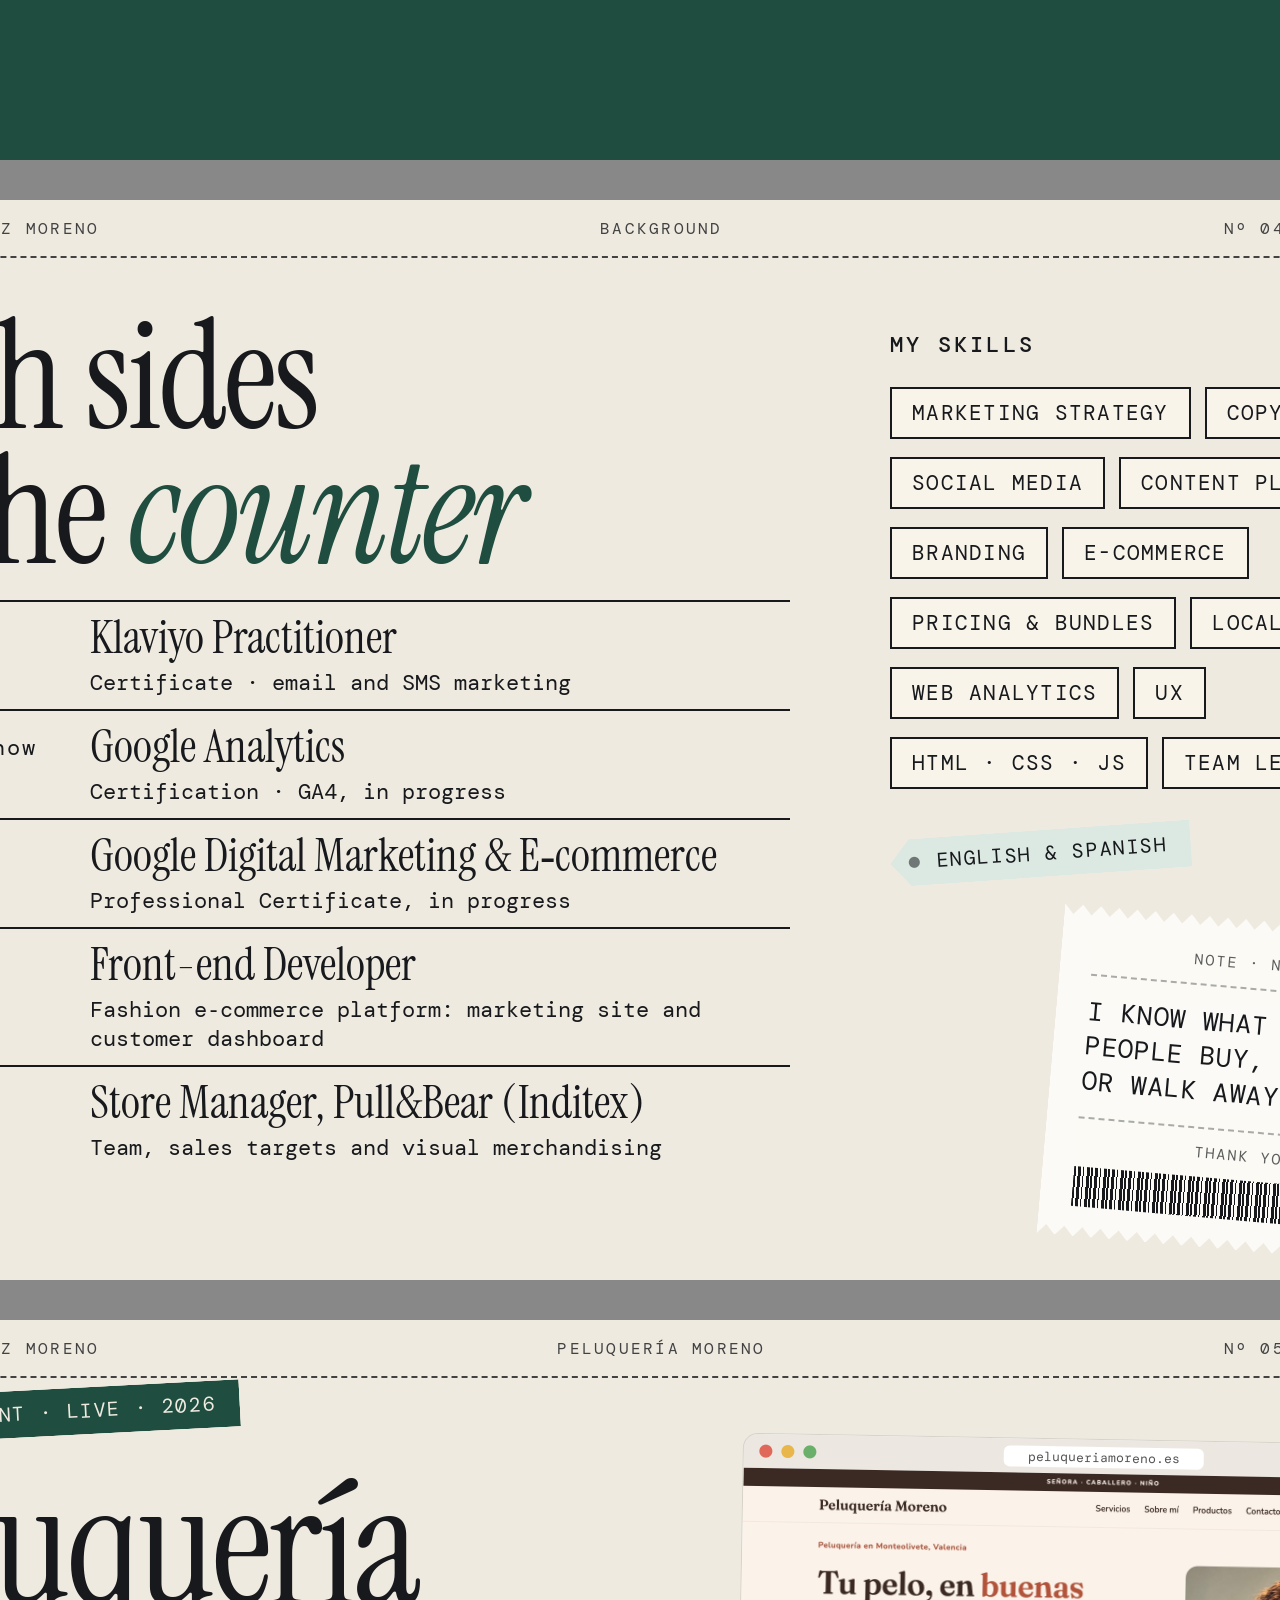
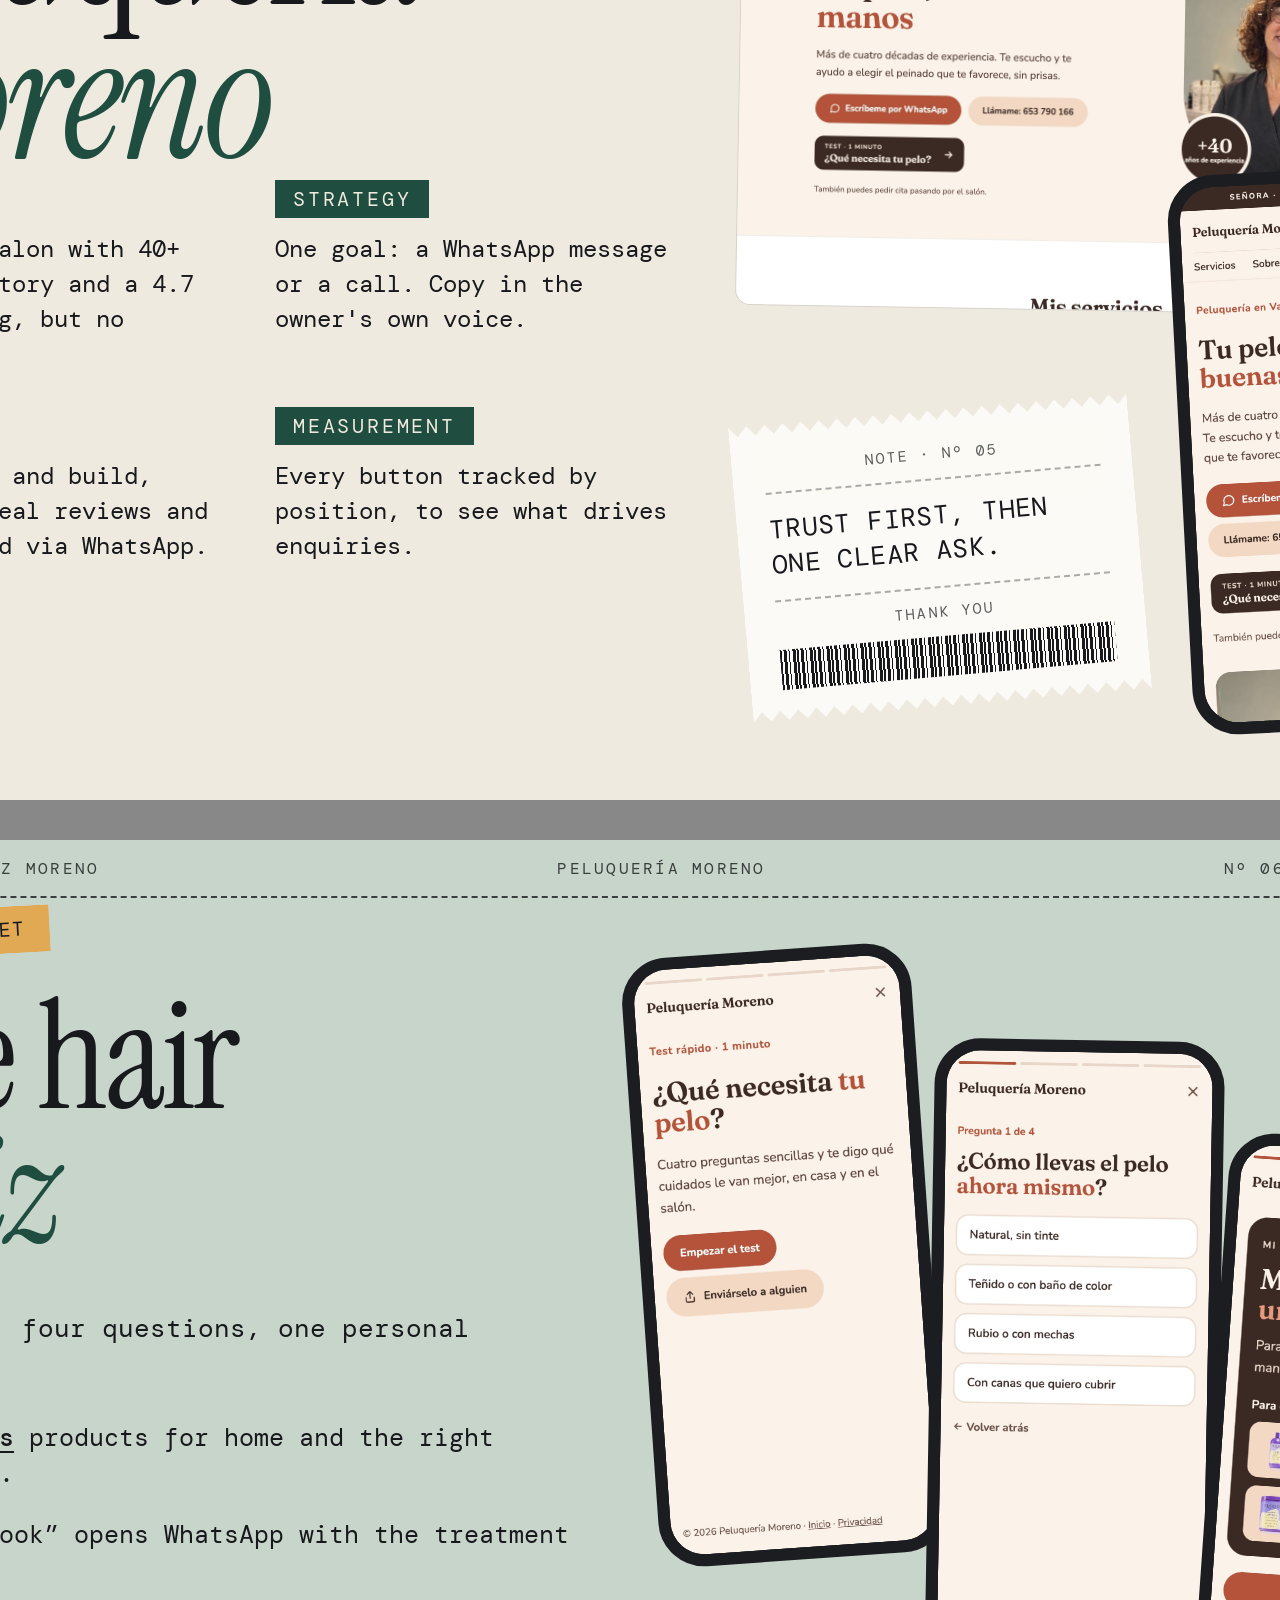
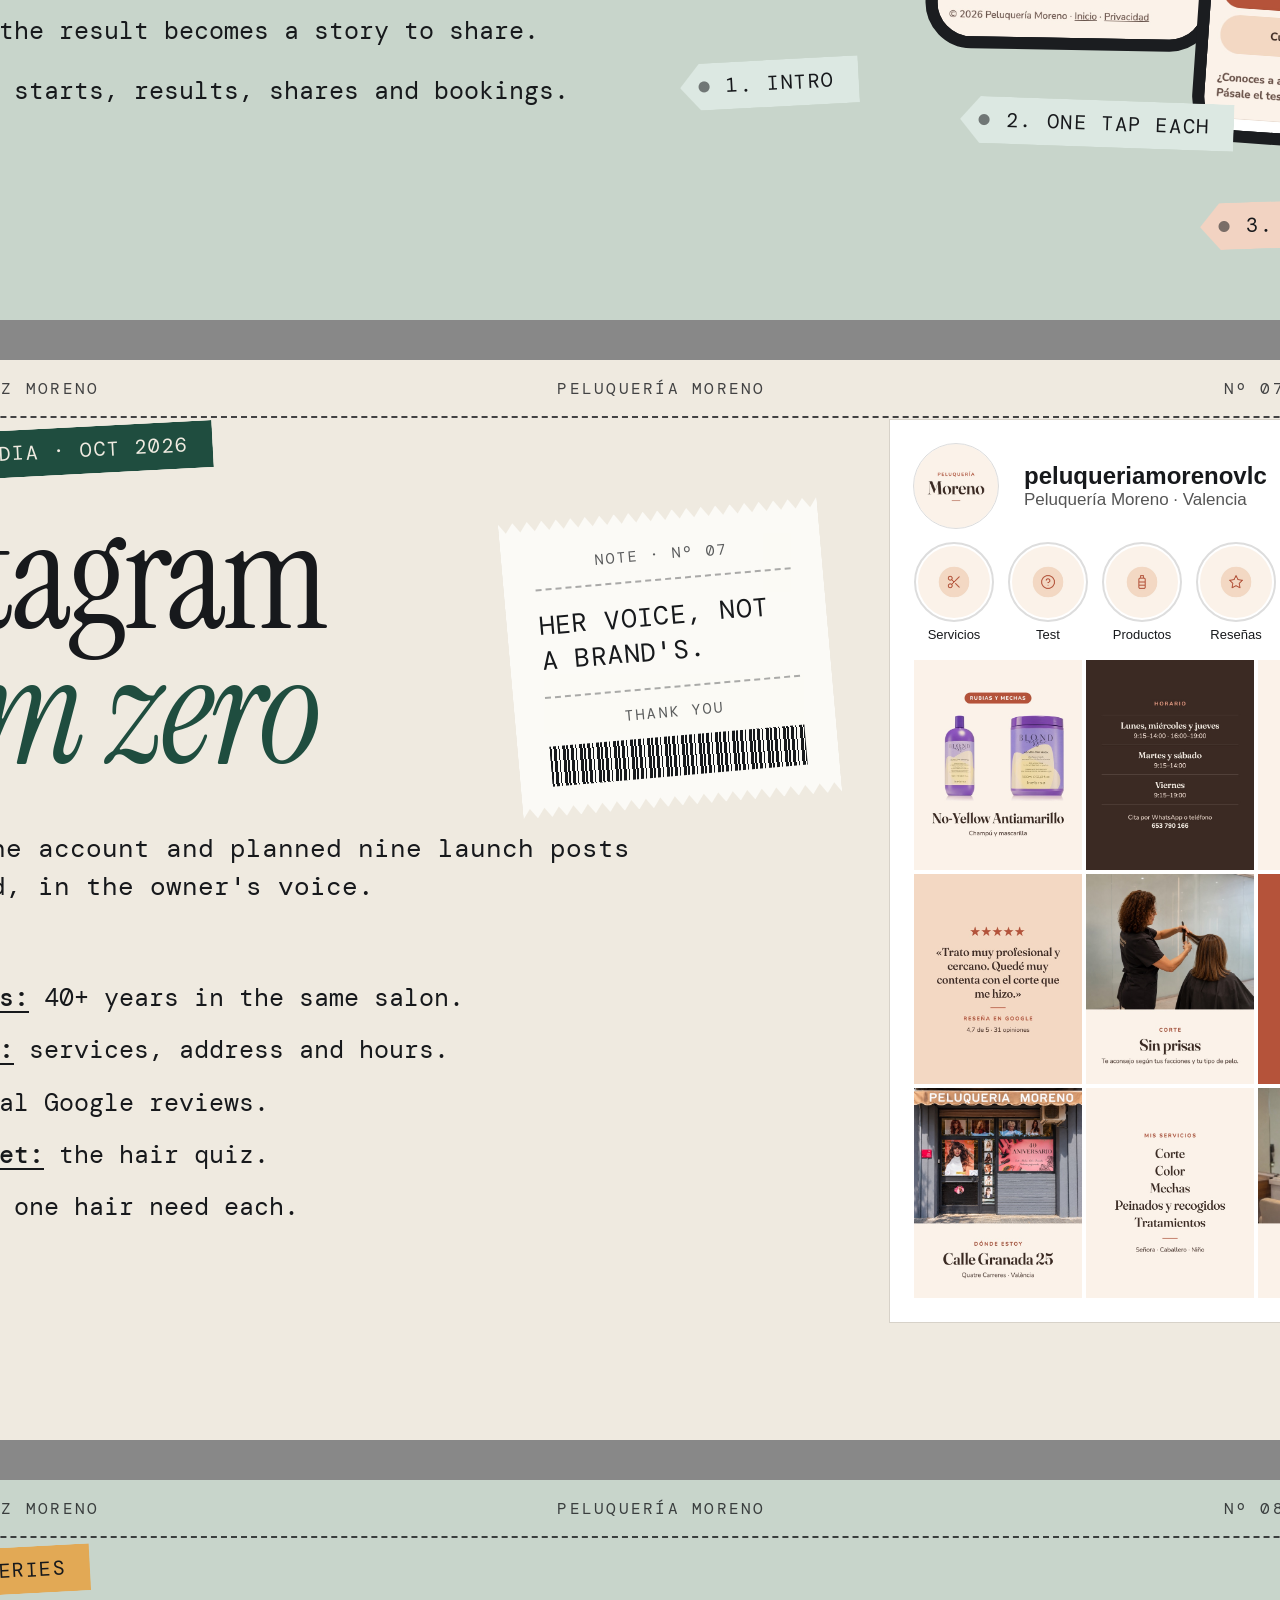
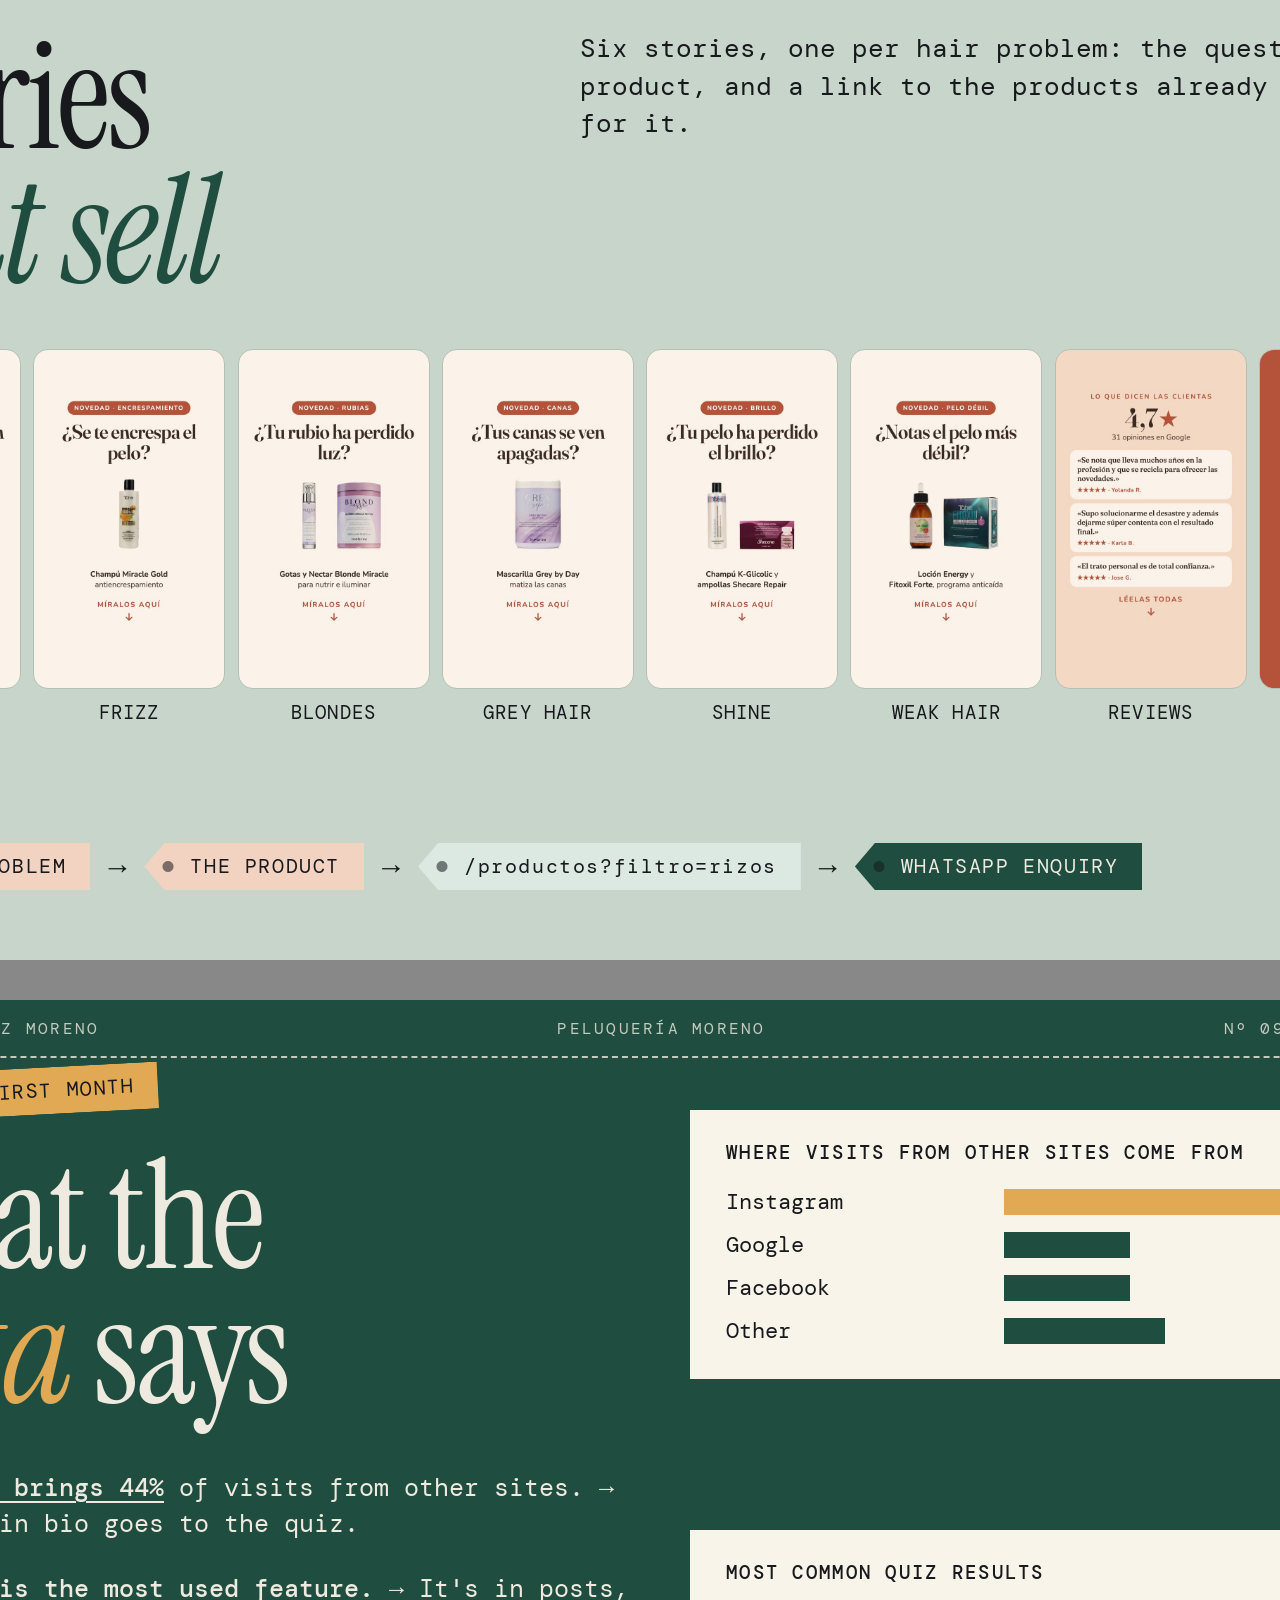
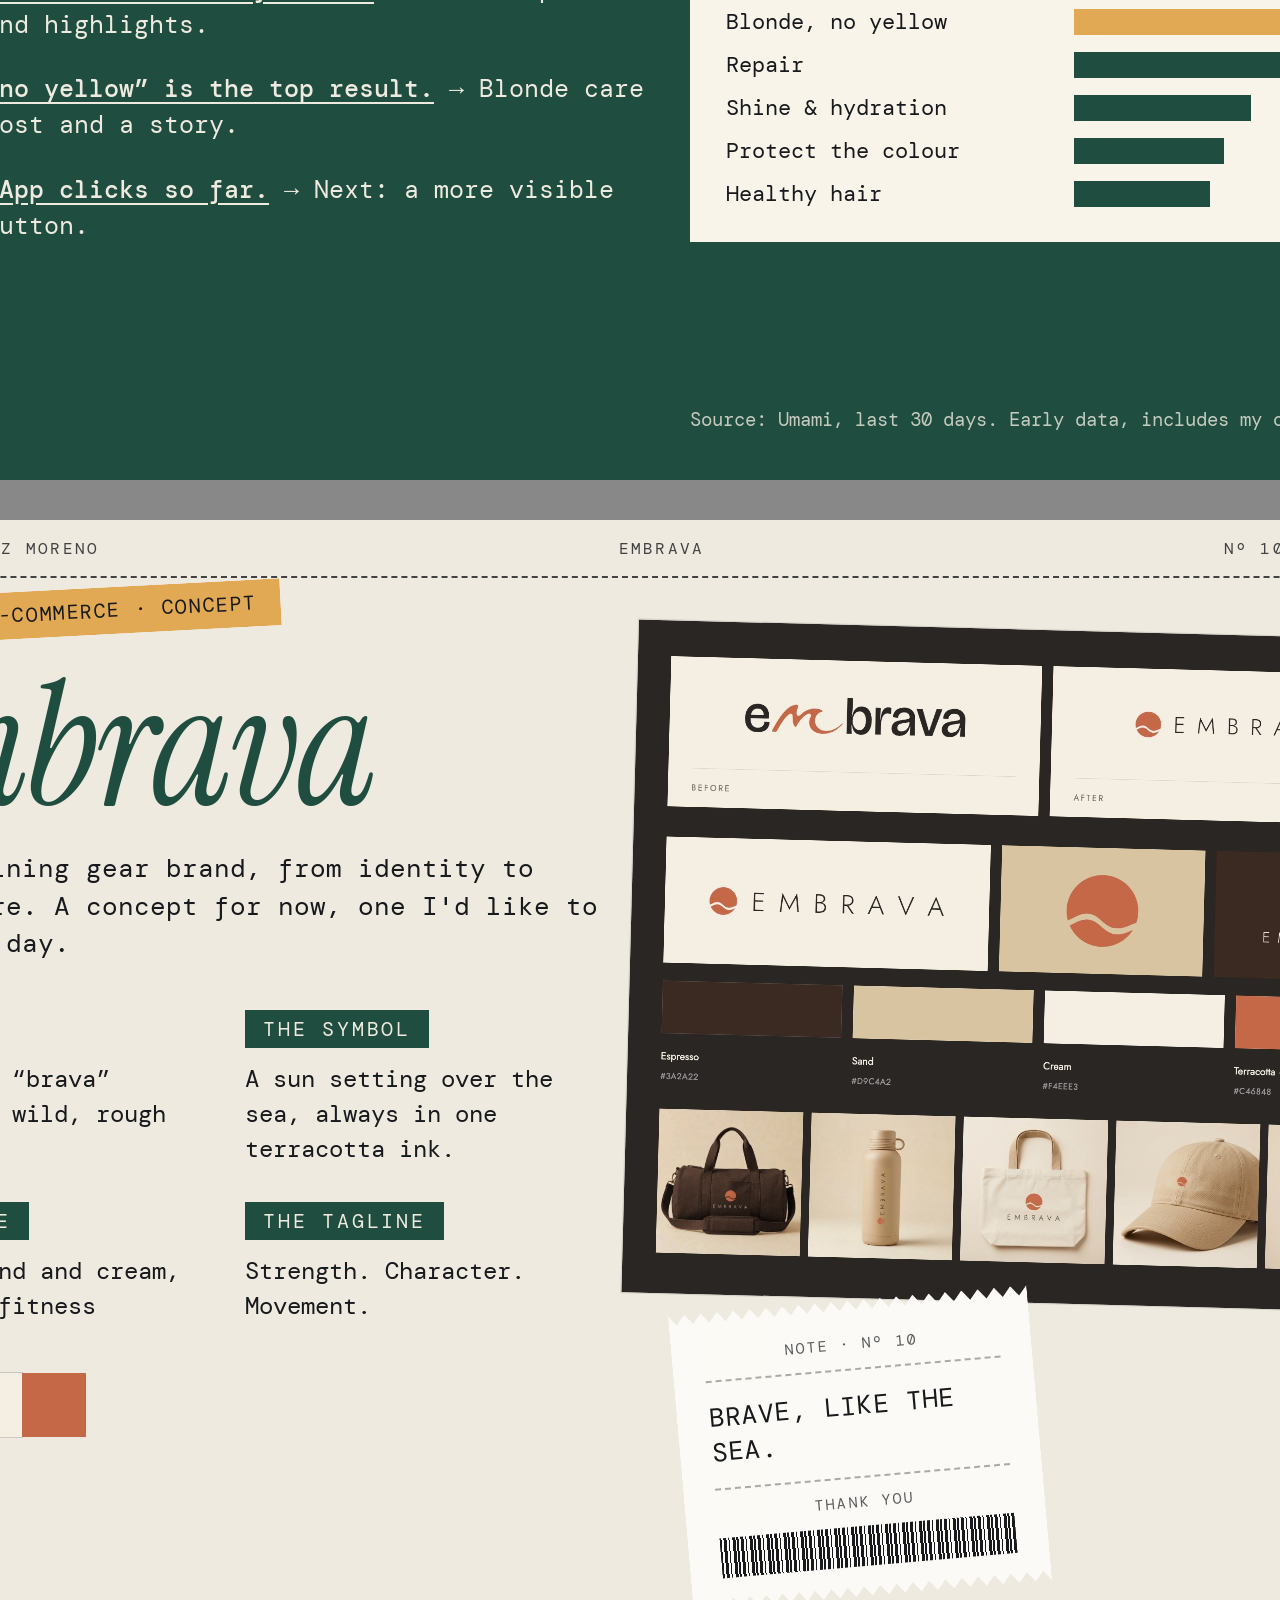
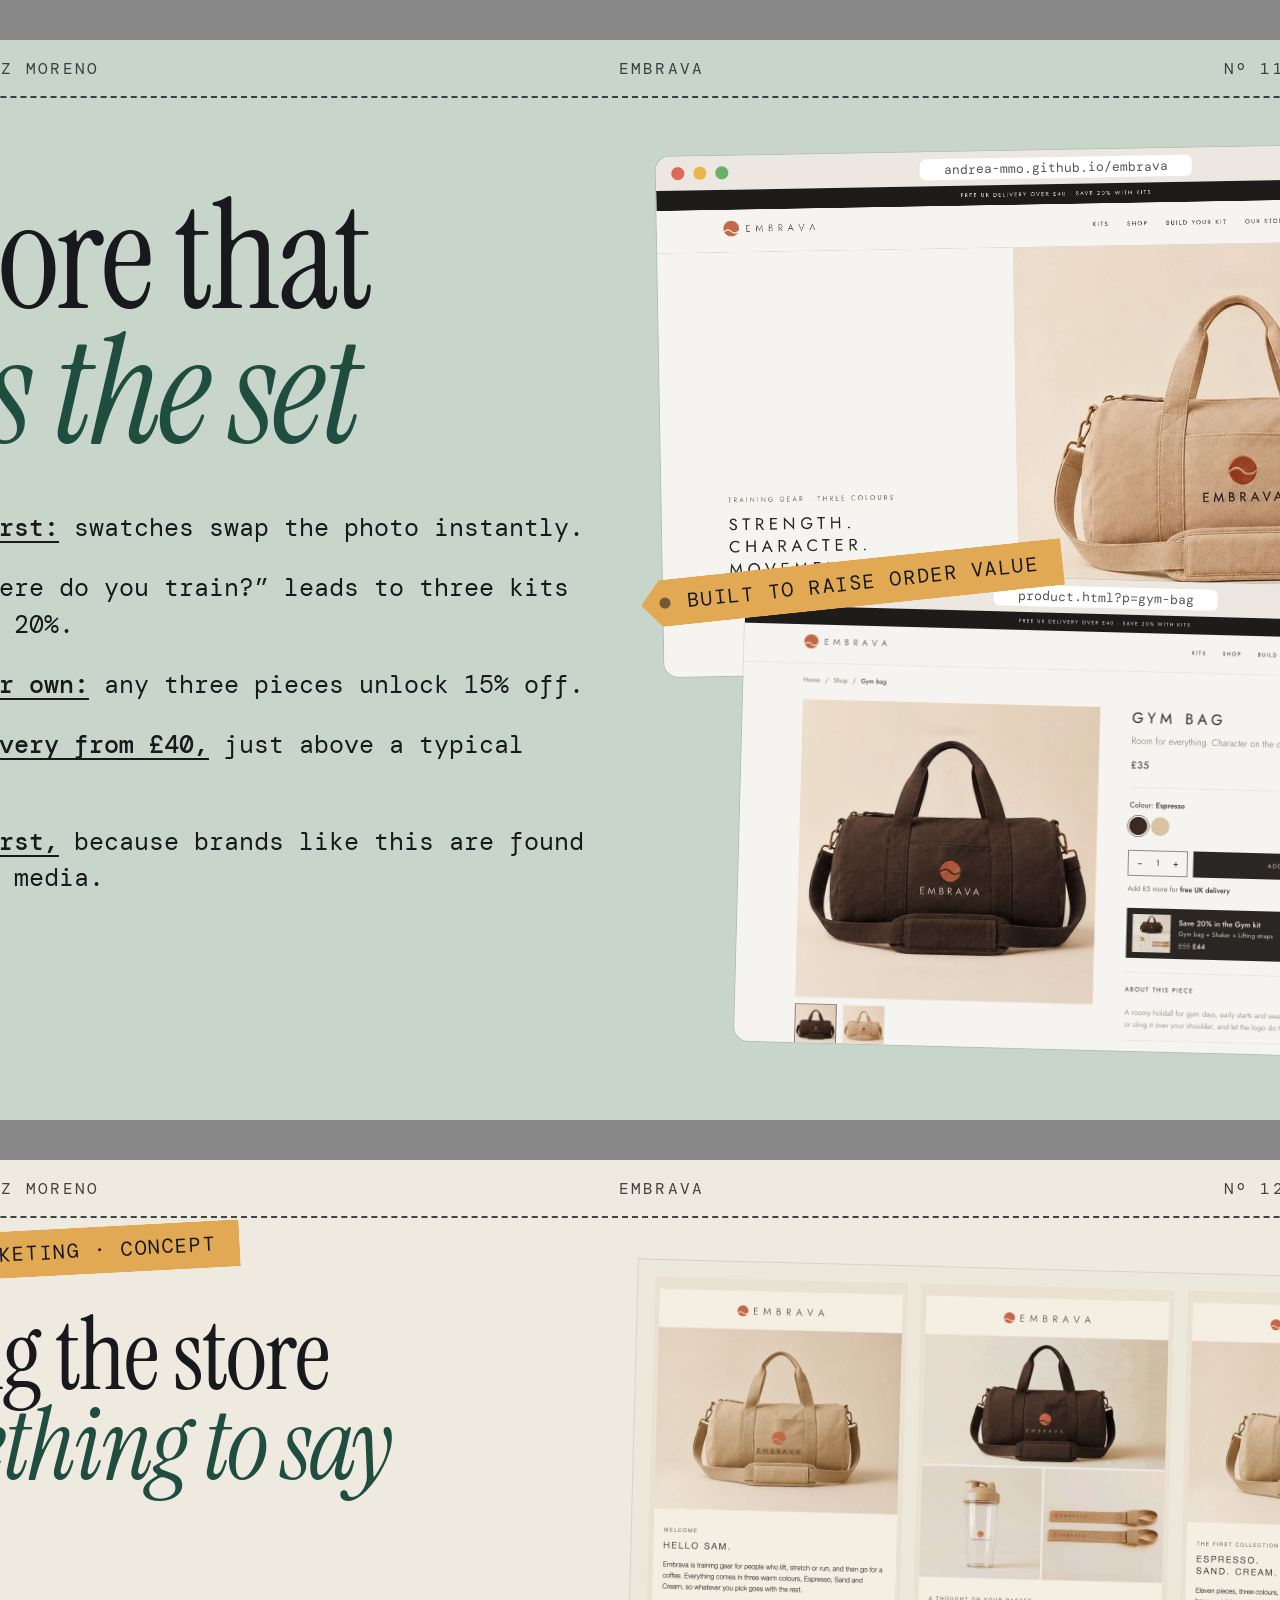
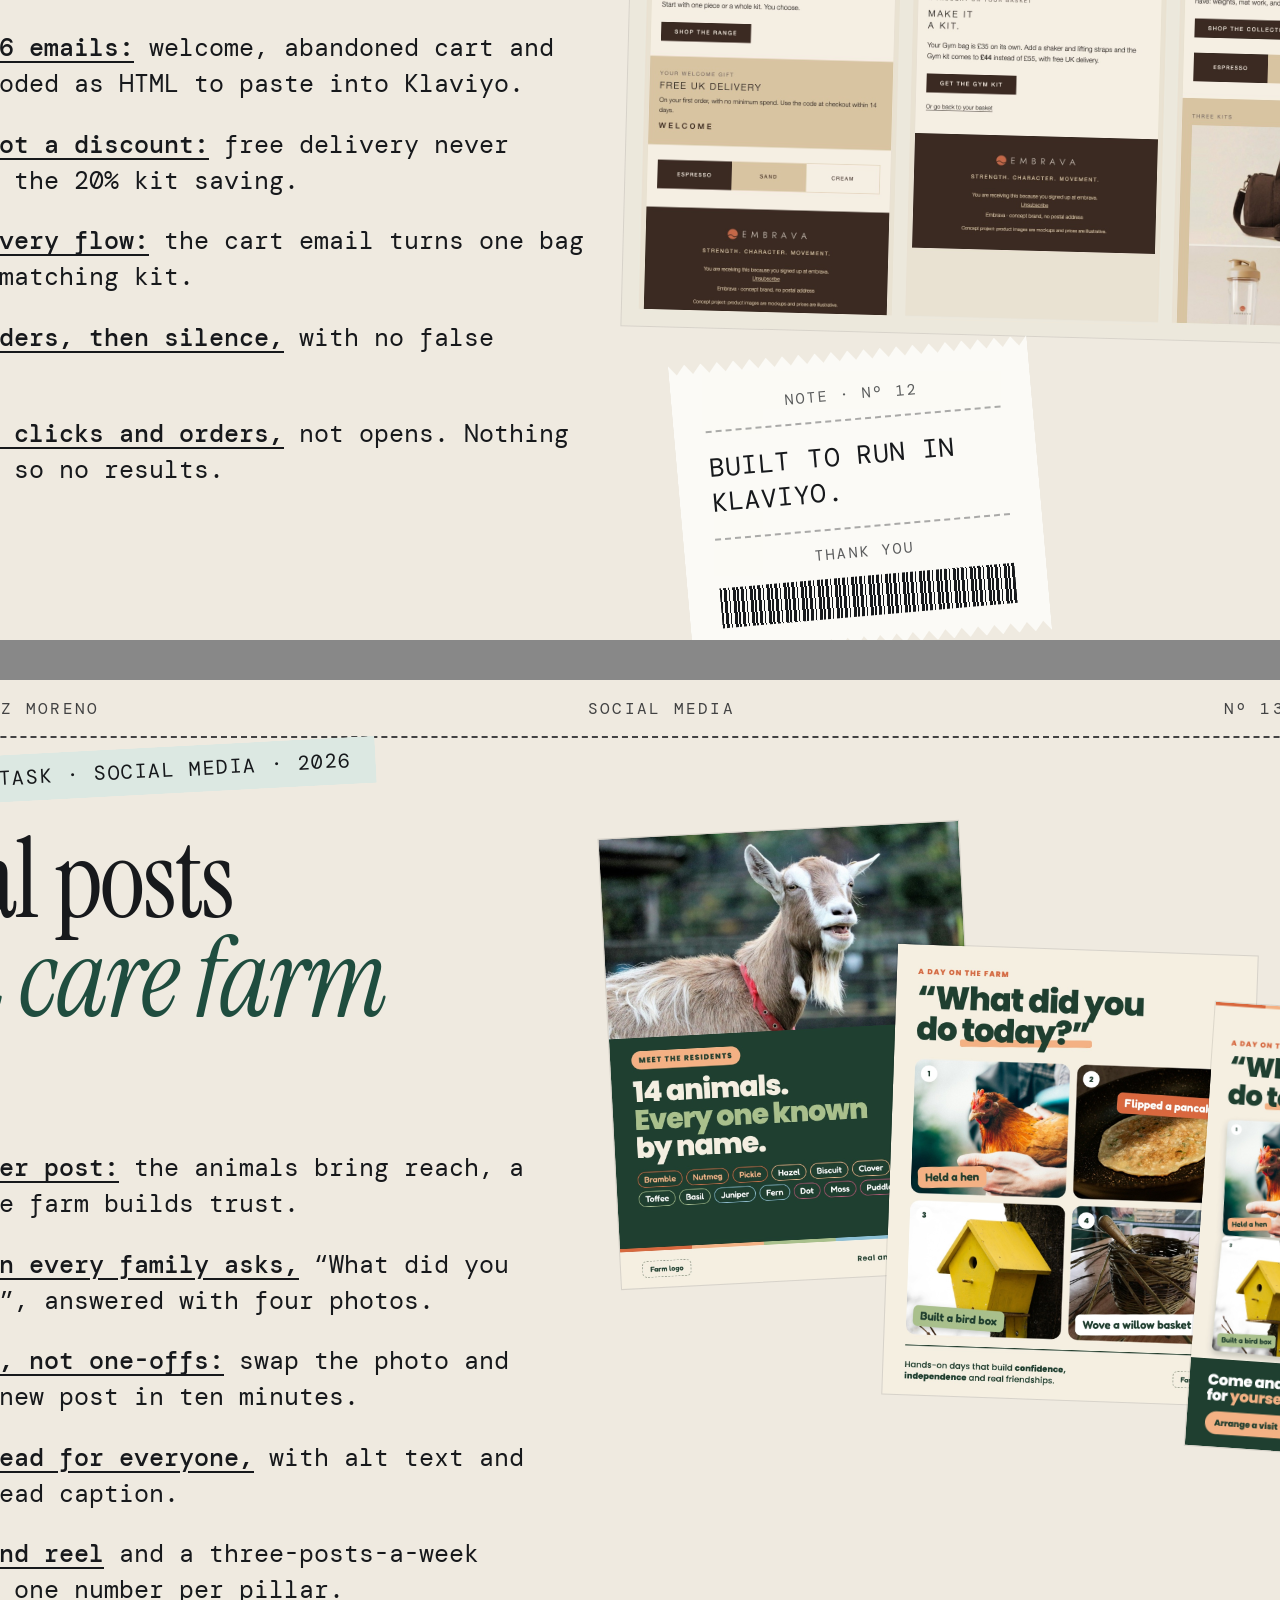
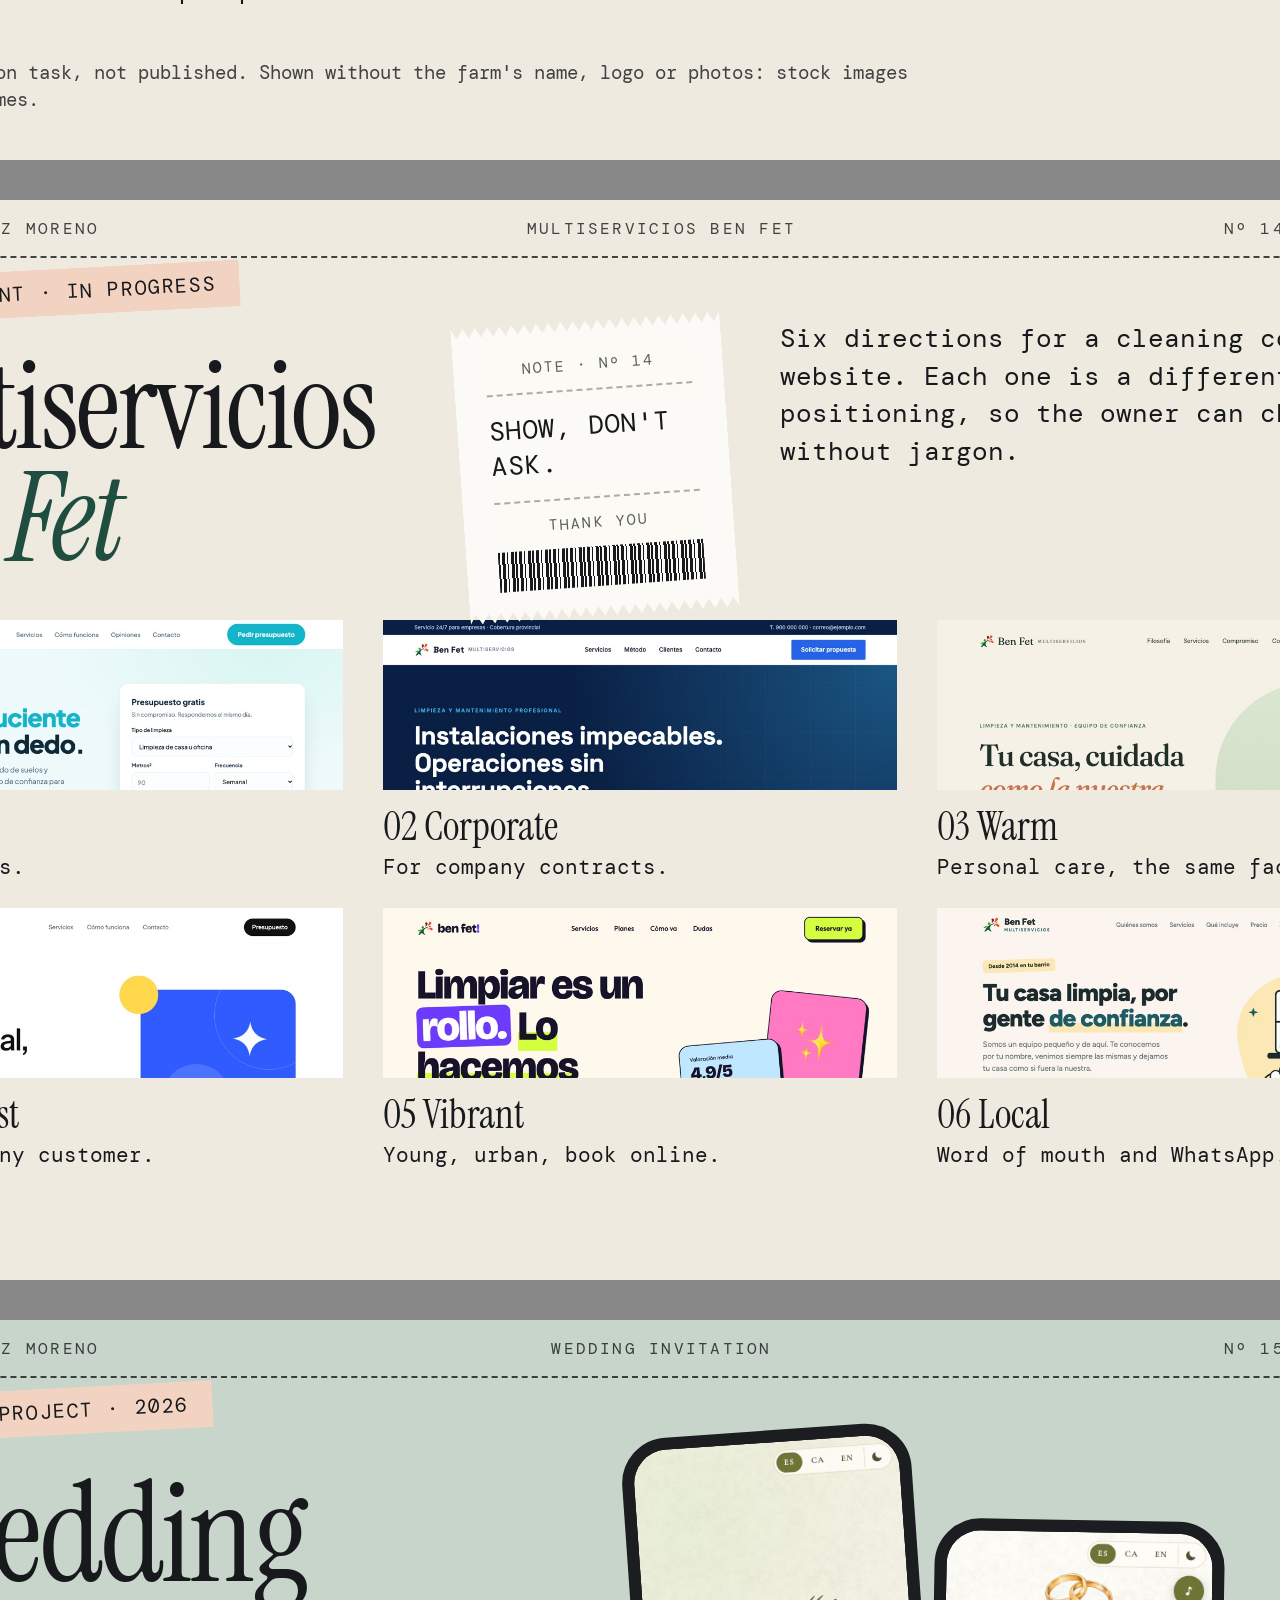
==== commit 972a551d: "Mejora las tarjetas de Embrava, Truce y la invitación, y añade Google Analytics Embrava muestra la t" ====
--- a/deck/portfolio-deck.html
+++ b/deck/portfolio-deck.html
@@ -708,6 +708,11 @@
 @media print {
   html, body { background: none; }
 }
+
+/* Five background steps: a little tighter so they fit the slide */
+.timeline li { padding: 12px 0; }
+.timeline h3 { font-size: 46px; }
+.timeline p { margin-top: 8px; }
 </style>
 </head>
 <body>
@@ -828,6 +833,10 @@
     <li>
       <span class="when">Oct 2026</span>
       <div><h3>Klaviyo Practitioner</h3><p>Certificate · email and SMS marketing</p></div>
+    </li>
+    <li>
+      <span class="when">Oct 2026 – now</span>
+      <div><h3>Google Analytics</h3><p>Certification · GA4, in progress</p></div>
     </li>
     <li>
       <span class="when">2026 – now</span>
@@ -1239,6 +1248,7 @@
   <div class="tape tape-green" style="top:70px;left:150px;transform:rotate(-3deg)">Personal project · Web app · 2026</div>
 
   <ul class="points" style="position:absolute;top:400px;left:150px;width:760px;gap:24px">
+    <li><b>For anyone with problem skin:</b> it reads each product&#39;s ingredients, organises the routine and finds what doesn&#39;t suit you.</li>
     <li><b>Take things away,</b> not add them: a 6-week reset, then one product back every 2 weeks.</li>
     <li><b>A rule engine decides, not AI.</b> AI only reads label photos, and the person confirms.</li>
     <li><b>Safety first:</b> a professional-advice alert always sits above the routine.</li>
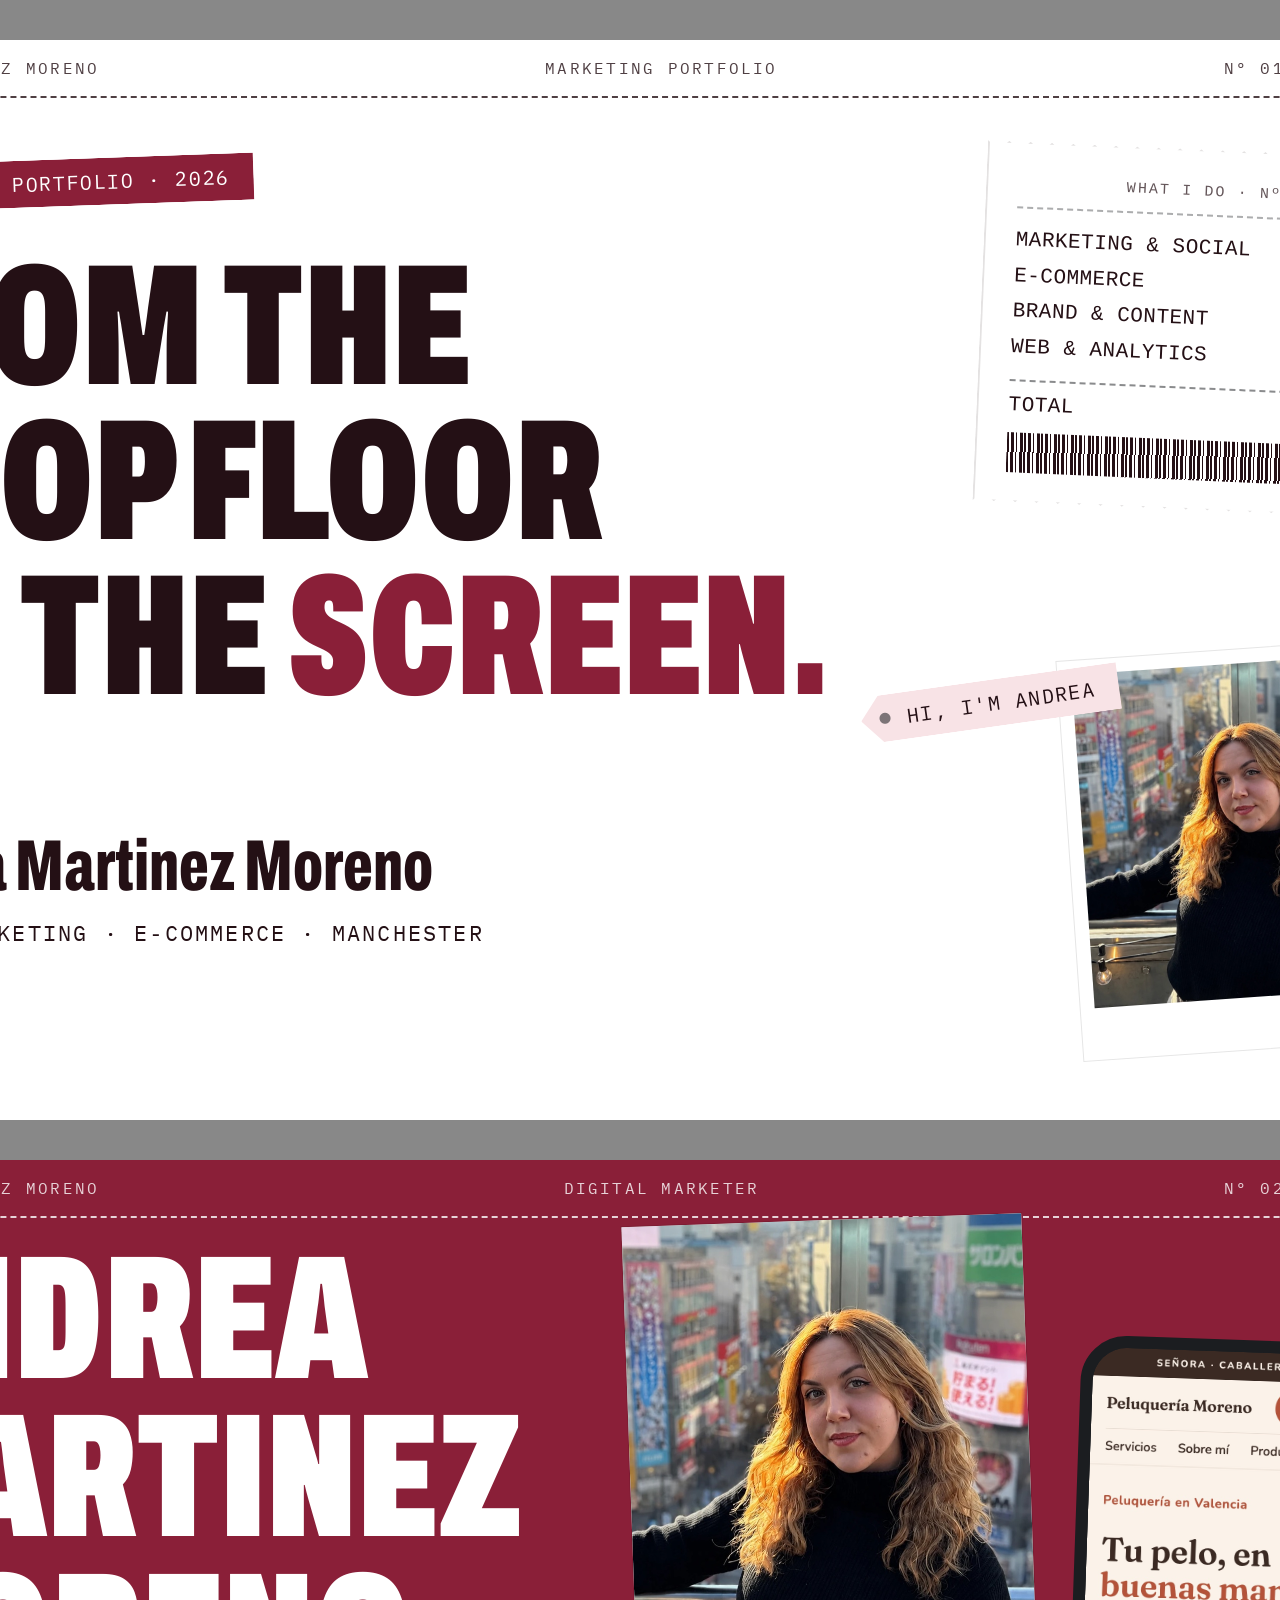
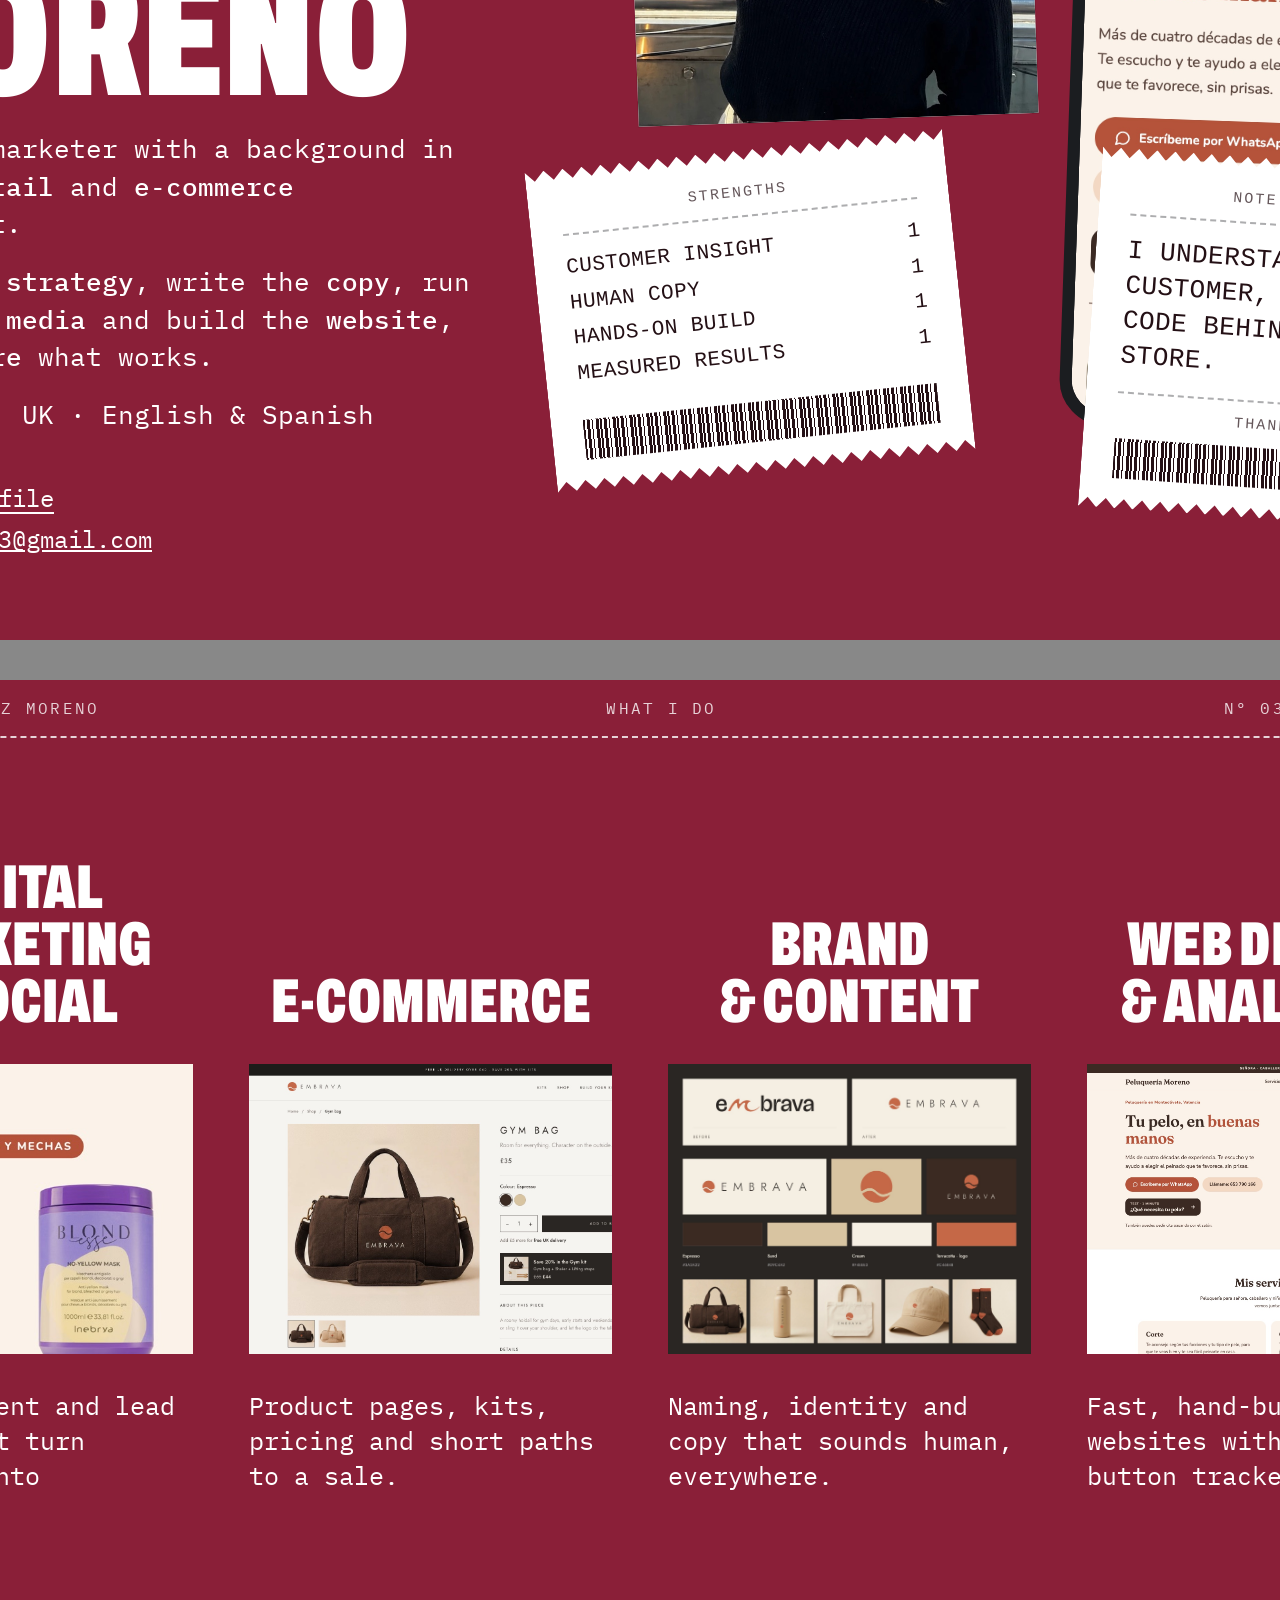
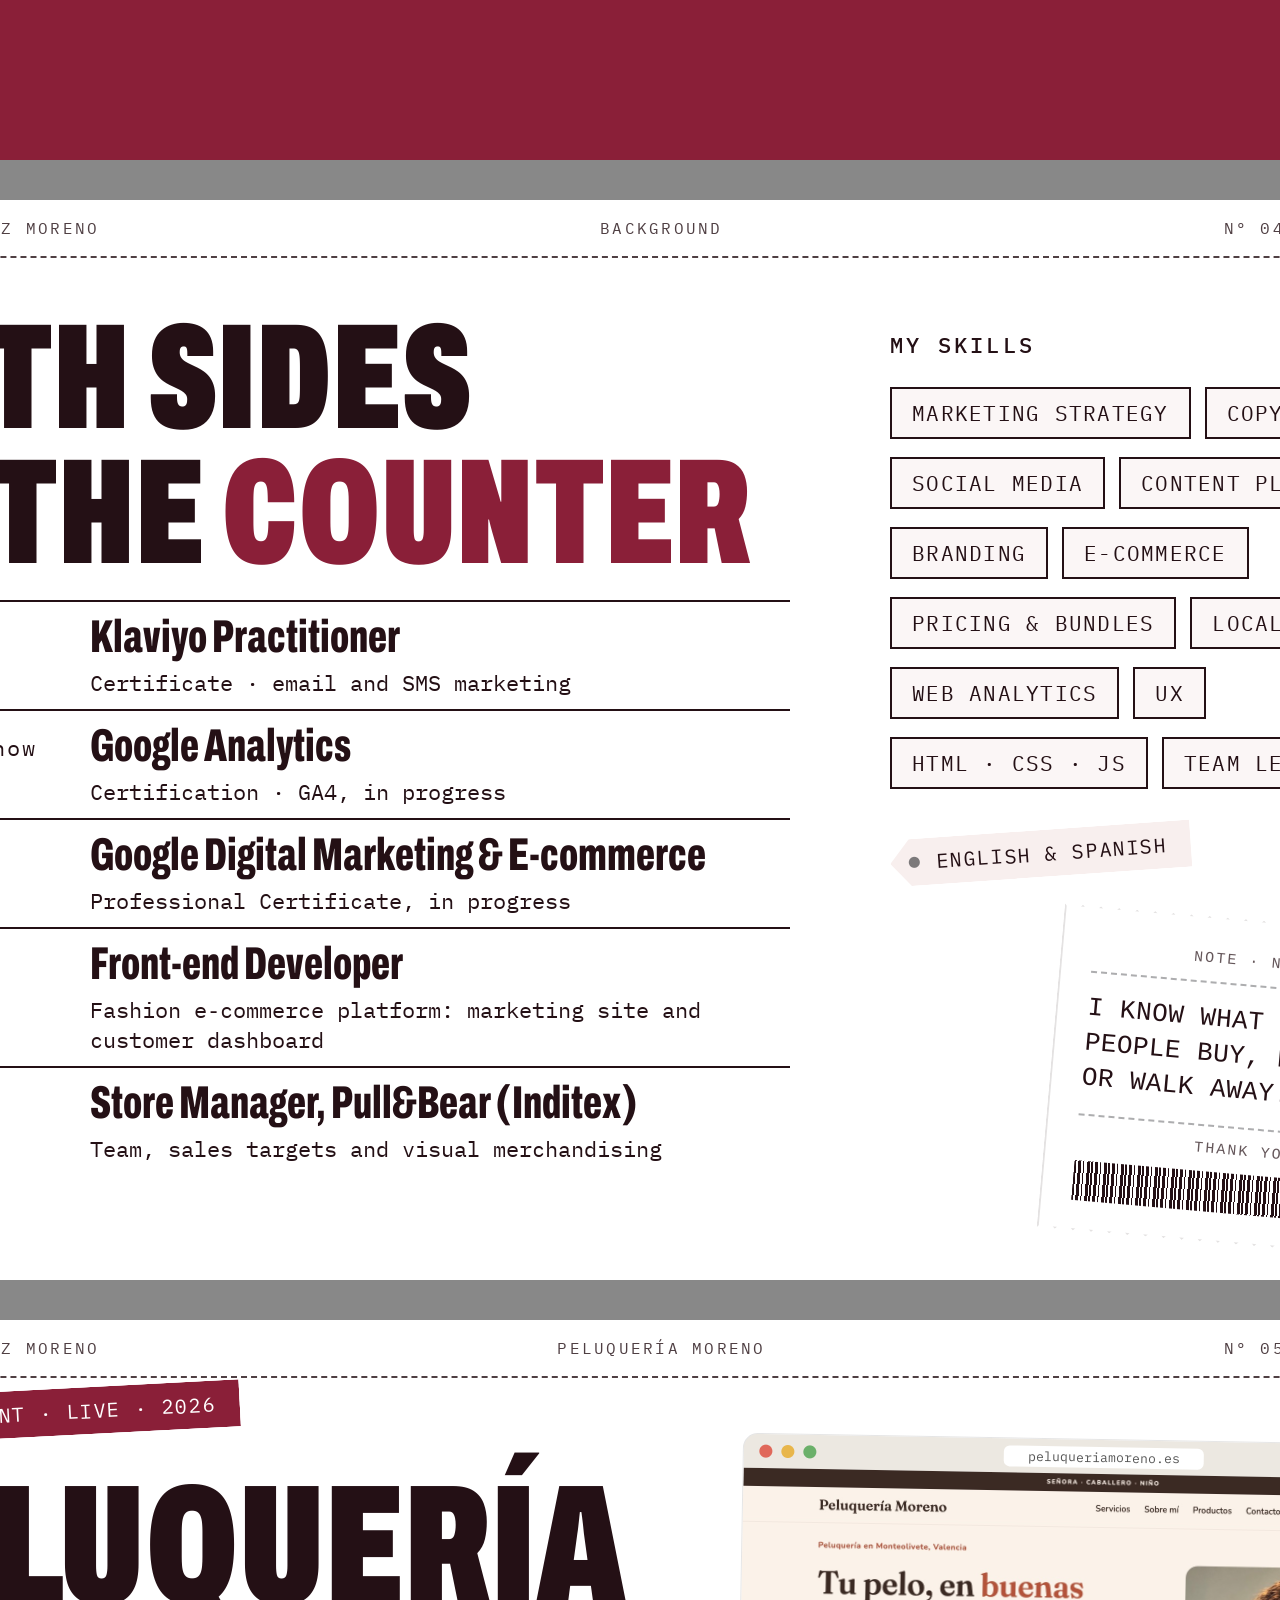
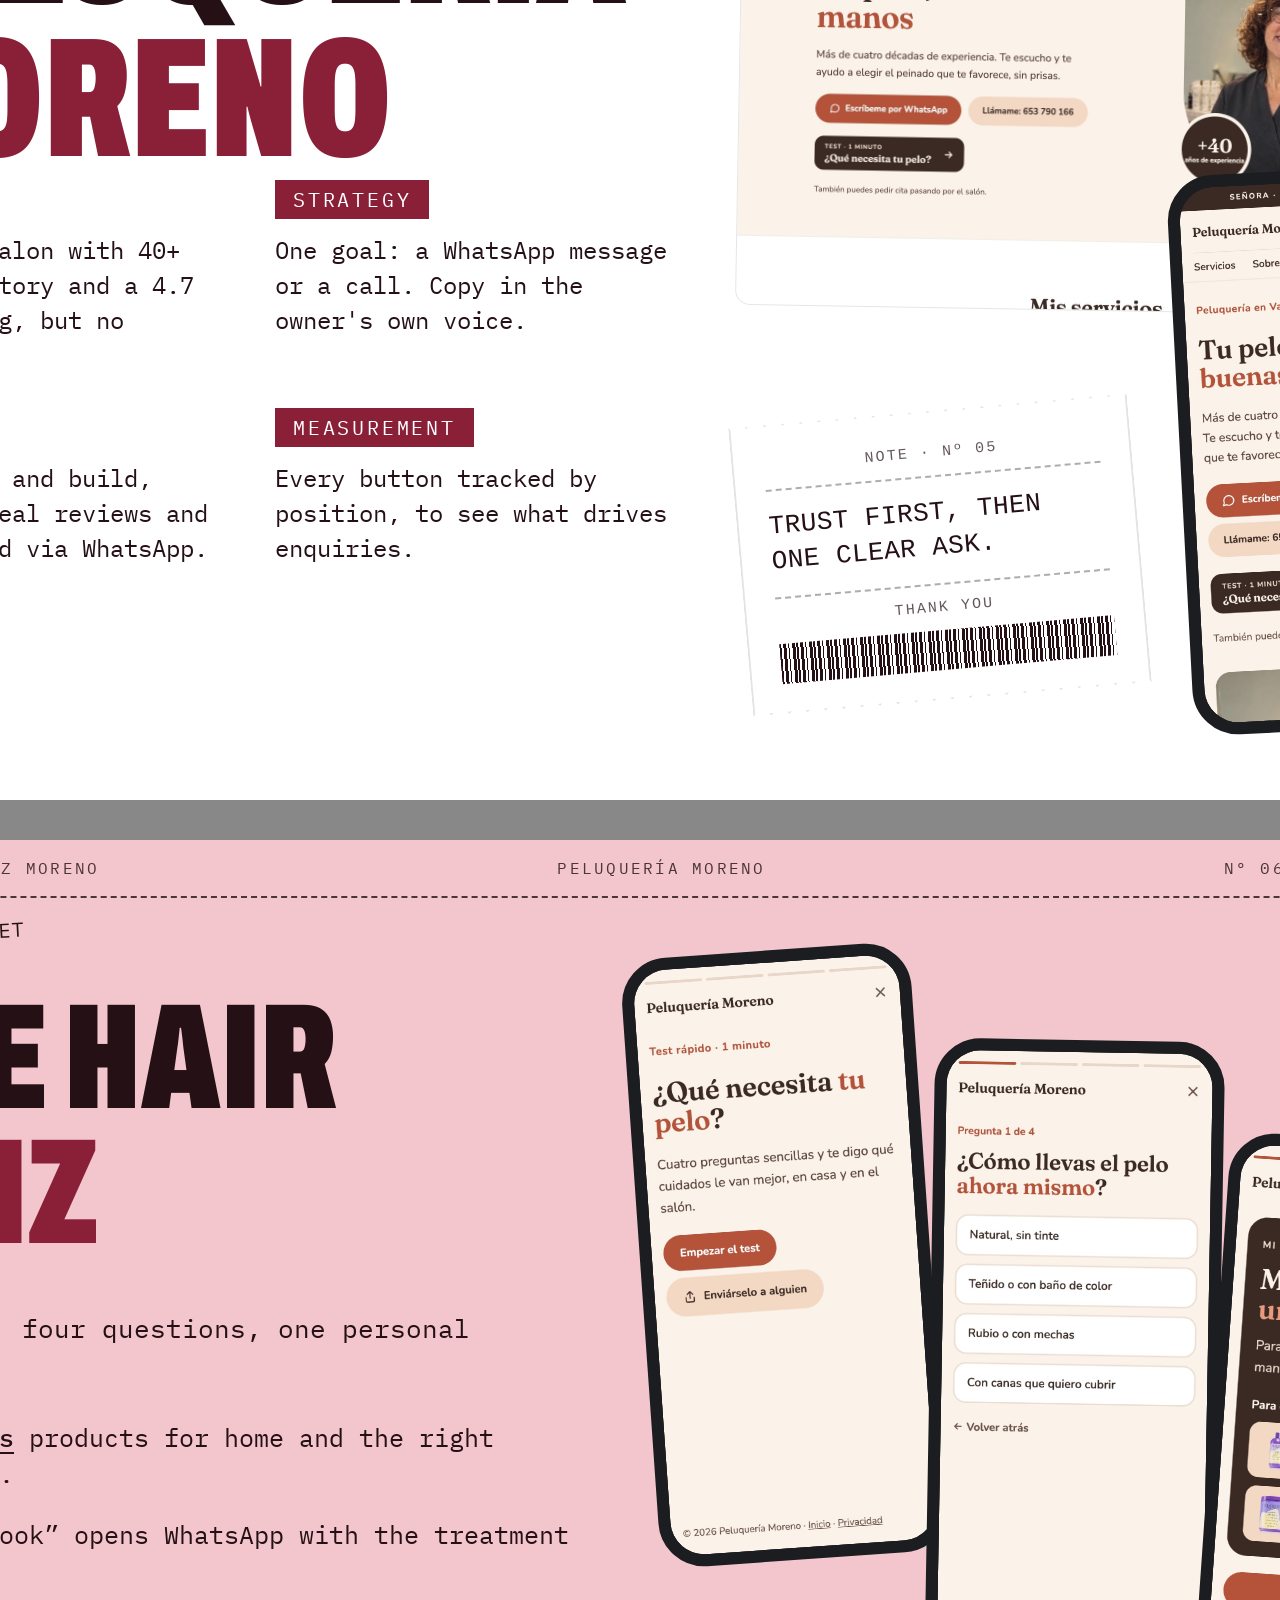
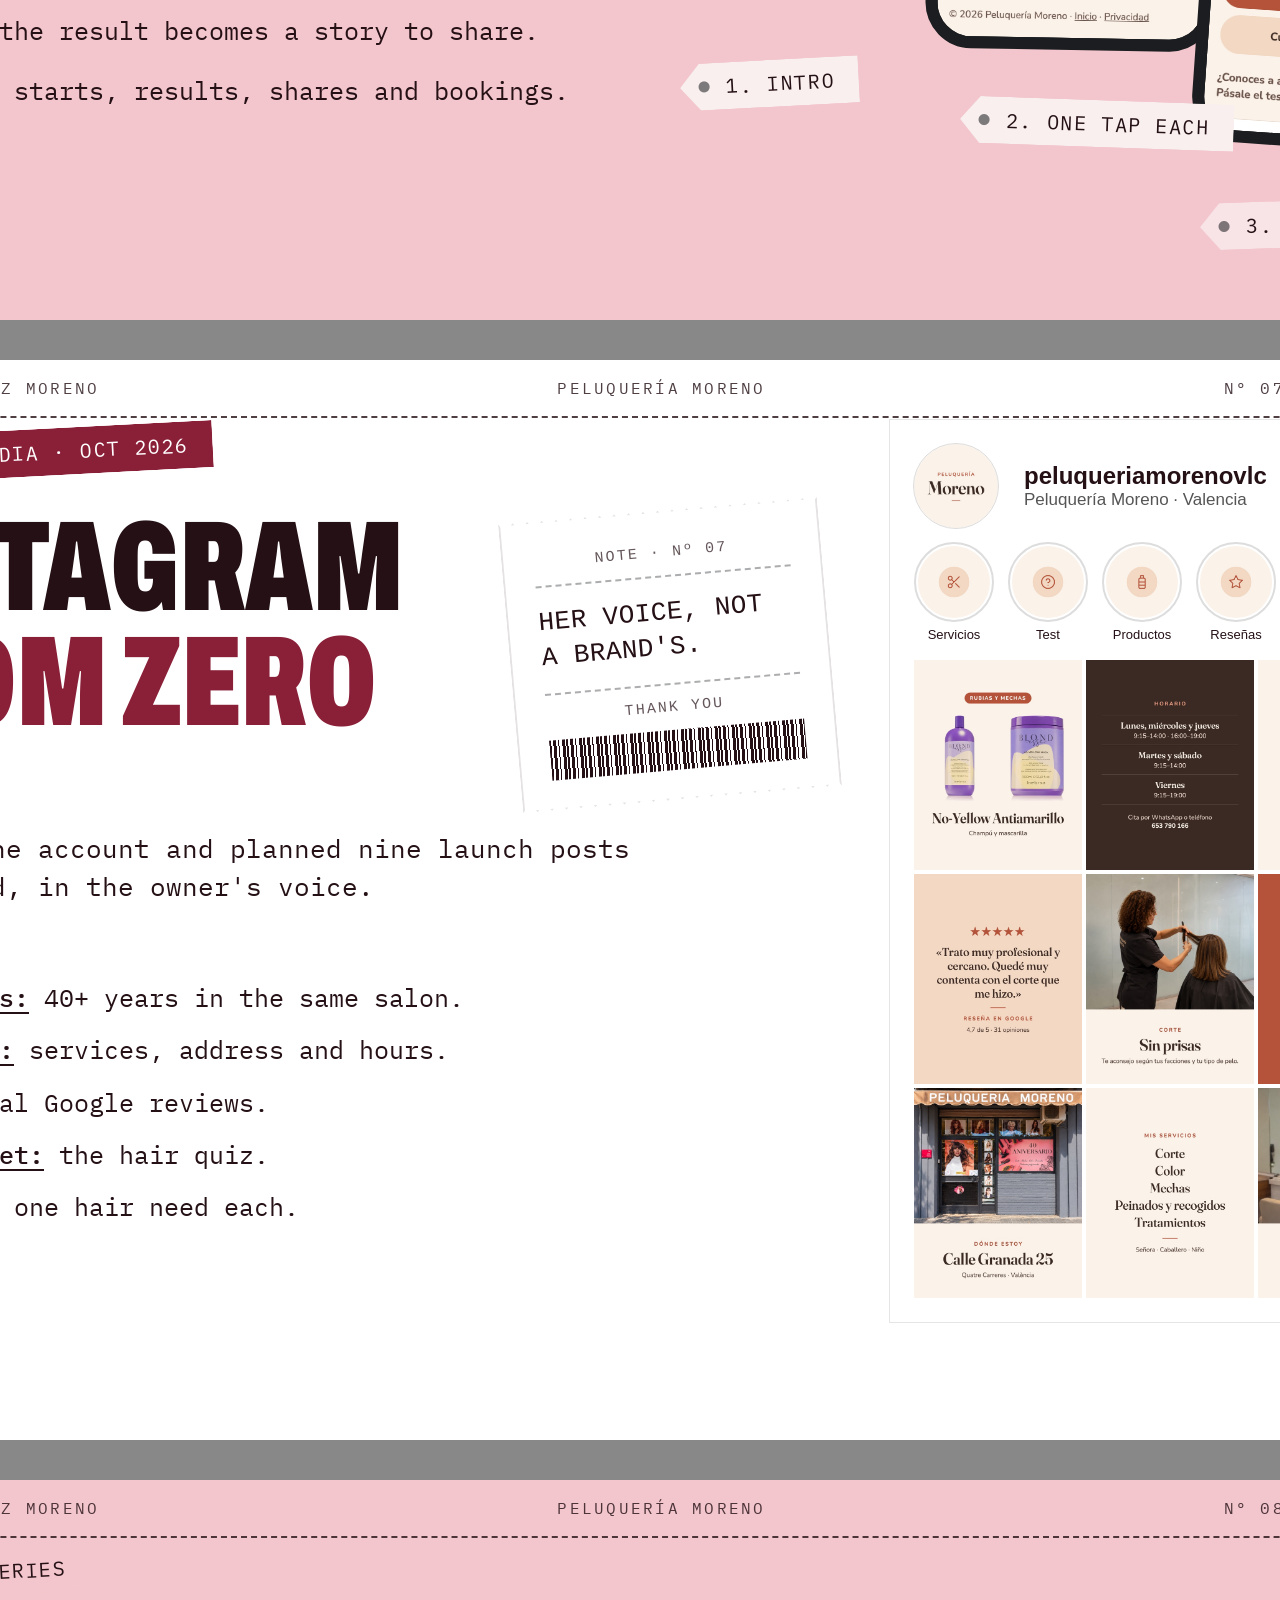
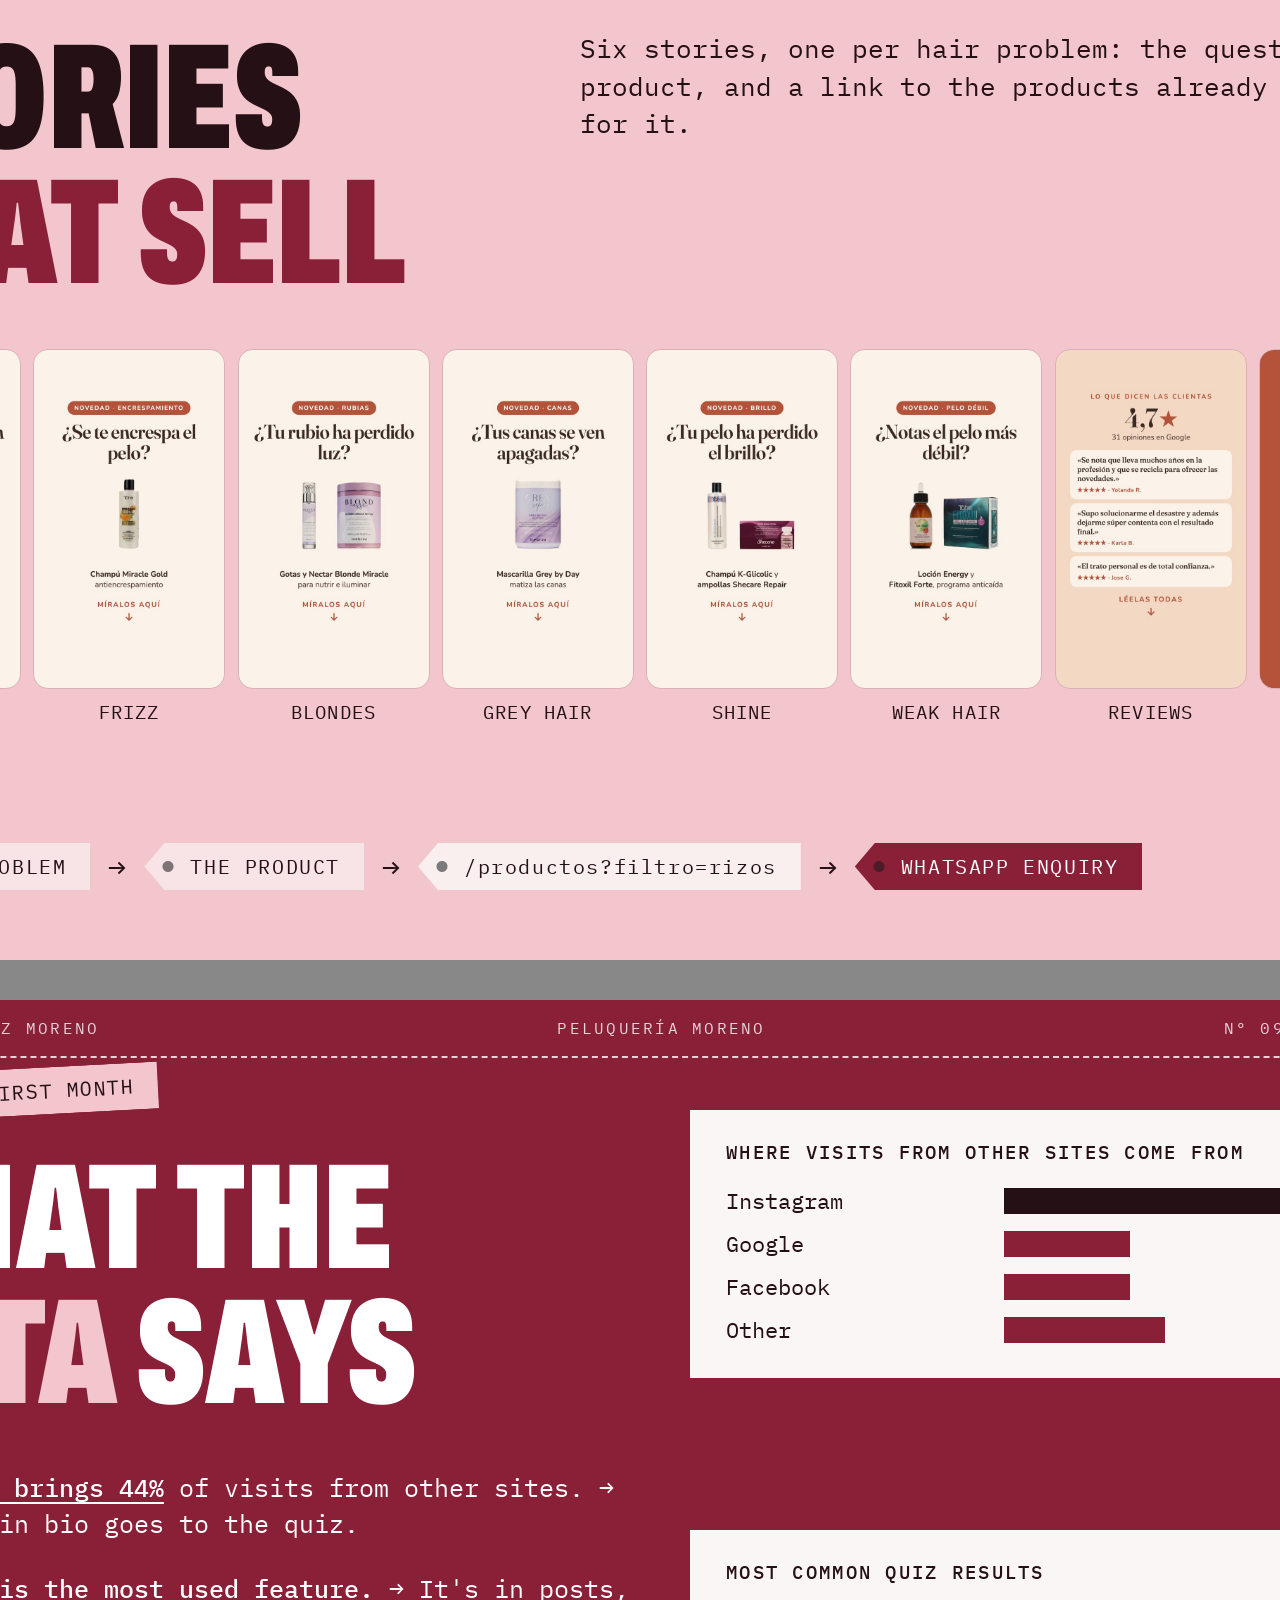
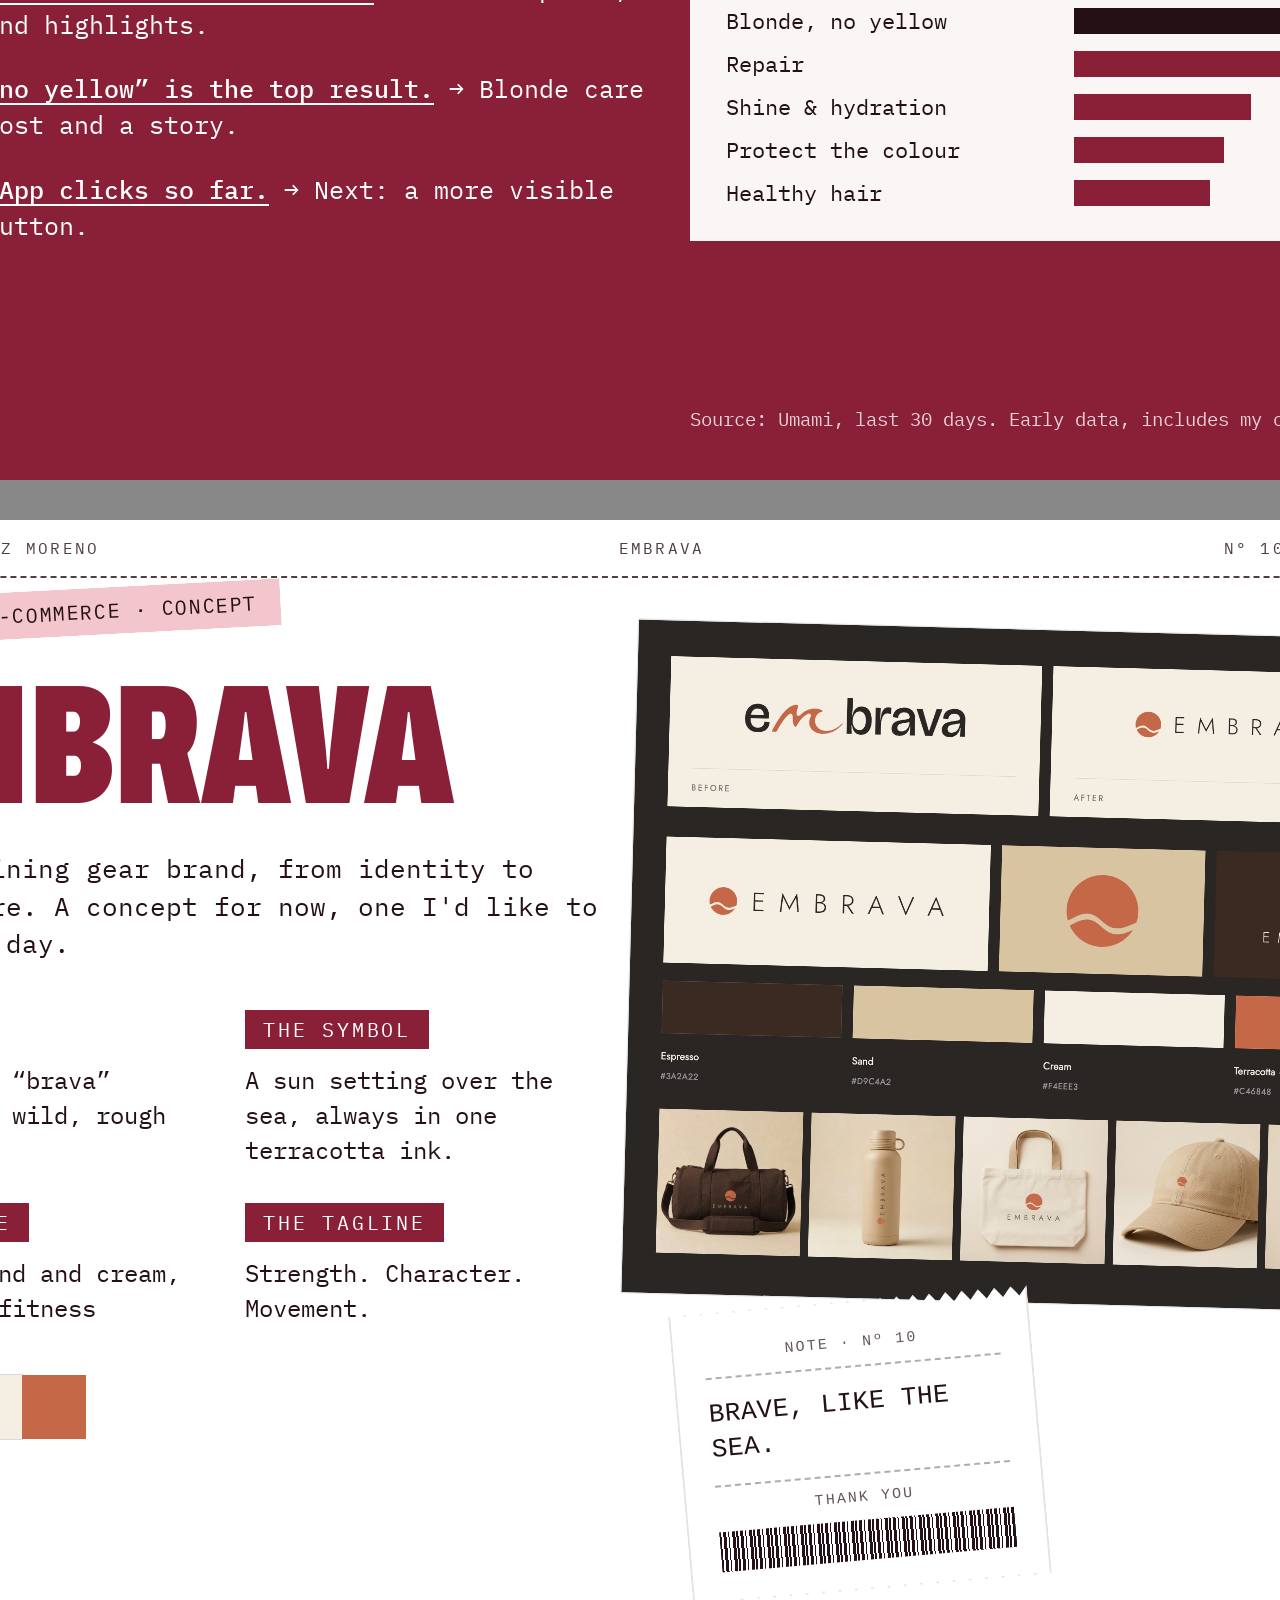
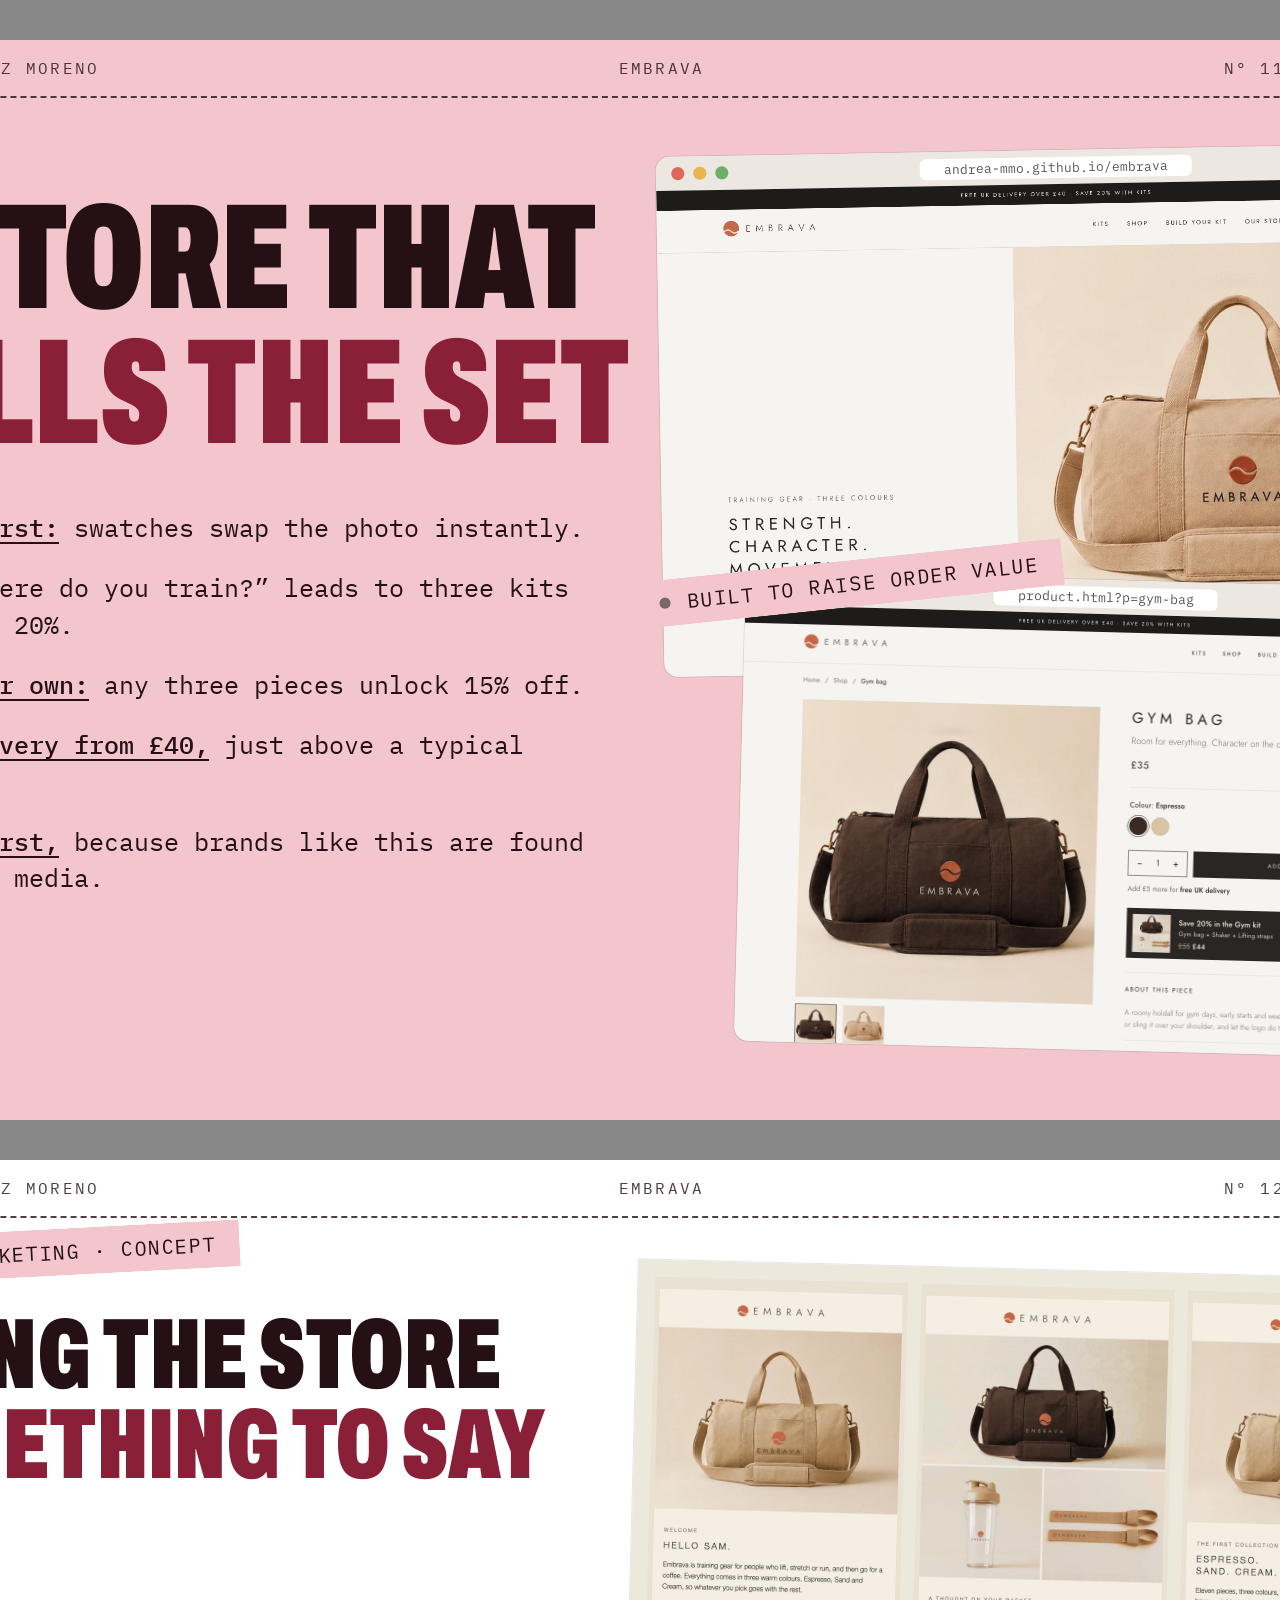
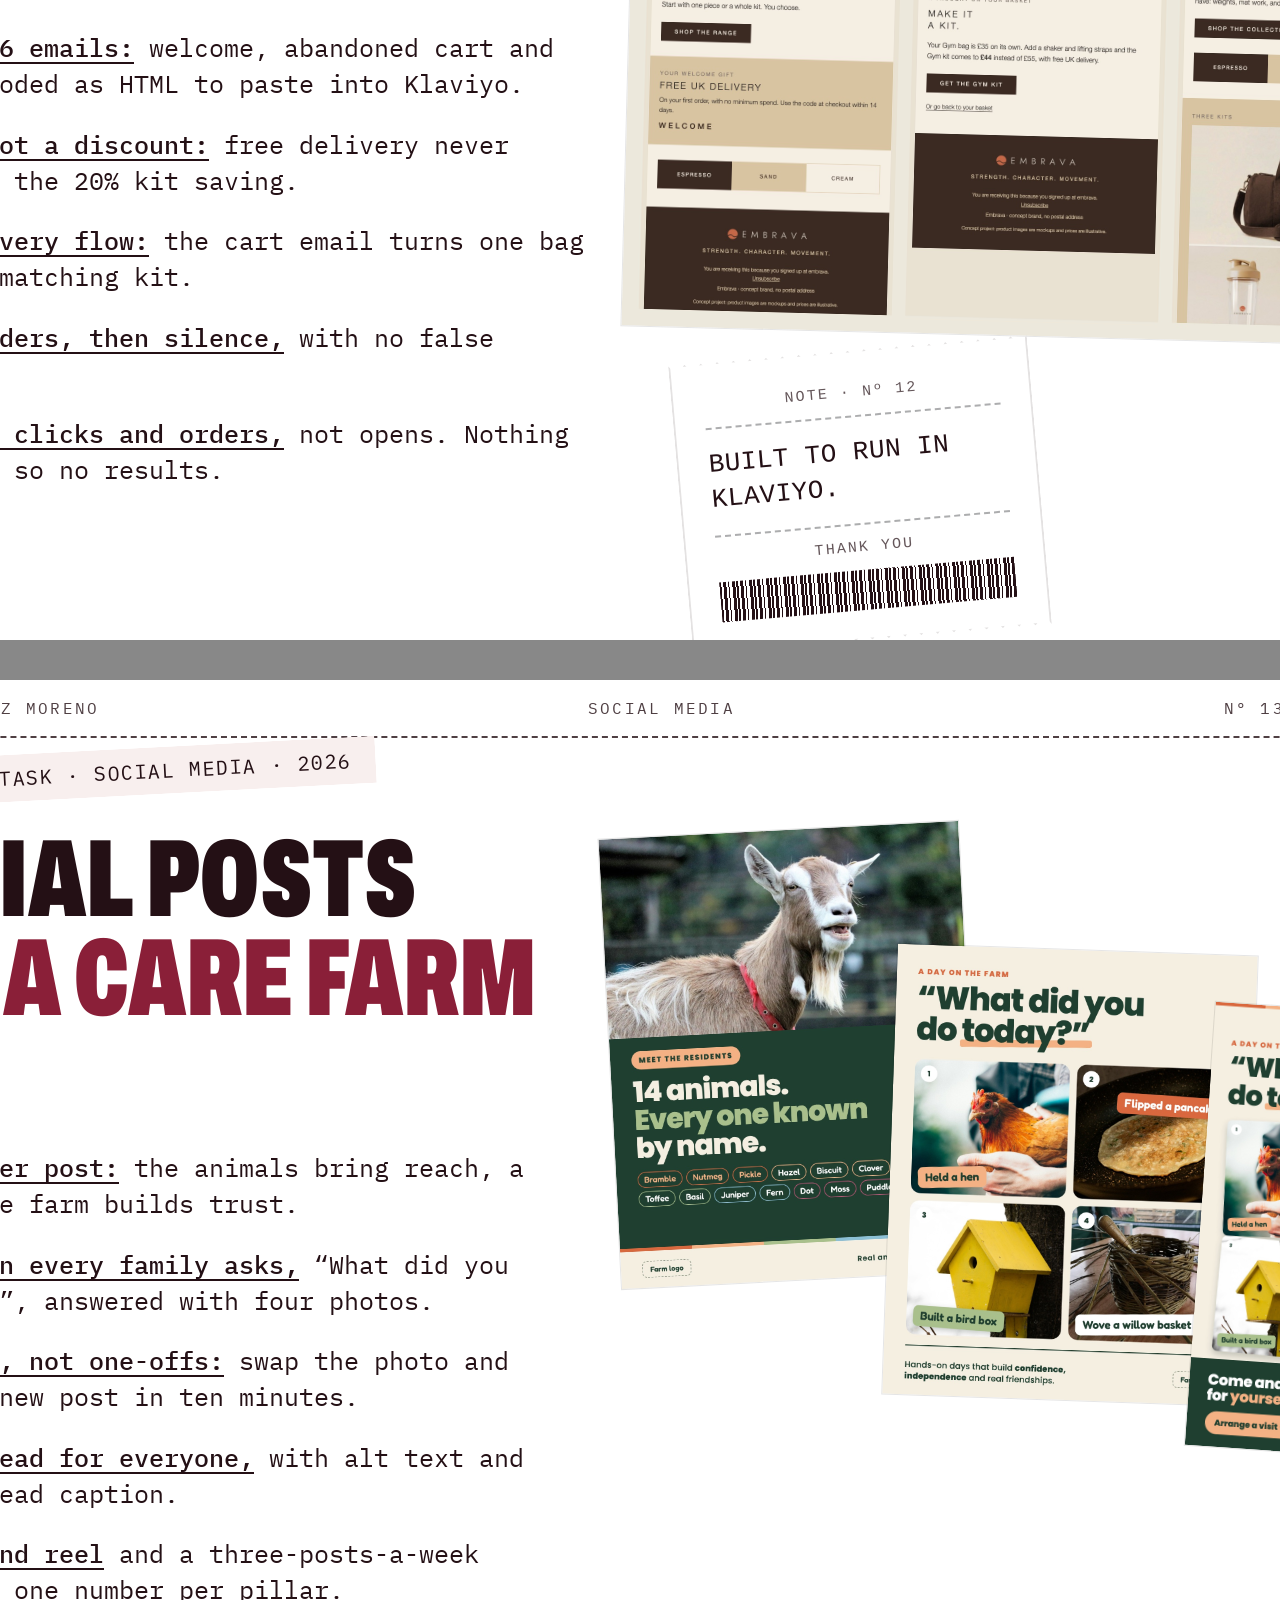
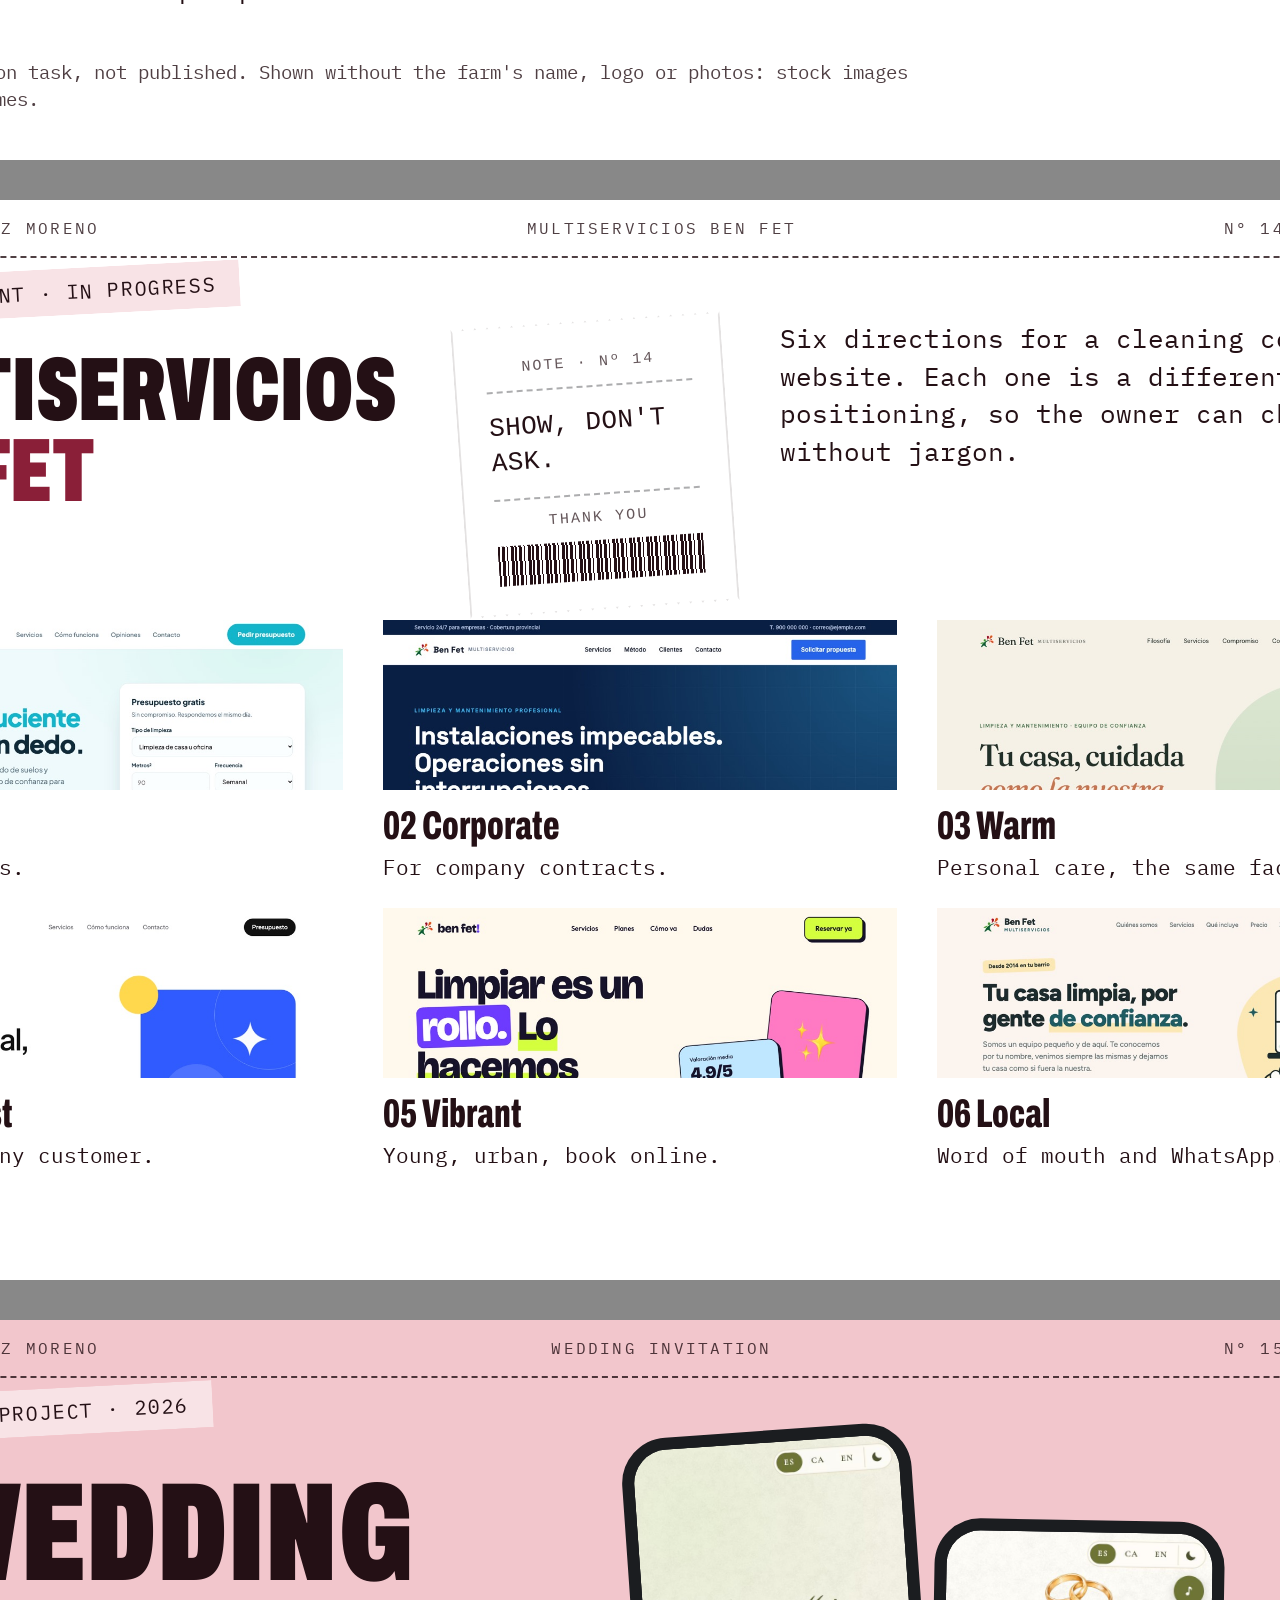
==== commit 91b8d237: "Adapta el PDF al estilo vino de la web Paleta vino, blanco y rosa, títulos en Archivo estrecha en ma" ====
--- a/deck/portfolio-deck.html
+++ b/deck/portfolio-deck.html
@@ -6,7 +6,7 @@
 <title>Andrea Martinez Moreno | Marketing Portfolio</title>
 <link rel="preconnect" href="https://fonts.googleapis.com">
 <link rel="preconnect" href="https://fonts.gstatic.com" crossorigin>
-<link href="https://fonts.googleapis.com/css2?family=Instrument+Serif:ital@0;1&family=DM+Mono:wght@400;500&family=Caveat:wght@500;600&display=swap" rel="stylesheet">
+<link href="https://fonts.googleapis.com/css2?family=Archivo:wdth,wght@62..125,400..900&family=IBM+Plex+Mono:wght@400;500;600&family=Caveat:wght@500;600&display=swap" rel="stylesheet">
 <style>
 :root {
   --sage: #C8D5CB;
@@ -713,6 +713,43 @@
 .timeline li { padding: 12px 0; }
 .timeline h3 { font-size: 46px; }
 .timeline p { margin-top: 8px; }
+
+/* ===== Wine shop-window style, matching the website =====
+   Same receipts, tags and order bar; new colours and type. */
+:root {
+  --sage: #F2C6CC;      /* blush slides */
+  --green: #8A1F38;     /* wine */
+  --green-dark: #66162A;
+  --cream: #FFFFFF;     /* white floor */
+  --paper: #FBF6F6;
+  --ink: #241015;
+  --tape: #F2C6CC;      /* blush tape and highlights */
+  --blush: #F8E3E6;
+  --mint: #F8EFEE;
+}
+
+body { font-family: "IBM Plex Mono", ui-monospace, monospace; }
+
+.display, .paren, .contents li span:first-child, .timeline h3, .concept h3,
+.contact-block .big, .cover-who .name {
+  font-family: "Archivo", "Arial Narrow", sans-serif;
+  font-stretch: 62%;
+  font-weight: 900;
+}
+
+.display { text-transform: uppercase; letter-spacing: 0; line-height: .9; }
+.display em { font-style: normal; color: var(--green); }
+.bg-green .display em { color: var(--tape); }
+
+.timeline h3, .concept h3, .contact-block .big, .cover-who .name { font-weight: 800; }
+.bar i.hi { background: var(--ink); }
+.receipt, .photo.polaroid { background: #FFFFFF; }
+.slide.bg-cream .receipt { box-shadow: inset 0 0 0 2px rgba(36, 16, 21, .12); }
+
+/* Condensed capitals run wider than the old serif: a few titles step down */
+.cover-headline { font-size: 172px; }
+.service h2.display { font-size: 62px !important; line-height: .92; }
+.contact-title2 { font-size: 190px; }
 </style>
 </head>
 <body>
@@ -956,7 +993,7 @@
 <section class="slide bg-cream">
   <div class="topbar"><span>Andrea Martinez Moreno</span><span>Peluquería Moreno</span><span class="order">Nº 07 / 17 <i class="barcode"></i></span></div>
 
-  <h2 class="display cs-title" style="font-size:150px">Instagram<br><em>from zero</em></h2>
+  <h2 class="display cs-title" style="font-size:128px">Instagram<br><em>from zero</em></h2>
   <div class="tape tape-green" style="top:70px;left:150px;transform:rotate(-3deg)">Social media · Oct 2026</div>
 
   <div class="mono" style="position:absolute;top:470px;left:150px;width:800px">
@@ -1189,7 +1226,7 @@
 <section class="slide bg-cream">
   <div class="topbar"><span>Andrea Martinez Moreno</span><span>Multiservicios Ben Fet</span><span class="order">Nº 14 / 17 <i class="barcode"></i></span></div>
 
-  <h2 class="display cs-title" style="font-size:124px">Multiservicios<br><em>Ben Fet</em></h2>
+  <h2 class="display cs-title" style="font-size:90px">Multiservicios<br><em>Ben Fet</em></h2>
   <div class="tape tape-blush" style="top:70px;left:150px;transform:rotate(-3deg)">Real client · In progress</div>
   <div class="mono cs-sub" style="left:1100px;top:120px;width:670px">
     Six directions for a cleaning company's website. Each one is a different positioning, so the owner can choose without jargon.
@@ -1287,7 +1324,7 @@
   <div class="receipt" style="top:150px;right:180px;width:500px;transform:rotate(3deg)">
     <p class="r-head">Andrea Martinez Moreno</p>
     <ul class="r-items">
-      <li><span>Pages viewed</span><span>15</span></li>
+      <li><span>Pages viewed</span><span>17</span></li>
       <li><span>Real clients</span><span>2</span></li>
       <li><span>Concept brands</span><span>1</span></li>
       <li><span>Languages</span><span>2</span></li>
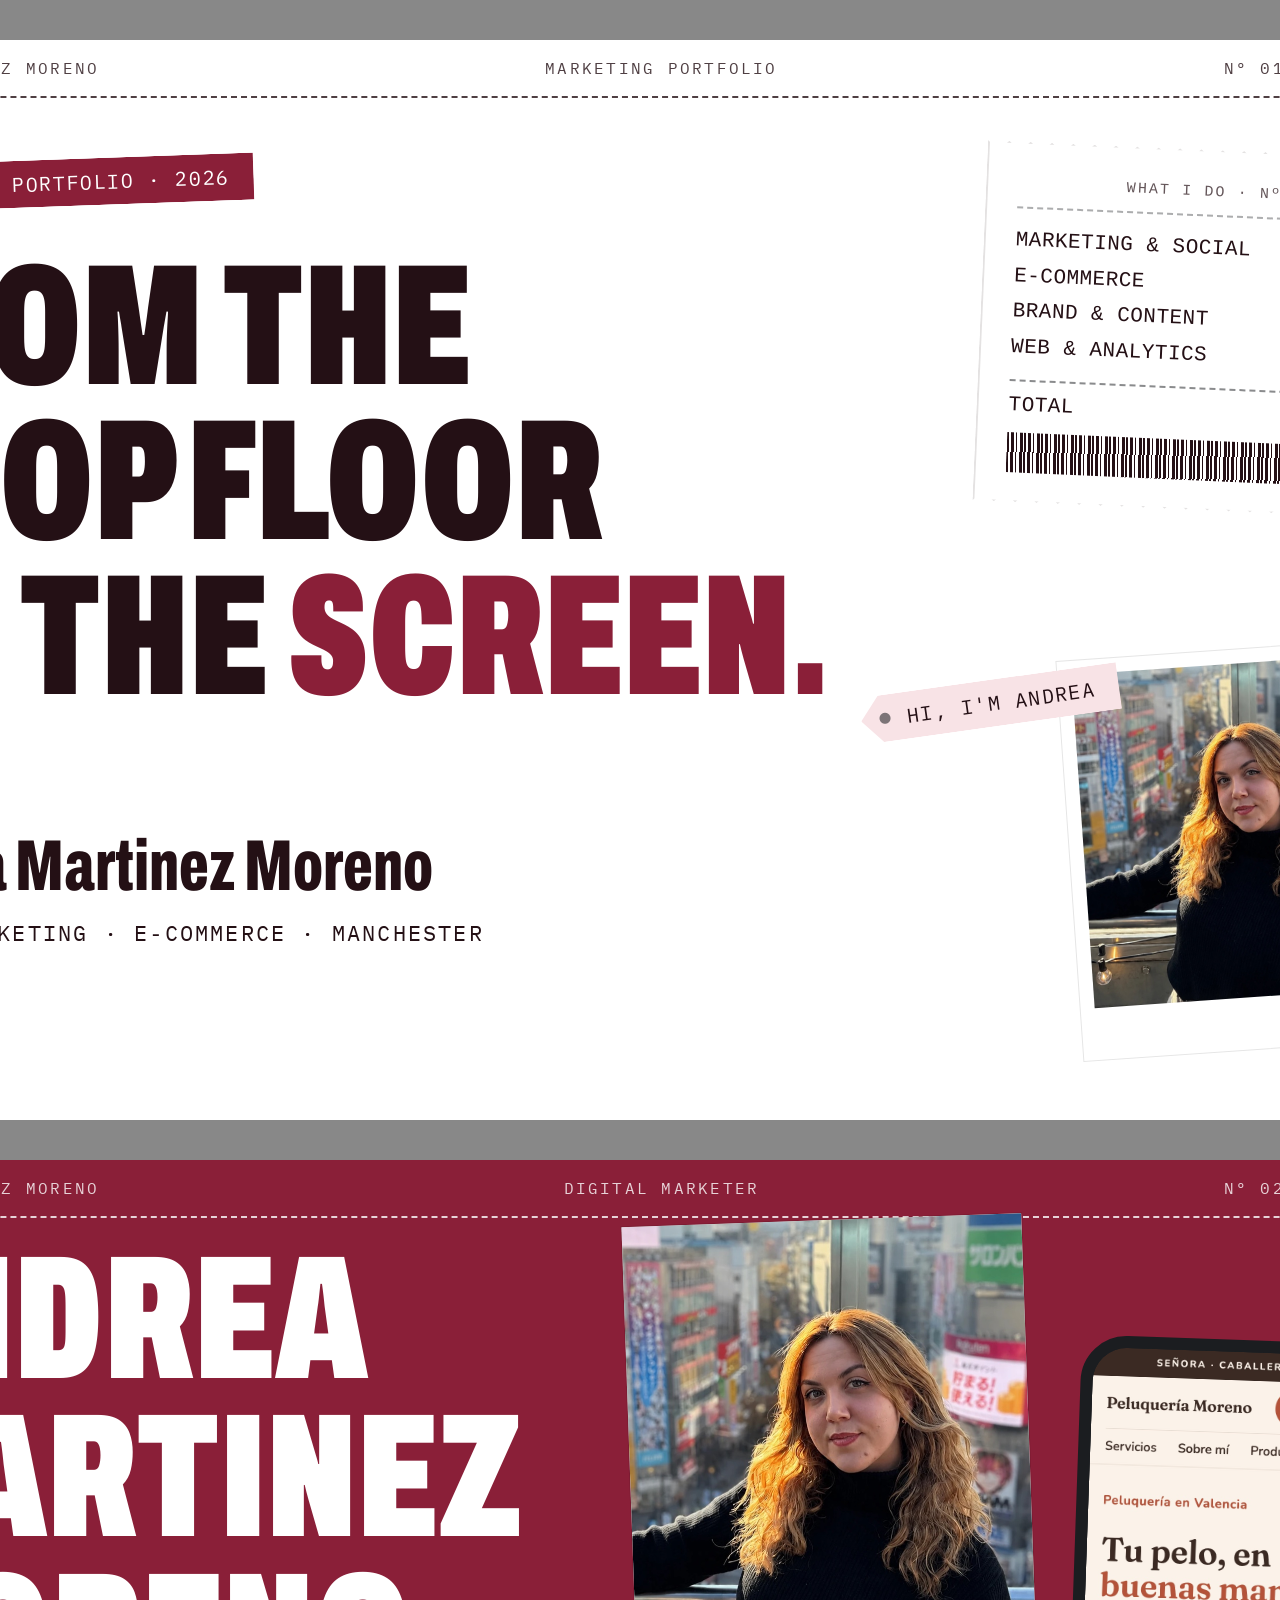
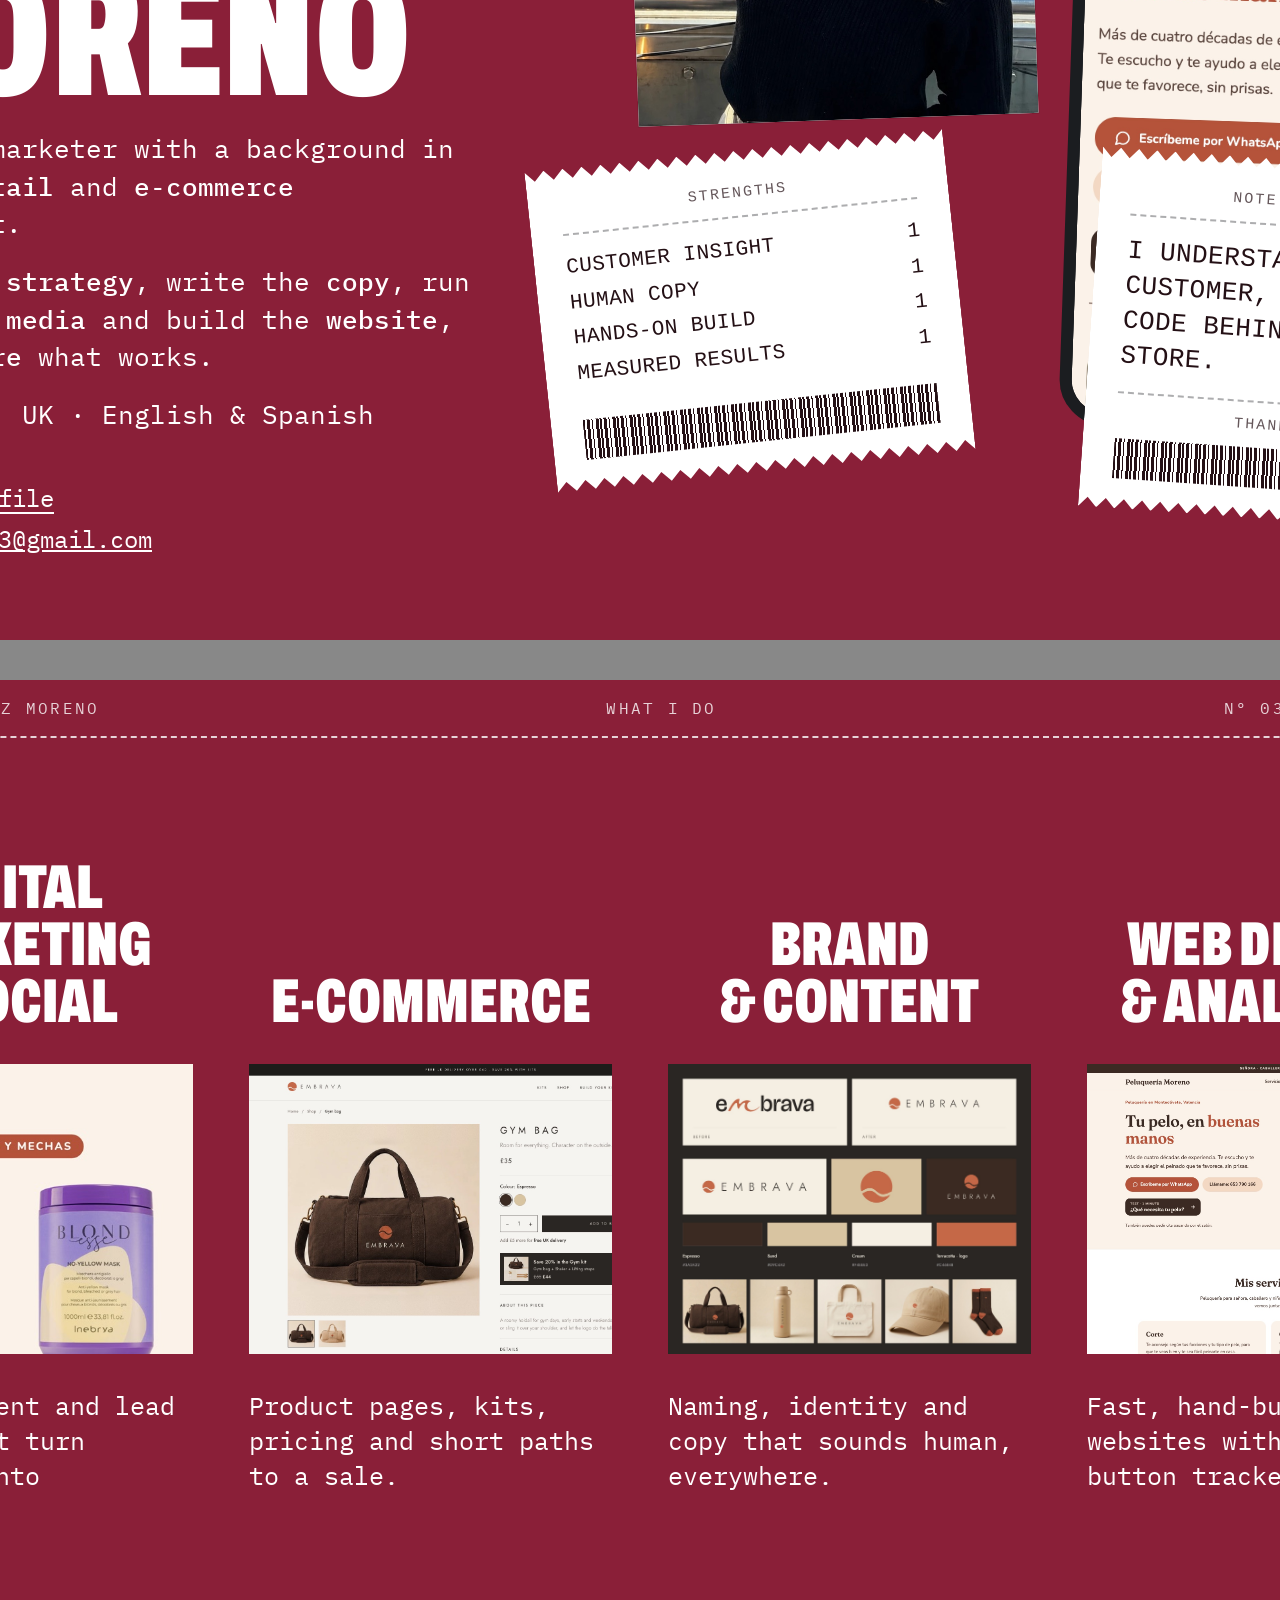
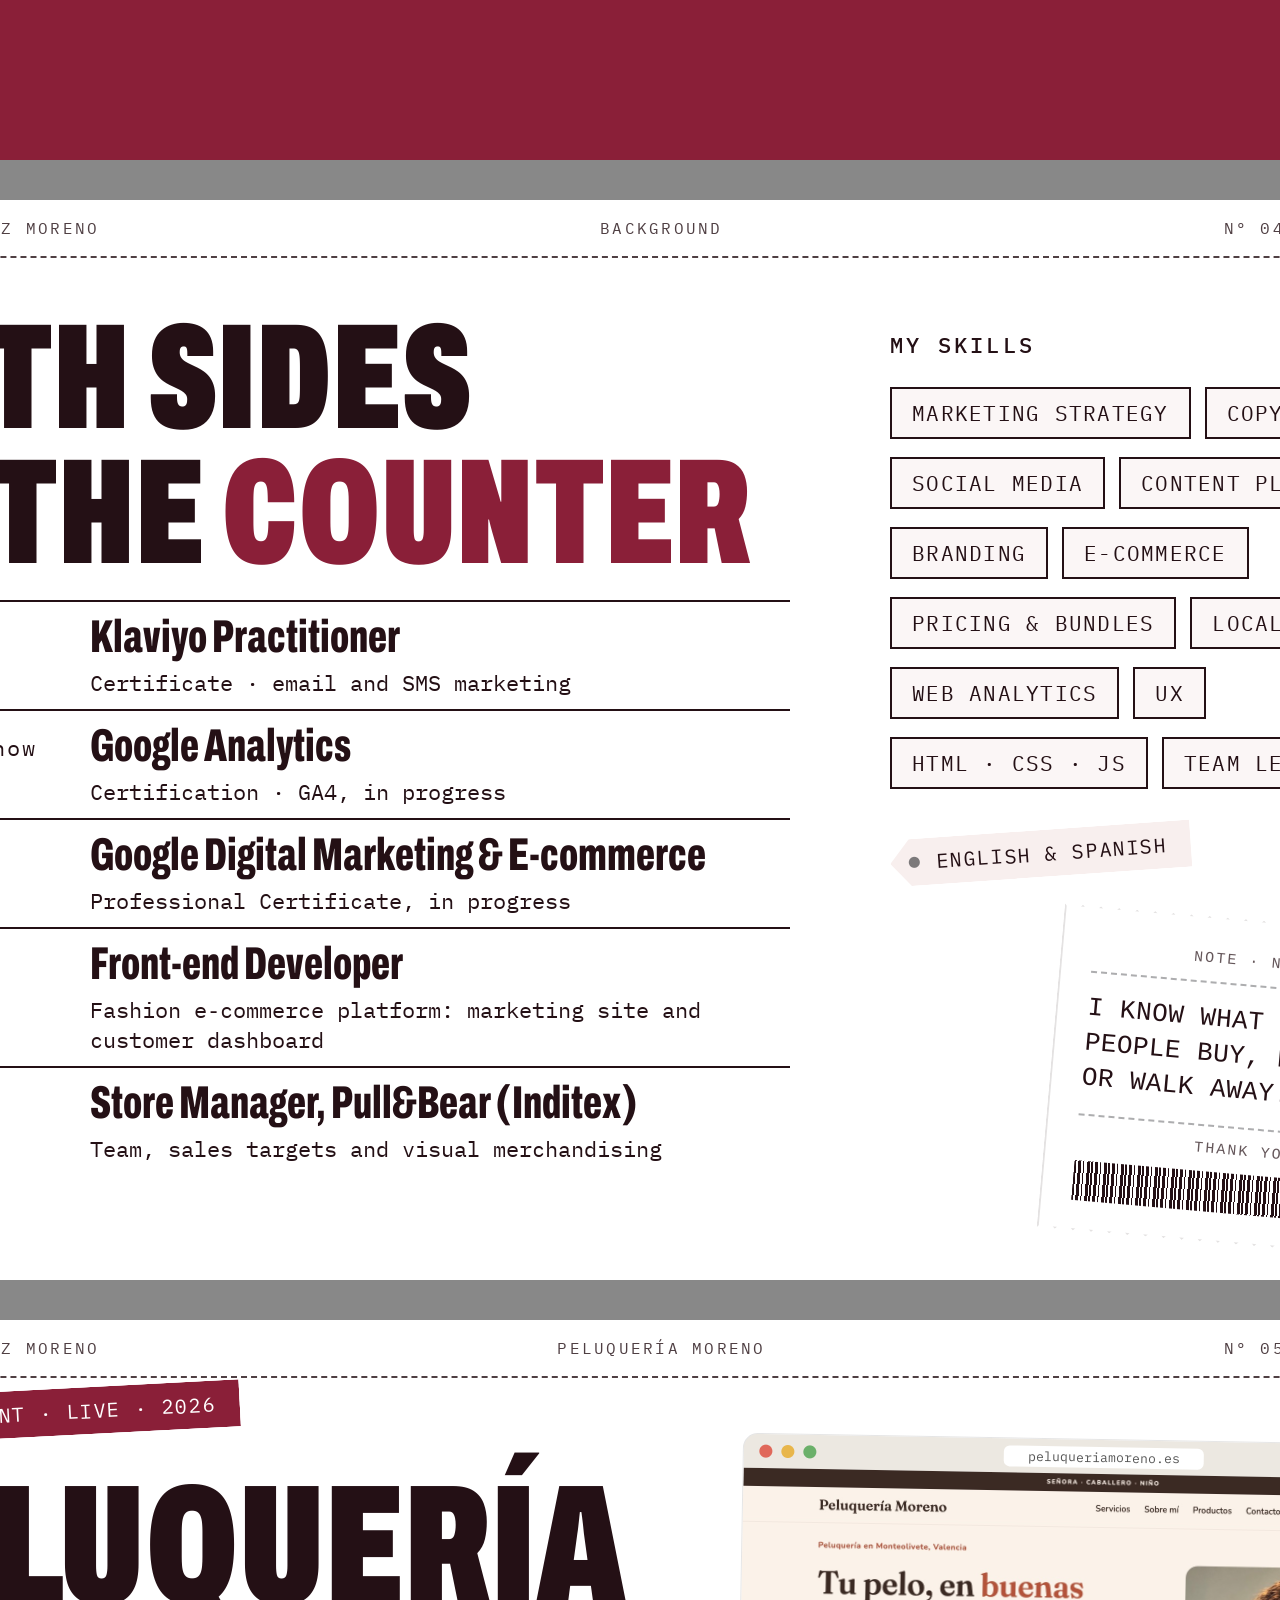
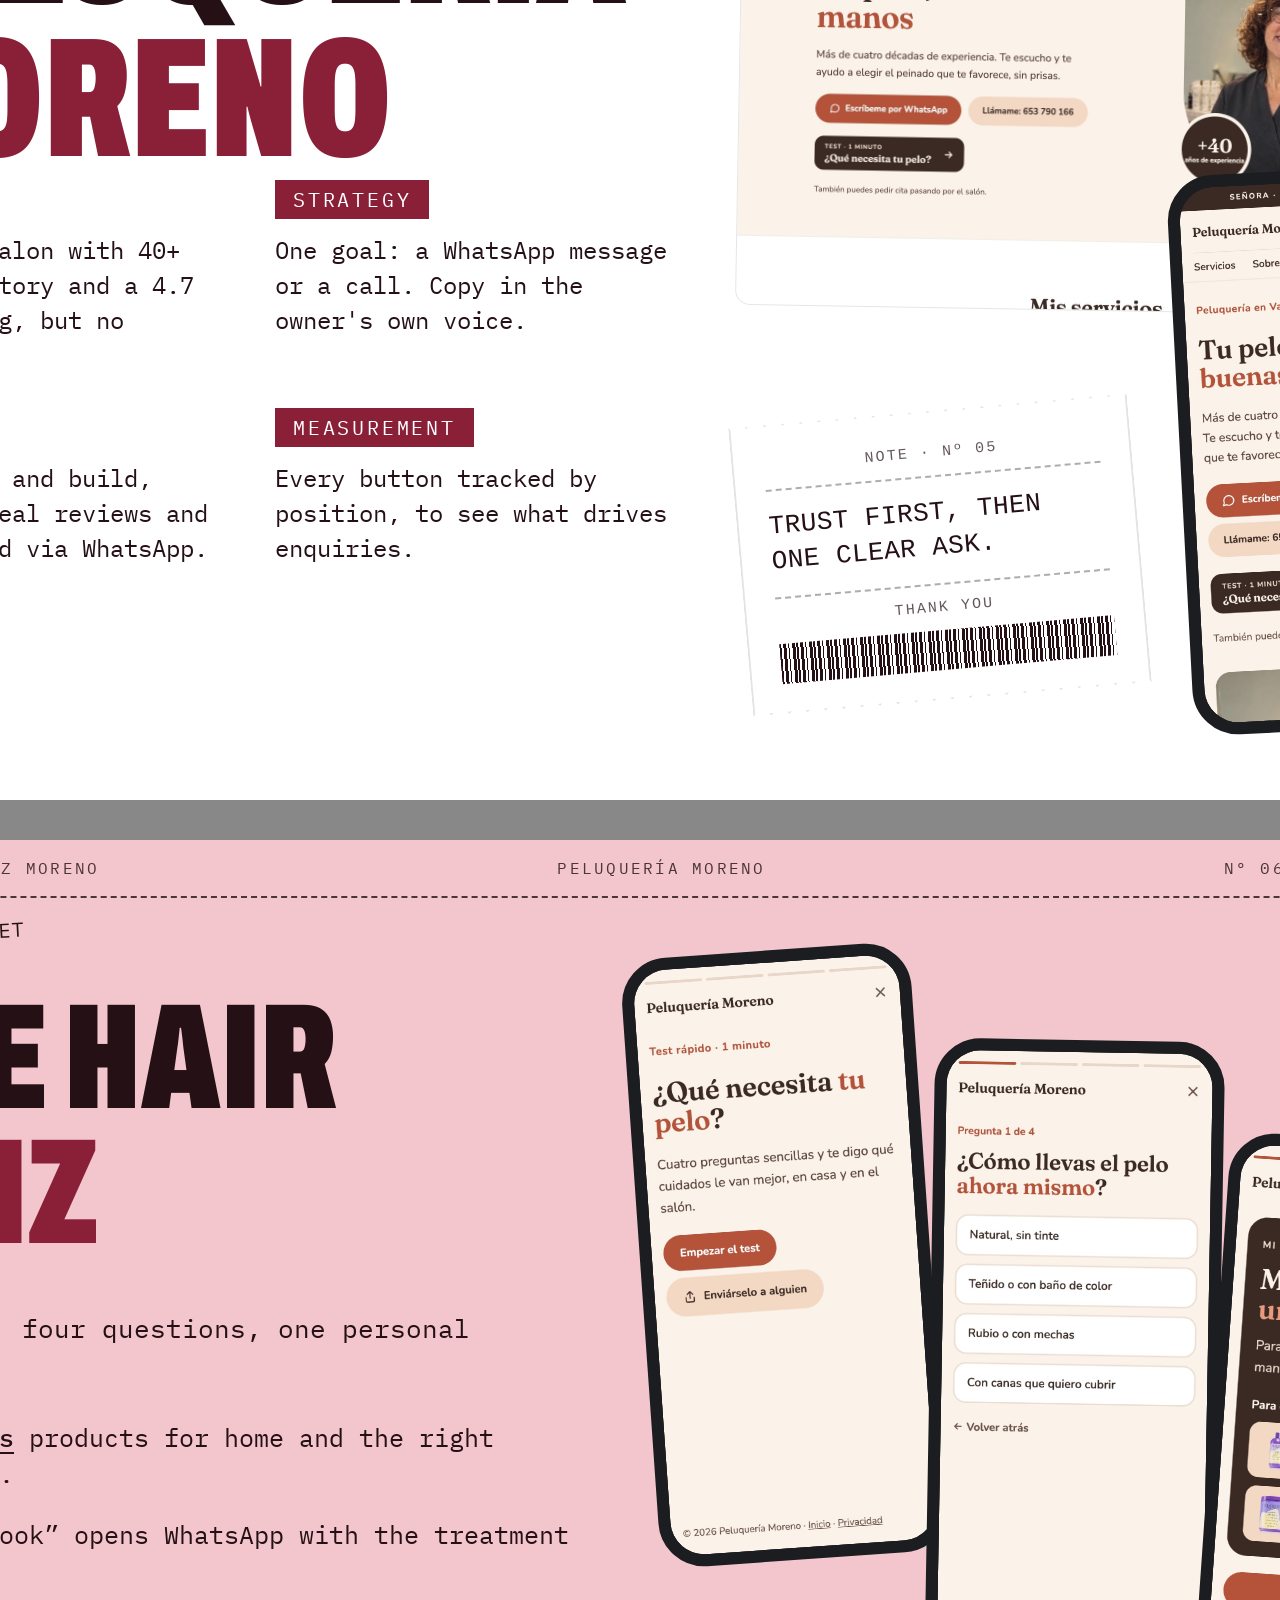
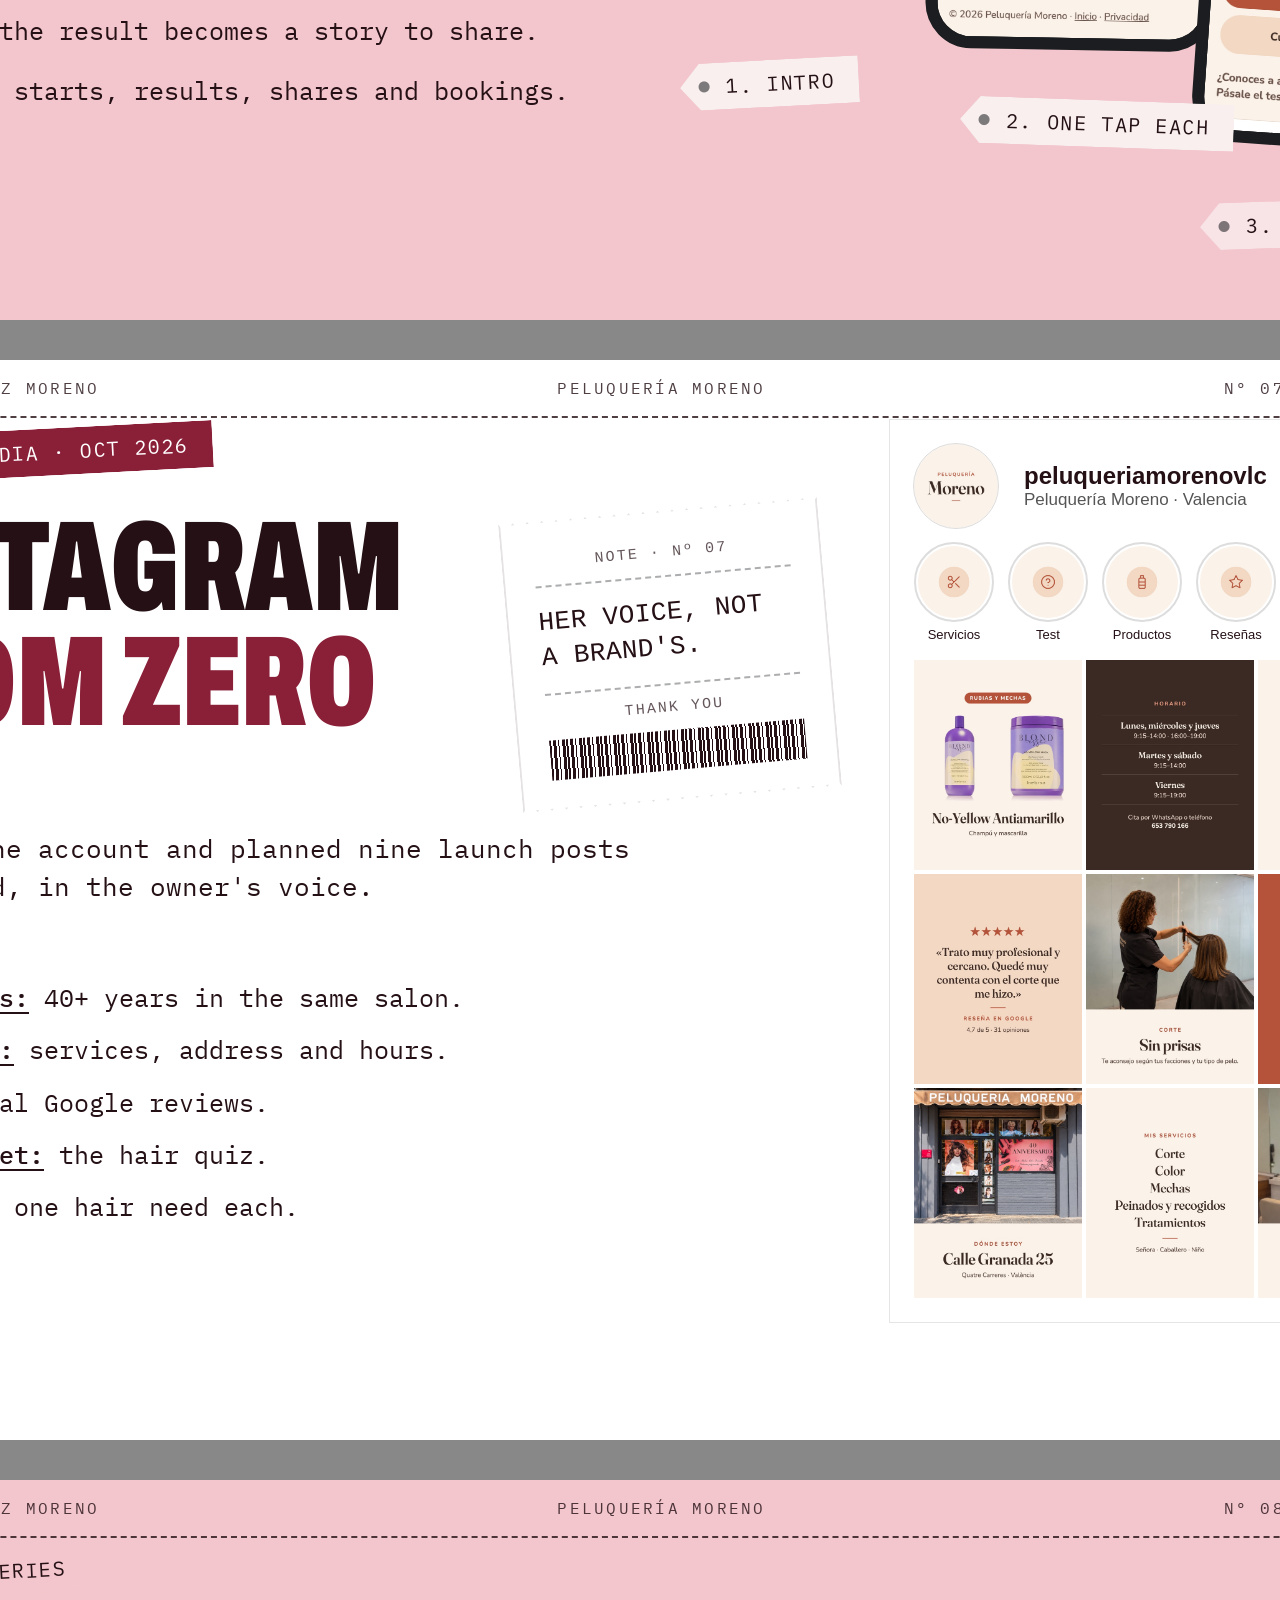
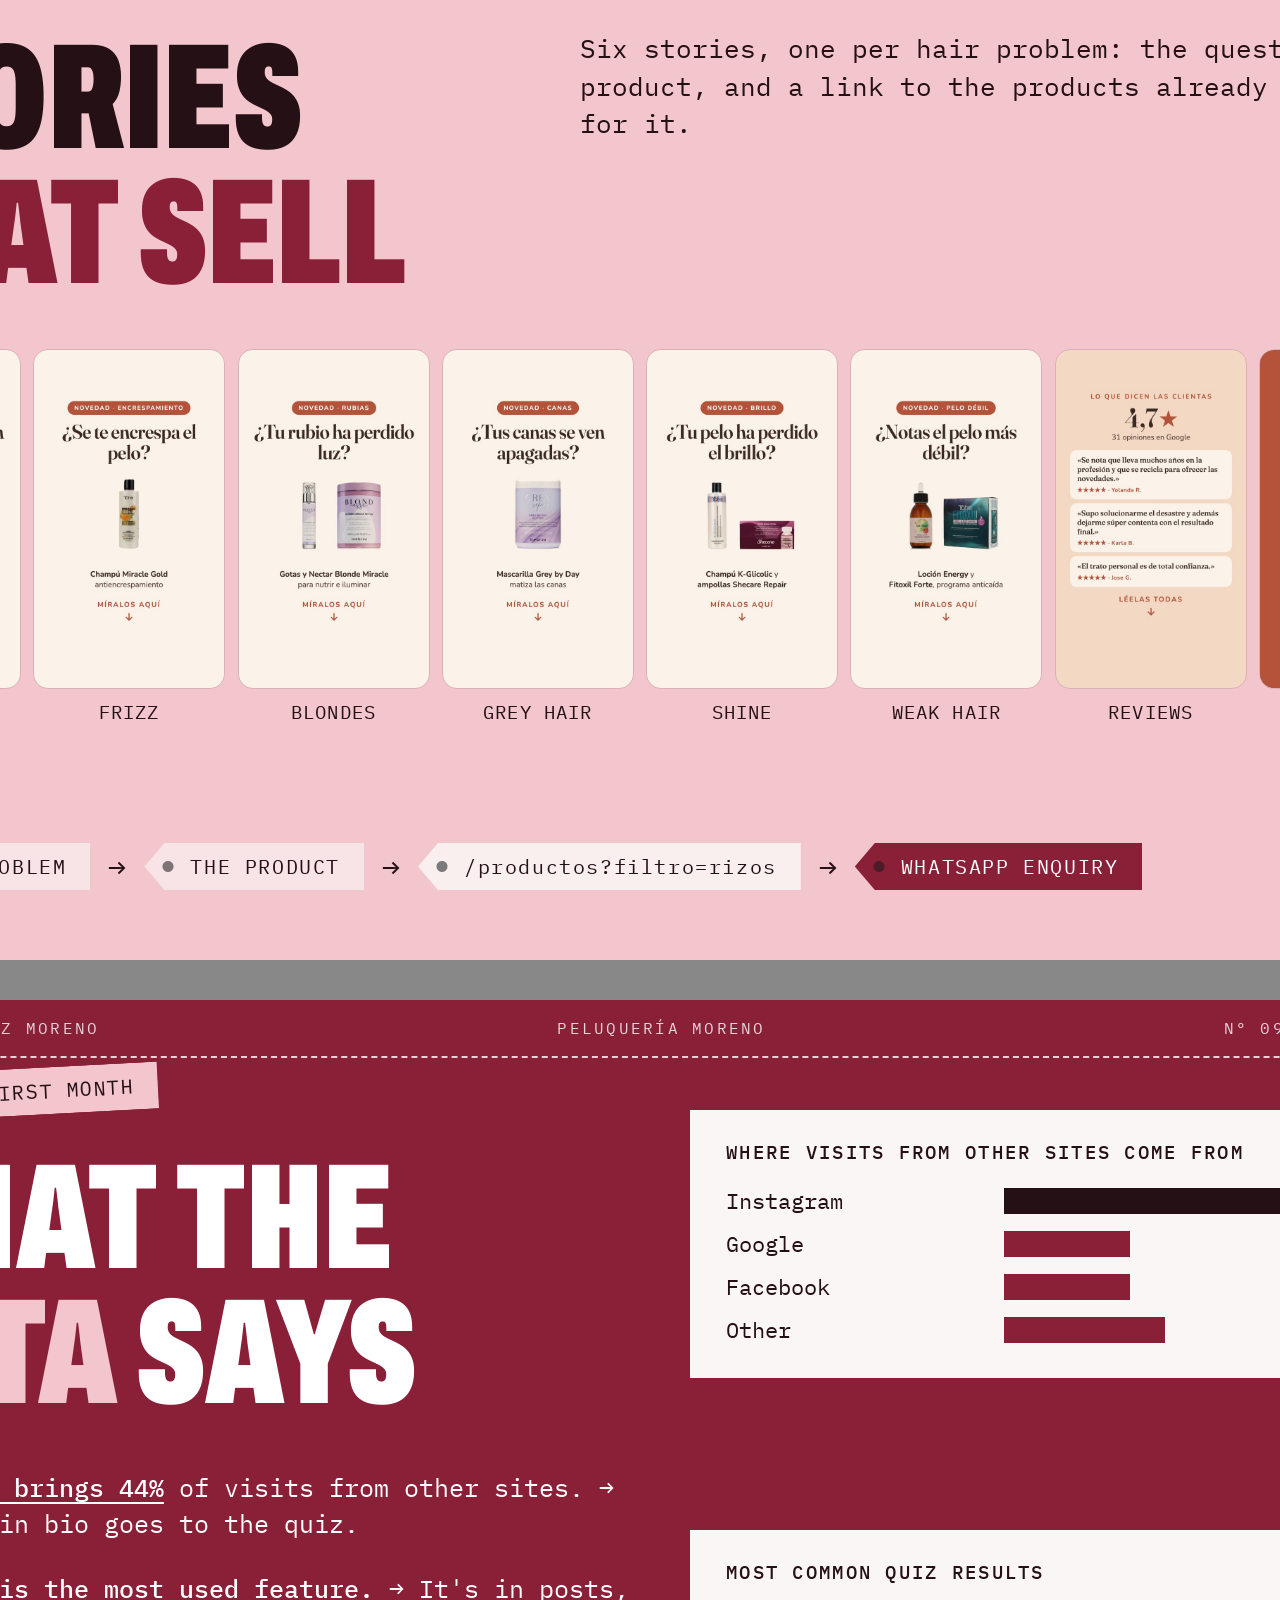
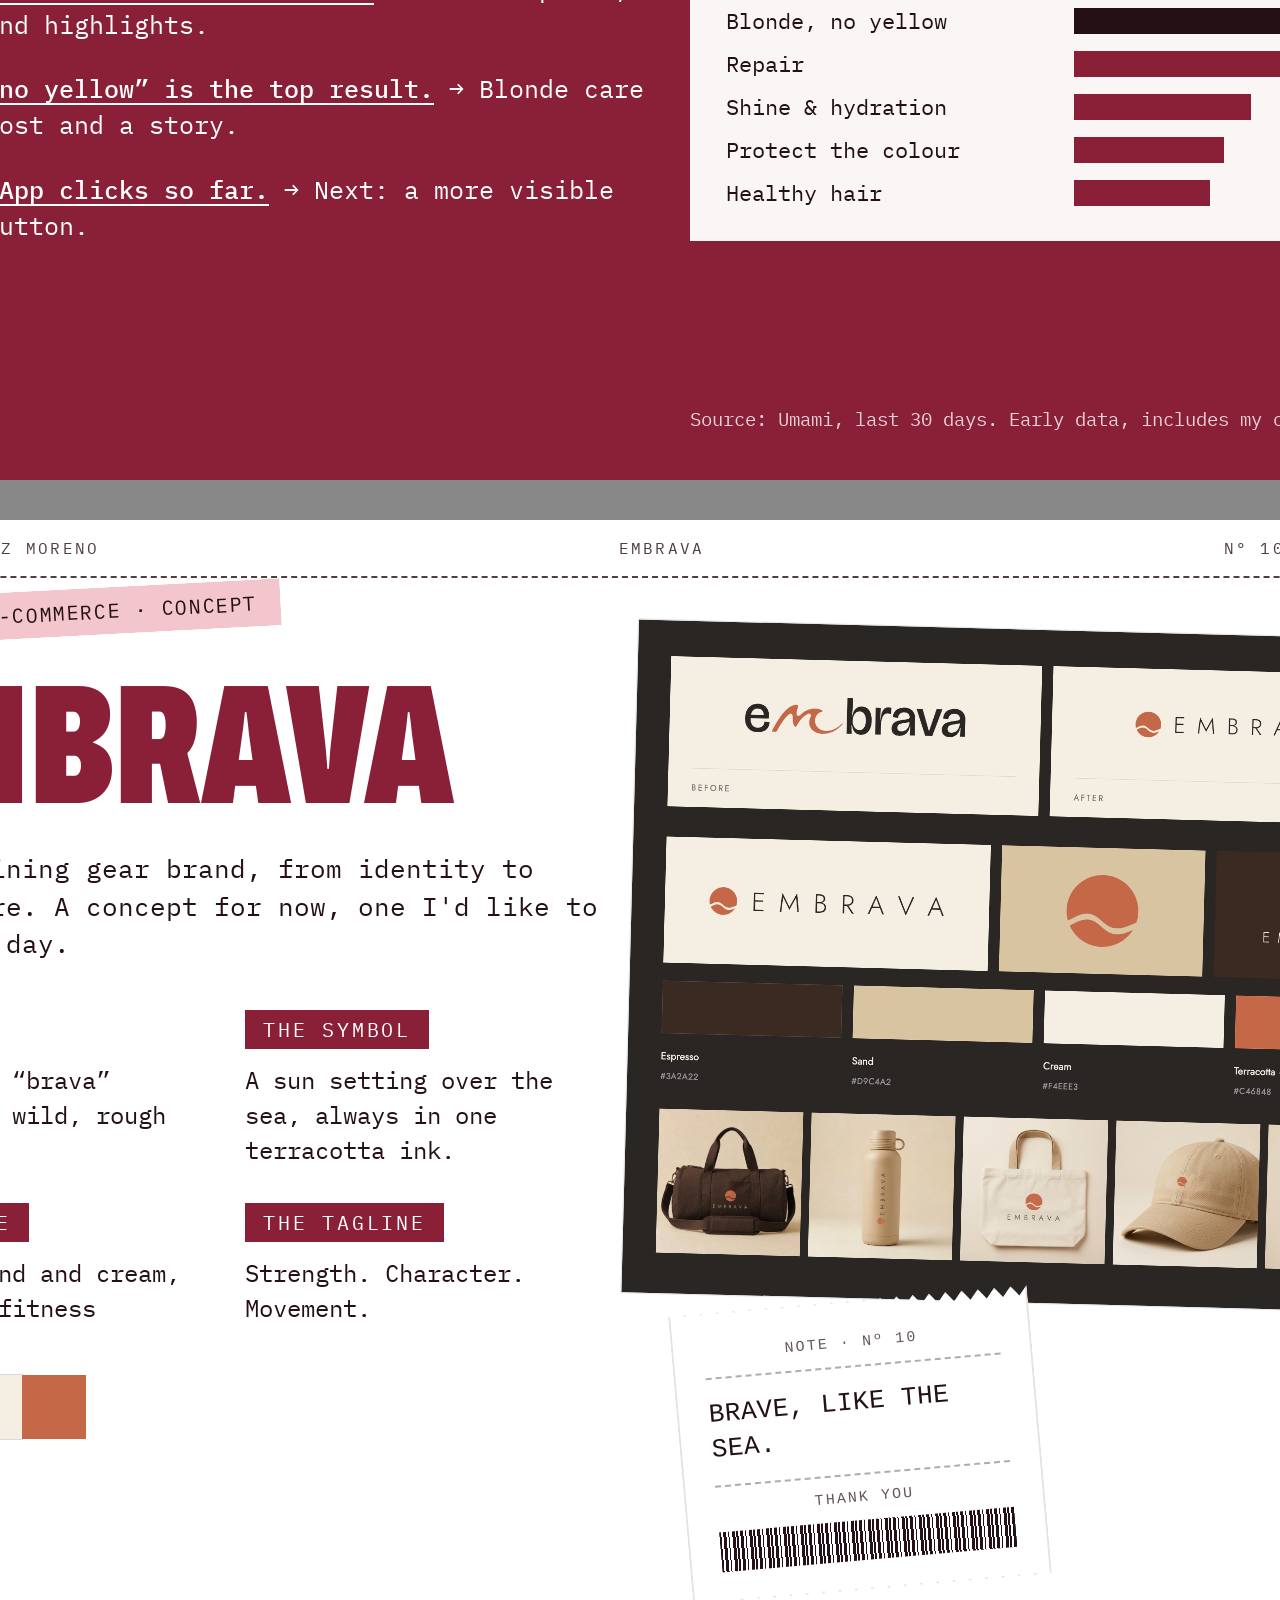
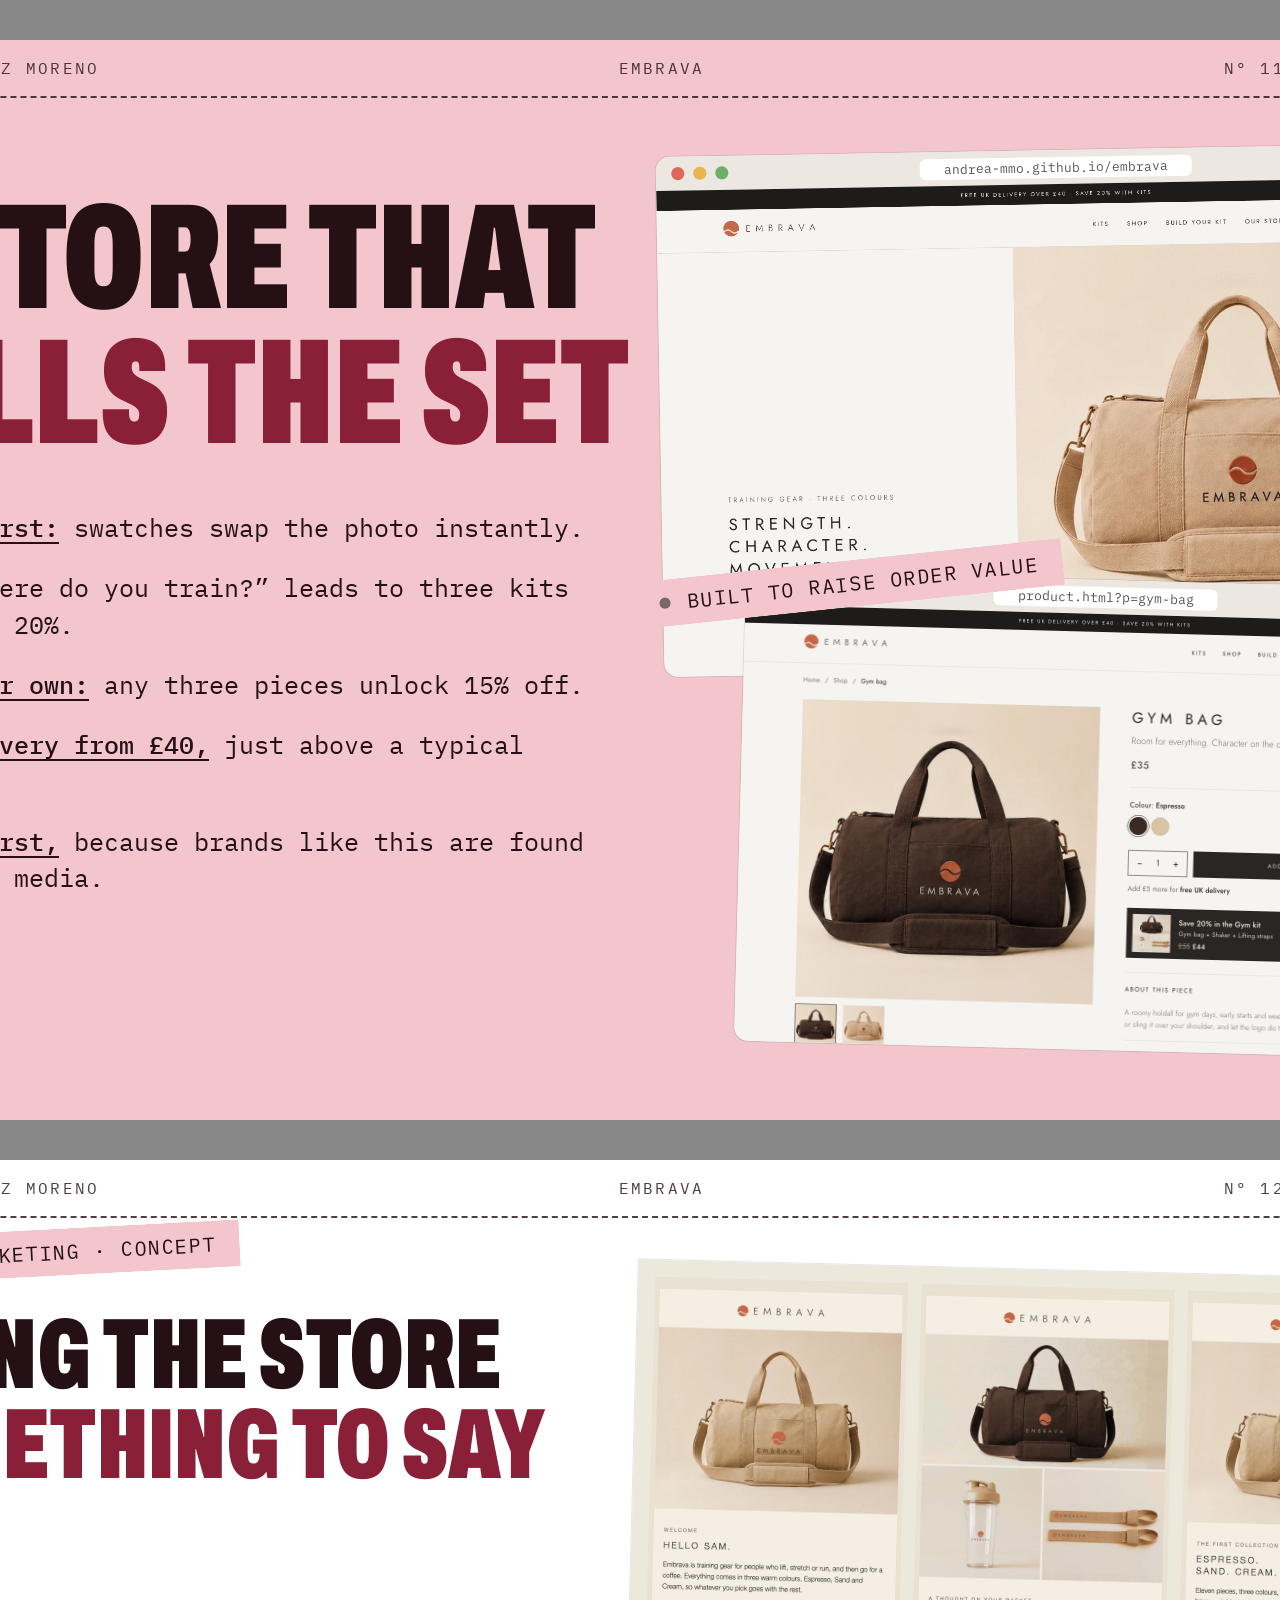
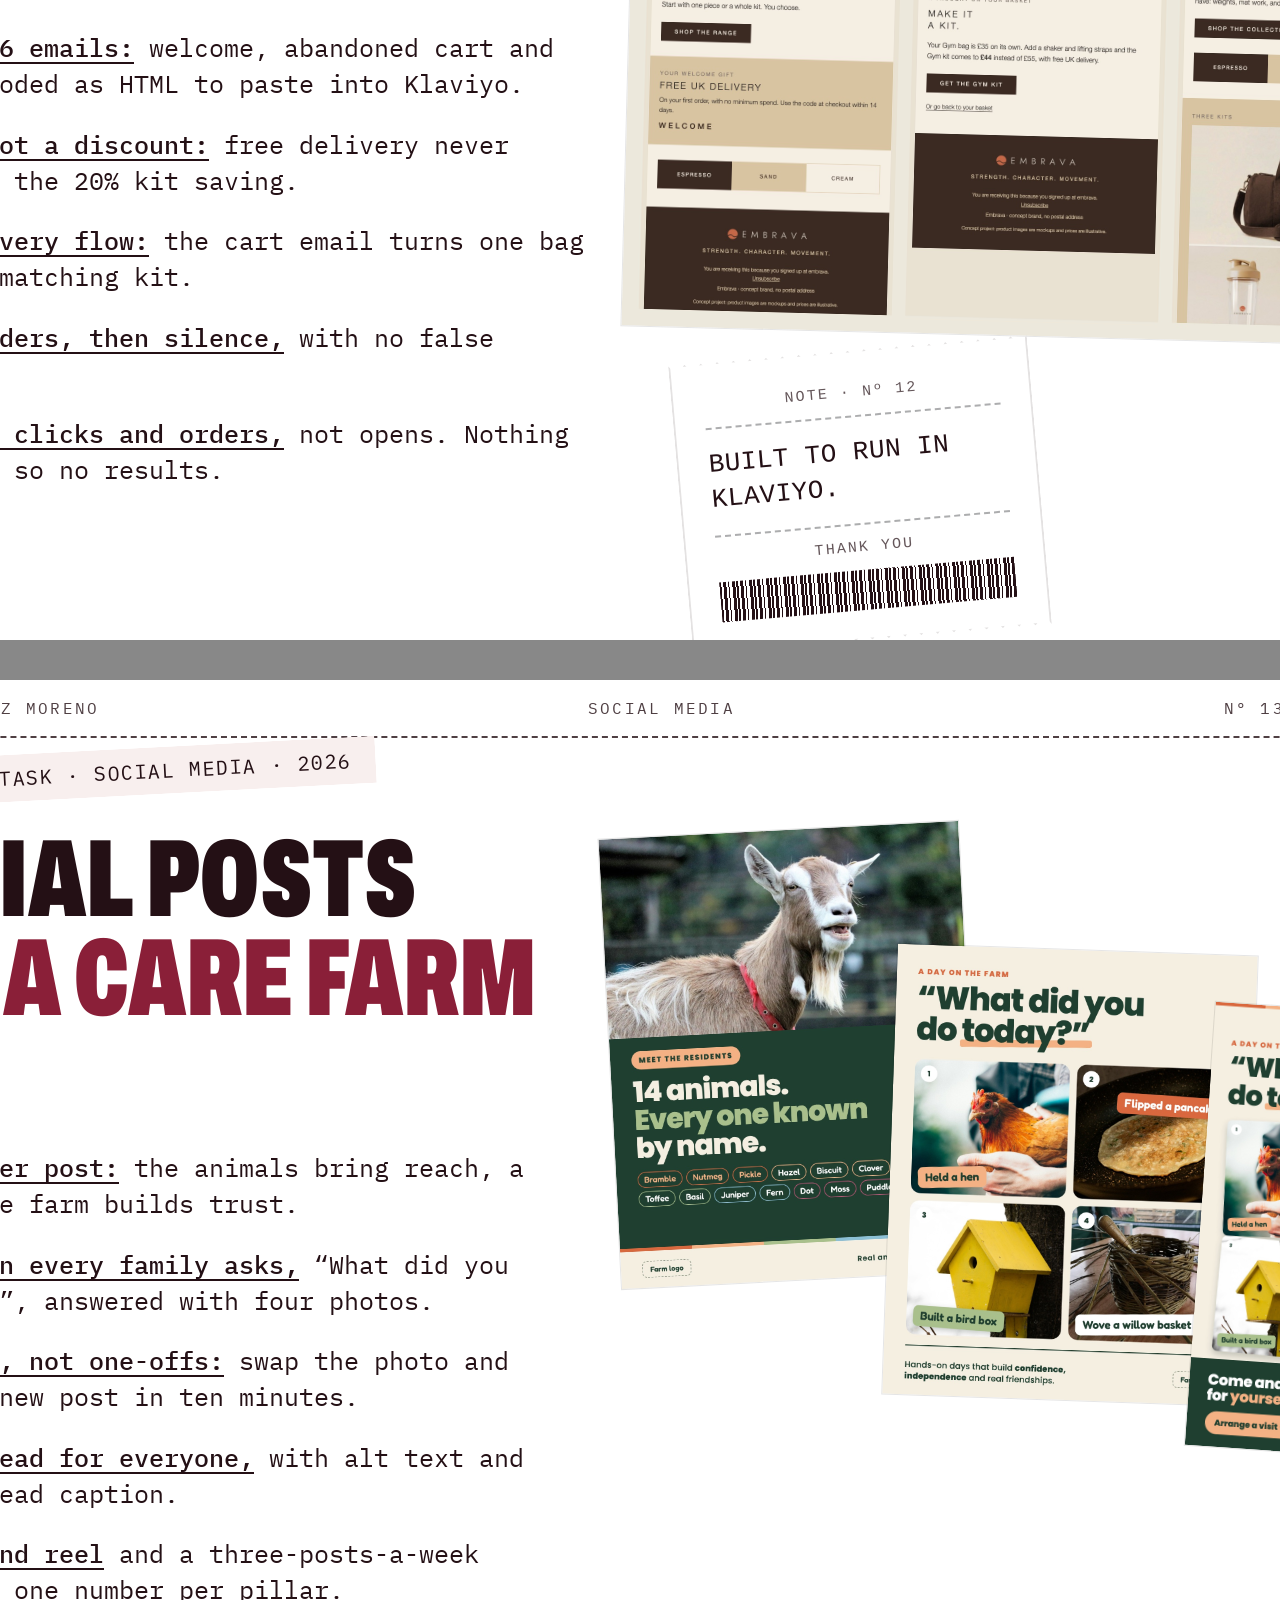
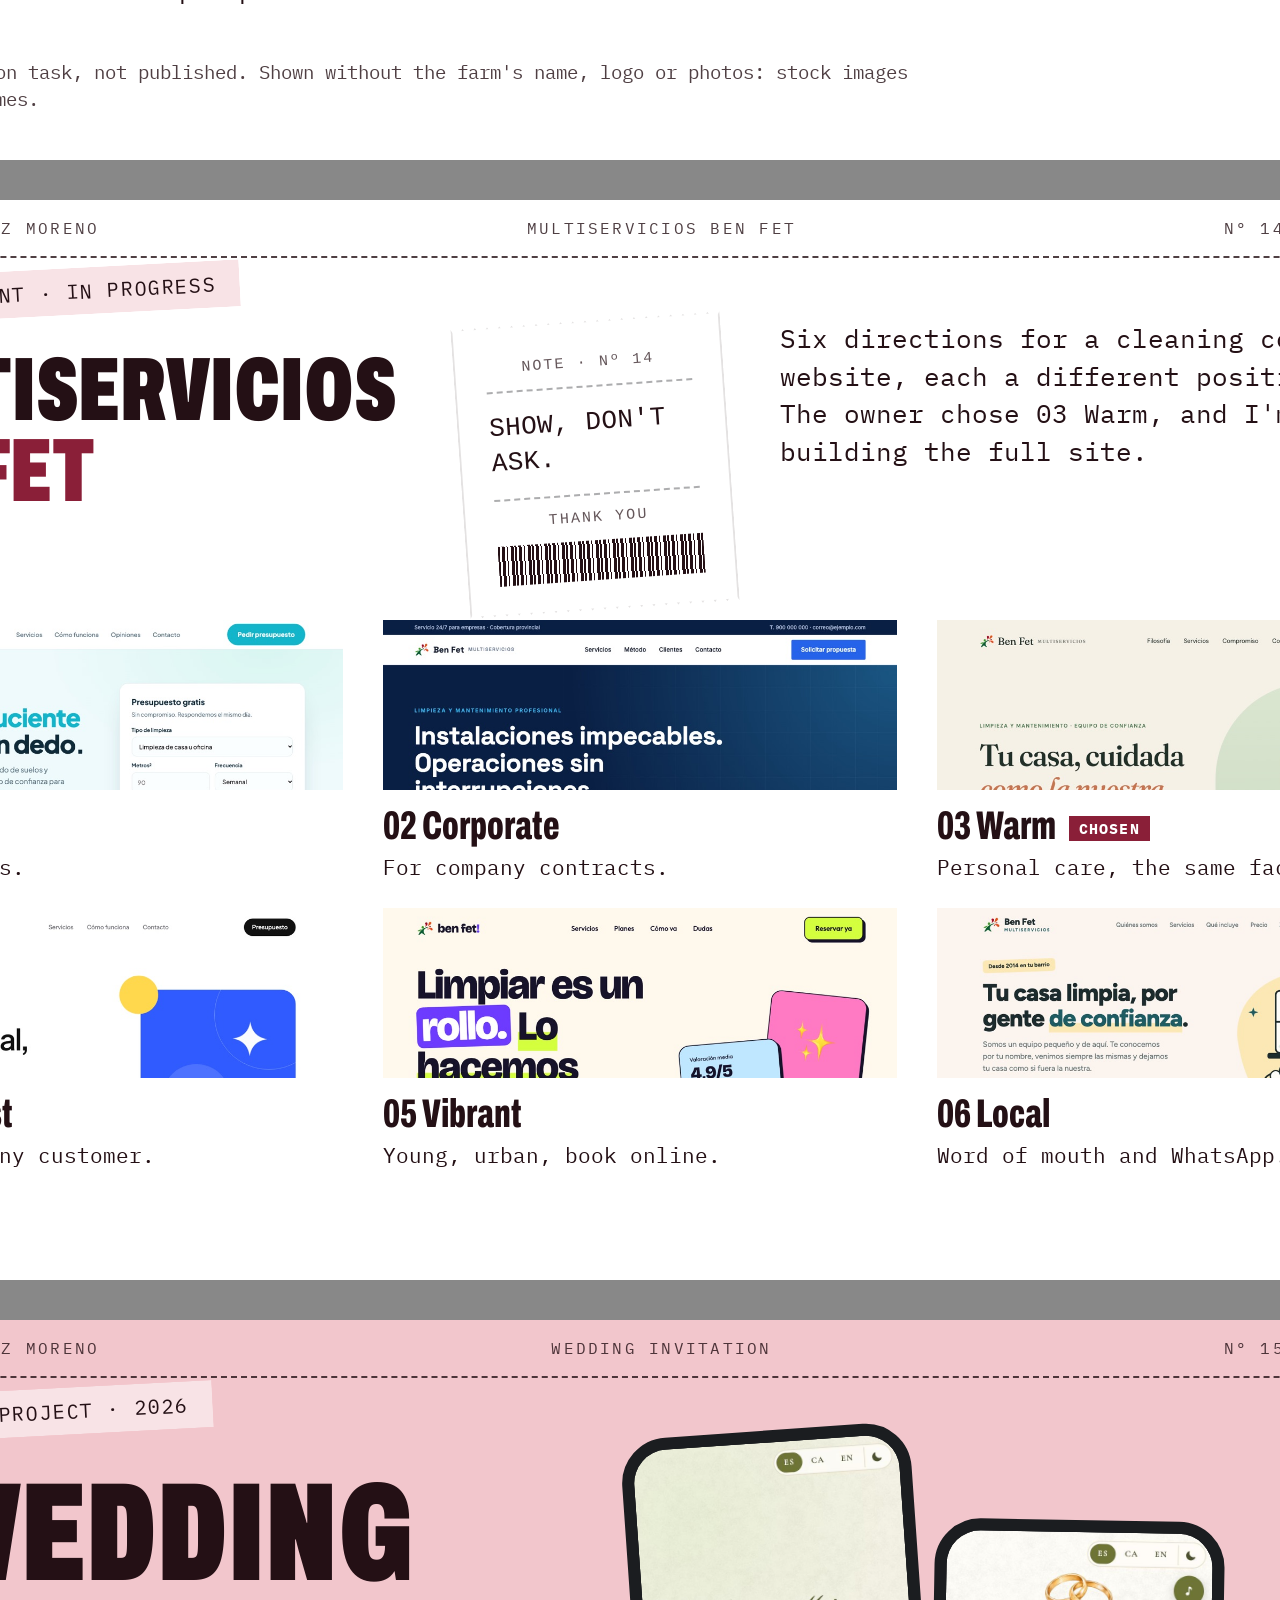
==== commit a57e24ed: "Ben Fet: el cliente elige la propuesta cálida y empieza la web" ====
--- a/deck/portfolio-deck.html
+++ b/deck/portfolio-deck.html
@@ -750,6 +750,7 @@
 .cover-headline { font-size: 172px; }
 .service h2.display { font-size: 62px !important; line-height: .92; }
 .contact-title2 { font-size: 190px; }
+.concept h3 .chosen { display:inline-block; vertical-align:middle; margin-left:8px; padding:5px 10px; background:var(--accent, #8A1F38); color:#fff; font-family:"IBM Plex Mono", monospace; font-size:15px; letter-spacing:.08em; text-transform:uppercase; }
 </style>
 </head>
 <body>
@@ -1229,13 +1230,13 @@
   <h2 class="display cs-title" style="font-size:90px">Multiservicios<br><em>Ben Fet</em></h2>
   <div class="tape tape-blush" style="top:70px;left:150px;transform:rotate(-3deg)">Real client · In progress</div>
   <div class="mono cs-sub" style="left:1100px;top:120px;width:670px">
-    Six directions for a cleaning company's website. Each one is a different positioning, so the owner can choose without jargon.
+    Six directions for a cleaning company's website, each a different positioning. The owner chose 03 Warm, and I'm now building the full site.
   </div>
 
   <div class="concepts" style="top:420px">
     <div class="concept"><div class="pic" style="height:170px"><img src="../images/benfet-01-fresco.jpg" alt=""></div><h3>01 Fresh</h3><p>For households.</p></div>
     <div class="concept"><div class="pic" style="height:170px"><img src="../images/benfet-02-corporativo.jpg" alt=""></div><h3>02 Corporate</h3><p>For company contracts.</p></div>
-    <div class="concept"><div class="pic" style="height:170px"><img src="../images/benfet-03-calido.jpg" alt=""></div><h3>03 Warm</h3><p>Personal care, the same face.</p></div>
+    <div class="concept"><div class="pic" style="height:170px"><img src="../images/benfet-03-calido.jpg" alt=""></div><h3>03 Warm <span class="chosen">Chosen</span></h3><p>Personal care, the same face.</p></div>
     <div class="concept"><div class="pic" style="height:170px"><img src="../images/benfet-04-minimal.jpg" alt=""></div><h3>04 Minimalist</h3><p>Simple, for any customer.</p></div>
     <div class="concept"><div class="pic" style="height:170px"><img src="../images/benfet-05-vibrante.jpg" alt=""></div><h3>05 Vibrant</h3><p>Young, urban, book online.</p></div>
     <div class="concept"><div class="pic" style="height:170px"><img src="../images/benfet-06-local.jpg" alt=""></div><h3>06 Local</h3><p>Word of mouth and WhatsApp.</p></div>
